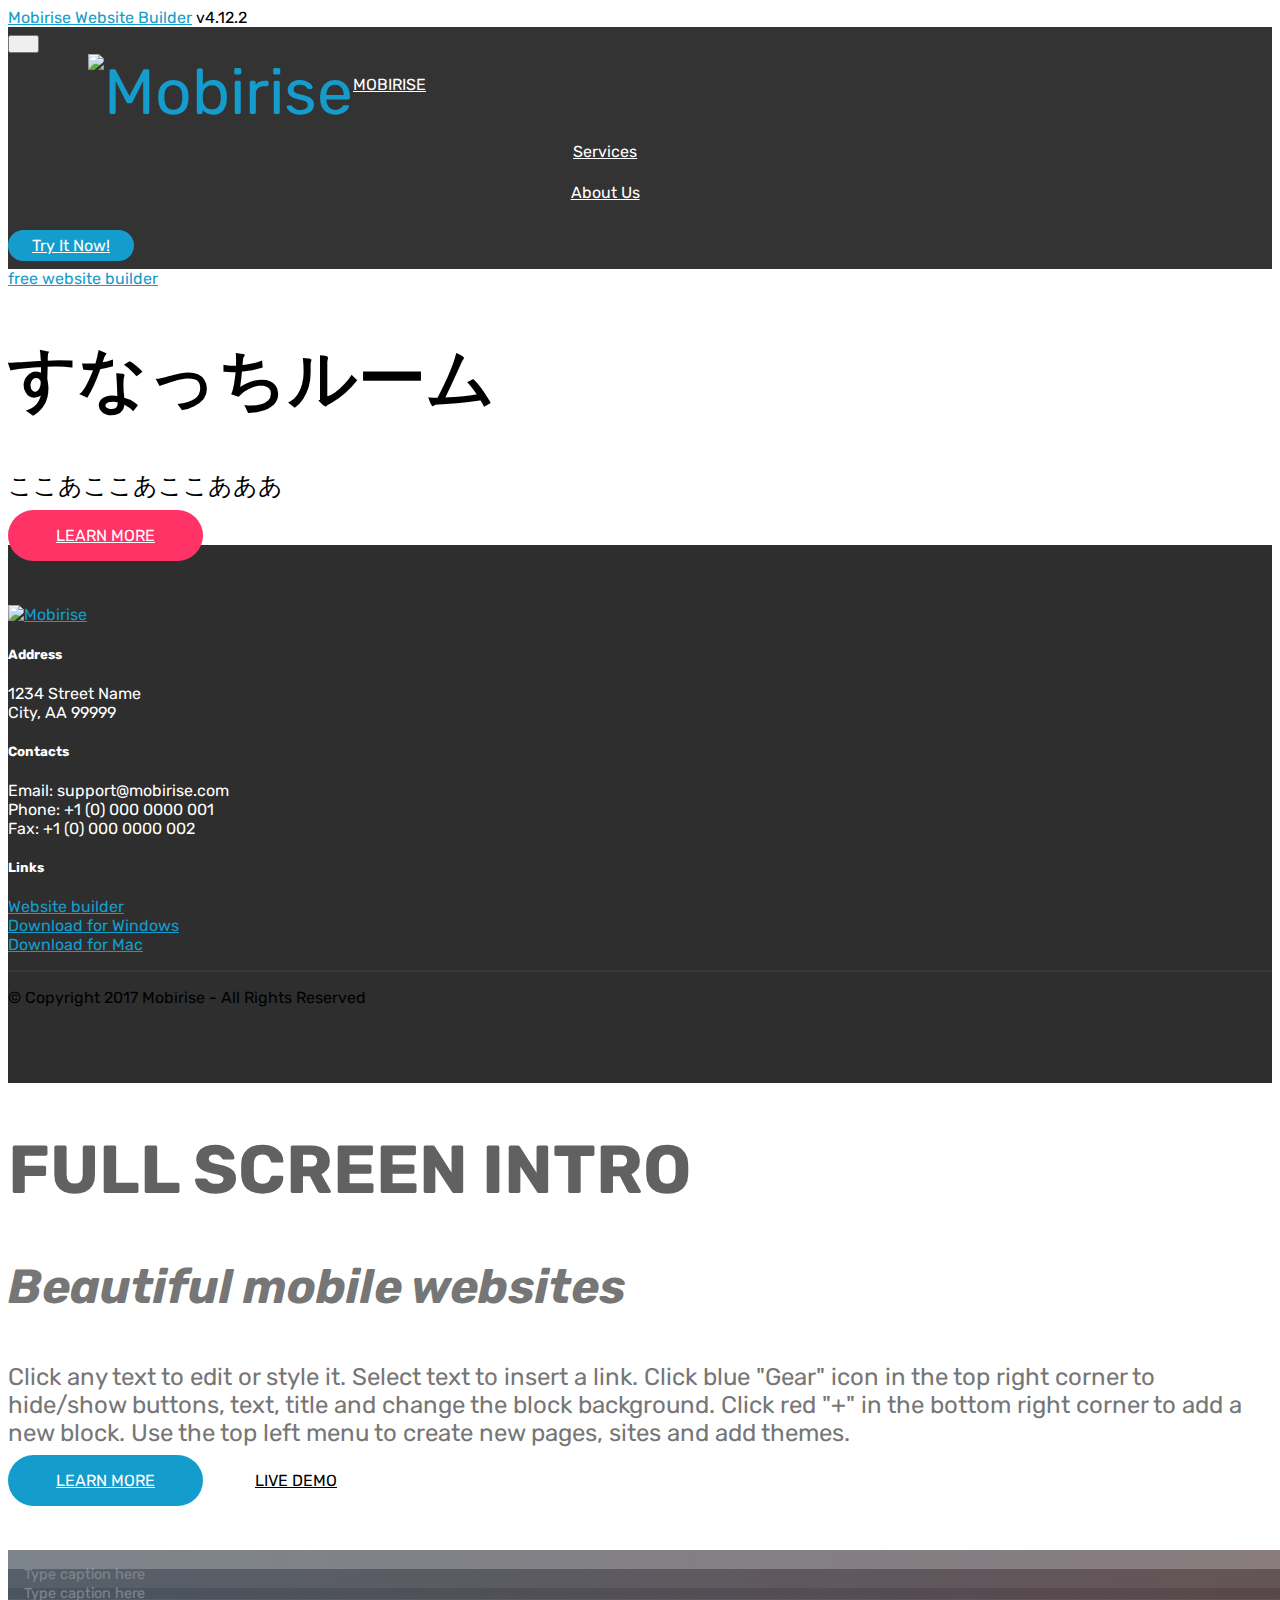
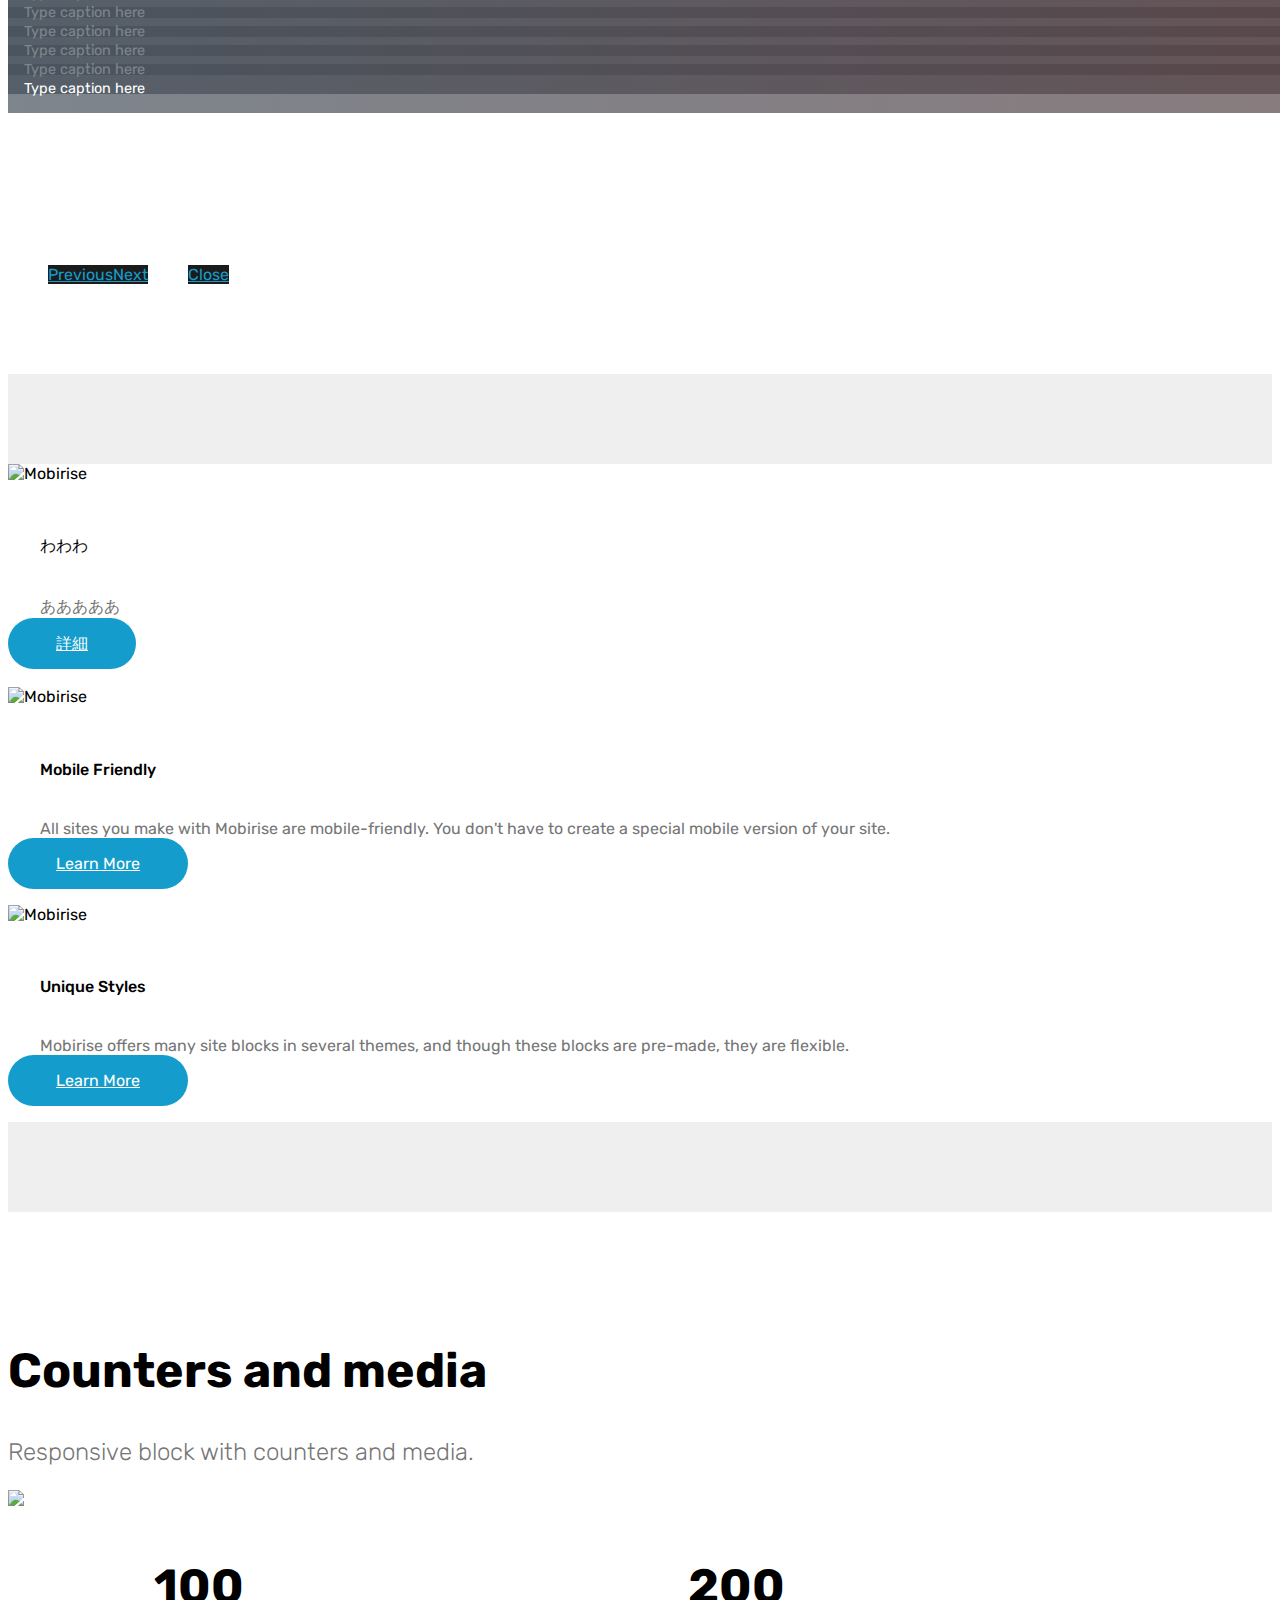
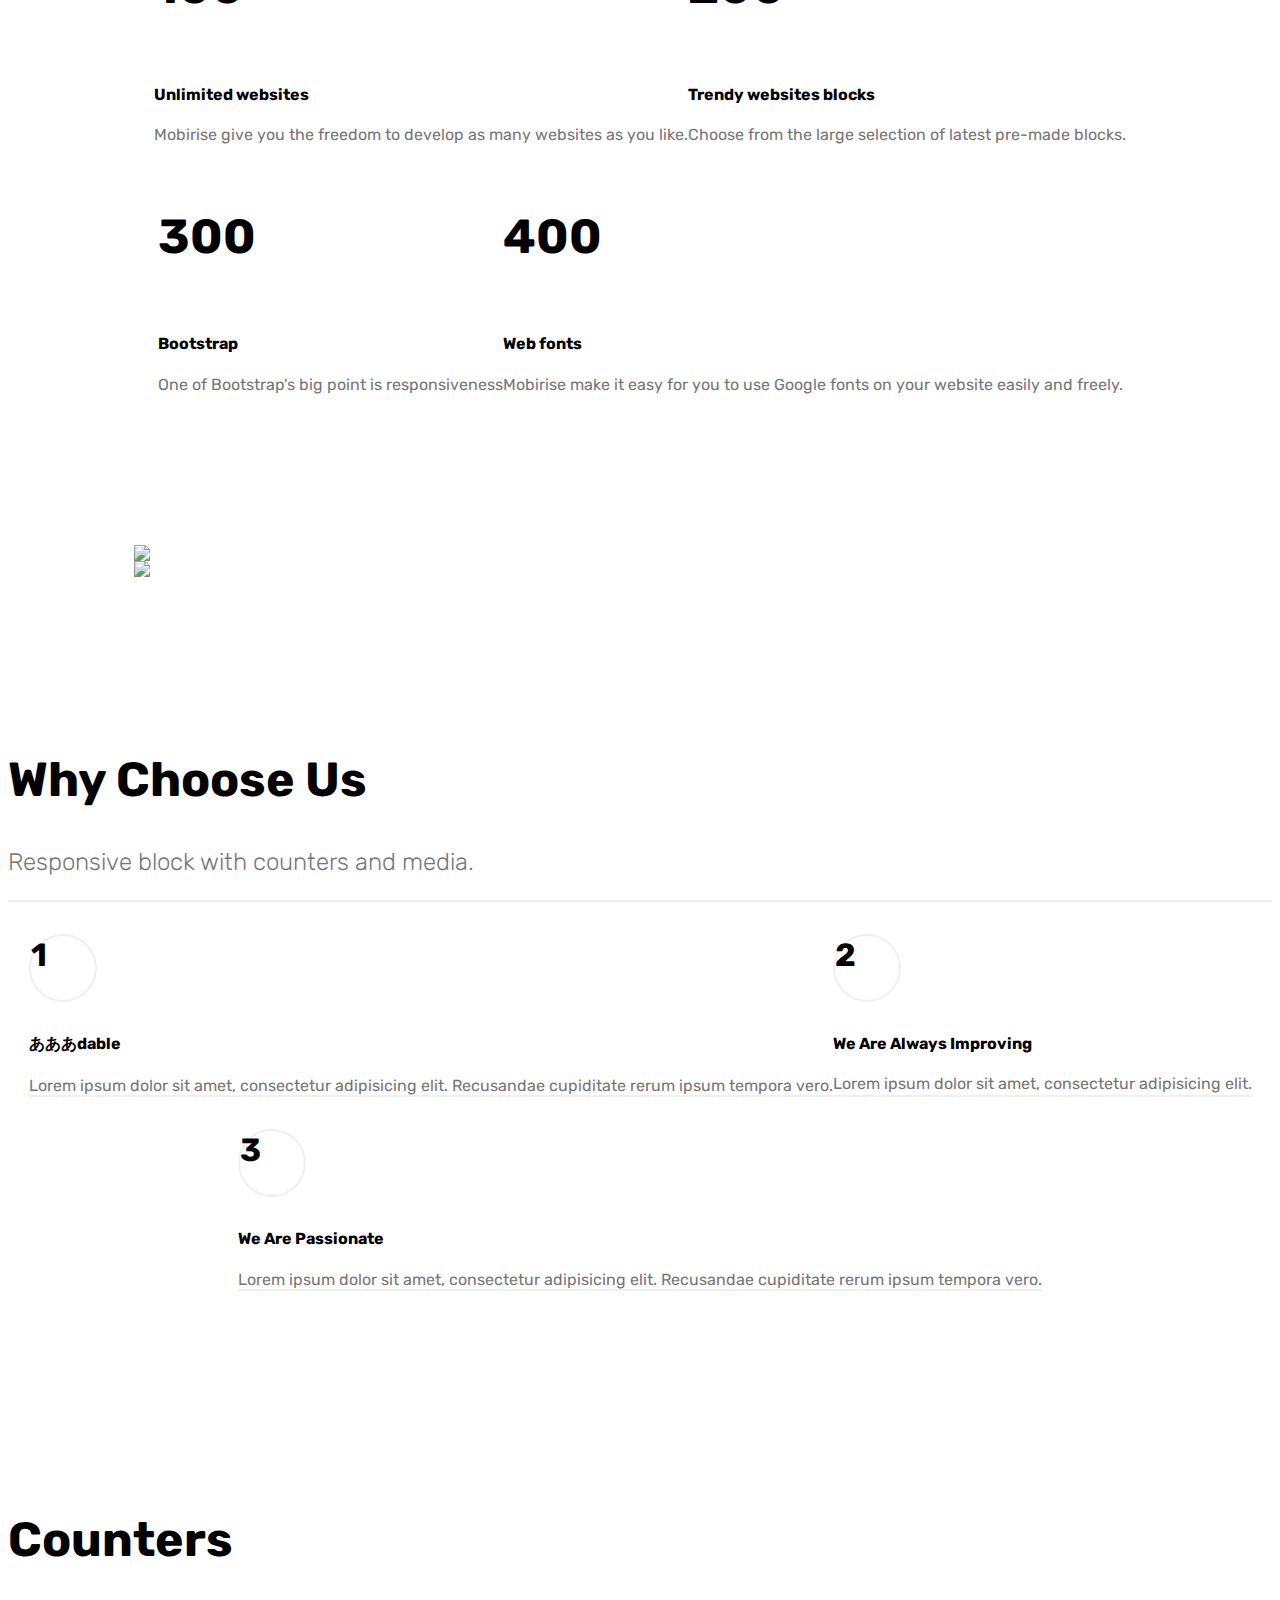
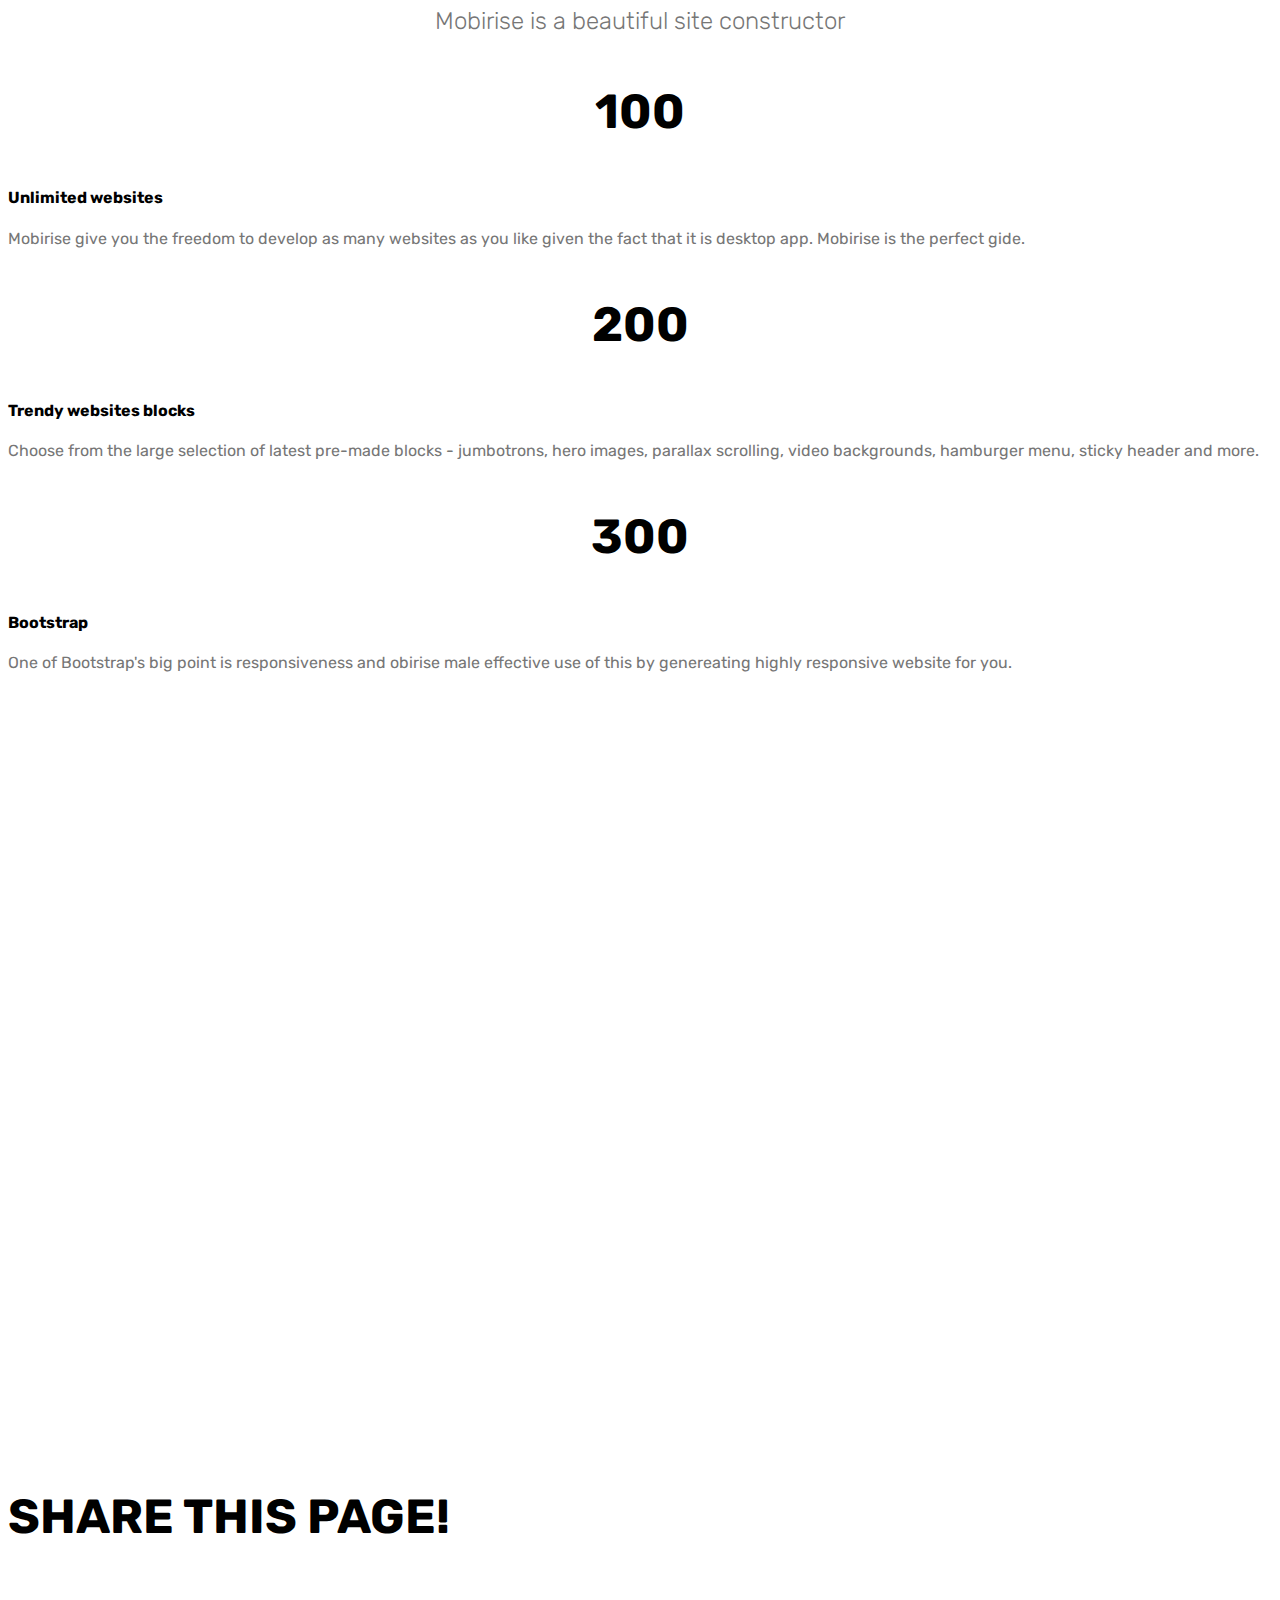
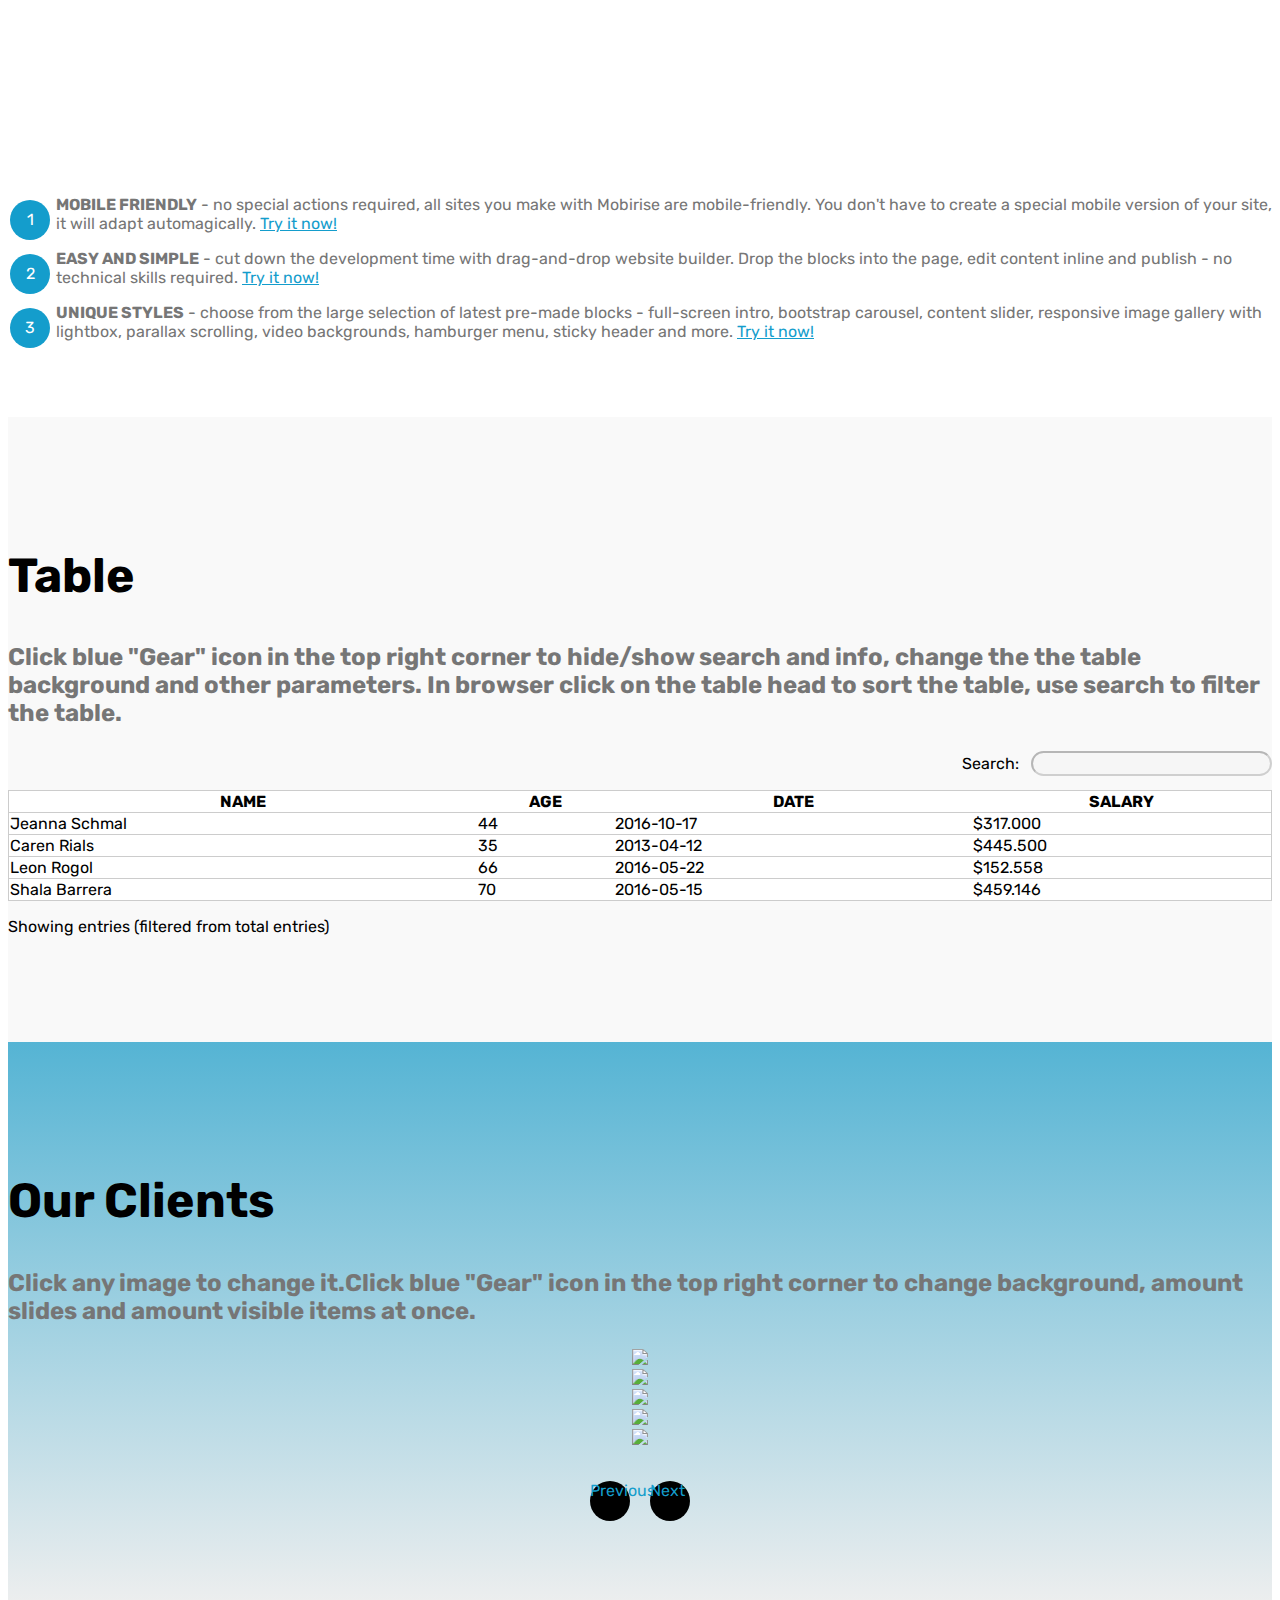
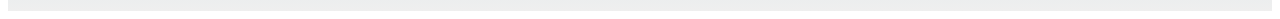
==== index.html @ a2c1108a "create github pages" ====
<!DOCTYPE html>
<html  >
<head>
  <!-- Site made with Mobirise Website Builder v4.12.2, https://mobirise.com -->
  <meta charset="UTF-8">
  <meta http-equiv="X-UA-Compatible" content="IE=edge">
  <meta name="generator" content="Mobirise v4.12.2, mobirise.com">
  <meta name="viewport" content="width=device-width, initial-scale=1, minimum-scale=1">
  <link rel="shortcut icon" href="assets/images/logo2.png" type="image/x-icon">
  <meta name="description" content="">
  
  <title>Home</title>
  <link rel="stylesheet" href="assets/web/assets/mobirise-icons/mobirise-icons.css">
  <link rel="stylesheet" href="assets/bootstrap/css/bootstrap.min.css">
  <link rel="stylesheet" href="assets/bootstrap/css/bootstrap-grid.min.css">
  <link rel="stylesheet" href="assets/bootstrap/css/bootstrap-reboot.min.css">
  <link rel="stylesheet" href="assets/tether/tether.min.css">
  <link rel="stylesheet" href="assets/dropdown/css/style.css">
  <link rel="stylesheet" href="assets/datatables/data-tables.bootstrap4.min.css">
  <link rel="stylesheet" href="assets/socicon/css/styles.css">
  <link rel="stylesheet" href="assets/theme/css/style.css">
  <link rel="stylesheet" href="assets/gallery/style.css">
  <link rel="preload" as="style" href="assets/mobirise/css/mbr-additional.css"><link rel="stylesheet" href="assets/mobirise/css/mbr-additional.css" type="text/css">
  
  
  
</head>
<body>
  <section class="menu cid-qTkzRZLJNu" once="menu" id="menu1-0">

    

    <nav class="navbar navbar-expand beta-menu navbar-dropdown align-items-center navbar-fixed-top navbar-toggleable-sm">
        <button class="navbar-toggler navbar-toggler-right" type="button" data-toggle="collapse" data-target="#navbarSupportedContent" aria-controls="navbarSupportedContent" aria-expanded="false" aria-label="Toggle navigation">
            <div class="hamburger">
                <span></span>
                <span></span>
                <span></span>
                <span></span>
            </div>
        </button>
        <div class="menu-logo">
            <div class="navbar-brand">
                <span class="navbar-logo">
                    <a href="https://mobirise.com">
                         <img src="assets/images/logo2.png" alt="Mobirise" style="height: 3.8rem;">
                    </a>
                </span>
                <span class="navbar-caption-wrap">
                    <a class="navbar-caption text-white display-4" href="https://mobirise.com">
                        MOBIRISE
                    </a>
                </span>
            </div>
        </div>
        <div class="collapse navbar-collapse" id="navbarSupportedContent">
            <ul class="navbar-nav nav-dropdown" data-app-modern-menu="true"><li class="nav-item">
                    <a class="nav-link link text-white display-4" href="https://mobirise.com">
                        <span class="mbri-home mbr-iconfont mbr-iconfont-btn"></span>
                        Services
                    </a>
                </li>
                <li class="nav-item">
                    <a class="nav-link link text-white display-4" href="https://mobirise.com">
                        <span class="mbri-search mbr-iconfont mbr-iconfont-btn"></span>
                        About Us
                    </a>
                </li></ul>
            <div class="navbar-buttons mbr-section-btn"><a class="btn btn-sm btn-primary display-4" href="https://mobirise.com">
                    <span class="mbri-save mbr-iconfont mbr-iconfont-btn "></span>
                    Try It Now!
                </a></div>
        </div>
    </nav>
</section>

<section class="engine"><a href="https://mobirise.info/c">free website builder</a></section><section class="cid-qTkA127IK8 mbr-fullscreen mbr-parallax-background" id="header2-1">

    

    

    <div class="container align-center">
        <div class="row justify-content-md-center">
            <div class="mbr-white col-md-10">
                <h1 class="mbr-section-title mbr-bold pb-3 mbr-fonts-style display-1">
                    すなっちルーム</h1>
                
                <p class="mbr-text pb-3 mbr-fonts-style display-5">ここあここあここあああ</p>
                <div class="mbr-section-btn"><a class="btn btn-md btn-secondary display-4" href="https://mobirise.com">LEARN MORE</a>
                    <a class="btn btn-md btn-white-outline display-4" href="https://mobirise.com">LIVE DEMO</a></div>
            </div>
        </div>
    </div>
    <div class="mbr-arrow hidden-sm-down" aria-hidden="true">
        <a href="#next">
            <i class="mbri-down mbr-iconfont"></i>
        </a>
    </div>
</section>

<section class="cid-qTkAaeaxX5" id="footer1-2">

    

    

    <div class="container">
        <div class="media-container-row content text-white">
            <div class="col-12 col-md-3">
                <div class="media-wrap">
                    <a href="https://mobirise.com/">
                        <img src="assets/images/logo2.png" alt="Mobirise">
                    </a>
                </div>
            </div>
            <div class="col-12 col-md-3 mbr-fonts-style display-7">
                <h5 class="pb-3">
                    Address
                </h5>
                <p class="mbr-text">
                    1234 Street Name
                    <br>City, AA 99999
                </p>
            </div>
            <div class="col-12 col-md-3 mbr-fonts-style display-7">
                <h5 class="pb-3">
                    Contacts
                </h5>
                <p class="mbr-text">
                    Email: support@mobirise.com
                    <br>Phone: +1 (0) 000 0000 001
                    <br>Fax: +1 (0) 000 0000 002
                </p>
            </div>
            <div class="col-12 col-md-3 mbr-fonts-style display-7">
                <h5 class="pb-3">
                    Links
                </h5>
                <p class="mbr-text">
                    <a class="text-primary" href="https://mobirise.com/">Website builder</a>
                    <br><a class="text-primary" href="https://mobirise.com/mobirise-free-win.zip">Download for Windows</a>
                    <br><a class="text-primary" href="https://mobirise.com/mobirise-free-mac.zip">Download for Mac</a>
                </p>
            </div>
        </div>
        <div class="footer-lower">
            <div class="media-container-row">
                <div class="col-sm-12">
                    <hr>
                </div>
            </div>
            <div class="media-container-row mbr-white">
                <div class="col-sm-6 copyright">
                    <p class="mbr-text mbr-fonts-style display-7">
                        © Copyright 2017 Mobirise - All Rights Reserved
                    </p>
                </div>
                <div class="col-md-6">
                    <div class="social-list align-right">
                        <div class="soc-item">
                            <a href="https://twitter.com/mobirise" target="_blank">
                                <span class="socicon-twitter socicon mbr-iconfont mbr-iconfont-social"></span>
                            </a>
                        </div>
                        <div class="soc-item">
                            <a href="https://www.facebook.com/pages/Mobirise/1616226671953247" target="_blank">
                                <span class="socicon-facebook socicon mbr-iconfont mbr-iconfont-social"></span>
                            </a>
                        </div>
                        <div class="soc-item">
                            <a href="https://www.youtube.com/c/mobirise" target="_blank">
                                <span class="socicon-youtube socicon mbr-iconfont mbr-iconfont-social"></span>
                            </a>
                        </div>
                        <div class="soc-item">
                            <a href="https://instagram.com/mobirise" target="_blank">
                                <span class="socicon-instagram socicon mbr-iconfont mbr-iconfont-social"></span>
                            </a>
                        </div>
                        <div class="soc-item">
                            <a href="https://plus.google.com/u/0/+Mobirise" target="_blank">
                                <span class="socicon-googleplus socicon mbr-iconfont mbr-iconfont-social"></span>
                            </a>
                        </div>
                        <div class="soc-item">
                            <a href="https://www.behance.net/Mobirise" target="_blank">
                                <span class="socicon-behance socicon mbr-iconfont mbr-iconfont-social"></span>
                            </a>
                        </div>
                    </div>
                </div>
            </div>
        </div>
    </div>
</section>

<section class="header9 cid-rSU6DEPLOV mbr-fullscreen mbr-parallax-background" id="header9-3">

    

    <div class="mbr-overlay" style="opacity: 0.8; background-color: rgb(255, 255, 255);">
    </div>

    <div class="container">
        <div class="media-container-column mbr-white col-lg-8 col-md-10">
            <h1 class="mbr-section-title align-left mbr-bold pb-3 mbr-fonts-style display-1">
                FULL SCREEN INTRO
            </h1>
            <h3 class="mbr-section-subtitle align-left mbr-light pb-3 mbr-fonts-style display-2">
                Beautiful mobile websites
            </h3>
            <p class="mbr-text align-left pb-3 mbr-fonts-style display-5">
                Click any text to edit or style it. Select text to insert a link. Click blue "Gear" icon in the top right corner to hide/show buttons, text, title and change the block background. Click red "+" in the bottom right corner to add a new block. Use the top left menu to create new pages, sites and add themes.
            </p>
            <div class="mbr-section-btn align-left">
                <a class="btn btn-md btn-primary display-4" href="https://mobirise.co">LEARN MORE</a>
                <a class="btn btn-md btn-black-outline display-4" href="https://mobirise.co">LIVE DEMO</a>
            </div>
        </div>
    </div>

    <div class="mbr-arrow hidden-sm-down" aria-hidden="true">
        <a href="#next">
            <i class="mbri-down mbr-iconfont"></i>
        </a>
    </div>
</section>

<section class="mbr-gallery mbr-slider-carousel cid-rSU6KevPzF" id="gallery4-4">

    

    <div class="container">
        <div><!-- Gallery --><div class="gallery-row"><div class="mbr-gallery-layout-default"><div><div class="row-first row justify-content-center m-0"><div class="mbr-gallery-item col-lg-4 col-md-4 col-sm-12 p-2" data-video-url="false"><div href="#lb-gallery4-4" data-slide-to="0" data-toggle="modal"><img src="assets/images/mbr-1920x1279-800x533.jpg" alt="" title=""><span class="icon-focus"></span><span class="mbr-gallery-title mbr-fonts-style display-7">Type caption here</span></div></div><div class="mbr-gallery-item col-lg-4 col-md-4 col-sm-12 p-2" data-video-url="false"><div href="#lb-gallery4-4" data-slide-to="1" data-toggle="modal"><img src="assets/images/img-20180503-175103-823x617-800x600.jpg" alt="" title=""><span class="icon-focus"></span><span class="mbr-gallery-title mbr-fonts-style display-7">Type caption here</span></div></div><div class="mbr-gallery-item col-lg-4 col-md-4 col-sm-12 p-2" data-video-url="false"><div href="#lb-gallery4-4" data-slide-to="2" data-toggle="modal"><img src="assets/images/background3.jpg" alt="" title=""><span class="icon-focus"></span><span class="mbr-gallery-title mbr-fonts-style display-7">Type caption here</span></div></div></div><div class="row-second row justify-content-center m-0"><div class="mbr-gallery-item col-lg-3 col-md-6 col-sm-12 p-2" data-video-url="false"><div href="#lb-gallery4-4" data-slide-to="3" data-toggle="modal"><img src="assets/images/background4.jpg" alt="" title=""><span class="icon-focus"></span><span class="mbr-gallery-title mbr-fonts-style display-7">Type caption here</span></div></div><div class="mbr-gallery-item col-lg-3 col-md-6 col-sm-12 p-2" data-video-url="false"><div href="#lb-gallery4-4" data-slide-to="4" data-toggle="modal"><img src="assets/images/background5.jpg" alt="" title=""><span class="icon-focus"></span><span class="mbr-gallery-title mbr-fonts-style display-7">Type caption here</span></div></div><div class="mbr-gallery-item col-lg-3 col-md-6 col-sm-12 p-2" data-video-url="false"><div href="#lb-gallery4-4" data-slide-to="5" data-toggle="modal"><img src="assets/images/background6.jpg" alt="" title=""><span class="icon-focus"></span><span class="mbr-gallery-title mbr-fonts-style display-7">Type caption here</span></div></div><div class="mbr-gallery-item col-lg-3 col-md-6 col-sm-12 p-2" data-video-url="false"><div href="#lb-gallery4-4" data-slide-to="6" data-toggle="modal"><img src="assets/images/background7.jpg" alt="" title=""><span class="icon-focus"></span><span class="mbr-gallery-title mbr-fonts-style display-7">Type caption here</span></div></div></div></div><div class="clearfix"></div></div></div><!-- Lightbox --><div data-app-prevent-settings="" class="mbr-slider modal fade carousel slide" tabindex="-1" data-keyboard="true" data-interval="false" id="lb-gallery4-4"><div class="modal-dialog"><div class="modal-content"><div class="modal-body"><div class="carousel-inner"><div class="carousel-item active"><img src="assets/images/mbr-1920x1279.jpg" alt="" title=""></div><div class="carousel-item"><img src="assets/images/img-20180503-175103-823x617.jpg" alt="" title=""></div><div class="carousel-item"><img src="assets/images/background3.jpg" alt="" title=""></div><div class="carousel-item"><img src="assets/images/background4.jpg" alt="" title=""></div><div class="carousel-item"><img src="assets/images/background5.jpg" alt="" title=""></div><div class="carousel-item"><img src="assets/images/background6.jpg" alt="" title=""></div><div class="carousel-item"><img src="assets/images/background7.jpg" alt="" title=""></div><div class="carousel-item"><img src="assets/images/background8.jpg" alt="" title=""></div></div><a class="carousel-control carousel-control-prev" role="button" data-slide="prev" href="#lb-gallery4-4"><span class="mbri-left mbr-iconfont" aria-hidden="true"></span><span class="sr-only">Previous</span></a><a class="carousel-control carousel-control-next" role="button" data-slide="next" href="#lb-gallery4-4"><span class="mbri-right mbr-iconfont" aria-hidden="true"></span><span class="sr-only">Next</span></a><a class="close" href="#" role="button" data-dismiss="modal"><span class="sr-only">Close</span></a></div></div></div></div></div>
    </div>

</section>

<section class="features3 cid-rSU6NXtxGS" id="features3-6">

    

    
    <div class="container">
        <div class="media-container-row">
            <div class="card p-3 col-12 col-md-6 col-lg-4">
                <div class="card-wrapper">
                    <div class="card-img">
                        <img src="assets/images/background1.jpg" alt="Mobirise">
                    </div>
                    <div class="card-box">
                        <h4 class="card-title mbr-fonts-style display-7">
                            わわわ</h4>
                        <p class="mbr-text mbr-fonts-style display-7">あああああ</p>
                    </div>
                    <div class="mbr-section-btn text-center"><a href="https://mobirise.co" class="btn btn-primary display-4">
                            詳細</a></div>
                </div>
            </div>

            <div class="card p-3 col-12 col-md-6 col-lg-4">
                <div class="card-wrapper">
                    <div class="card-img">
                        <img src="assets/images/background2.jpg" alt="Mobirise">
                    </div>
                    <div class="card-box">
                        <h4 class="card-title mbr-fonts-style display-7">
                            Mobile Friendly
                        </h4>
                        <p class="mbr-text mbr-fonts-style display-7">
                            All sites you make with Mobirise are mobile-friendly. You don't have to create a special mobile version of your site.
                        </p>
                    </div>
                    <div class="mbr-section-btn text-center">
                        <a href="https://mobirise.co" class="btn btn-primary display-4">
                            Learn More
                        </a>
                    </div>
                </div>
            </div>

            <div class="card p-3 col-12 col-md-6 col-lg-4">
                <div class="card-wrapper">
                    <div class="card-img">
                        <img src="assets/images/background3.jpg" alt="Mobirise">
                    </div>
                    <div class="card-box">
                        <h4 class="card-title mbr-fonts-style display-7">
                            Unique Styles
                        </h4>
                        <p class="mbr-text mbr-fonts-style display-7">
                            Mobirise offers many site blocks in several themes, and though these blocks are pre-made, they are flexible.
                        </p>
                    </div>
                    <div class="mbr-section-btn text-center">
                        <a href="https://mobirise.co" class="btn btn-primary display-4">
                            Learn More
                        </a>
                    </div>
                </div>
            </div>

            
        </div>
    </div>
</section>

<section class="counters2 counters cid-rU9lmUH07O" id="counters2-e">

    

    

    <div class="container pt-4 mt-2">
        <div class="media-container-row">
            <div class="media-block" style="width: 49%;">
                <h2 class="mbr-section-title pb-3 align-left mbr-fonts-style display-2">
                    Counters and media
                </h2>
                <h3 class="mbr-section-subtitle pb-5 align-left mbr-fonts-style display-5">
                    Responsive block with counters and media. 
                </h3>
                <div class="mbr-figure">
                    <img src="assets/images/background6.jpg">
                </div>
            </div>
            <div class="cards-block">
                <div class="cards-container">
                    <div class="card px-3 align-left col-12 col-md-6">
                        <div class="panel-item p-3">
                            <div class="card-img pb-3">
                                <span class="mbri-mobirise mbr-iconfont pr-2"></span>
                                <h3 class="count py-3 mbr-fonts-style display-2">
                                    100
                                </h3>
                            </div>
                            <div class="card-text">
                                <h4 class="mbr-content-title mbr-bold mbr-fonts-style display-7">
                                    Unlimited websites
                                </h4>
                                <p class="mbr-content-text mbr-fonts-style display-7">
                                    Mobirise give you the freedom to develop as many websites as you like.
                                </p>
                            </div>
                        </div>
                    </div>
                    <div class="card px-3 align-left col-12 col-md-6">
                        <div class="panel-item p-3">
                            <div class="card-img pb-3">
                                <span class="mbri-extension mbr-iconfont pr-2"></span>
                                <h3 class="count py-3 mbr-fonts-style display-2">
                                    200
                                </h3>
                            </div>
                            <div class="card-text">
                                <h4 class="mbr-content-title mbr-bold mbr-fonts-style display-7">
                                    Trendy websites blocks
                                </h4>
                                <p class="mbr-content-text mbr-fonts-style display-7">
                                    Choose from the large selection of latest pre-made blocks.
                                </p>
                            </div>
                        </div>
                    </div>
                    <div class="card px-3 align-left col-12 col-md-6">
                        <div class="panel-item p-3">
                            <div class="card-img pb-3">
                                <span class="mbri-responsive mbr-iconfont pr-2"></span>
                                <h3 class="count py-3 mbr-fonts-style display-2">
                                    300
                                </h3>
                            </div>
                            <div class="card-text">
                                <h4 class="mbr-content-title mbr-bold mbr-fonts-style display-7">
                                    Bootstrap
                                </h4>
                                <p class="mbr-content-text mbr-fonts-style display-7">
                                        One of Bootstrap's big point is responsiveness 
                                </p>
                            </div>
                        </div>
                    </div>
                    <div class="card px-3 align-left col-12 col-md-6">
                        <div class="panel-item p-3">
                            <div class="card-img pb-3">
                                <span class="mbri-globe-2 mbr-iconfont pr-2"></span>
                                <h3 class="count py-3 mbr-fonts-style display-2">
                                    400
                                </h3>
                            </div>
                            <div class="card-texts">
                                <h4 class="mbr-content-title mbr-bold mbr-fonts-style display-7">
                                    Web fonts
                                </h4>
                                <p class="mbr-content-text mbr-fonts-style display-7">
                                        Mobirise make it easy for you to use Google fonts on your website easily and freely.
                                </p>
                            </div>
                        </div>
                    </div>
                </div>
            </div>
        </div>
    </div>
</section>

<section class="cid-rU9ltC7IRd" id="image4-f">
    <!-- Block parameters controls (Blue "Gear" panel) -->
    
    <!-- End block parameters -->
    <div class="container images-container">
            <div class="media-container-row" style="width: 80%;">
                <div class="img-item item1" style="width: 177%;">
                    <img src="assets/images/background2.jpg">
                    
                </div>
                <div class="img-item">
                    <img src="assets/images/background9.jpg">
                    
                </div>
            </div>
    </div>
</section>

<section class="counters5 counters cid-rU9l5QGODP" id="counters5-c">

    

    

    <div class="container pt-4 mt-2">
        <h2 class="mbr-section-title pb-3 align-center mbr-fonts-style display-2">Why Choose Us</h2>
        <h3 class="mbr-section-subtitle pb-5 align-center mbr-fonts-style display-5">
            Responsive block with counters and media. 
        </h3>
        <div class="row justify-content-center">
            <div class="cards-block">
                <div class="cards-container">
                    <div class="card px-3 align-left col-12">
                        <div class="panel-item p-4 d-flex">
                            <div class="card-img pr-3">
                                <h3 class="img-text d-flex align-items-center justify-content-center">
                                    1
                                </h3>
                            </div>
                            <div class="card-text">
                                <h4 class="mbr-content-title mbr-bold mbr-fonts-style display-7">あああdable</h4>
                                <p class="mbr-content-text mbr-fonts-style display-7">
                                    Lorem ipsum dolor sit amet, consectetur adipisicing elit. Recusandae cupiditate rerum ipsum tempora vero.</p>
                            </div>
                        </div>
                    </div>
                    <div class="card px-3 align-left col-12">
                        <div class="panel-item p-4 d-flex">
                            <div class="card-img pr-3">
                                <h3 class="img-text d-flex align-items-center justify-content-center">
                                    2
                                </h3>
                            </div>
                            <div class="card-text">
                                <h4 class="mbr-content-title mbr-bold mbr-fonts-style display-7">We Are Always Improving</h4>
                                <p class="mbr-content-text mbr-fonts-style display-7">
                                    Lorem ipsum dolor sit amet, consectetur adipisicing elit.
                                </p>
                            </div>
                        </div>
                    </div>
                    <div class="card px-3 align-left col-12">
                        <div class="panel-item p-4 d-flex">
                            <div class="card-img pr-3">
                                <h3 class="img-text d-flex align-items-center justify-content-center">
                                    3
                                </h3>
                            </div>
                            <div class="card-text">
                                <h4 class="mbr-content-title mbr-bold mbr-fonts-style display-7">We Are Passionate</h4>
                                <p class="mbr-content-text mbr-fonts-style display-7">
                                    Lorem ipsum dolor sit amet, consectetur adipisicing elit. Recusandae cupiditate rerum ipsum tempora vero.</p>
                            </div>
                        </div>
                    </div>
                    
                </div>
            </div>
        </div>
    </div>
</section>

<section class="counters1 counters cid-rU9l8k0Q00" id="counters1-d">

    

    

    <div class="container">
        <h2 class="mbr-section-title pb-3 align-center mbr-fonts-style display-2">
            Counters
        </h2>
        <h3 class="mbr-section-subtitle mbr-fonts-style display-5">
            Mobirise is a beautiful site constructor
        </h3>

        <div class="container pt-4 mt-2">
            <div class="media-container-row">
                <div class="card p-3 align-center col-12 col-md-6 col-lg-4">
                    <div class="panel-item p-3">
                        <div class="card-img pb-3">
                            <span class="mbri-mobirise mbr-iconfont"></span>
                        </div>

                        <div class="card-text">
                            <h3 class="count pt-3 pb-3 mbr-fonts-style display-2">
                                  100
                            </h3>
                            <h4 class="mbr-content-title mbr-bold mbr-fonts-style display-7">
                                Unlimited websites
                            </h4>
                            <p class="mbr-content-text mbr-fonts-style display-7">
                                Mobirise give you the freedom to develop as many websites as you like given the fact that it is desktop app. Mobirise is the perfect gide.
                            </p>
                        </div>
                    </div>
                </div>


                <div class="card p-3 align-center col-12 col-md-6 col-lg-4">
                    <div class="panel-item p-3">
                        <div class="card-img pb-3">
                            <span class="mbri-touch-swipe mbr-iconfont"></span>
                        </div>
                        <div class="card-text">
                            <h3 class="count pt-3 pb-3 mbr-fonts-style display-2">
                                  200
                            </h3>
                            <h4 class="mbr-content-title mbr-bold mbr-fonts-style display-7">
                                Trendy websites blocks
                            </h4>
                            <p class="mbr-content-text mbr-fonts-style display-7">
                                    Choose from the large selection of latest pre-made blocks - jumbotrons, hero images, parallax scrolling, video backgrounds, hamburger menu, sticky header and more.
                            </p>
                        </div>
                    </div>
                </div>

                <div class="card p-3 align-center col-12 col-md-6 col-lg-4">
                    <div class="panel-item p-3">
                        <div class="card-img pb-3">
                            <span class="mbri-responsive mbr-iconfont"></span>
                        </div>
                        <div class="card-text">
                            <h3 class="count pt-3 pb-3 mbr-fonts-style display-2">
                                  300
                            </h3>
                            <h4 class="mbr-content-title mbr-bold mbr-fonts-style display-7">
                                Bootstrap
                            </h4>
                            <p class="mbr-content-text mbr-fonts-style display-7">
                                    One of Bootstrap's big point is responsiveness and obirise male effective use of this by genereating highly responsive website for you.
                            </p>
                        </div>
                    </div>
                </div>


                
            </div>
        </div>
   </div>
</section>

<section class="map2 cid-rSU6ZMhXBP" id="map2-7">

    

    <div class="container">
        <div class="media-container-row">
            <div class="col-md-8">
                <div class="google-map"><iframe frameborder="0" style="border:0" src="https://www.google.com/maps/embed/v1/place?key=AIzaSyCx3d07zxHPLvkFBLlAR3Ng8a9wsAsGoJ8&amp;q=place_id:ChIJn6wOs6lZwokRLKy1iqRcoKw" allowfullscreen=""></iframe></div>
        </div>
    </div>
</div></section>

<section class="cid-rSU72CnstV" id="social-buttons3-8">
    
    

    

    <div class="container">
        <div class="media-container-row">
            <div class="col-md-8 align-center">
                <h2 class="pb-3 mbr-section-title mbr-fonts-style display-2">
                    SHARE THIS PAGE!
                </h2>
                <div>
                    <div class="mbr-social-likes">
                        <span class="btn btn-social socicon-bg-facebook facebook mx-2" title="Share link on Facebook">
                            <i class="socicon socicon-facebook"></i>
                        </span>
                        <span class="btn btn-social twitter socicon-bg-twitter mx-2" title="Share link on Twitter">
                            <i class="socicon socicon-twitter"></i>
                        </span>
                        <span class="btn btn-social vkontakte socicon-bg-vkontakte mx-2" title="Share link on VKontakte">
                            <i class="socicon socicon-vkontakte"></i>
                        </span>
                        <span class="btn btn-social odnoklassniki socicon-bg-odnoklassniki mx-2" title="Share link on Odnoklassniki">
                            <i class="socicon socicon-odnoklassniki"></i>
                        </span>
                        <span class="btn btn-social pinterest socicon-bg-pinterest mx-2" title="Share link on Pinterest">
                            <i class="socicon socicon-pinterest"></i>
                        </span>
                        <span class="btn btn-social mailru socicon-bg-mail mx-2" title="Share link on Mailru">
                            <i class="socicon socicon-mail"></i>
                        </span>
                    </div>
                </div>
            </div>
        </div>
    </div>
</section>

<section class="mbr-section article content11 cid-rSU6MrxRQt" id="content11-5">
     

    <div class="container">
        <div class="media-container-row">
            <div class="mbr-text counter-container col-12 col-md-8 mbr-fonts-style display-7">
                <ol>
                    <li><strong>MOBILE FRIENDLY</strong> - no special actions required, all sites you make with Mobirise are mobile-friendly. You don't have to create a special mobile version of your site, it will adapt automagically. <a href="https://mobirise.co/">Try it now!</a></li>
                    <li><strong>EASY AND SIMPLE</strong> - cut down the development time with drag-and-drop website builder. Drop the blocks into the page, edit content inline and publish - no technical skills required. <a href="https://mobirise.co/">Try it now!</a></li>
                    <li><strong>UNIQUE STYLES</strong> - choose from the large selection of latest pre-made blocks - full-screen intro, bootstrap carousel, content slider, responsive image gallery with lightbox, parallax scrolling, video backgrounds, hamburger menu, sticky header and more. <a href="https://mobirise.co/">Try it now!</a></li>
                </ol>
            </div>
        </div>
    </div>
</section>

<section class="section-table cid-rSU77NOo5E" id="table1-a">

  
  
  <div class="container container-table">
      <h2 class="mbr-section-title mbr-fonts-style align-center pb-3 display-2">
          Table
      </h2>
      <h3 class="mbr-section-subtitle mbr-fonts-style align-center pb-5 mbr-light display-5">
            Click blue "Gear" icon in the top right corner to hide/show search and info, change the the table background and other parameters.  In browser click on the table head to sort the table, use search to filter the table.     
      </h3>
      <div class="table-wrapper">
        <div class="container">
          <div class="row search">
            <div class="col-md-6"></div>
            <div class="col-md-6">
                <div class="dataTables_filter">
                  <label class="searchInfo mbr-fonts-style display-7">Search:</label>
                  <input class="form-control input-sm" disabled="">
                </div>
            </div>
          </div>
        </div>

        <div class="container scroll">
          <table class="table isSearch" cellspacing="0">
            <thead>
              <tr class="table-heads ">
                  
                  
                  
                  
              <th class="head-item mbr-fonts-style display-7">
                      NAME</th><th class="head-item mbr-fonts-style display-7">
                      AGE</th><th class="head-item mbr-fonts-style display-7">
                      DATE</th><th class="head-item mbr-fonts-style display-7">
                      SALARY</th></tr>
            </thead>

            <tbody>
              
              
              
              
            <tr> 
                
                
                
                
              <td class="body-item mbr-fonts-style display-7">Jeanna Schmal</td><td class="body-item mbr-fonts-style display-7">44</td><td class="body-item mbr-fonts-style display-7">2016-10-17</td><td class="body-item mbr-fonts-style display-7">$317.000</td></tr><tr>
                
                
                
                
              <td class="body-item mbr-fonts-style display-7">Caren Rials</td><td class="body-item mbr-fonts-style display-7">35</td><td class="body-item mbr-fonts-style display-7">2013-04-12</td><td class="body-item mbr-fonts-style display-7">$445.500</td></tr><tr>
                
                
                
                
              <td class="body-item mbr-fonts-style display-7">Leon Rogol</td><td class="body-item mbr-fonts-style display-7">66</td><td class="body-item mbr-fonts-style display-7">2016-05-22</td><td class="body-item mbr-fonts-style display-7">$152.558</td></tr><tr>
                
                
                
                
              <td class="body-item mbr-fonts-style display-7">Shala Barrera</td><td class="body-item mbr-fonts-style display-7">70</td><td class="body-item mbr-fonts-style display-7">2016-05-15</td><td class="body-item mbr-fonts-style display-7">$459.146</td></tr></tbody>
          </table>
        </div>
        <div class="container table-info-container">
          <div class="row info">
            <div class="col-md-6">
              <div class="dataTables_info mbr-fonts-style display-7">
                <span class="infoBefore">Showing</span>
                <span class="inactive infoRows"></span>
                <span class="infoAfter">entries</span>
                <span class="infoFilteredBefore">(filtered from</span>
                <span class="inactive infoRows"></span>
                <span class="infoFilteredAfter"> total entries)</span>
              </div>
            </div>
            <div class="col-md-6"></div>
          </div>
        </div>
      </div>
    </div>
</section>

<section class="clients cid-rSU74O9jH4" data-interval="false" id="clients-9">
      

    
        <div class="container mb-5">
            <div class="media-container-row">
                <div class="col-12 align-center">
                    <h2 class="mbr-section-title pb-3 mbr-fonts-style display-2">
                        Our Clients
                    </h2>
                    <h3 class="mbr-section-subtitle mbr-light mbr-fonts-style display-5">
                        Click any image to change it.Click blue "Gear" icon in the top right corner to change background, amount slides and amount visible items at once.
                    </h3>
                </div>
            </div>
        </div>

    <div class="container">
        <div class="carousel slide" role="listbox" data-pause="true" data-keyboard="false" data-ride="carousel" data-interval="5000">
            <div class="carousel-inner" data-visible="5">
                
                
                
                
                
            <div class="carousel-item ">
                    <div class="media-container-row">
                        <div class="col-md-12">
                            <div class="wrap-img ">
                                <img src="assets/images/1.png" class="img-responsive clients-img">
                            </div>
                        </div>
                    </div>
                </div><div class="carousel-item ">
                    <div class="media-container-row">
                        <div class="col-md-12">
                            <div class="wrap-img ">
                                <img src="assets/images/2.png" class="img-responsive clients-img">
                            </div>
                        </div>
                    </div>
                </div><div class="carousel-item ">
                    <div class="media-container-row">
                        <div class="col-md-12">
                            <div class="wrap-img ">
                                <img src="assets/images/3.png" class="img-responsive clients-img">
                            </div>
                        </div>
                    </div>
                </div><div class="carousel-item ">
                    <div class="media-container-row">
                        <div class="col-md-12">
                            <div class="wrap-img ">
                                <img src="assets/images/4.png" class="img-responsive clients-img">
                            </div>
                        </div>
                    </div>
                </div><div class="carousel-item ">
                    <div class="media-container-row">
                        <div class="col-md-12">
                            <div class="wrap-img ">
                                <img src="assets/images/5.png" class="img-responsive clients-img">
                            </div>
                        </div>
                    </div>
                </div></div>
            <div class="carousel-controls">
                <a data-app-prevent-settings="" class="carousel-control carousel-control-prev" role="button" data-slide="prev">
                    <span aria-hidden="true" class="mbri-left mbr-iconfont"></span>
                    <span class="sr-only">Previous</span>
                </a>
                <a data-app-prevent-settings="" class="carousel-control carousel-control-next" role="button" data-slide="next">
                    <span aria-hidden="true" class="mbri-right mbr-iconfont"></span>
                    <span class="sr-only">Next</span>
                </a>
            </div>
        </div>
    </div>
</section>


  <script src="assets/web/assets/jquery/jquery.min.js"></script>
  <script src="assets/popper/popper.min.js"></script>
  <script src="assets/bootstrap/js/bootstrap.min.js"></script>
  <script src="assets/tether/tether.min.js"></script>
  <script src="assets/smoothscroll/smooth-scroll.js"></script>
  <script src="assets/dropdown/js/nav-dropdown.js"></script>
  <script src="assets/dropdown/js/navbar-dropdown.js"></script>
  <script src="assets/touchswipe/jquery.touch-swipe.min.js"></script>
  <script src="assets/parallax/jarallax.min.js"></script>
  <script src="assets/masonry/masonry.pkgd.min.js"></script>
  <script src="assets/imagesloaded/imagesloaded.pkgd.min.js"></script>
  <script src="assets/bootstrapcarouselswipe/bootstrap-carousel-swipe.js"></script>
  <script src="assets/mbr-clients-slider/mbr-clients-slider.js"></script>
  <script src="assets/vimeoplayer/jquery.mb.vimeo_player.js"></script>
  <script src="assets/datatables/jquery.data-tables.min.js"></script>
  <script src="assets/datatables/data-tables.bootstrap4.min.js"></script>
  <script src="assets/viewportchecker/jquery.viewportchecker.js"></script>
  <script src="assets/sociallikes/social-likes.js"></script>
  <script src="assets/theme/js/script.js"></script>
  <script src="assets/slidervideo/script.js"></script>
  <script src="assets/gallery/player.min.js"></script>
  <script src="assets/gallery/script.js"></script>
  
  
</body>
</html>
---- assets/mobirise/css/mbr-additional.css ----
@import url(https://fonts.googleapis.com/css?family=Rubik:300,300i,400,400i,500,500i,700,700i,900,900i&display=swap);





body {
  font-family: Rubik;
}
.display-1 {
  font-family: 'Rubik', sans-serif;
  font-size: 4.25rem;
  font-display: swap;
}
.display-1 > .mbr-iconfont {
  font-size: 6.8rem;
}
.display-2 {
  font-family: 'Rubik', sans-serif;
  font-size: 3rem;
  font-display: swap;
}
.display-2 > .mbr-iconfont {
  font-size: 4.8rem;
}
.display-4 {
  font-family: 'Rubik', sans-serif;
  font-size: 1rem;
  font-display: swap;
}
.display-4 > .mbr-iconfont {
  font-size: 1.6rem;
}
.display-5 {
  font-family: 'Rubik', sans-serif;
  font-size: 1.5rem;
  font-display: swap;
}
.display-5 > .mbr-iconfont {
  font-size: 2.4rem;
}
.display-7 {
  font-family: 'Rubik', sans-serif;
  font-size: 1rem;
  font-display: swap;
}
.display-7 > .mbr-iconfont {
  font-size: 1.6rem;
}
/* ---- Fluid typography for mobile devices ---- */
/* 1.4 - font scale ratio ( bootstrap == 1.42857 ) */
/* 100vw - current viewport width */
/* (48 - 20)  48 == 48rem == 768px, 20 == 20rem == 320px(minimal supported viewport) */
/* 0.65 - min scale variable, may vary */
@media (max-width: 768px) {
  .display-1 {
    font-size: 3.4rem;
    font-size: calc( 2.1374999999999997rem + (4.25 - 2.1374999999999997) * ((100vw - 20rem) / (48 - 20)));
    line-height: calc( 1.4 * (2.1374999999999997rem + (4.25 - 2.1374999999999997) * ((100vw - 20rem) / (48 - 20))));
  }
  .display-2 {
    font-size: 2.4rem;
    font-size: calc( 1.7rem + (3 - 1.7) * ((100vw - 20rem) / (48 - 20)));
    line-height: calc( 1.4 * (1.7rem + (3 - 1.7) * ((100vw - 20rem) / (48 - 20))));
  }
  .display-4 {
    font-size: 0.8rem;
    font-size: calc( 1rem + (1 - 1) * ((100vw - 20rem) / (48 - 20)));
    line-height: calc( 1.4 * (1rem + (1 - 1) * ((100vw - 20rem) / (48 - 20))));
  }
  .display-5 {
    font-size: 1.2rem;
    font-size: calc( 1.175rem + (1.5 - 1.175) * ((100vw - 20rem) / (48 - 20)));
    line-height: calc( 1.4 * (1.175rem + (1.5 - 1.175) * ((100vw - 20rem) / (48 - 20))));
  }
}
/* Buttons */
.btn {
  padding: 1rem 3rem;
  border-radius: 3px;
}
.btn-sm {
  padding: 0.6rem 1.5rem;
  border-radius: 3px;
}
.btn-md {
  padding: 1rem 3rem;
  border-radius: 3px;
}
.btn-lg {
  padding: 1.2rem 3.2rem;
  border-radius: 3px;
}
.bg-primary {
  background-color: #149dcc !important;
}
.bg-success {
  background-color: #f7ed4a !important;
}
.bg-info {
  background-color: #82786e !important;
}
.bg-warning {
  background-color: #879a9f !important;
}
.bg-danger {
  background-color: #b1a374 !important;
}
.btn-primary,
.btn-primary:active {
  background-color: #149dcc !important;
  border-color: #149dcc !important;
  color: #ffffff !important;
}
.btn-primary:hover,
.btn-primary:focus,
.btn-primary.focus,
.btn-primary.active {
  color: #ffffff !important;
  background-color: #0d6786 !important;
  border-color: #0d6786 !important;
}
.btn-primary.disabled,
.btn-primary:disabled {
  color: #ffffff !important;
  background-color: #0d6786 !important;
  border-color: #0d6786 !important;
}
.btn-secondary,
.btn-secondary:active {
  background-color: #ff3366 !important;
  border-color: #ff3366 !important;
  color: #ffffff !important;
}
.btn-secondary:hover,
.btn-secondary:focus,
.btn-secondary.focus,
.btn-secondary.active {
  color: #ffffff !important;
  background-color: #e50039 !important;
  border-color: #e50039 !important;
}
.btn-secondary.disabled,
.btn-secondary:disabled {
  color: #ffffff !important;
  background-color: #e50039 !important;
  border-color: #e50039 !important;
}
.btn-info,
.btn-info:active {
  background-color: #82786e !important;
  border-color: #82786e !important;
  color: #ffffff !important;
}
.btn-info:hover,
.btn-info:focus,
.btn-info.focus,
.btn-info.active {
  color: #ffffff !important;
  background-color: #59524b !important;
  border-color: #59524b !important;
}
.btn-info.disabled,
.btn-info:disabled {
  color: #ffffff !important;
  background-color: #59524b !important;
  border-color: #59524b !important;
}
.btn-success,
.btn-success:active {
  background-color: #f7ed4a !important;
  border-color: #f7ed4a !important;
  color: #3f3c03 !important;
}
.btn-success:hover,
.btn-success:focus,
.btn-success.focus,
.btn-success.active {
  color: #3f3c03 !important;
  background-color: #eadd0a !important;
  border-color: #eadd0a !important;
}
.btn-success.disabled,
.btn-success:disabled {
  color: #3f3c03 !important;
  background-color: #eadd0a !important;
  border-color: #eadd0a !important;
}
.btn-warning,
.btn-warning:active {
  background-color: #879a9f !important;
  border-color: #879a9f !important;
  color: #ffffff !important;
}
.btn-warning:hover,
.btn-warning:focus,
.btn-warning.focus,
.btn-warning.active {
  color: #ffffff !important;
  background-color: #617479 !important;
  border-color: #617479 !important;
}
.btn-warning.disabled,
.btn-warning:disabled {
  color: #ffffff !important;
  background-color: #617479 !important;
  border-color: #617479 !important;
}
.btn-danger,
.btn-danger:active {
  background-color: #b1a374 !important;
  border-color: #b1a374 !important;
  color: #ffffff !important;
}
.btn-danger:hover,
.btn-danger:focus,
.btn-danger.focus,
.btn-danger.active {
  color: #ffffff !important;
  background-color: #8b7d4e !important;
  border-color: #8b7d4e !important;
}
.btn-danger.disabled,
.btn-danger:disabled {
  color: #ffffff !important;
  background-color: #8b7d4e !important;
  border-color: #8b7d4e !important;
}
.btn-white {
  color: #333333 !important;
}
.btn-white,
.btn-white:active {
  background-color: #ffffff !important;
  border-color: #ffffff !important;
  color: #808080 !important;
}
.btn-white:hover,
.btn-white:focus,
.btn-white.focus,
.btn-white.active {
  color: #808080 !important;
  background-color: #d9d9d9 !important;
  border-color: #d9d9d9 !important;
}
.btn-white.disabled,
.btn-white:disabled {
  color: #808080 !important;
  background-color: #d9d9d9 !important;
  border-color: #d9d9d9 !important;
}
.btn-black,
.btn-black:active {
  background-color: #333333 !important;
  border-color: #333333 !important;
  color: #ffffff !important;
}
.btn-black:hover,
.btn-black:focus,
.btn-black.focus,
.btn-black.active {
  color: #ffffff !important;
  background-color: #0d0d0d !important;
  border-color: #0d0d0d !important;
}
.btn-black.disabled,
.btn-black:disabled {
  color: #ffffff !important;
  background-color: #0d0d0d !important;
  border-color: #0d0d0d !important;
}
.btn-primary-outline,
.btn-primary-outline:active {
  background: none;
  border-color: #0b566f;
  color: #0b566f;
}
.btn-primary-outline:hover,
.btn-primary-outline:focus,
.btn-primary-outline.focus,
.btn-primary-outline.active {
  color: #ffffff;
  background-color: #149dcc;
  border-color: #149dcc;
}
.btn-primary-outline.disabled,
.btn-primary-outline:disabled {
  color: #ffffff !important;
  background-color: #149dcc !important;
  border-color: #149dcc !important;
}
.btn-secondary-outline,
.btn-secondary-outline:active {
  background: none;
  border-color: #cc0033;
  color: #cc0033;
}
.btn-secondary-outline:hover,
.btn-secondary-outline:focus,
.btn-secondary-outline.focus,
.btn-secondary-outline.active {
  color: #ffffff;
  background-color: #ff3366;
  border-color: #ff3366;
}
.btn-secondary-outline.disabled,
.btn-secondary-outline:disabled {
  color: #ffffff !important;
  background-color: #ff3366 !important;
  border-color: #ff3366 !important;
}
.btn-info-outline,
.btn-info-outline:active {
  background: none;
  border-color: #4b453f;
  color: #4b453f;
}
.btn-info-outline:hover,
.btn-info-outline:focus,
.btn-info-outline.focus,
.btn-info-outline.active {
  color: #ffffff;
  background-color: #82786e;
  border-color: #82786e;
}
.btn-info-outline.disabled,
.btn-info-outline:disabled {
  color: #ffffff !important;
  background-color: #82786e !important;
  border-color: #82786e !important;
}
.btn-success-outline,
.btn-success-outline:active {
  background: none;
  border-color: #d2c609;
  color: #d2c609;
}
.btn-success-outline:hover,
.btn-success-outline:focus,
.btn-success-outline.focus,
.btn-success-outline.active {
  color: #3f3c03;
  background-color: #f7ed4a;
  border-color: #f7ed4a;
}
.btn-success-outline.disabled,
.btn-success-outline:disabled {
  color: #3f3c03 !important;
  background-color: #f7ed4a !important;
  border-color: #f7ed4a !important;
}
.btn-warning-outline,
.btn-warning-outline:active {
  background: none;
  border-color: #55666b;
  color: #55666b;
}
.btn-warning-outline:hover,
.btn-warning-outline:focus,
.btn-warning-outline.focus,
.btn-warning-outline.active {
  color: #ffffff;
  background-color: #879a9f;
  border-color: #879a9f;
}
.btn-warning-outline.disabled,
.btn-warning-outline:disabled {
  color: #ffffff !important;
  background-color: #879a9f !important;
  border-color: #879a9f !important;
}
.btn-danger-outline,
.btn-danger-outline:active {
  background: none;
  border-color: #7a6e45;
  color: #7a6e45;
}
.btn-danger-outline:hover,
.btn-danger-outline:focus,
.btn-danger-outline.focus,
.btn-danger-outline.active {
  color: #ffffff;
  background-color: #b1a374;
  border-color: #b1a374;
}
.btn-danger-outline.disabled,
.btn-danger-outline:disabled {
  color: #ffffff !important;
  background-color: #b1a374 !important;
  border-color: #b1a374 !important;
}
.btn-black-outline,
.btn-black-outline:active {
  background: none;
  border-color: #000000;
  color: #000000;
}
.btn-black-outline:hover,
.btn-black-outline:focus,
.btn-black-outline.focus,
.btn-black-outline.active {
  color: #ffffff;
  background-color: #333333;
  border-color: #333333;
}
.btn-black-outline.disabled,
.btn-black-outline:disabled {
  color: #ffffff !important;
  background-color: #333333 !important;
  border-color: #333333 !important;
}
.btn-white-outline,
.btn-white-outline:active,
.btn-white-outline.active {
  background: none;
  border-color: #ffffff;
  color: #ffffff;
}
.btn-white-outline:hover,
.btn-white-outline:focus,
.btn-white-outline.focus {
  color: #333333;
  background-color: #ffffff;
  border-color: #ffffff;
}
.text-primary {
  color: #149dcc !important;
}
.text-secondary {
  color: #ff3366 !important;
}
.text-success {
  color: #f7ed4a !important;
}
.text-info {
  color: #82786e !important;
}
.text-warning {
  color: #879a9f !important;
}
.text-danger {
  color: #b1a374 !important;
}
.text-white {
  color: #ffffff !important;
}
.text-black {
  color: #000000 !important;
}
a.text-primary:hover,
a.text-primary:focus {
  color: #0b566f !important;
}
a.text-secondary:hover,
a.text-secondary:focus {
  color: #cc0033 !important;
}
a.text-success:hover,
a.text-success:focus {
  color: #d2c609 !important;
}
a.text-info:hover,
a.text-info:focus {
  color: #4b453f !important;
}
a.text-warning:hover,
a.text-warning:focus {
  color: #55666b !important;
}
a.text-danger:hover,
a.text-danger:focus {
  color: #7a6e45 !important;
}
a.text-white:hover,
a.text-white:focus {
  color: #b3b3b3 !important;
}
a.text-black:hover,
a.text-black:focus {
  color: #4d4d4d !important;
}
.alert-success {
  background-color: #70c770;
}
.alert-info {
  background-color: #82786e;
}
.alert-warning {
  background-color: #879a9f;
}
.alert-danger {
  background-color: #b1a374;
}
.mbr-section-btn a.btn:not(.btn-form) {
  border-radius: 100px;
}
.mbr-section-btn a.btn:not(.btn-form):hover,
.mbr-section-btn a.btn:not(.btn-form):focus {
  box-shadow: none !important;
}
.mbr-section-btn a.btn:not(.btn-form):hover,
.mbr-section-btn a.btn:not(.btn-form):focus {
  box-shadow: 0 10px 40px 0 rgba(0, 0, 0, 0.2) !important;
  -webkit-box-shadow: 0 10px 40px 0 rgba(0, 0, 0, 0.2) !important;
}
.mbr-gallery-filter li a {
  border-radius: 100px !important;
}
.mbr-gallery-filter li.active .btn {
  background-color: #149dcc;
  border-color: #149dcc;
  color: #ffffff;
}
.mbr-gallery-filter li.active .btn:focus {
  box-shadow: none;
}
.nav-tabs .nav-link {
  border-radius: 100px !important;
}
a,
a:hover {
  color: #149dcc;
}
.mbr-plan-header.bg-primary .mbr-plan-subtitle,
.mbr-plan-header.bg-primary .mbr-plan-price-desc {
  color: #b4e6f8;
}
.mbr-plan-header.bg-success .mbr-plan-subtitle,
.mbr-plan-header.bg-success .mbr-plan-price-desc {
  color: #ffffff;
}
.mbr-plan-header.bg-info .mbr-plan-subtitle,
.mbr-plan-header.bg-info .mbr-plan-price-desc {
  color: #beb8b2;
}
.mbr-plan-header.bg-warning .mbr-plan-subtitle,
.mbr-plan-header.bg-warning .mbr-plan-price-desc {
  color: #ced6d8;
}
.mbr-plan-header.bg-danger .mbr-plan-subtitle,
.mbr-plan-header.bg-danger .mbr-plan-price-desc {
  color: #dfd9c6;
}
/* Scroll to top button*/
.scrollToTop_wraper {
  display: none;
}
.form-control {
  font-family: 'Rubik', sans-serif;
  font-size: 1rem;
  font-display: swap;
}
.form-control > .mbr-iconfont {
  font-size: 1.6rem;
}
blockquote {
  border-color: #149dcc;
}
/* Forms */
.mbr-form .btn {
  margin: .4rem 0;
}
.mbr-form .input-group-btn a.btn {
  border-radius: 100px !important;
}
.mbr-form .input-group-btn a.btn:hover {
  box-shadow: 0 10px 40px 0 rgba(0, 0, 0, 0.2);
}
.mbr-form .input-group-btn button[type="submit"] {
  border-radius: 100px !important;
  padding: 1rem 3rem;
}
.mbr-form .input-group-btn button[type="submit"]:hover {
  box-shadow: 0 10px 40px 0 rgba(0, 0, 0, 0.2);
}
.form2 .form-control {
  border-top-left-radius: 100px;
  border-bottom-left-radius: 100px;
}
.form2 .input-group-btn a.btn {
  border-top-left-radius: 0 !important;
  border-bottom-left-radius: 0 !important;
}
.form2 .input-group-btn button[type="submit"] {
  border-top-left-radius: 0 !important;
  border-bottom-left-radius: 0 !important;
}
.form3 input[type="email"] {
  border-radius: 100px !important;
}
@media (max-width: 349px) {
  .form2 input[type="email"] {
    border-radius: 100px !important;
  }
  .form2 .input-group-btn a.btn {
    border-radius: 100px !important;
  }
  .form2 .input-group-btn button[type="submit"] {
    border-radius: 100px !important;
  }
}
@media (max-width: 767px) {
  .btn {
    font-size: .75rem !important;
  }
  .btn .mbr-iconfont {
    font-size: 1rem !important;
  }
}
/* Footer */
.mbr-footer-content li::before,
.mbr-footer .mbr-contacts li::before {
  background: #149dcc;
}
.mbr-footer-content li a:hover,
.mbr-footer .mbr-contacts li a:hover {
  color: #149dcc;
}
.footer3 input[type="email"],
.footer4 input[type="email"] {
  border-radius: 100px !important;
}
.footer3 .input-group-btn a.btn,
.footer4 .input-group-btn a.btn {
  border-radius: 100px !important;
}
.footer3 .input-group-btn button[type="submit"],
.footer4 .input-group-btn button[type="submit"] {
  border-radius: 100px !important;
}
/* Headers*/
.header13 .form-inline input[type="email"],
.header14 .form-inline input[type="email"] {
  border-radius: 100px;
}
.header13 .form-inline input[type="text"],
.header14 .form-inline input[type="text"] {
  border-radius: 100px;
}
.header13 .form-inline input[type="tel"],
.header14 .form-inline input[type="tel"] {
  border-radius: 100px;
}
.header13 .form-inline a.btn,
.header14 .form-inline a.btn {
  border-radius: 100px;
}
.header13 .form-inline button,
.header14 .form-inline button {
  border-radius: 100px !important;
}
@media screen and (-ms-high-contrast: active), (-ms-high-contrast: none) {
  .card-wrapper {
    flex: auto !important;
  }
}
.jq-selectbox li:hover,
.jq-selectbox li.selected {
  background-color: #149dcc;
  color: #ffffff;
}
.jq-selectbox .jq-selectbox__trigger-arrow,
.jq-number__spin.minus:after,
.jq-number__spin.plus:after {
  transition: 0.4s;
  border-top-color: currentColor;
  border-bottom-color: currentColor;
}
.jq-selectbox:hover .jq-selectbox__trigger-arrow,
.jq-number__spin.minus:hover:after,
.jq-number__spin.plus:hover:after {
  border-top-color: #149dcc;
  border-bottom-color: #149dcc;
}
.xdsoft_datetimepicker .xdsoft_calendar td.xdsoft_default,
.xdsoft_datetimepicker .xdsoft_calendar td.xdsoft_current,
.xdsoft_datetimepicker .xdsoft_timepicker .xdsoft_time_box > div > div.xdsoft_current {
  color: #ffffff !important;
  background-color: #149dcc !important;
  box-shadow: none !important;
}
.xdsoft_datetimepicker .xdsoft_calendar td:hover,
.xdsoft_datetimepicker .xdsoft_timepicker .xdsoft_time_box > div > div:hover {
  color: #ffffff !important;
  background: #ff3366 !important;
  box-shadow: none !important;
}
.lazy-bg {
  background-image: none !important;
}
.lazy-placeholder:not(section),
.lazy-none {
  display: block;
  position: relative;
  padding-bottom: 56.25%;
}
iframe.lazy-placeholder,
.lazy-placeholder:after {
  content: '';
  position: absolute;
  width: 100px;
  height: 100px;
  background: transparent no-repeat center;
  background-size: contain;
  top: 50%;
  left: 50%;
  transform: translateX(-50%) translateY(-50%);
  background-image: url("data:image/svg+xml;charset=UTF-8,%3csvg width='32' height='32' viewBox='0 0 64 64' xmlns='http://www.w3.org/2000/svg' stroke='%23149dcc' %3e%3cg fill='none' fill-rule='evenodd'%3e%3cg transform='translate(16 16)' stroke-width='2'%3e%3ccircle stroke-opacity='.5' cx='16' cy='16' r='16'/%3e%3cpath d='M32 16c0-9.94-8.06-16-16-16'%3e%3canimateTransform attributeName='transform' type='rotate' from='0 16 16' to='360 16 16' dur='1s' repeatCount='indefinite'/%3e%3c/path%3e%3c/g%3e%3c/g%3e%3c/svg%3e");
}
section.lazy-placeholder:after {
  opacity: 0.3;
}
.cid-qTkzRZLJNu .navbar {
  padding: .5rem 0;
  background: #333333;
  transition: none;
  min-height: 77px;
}
.cid-qTkzRZLJNu .navbar-dropdown.bg-color.transparent.opened {
  background: #333333;
}
.cid-qTkzRZLJNu a {
  font-style: normal;
}
.cid-qTkzRZLJNu .nav-item span {
  padding-right: 0.4em;
  line-height: 0.5em;
  vertical-align: text-bottom;
  position: relative;
  text-decoration: none;
}
.cid-qTkzRZLJNu .nav-item a {
  display: flex;
  align-items: center;
  justify-content: center;
  padding: 0.7rem 0 !important;
  margin: 0rem .65rem !important;
}
.cid-qTkzRZLJNu .nav-item:focus,
.cid-qTkzRZLJNu .nav-link:focus {
  outline: none;
}
.cid-qTkzRZLJNu .btn {
  padding: 0.4rem 1.5rem;
  display: inline-flex;
  align-items: center;
}
.cid-qTkzRZLJNu .btn .mbr-iconfont {
  font-size: 1.6rem;
}
.cid-qTkzRZLJNu .menu-logo {
  margin-right: auto;
}
.cid-qTkzRZLJNu .menu-logo .navbar-brand {
  display: flex;
  margin-left: 5rem;
  padding: 0;
  transition: padding .2s;
  min-height: 3.8rem;
  align-items: center;
}
.cid-qTkzRZLJNu .menu-logo .navbar-brand .navbar-caption-wrap {
  display: -webkit-flex;
  -webkit-align-items: center;
  align-items: center;
  word-break: break-word;
  min-width: 7rem;
  margin: .3rem 0;
}
.cid-qTkzRZLJNu .menu-logo .navbar-brand .navbar-caption-wrap .navbar-caption {
  line-height: 1.2rem !important;
  padding-right: 2rem;
}
.cid-qTkzRZLJNu .menu-logo .navbar-brand .navbar-logo {
  font-size: 4rem;
  transition: font-size 0.25s;
}
.cid-qTkzRZLJNu .menu-logo .navbar-brand .navbar-logo img {
  display: flex;
}
.cid-qTkzRZLJNu .menu-logo .navbar-brand .navbar-logo .mbr-iconfont {
  transition: font-size 0.25s;
}
.cid-qTkzRZLJNu .navbar-toggleable-sm .navbar-collapse {
  justify-content: flex-end;
  -webkit-justify-content: flex-end;
  padding-right: 5rem;
  width: auto;
}
.cid-qTkzRZLJNu .navbar-toggleable-sm .navbar-collapse .navbar-nav {
  flex-wrap: wrap;
  -webkit-flex-wrap: wrap;
  padding-left: 0;
}
.cid-qTkzRZLJNu .navbar-toggleable-sm .navbar-collapse .navbar-nav .nav-item {
  -webkit-align-self: center;
  align-self: center;
}
.cid-qTkzRZLJNu .navbar-toggleable-sm .navbar-collapse .navbar-buttons {
  padding-left: 0;
  padding-bottom: 0;
}
.cid-qTkzRZLJNu .dropdown .dropdown-menu {
  background: #333333;
  display: none;
  position: absolute;
  min-width: 5rem;
  padding-top: 1.4rem;
  padding-bottom: 1.4rem;
  text-align: left;
}
.cid-qTkzRZLJNu .dropdown .dropdown-menu .dropdown-item {
  width: auto;
  padding: 0.235em 1.5385em 0.235em 1.5385em !important;
}
.cid-qTkzRZLJNu .dropdown .dropdown-menu .dropdown-item::after {
  right: 0.5rem;
}
.cid-qTkzRZLJNu .dropdown .dropdown-menu .dropdown-submenu {
  margin: 0;
}
.cid-qTkzRZLJNu .dropdown.open > .dropdown-menu {
  display: block;
}
.cid-qTkzRZLJNu .navbar-toggleable-sm.opened:after {
  position: absolute;
  width: 100vw;
  height: 100vh;
  content: '';
  background-color: rgba(0, 0, 0, 0.1);
  left: 0;
  bottom: 0;
  transform: translateY(100%);
  -webkit-transform: translateY(100%);
  z-index: 1000;
}
.cid-qTkzRZLJNu .navbar.navbar-short {
  min-height: 60px;
  transition: all .2s;
}
.cid-qTkzRZLJNu .navbar.navbar-short .navbar-toggler-right {
  top: 20px;
}
.cid-qTkzRZLJNu .navbar.navbar-short .navbar-logo a {
  font-size: 2.5rem !important;
  line-height: 2.5rem;
  transition: font-size 0.25s;
}
.cid-qTkzRZLJNu .navbar.navbar-short .navbar-logo a .mbr-iconfont {
  font-size: 2.5rem !important;
}
.cid-qTkzRZLJNu .navbar.navbar-short .navbar-logo a img {
  height: 3rem !important;
}
.cid-qTkzRZLJNu .navbar.navbar-short .navbar-brand {
  min-height: 3rem;
}
.cid-qTkzRZLJNu button.navbar-toggler {
  width: 31px;
  height: 18px;
  cursor: pointer;
  transition: all .2s;
  top: 1.5rem;
  right: 1rem;
}
.cid-qTkzRZLJNu button.navbar-toggler:focus {
  outline: none;
}
.cid-qTkzRZLJNu button.navbar-toggler .hamburger span {
  position: absolute;
  right: 0;
  width: 30px;
  height: 2px;
  border-right: 5px;
  background-color: #ffffff;
}
.cid-qTkzRZLJNu button.navbar-toggler .hamburger span:nth-child(1) {
  top: 0;
  transition: all .2s;
}
.cid-qTkzRZLJNu button.navbar-toggler .hamburger span:nth-child(2) {
  top: 8px;
  transition: all .15s;
}
.cid-qTkzRZLJNu button.navbar-toggler .hamburger span:nth-child(3) {
  top: 8px;
  transition: all .15s;
}
.cid-qTkzRZLJNu button.navbar-toggler .hamburger span:nth-child(4) {
  top: 16px;
  transition: all .2s;
}
.cid-qTkzRZLJNu nav.opened .hamburger span:nth-child(1) {
  top: 8px;
  width: 0;
  opacity: 0;
  right: 50%;
  transition: all .2s;
}
.cid-qTkzRZLJNu nav.opened .hamburger span:nth-child(2) {
  -webkit-transform: rotate(45deg);
  transform: rotate(45deg);
  transition: all .25s;
}
.cid-qTkzRZLJNu nav.opened .hamburger span:nth-child(3) {
  -webkit-transform: rotate(-45deg);
  transform: rotate(-45deg);
  transition: all .25s;
}
.cid-qTkzRZLJNu nav.opened .hamburger span:nth-child(4) {
  top: 8px;
  width: 0;
  opacity: 0;
  right: 50%;
  transition: all .2s;
}
.cid-qTkzRZLJNu .collapsed.navbar-expand {
  flex-direction: column;
}
.cid-qTkzRZLJNu .collapsed .btn {
  display: flex;
}
.cid-qTkzRZLJNu .collapsed .navbar-collapse {
  display: none !important;
  padding-right: 0 !important;
}
.cid-qTkzRZLJNu .collapsed .navbar-collapse.collapsing,
.cid-qTkzRZLJNu .collapsed .navbar-collapse.show {
  display: block !important;
}
.cid-qTkzRZLJNu .collapsed .navbar-collapse.collapsing .navbar-nav,
.cid-qTkzRZLJNu .collapsed .navbar-collapse.show .navbar-nav {
  display: block;
  text-align: center;
}
.cid-qTkzRZLJNu .collapsed .navbar-collapse.collapsing .navbar-nav .nav-item,
.cid-qTkzRZLJNu .collapsed .navbar-collapse.show .navbar-nav .nav-item {
  clear: both;
}
.cid-qTkzRZLJNu .collapsed .navbar-collapse.collapsing .navbar-buttons,
.cid-qTkzRZLJNu .collapsed .navbar-collapse.show .navbar-buttons {
  text-align: center;
}
.cid-qTkzRZLJNu .collapsed .navbar-collapse.collapsing .navbar-buttons:last-child,
.cid-qTkzRZLJNu .collapsed .navbar-collapse.show .navbar-buttons:last-child {
  margin-bottom: 1rem;
}
.cid-qTkzRZLJNu .collapsed button.navbar-toggler {
  display: block;
}
.cid-qTkzRZLJNu .collapsed .navbar-brand {
  margin-left: 1rem !important;
}
.cid-qTkzRZLJNu .collapsed .navbar-toggleable-sm {
  flex-direction: column;
  -webkit-flex-direction: column;
}
.cid-qTkzRZLJNu .collapsed .dropdown .dropdown-menu {
  width: 100%;
  text-align: center;
  position: relative;
  opacity: 0;
  display: block;
  height: 0;
  visibility: hidden;
  padding: 0;
  transition-duration: .5s;
  transition-property: opacity,padding,height;
}
.cid-qTkzRZLJNu .collapsed .dropdown.open > .dropdown-menu {
  position: relative;
  opacity: 1;
  height: auto;
  padding: 1.4rem 0;
  visibility: visible;
}
.cid-qTkzRZLJNu .collapsed .dropdown .dropdown-submenu {
  left: 0;
  text-align: center;
  width: 100%;
}
.cid-qTkzRZLJNu .collapsed .dropdown .dropdown-toggle[data-toggle="dropdown-submenu"]::after {
  margin-top: 0;
  position: inherit;
  right: 0;
  top: 50%;
  display: inline-block;
  width: 0;
  height: 0;
  margin-left: .3em;
  vertical-align: middle;
  content: "";
  border-top: .30em solid;
  border-right: .30em solid transparent;
  border-left: .30em solid transparent;
}
@media (max-width: 991px) {
  .cid-qTkzRZLJNu .navbar-expand {
    flex-direction: column;
  }
  .cid-qTkzRZLJNu img {
    height: 3.8rem !important;
  }
  .cid-qTkzRZLJNu .btn {
    display: flex;
  }
  .cid-qTkzRZLJNu button.navbar-toggler {
    display: block;
  }
  .cid-qTkzRZLJNu .navbar-brand {
    margin-left: 1rem !important;
  }
  .cid-qTkzRZLJNu .navbar-toggleable-sm {
    flex-direction: column;
    -webkit-flex-direction: column;
  }
  .cid-qTkzRZLJNu .navbar-collapse {
    display: none !important;
    padding-right: 0 !important;
  }
  .cid-qTkzRZLJNu .navbar-collapse.collapsing,
  .cid-qTkzRZLJNu .navbar-collapse.show {
    display: block !important;
  }
  .cid-qTkzRZLJNu .navbar-collapse.collapsing .navbar-nav,
  .cid-qTkzRZLJNu .navbar-collapse.show .navbar-nav {
    display: block;
    text-align: center;
  }
  .cid-qTkzRZLJNu .navbar-collapse.collapsing .navbar-nav .nav-item,
  .cid-qTkzRZLJNu .navbar-collapse.show .navbar-nav .nav-item {
    clear: both;
  }
  .cid-qTkzRZLJNu .navbar-collapse.collapsing .navbar-buttons,
  .cid-qTkzRZLJNu .navbar-collapse.show .navbar-buttons {
    text-align: center;
  }
  .cid-qTkzRZLJNu .navbar-collapse.collapsing .navbar-buttons:last-child,
  .cid-qTkzRZLJNu .navbar-collapse.show .navbar-buttons:last-child {
    margin-bottom: 1rem;
  }
  .cid-qTkzRZLJNu .dropdown .dropdown-menu {
    width: 100%;
    text-align: center;
    position: relative;
    opacity: 0;
    display: block;
    height: 0;
    visibility: hidden;
    padding: 0;
    transition-duration: .5s;
    transition-property: opacity,padding,height;
  }
  .cid-qTkzRZLJNu .dropdown.open > .dropdown-menu {
    position: relative;
    opacity: 1;
    height: auto;
    padding: 1.4rem 0;
    visibility: visible;
  }
  .cid-qTkzRZLJNu .dropdown .dropdown-submenu {
    left: 0;
    text-align: center;
    width: 100%;
  }
  .cid-qTkzRZLJNu .dropdown .dropdown-toggle[data-toggle="dropdown-submenu"]::after {
    margin-top: 0;
    position: inherit;
    right: 0;
    top: 50%;
    display: inline-block;
    width: 0;
    height: 0;
    margin-left: .3em;
    vertical-align: middle;
    content: "";
    border-top: .30em solid;
    border-right: .30em solid transparent;
    border-left: .30em solid transparent;
  }
}
@media (min-width: 767px) {
  .cid-qTkzRZLJNu .menu-logo {
    flex-shrink: 0;
  }
}
.cid-qTkzRZLJNu .navbar-collapse {
  flex-basis: auto;
}
.cid-qTkzRZLJNu .nav-link:hover,
.cid-qTkzRZLJNu .dropdown-item:hover {
  color: #c1c1c1 !important;
}
.cid-qTkA127IK8 {
  background-image: url("../../../assets/images/mbr-1920x1371.jpg");
}
.cid-qTkAaeaxX5 {
  padding-top: 60px;
  padding-bottom: 60px;
  background-color: #2e2e2e;
}
@media (max-width: 767px) {
  .cid-qTkAaeaxX5 .content {
    text-align: center;
  }
  .cid-qTkAaeaxX5 .content > div:not(:last-child) {
    margin-bottom: 2rem;
  }
}
@media (max-width: 767px) {
  .cid-qTkAaeaxX5 .media-wrap {
    margin-bottom: 1rem;
  }
}
.cid-qTkAaeaxX5 .media-wrap .mbr-iconfont-logo {
  font-size: 7.5rem;
  color: #f36;
}
.cid-qTkAaeaxX5 .media-wrap img {
  height: 6rem;
}
@media (max-width: 767px) {
  .cid-qTkAaeaxX5 .footer-lower .copyright {
    margin-bottom: 1rem;
    text-align: center;
  }
}
.cid-qTkAaeaxX5 .footer-lower hr {
  margin: 1rem 0;
  border-color: #fff;
  opacity: .05;
}
.cid-qTkAaeaxX5 .footer-lower .social-list {
  padding-left: 0;
  margin-bottom: 0;
  list-style: none;
  display: flex;
  flex-wrap: wrap;
  justify-content: flex-end;
  -webkit-justify-content: flex-end;
}
.cid-qTkAaeaxX5 .footer-lower .social-list .mbr-iconfont-social {
  font-size: 1.3rem;
  color: #fff;
}
.cid-qTkAaeaxX5 .footer-lower .social-list .soc-item {
  margin: 0 .5rem;
}
.cid-qTkAaeaxX5 .footer-lower .social-list a {
  margin: 0;
  opacity: .5;
  -webkit-transition: .2s linear;
  transition: .2s linear;
}
.cid-qTkAaeaxX5 .footer-lower .social-list a:hover {
  opacity: 1;
}
@media (max-width: 767px) {
  .cid-qTkAaeaxX5 .footer-lower .social-list {
    justify-content: center;
    -webkit-justify-content: center;
  }
}
.cid-rSU6DEPLOV {
  background-image: url("../../../assets/images/mbr-1920x1261.jpg");
}
.cid-rSU6DEPLOV h1 {
  color: #616161;
}
.cid-rSU6DEPLOV h2,
.cid-rSU6DEPLOV h3,
.cid-rSU6DEPLOV p {
  color: #767676;
}
.cid-rSU6DEPLOV .mbr-section-subtitle {
  font-style: italic;
}
.cid-rSU6KevPzF {
  padding-top: 90px;
  padding-bottom: 90px;
  background-color: #ffffff;
}
.cid-rSU6KevPzF .mbr-slider .carousel-control {
  background: #1b1b1b;
}
.cid-rSU6KevPzF .mbr-slider .carousel-control-prev {
  left: 0;
  margin-left: 2.5rem;
}
.cid-rSU6KevPzF .mbr-slider .carousel-control-next {
  right: 0;
  margin-right: 2.5rem;
}
.cid-rSU6KevPzF .mbr-slider .modal-body .close {
  background: #1b1b1b;
}
.cid-rSU6KevPzF .row > .row {
  display: block;
}
.cid-rSU6KevPzF .mbr-gallery-item {
  width: 100%;
}
.cid-rSU6KevPzF .mbr-gallery-item > div::before {
  content: '';
  position: absolute;
  left: 0;
  top: 0;
  width: 100%;
  height: 100%;
  background: #554346;
  opacity: 0;
  -webkit-transition: 0.2s opacity ease-in-out;
  transition: 0.2s opacity ease-in-out;
  background: linear-gradient(to left, #554346, #45505b) !important;
}
.cid-rSU6KevPzF .mbr-gallery-item > div {
  position: relative;
}
.cid-rSU6KevPzF .mbr-gallery-item > div:hover .mbr-gallery-title::before {
  background: transparent !important;
}
.cid-rSU6KevPzF .mbr-gallery-item > div:hover:before {
  opacity: 0.7 !important;
}
.cid-rSU6KevPzF .mbr-gallery-title {
  font-size: .9em;
  position: absolute;
  display: block;
  width: 100%;
  bottom: 0;
  padding: 1rem;
  color: #fff;
  z-index: 2;
}
.cid-rSU6KevPzF .mbr-gallery-title:before {
  content: " ";
  width: 100%;
  height: 100%;
  top: 0;
  left: 0;
  z-index: -1;
  position: absolute;
  background: #554346 !important;
  opacity: 0.7;
  -webkit-transition: 0.2s background ease-in-out;
  transition: 0.2s background ease-in-out;
  background: linear-gradient(to left, #554346, #45505b) !important;
}
.cid-rSU6NXtxGS {
  padding-top: 90px;
  padding-bottom: 90px;
  background-color: #efefef;
}
.cid-rSU6NXtxGS .card-box {
  padding: 0 2rem;
}
.cid-rSU6NXtxGS .mbr-section-btn {
  padding-top: 1rem;
}
.cid-rSU6NXtxGS .mbr-section-btn a {
  margin-top: 1rem;
  margin-bottom: 0;
}
.cid-rSU6NXtxGS h4 {
  font-weight: 500;
  margin-bottom: 0;
  text-align: left;
  padding-top: 2rem;
}
.cid-rSU6NXtxGS p {
  margin-bottom: 0;
  text-align: left;
  padding-top: 1.5rem;
}
.cid-rSU6NXtxGS .mbr-text {
  color: #767676;
}
.cid-rSU6NXtxGS .card-wrapper {
  height: 100%;
  padding-bottom: 2rem;
  background: #ffffff;
  box-shadow: 0px 0px 0px 0px rgba(0, 0, 0, 0);
  transition: box-shadow 0.3s;
}
.cid-rSU6NXtxGS .card-wrapper:hover {
  box-shadow: 0px 0px 30px 0px rgba(0, 0, 0, 0.05);
  transition: box-shadow 0.3s;
}
.cid-rU9lmUH07O {
  padding-top: 90px;
  padding-bottom: 90px;
  background-color: #ffffff;
}
.cid-rU9lmUH07O .mbr-section-subtitle {
  color: #767676;
  font-weight: 300;
}
.cid-rU9lmUH07O .mbr-content-text {
  color: #767676;
}
.cid-rU9lmUH07O .card {
  word-wrap: break-word;
  flex-shrink: 0;
  -webkit-flex-shrink: 0;
}
.cid-rU9lmUH07O .mbr-iconfont {
  font-size: 80px;
  color: #149dcc;
}
.cid-rU9lmUH07O .cards-container {
  display: flex;
  -webkit-flex-direction: row;
  flex-direction: row;
  -webkit-flex-wrap: wrap;
  flex-wrap: wrap;
  -webkit-justify-content: center;
  justify-content: center;
  word-break: break-word;
}
.cid-rU9lmUH07O .media-block {
  flex-shrink: 0;
  -webkit-flex-shrink: 0;
}
@media (min-width: 992px) {
  .cid-rU9lmUH07O .media-block {
    padding-right: 2rem;
  }
}
.cid-rU9lmUH07O .cards-block {
  flex-basis: 100%;
  -webkit-flex-basis: 100%;
}
.cid-rU9lmUH07O .card-img {
  display: flex;
  -webkit-align-items: center;
  align-items: center;
  -webkit-flex-wrap: wrap;
  flex-wrap: wrap;
}
@media (max-width: 991px) {
  .cid-rU9lmUH07O .media-block {
    flex-basis: 100%;
    -webkit-flex-basis: 100%;
    padding-left: 0;
    padding-bottom: 2rem;
  }
}
.cid-rU9ltC7IRd {
  padding-top: 45px;
  padding-bottom: 45px;
  background: #ffffff;
}
.cid-rU9ltC7IRd .images-container.container-fluid {
  padding: 0;
}
.cid-rU9ltC7IRd .media-container-row {
  margin: 0 auto;
  align-items: stretch;
  -webkit-align-items: stretch;
}
.cid-rU9ltC7IRd .media-container-row .img-item {
  display: -webkit-flex;
  flex-direction: column;
  justify-content: center;
  position: relative;
  width: 100%;
  z-index: 1;
  -webkit-flex-direction: column;
  -webkit-justify-content: center;
}
.cid-rU9ltC7IRd .media-container-row .img-item img {
  width: 100%;
  min-height: 1px;
}
.cid-rU9ltC7IRd .media-container-row .img-item .img-caption {
  background: #ffffff;
  z-index: 2;
  padding: 1rem 1rem;
  word-break: break-word;
}
.cid-rU9ltC7IRd .media-container-row .img-item .img-caption p {
  margin-bottom: 0;
}
.cid-rU9ltC7IRd .media-container-row .img-item.item1 {
  padding: 0 2rem 0 0;
}
@media (max-width: 992px) {
  .cid-rU9ltC7IRd .img-item {
    width: 100% !important;
  }
  .cid-rU9ltC7IRd .img-item.item1 {
    width: 100%;
    flex-basis: initial !important;
    padding: 0 0 2rem 0 !important;
    -webkit-flex-basis: initial !important;
  }
}
.cid-rU9l5QGODP {
  padding-top: 90px;
  padding-bottom: 90px;
  background-color: #ffffff;
}
.cid-rU9l5QGODP .mbr-section-subtitle {
  color: #767676;
  font-weight: 300;
}
.cid-rU9l5QGODP .mbr-content-text {
  color: #767676;
  margin-bottom: 0;
}
.cid-rU9l5QGODP .card {
  word-wrap: break-word;
  flex-shrink: 0;
  -webkit-flex-shrink: 0;
}
.cid-rU9l5QGODP .img-text {
  width: 64px;
  height: 64px;
  font-size: 32px;
  border: 2px solid #efefef;
  border-radius: 50%;
}
@media (max-width: 991px) {
  .cid-rU9l5QGODP .img-text {
    width: 48px;
    height: 48px;
    font-size: 24px;
  }
}
@media (min-width: 992px) {
  .cid-rU9l5QGODP .cards-block {
    border-top: 2px solid #efefef;
  }
}
.cid-rU9l5QGODP .cards-block .card {
  border-bottom: 2px solid #efefef;
  border-radius: 0;
}
.cid-rU9l5QGODP .cards-container {
  display: flex;
  -webkit-flex-direction: row;
  flex-direction: row;
  -webkit-flex-wrap: wrap;
  flex-wrap: wrap;
  -webkit-justify-content: center;
  justify-content: center;
  word-break: break-word;
}
@media (max-width: 767px) {
  .cid-rU9l5QGODP .panel-item {
    flex-direction: column;
    align-items: center;
  }
  .cid-rU9l5QGODP .panel-item .card-img {
    padding: 0;
    padding-bottom: 1rem;
  }
}
.cid-rU9l8k0Q00 {
  padding-top: 90px;
  padding-bottom: 90px;
  background-color: #ffffff;
}
.cid-rU9l8k0Q00 h3 {
  text-align: center;
}
.cid-rU9l8k0Q00 .mbr-section-subtitle {
  color: #767676;
  font-weight: 300;
}
.cid-rU9l8k0Q00 .mbr-content-text {
  color: #767676;
}
.cid-rU9l8k0Q00 .panel-item {
  background: #ffffff;
}
.cid-rU9l8k0Q00 .card {
  word-wrap: break-word;
}
.cid-rU9l8k0Q00 .mbr-iconfont {
  font-size: 80px;
  color: #149dcc;
}
.cid-rSU6ZMhXBP {
  padding-top: 90px;
  padding-bottom: 90px;
  background-color: #ffffff;
}
.cid-rSU6ZMhXBP .google-map {
  height: 25rem;
  position: relative;
}
.cid-rSU6ZMhXBP .google-map iframe {
  height: 100%;
  width: 100%;
}
.cid-rSU6ZMhXBP .google-map [data-state-details] {
  color: #6b6763;
  font-family: Montserrat;
  height: 1.5em;
  margin-top: -0.75em;
  padding-left: 1.25rem;
  padding-right: 1.25rem;
  position: absolute;
  text-align: center;
  top: 50%;
  width: 100%;
}
.cid-rSU6ZMhXBP .google-map[data-state] {
  background: #e9e5dc;
}
.cid-rSU6ZMhXBP .google-map[data-state="loading"] [data-state-details] {
  display: none;
}
.cid-rSU72CnstV {
  padding-top: 90px;
  padding-bottom: 90px;
  background-color: #ffffff;
}
.cid-rSU72CnstV .socicon-bg-facebook {
  background: #3e5b98;
  color: #ffffff;
}
.cid-rSU72CnstV .socicon-bg-twitter {
  background: #4da7de;
  color: #ffffff;
}
.cid-rSU72CnstV .socicon-bg-googleplus {
  background: #dd4b39;
  color: #ffffff;
}
.cid-rSU72CnstV .socicon-bg-vkontakte {
  background: #5a7fa6;
  color: #ffffff;
}
.cid-rSU72CnstV .socicon-bg-odnoklassniki {
  background: #f48420;
  color: #ffffff;
}
.cid-rSU72CnstV .socicon-bg-pinterest {
  background: #c92619;
  color: #ffffff;
}
.cid-rSU72CnstV .socicon-bg-mail {
  background: #134785;
  color: #ffffff;
}
.cid-rSU72CnstV .btn-social {
  font-size: 20px;
  border-radius: 50%;
  padding: 0;
  width: 44px;
  height: 44px;
  line-height: 44px;
  text-align: center;
  position: relative;
  cursor: pointer;
  border: none !important;
}
.cid-rSU72CnstV .btn-social i {
  top: 0;
  line-height: 44px;
  width: 44px;
}
.cid-rSU72CnstV .btn-social + .btn {
  margin-left: .1rem;
}
.cid-rSU72CnstV [class^="socicon-"]:before,
.cid-rSU72CnstV [class*=" socicon-"]:before {
  line-height: 44px;
}
@media (max-width: 767px) {
  .cid-rSU72CnstV .btn {
    font-size: 20px !important;
  }
}
.cid-rSU6MrxRQt {
  padding-top: 60px;
  padding-bottom: 60px;
  background-color: #ffffff;
}
.cid-rSU6MrxRQt .counter-container {
  color: #767676;
}
.cid-rSU6MrxRQt .counter-container ol {
  margin-bottom: 0;
  counter-reset: myCounter;
}
.cid-rSU6MrxRQt .counter-container ol li {
  margin-bottom: 1rem;
}
.cid-rSU6MrxRQt .counter-container ol li {
  list-style: none;
  padding-left: .5rem;
}
.cid-rSU6MrxRQt .counter-container ol li:before {
  position: absolute;
  left: 0px;
  margin-top: -10px;
  counter-increment: myCounter;
  content: counter(myCounter);
  display: inline-block;
  text-align: center;
  margin: 5px 10px;
  line-height: 40px;
  transition: all .2s;
  color: #ffffff;
  background: #149dcc;
  width: 40px;
  height: 40px;
  border-radius: 50%;
}
.cid-rSU77NOo5E {
  padding-top: 90px;
  padding-bottom: 90px;
  background-color: #f9f9f9;
}
.cid-rSU77NOo5E .mbr-section-subtitle {
  color: #767676;
}
.cid-rSU77NOo5E .container-table {
  margin: 0 auto;
}
.cid-rSU77NOo5E .scroll {
  overflow-x: auto;
  padding: 0;
}
.cid-rSU77NOo5E .dataTables_wrapper {
  display: block;
}
.cid-rSU77NOo5E .dataTables_wrapper .search {
  margin-bottom: .5rem;
}
.cid-rSU77NOo5E .dataTables_wrapper .table {
  overflow-x: auto;
}
.cid-rSU77NOo5E table {
  width: 100% !important;
  margin-top: 6px;
  border: 1px solid #cccccc;
  margin-bottom: 0;
}
.cid-rSU77NOo5E table th {
  border-top: none;
  transition: all .2s;
  border-bottom: none;
}
.cid-rSU77NOo5E table th:hover {
  background: #cccccc;
  color: #000000;
}
.cid-rSU77NOo5E table td {
  border-top: 1px solid #cccccc;
}
.cid-rSU77NOo5E table.table {
  background: #ffffff;
}
.cid-rSU77NOo5E .dataTables_filter {
  text-align: right;
  margin-bottom: .5rem;
}
.cid-rSU77NOo5E .dataTables_filter label {
  display: inline;
  white-space: normal !important;
}
.cid-rSU77NOo5E .dataTables_filter input {
  display: inline;
  width: auto;
  margin-left: .5rem;
  border-radius: 100px;
  padding-left: 1rem;
}
.cid-rSU77NOo5E .dataTables_info {
  padding-bottom: 1rem;
  padding-top: 1rem;
  white-space: normal !important;
}
@media (max-width: 992px) {
  .cid-rSU77NOo5E .dataTables_filter {
    text-align: center;
  }
}
@media (max-width: 350px) {
  .cid-rSU77NOo5E .dataTables_filter {
    text-align: center;
  }
  .cid-rSU77NOo5E .dataTables_filter input {
    width: 100% !important;
    margin-left: 0 !important;
  }
}
.cid-rSU74O9jH4 {
  padding-top: 90px;
  padding-bottom: 90px;
  background-color: #55b4d4;
  background: linear-gradient(#55b4d4, #efefef);
}
.cid-rSU74O9jH4 .carousel-control {
  background: #000;
}
.cid-rSU74O9jH4 .mbr-section-subtitle {
  color: #767676;
}
.cid-rSU74O9jH4 .carousel-item {
  -webkit-justify-content: center;
  justify-content: center;
}
.cid-rSU74O9jH4 .carousel-item .media-container-row {
  -webkit-flex-grow: 1;
  flex-grow: 1;
}
.cid-rSU74O9jH4 .carousel-item .wrap-img {
  text-align: center;
}
.cid-rSU74O9jH4 .carousel-item .wrap-img img {
  max-height: 150px;
  width: auto;
  max-width: 100%;
}
.cid-rSU74O9jH4 .carousel-controls {
  display: flex;
  -webkit-justify-content: center;
  justify-content: center;
}
.cid-rSU74O9jH4 .carousel-controls .carousel-control {
  background: #000;
  border-radius: 50%;
  position: static;
  width: 40px;
  height: 40px;
  margin-top: 2rem;
  border-width: 1px;
}
.cid-rSU74O9jH4 .carousel-controls .carousel-control.carousel-control-prev {
  left: auto;
  margin-right: 20px;
  margin-left: 0;
}
.cid-rSU74O9jH4 .carousel-controls .carousel-control.carousel-control-next {
  right: auto;
  margin-right: 0;
}
.cid-rSU74O9jH4 .carousel-controls .carousel-control .mbr-iconfont {
  font-size: 1rem;
}
.cid-rSU74O9jH4 .cloneditem-1,
.cid-rSU74O9jH4 .cloneditem-2,
.cid-rSU74O9jH4 .cloneditem-3,
.cid-rSU74O9jH4 .cloneditem-4,
.cid-rSU74O9jH4 .cloneditem-5 {
  display: none;
}
.cid-rSU74O9jH4 .col-lg-15 {
  -webkit-box-flex: 0;
  -ms-flex: 0 0 100%;
  -webkit-flex: 0 0 100%;
  flex: 0 0 100%;
  max-width: 100%;
  position: relative;
  min-height: 1px;
  padding-right: 10px;
  padding-left: 10px;
  width: 100%;
}
@media (min-width: 992px) {
  .cid-rSU74O9jH4 .col-lg-15 {
    -ms-flex: 0 0 20%;
    -webkit-flex: 0 0 20%;
    flex: 0 0 20%;
    max-width: 20%;
    width: 20%;
  }
  .cid-rSU74O9jH4 .carousel-inner.slides2 > .carousel-item.active.carousel-item-right,
  .cid-rSU74O9jH4 .carousel-inner.slides2 > .carousel-item.carousel-item-next {
    left: 0;
    -webkit-transform: translate3d(50%, 0, 0);
    transform: translate3d(50%, 0, 0);
  }
  .cid-rSU74O9jH4 .carousel-inner.slides2 > .carousel-item.active.carousel-item-left,
  .cid-rSU74O9jH4 .carousel-inner.slides2 > .carousel-item.carousel-item-prev {
    left: 0;
    -webkit-transform: translate3d(-50%, 0, 0);
    transform: translate3d(-50%, 0, 0);
  }
  .cid-rSU74O9jH4 .carousel-inner.slides2 > .carousel-item.carousel-item-left,
  .cid-rSU74O9jH4 .carousel-inner.slides2 > .carousel-item.carousel-item-prev.carousel-item-right,
  .cid-rSU74O9jH4 .carousel-inner.slides2 > .carousel-item.active {
    left: 0;
    -webkit-transform: translate3d(0, 0, 0);
    transform: translate3d(0, 0, 0);
  }
  .cid-rSU74O9jH4 .carousel-inner.slides2 .cloneditem-1,
  .cid-rSU74O9jH4 .carousel-inner.slides2 .cloneditem-2,
  .cid-rSU74O9jH4 .carousel-inner.slides2 .cloneditem-3 {
    display: block;
  }
  .cid-rSU74O9jH4 .carousel-inner.slides3 > .carousel-item.active.carousel-item-right,
  .cid-rSU74O9jH4 .carousel-inner.slides3 > .carousel-item.carousel-item-next {
    left: 0;
    -webkit-transform: translate3d(33.333333%, 0, 0);
    transform: translate3d(33.333333%, 0, 0);
  }
  .cid-rSU74O9jH4 .carousel-inner.slides3 > .carousel-item.active.carousel-item-left,
  .cid-rSU74O9jH4 .carousel-inner.slides3 > .carousel-item.carousel-item-prev {
    left: 0;
    -webkit-transform: translate3d(-33.333333%, 0, 0);
    transform: translate3d(-33.333333%, 0, 0);
  }
  .cid-rSU74O9jH4 .carousel-inner.slides3 > .carousel-item.carousel-item-left,
  .cid-rSU74O9jH4 .carousel-inner.slides3 > .carousel-item.carousel-item-prev.carousel-item-right,
  .cid-rSU74O9jH4 .carousel-inner.slides3 > .carousel-item.active {
    left: 0;
    -webkit-transform: translate3d(0, 0, 0);
    transform: translate3d(0, 0, 0);
  }
  .cid-rSU74O9jH4 .carousel-inner.slides3 .cloneditem-1,
  .cid-rSU74O9jH4 .carousel-inner.slides3 .cloneditem-2,
  .cid-rSU74O9jH4 .carousel-inner.slides3 .cloneditem-3 {
    display: block;
  }
  .cid-rSU74O9jH4 .carousel-inner.slides4 > .carousel-item.active.carousel-item-right,
  .cid-rSU74O9jH4 .carousel-inner.slides4 > .carousel-item.carousel-item-next {
    left: 0;
    -webkit-transform: translate3d(25%, 0, 0);
    transform: translate3d(25%, 0, 0);
  }
  .cid-rSU74O9jH4 .carousel-inner.slides4 > .carousel-item.active.carousel-item-left,
  .cid-rSU74O9jH4 .carousel-inner.slides4 > .carousel-item.carousel-item-prev {
    left: 0;
    -webkit-transform: translate3d(-25%, 0, 0);
    transform: translate3d(-25%, 0, 0);
  }
  .cid-rSU74O9jH4 .carousel-inner.slides4 > .carousel-item.carousel-item-left,
  .cid-rSU74O9jH4 .carousel-inner.slides4 > .carousel-item.carousel-item-prev.carousel-item-right,
  .cid-rSU74O9jH4 .carousel-inner.slides4 > .carousel-item.active {
    left: 0;
    -webkit-transform: translate3d(0, 0, 0);
    transform: translate3d(0, 0, 0);
  }
  .cid-rSU74O9jH4 .carousel-inner.slides4 .cloneditem-1,
  .cid-rSU74O9jH4 .carousel-inner.slides4 .cloneditem-2,
  .cid-rSU74O9jH4 .carousel-inner.slides4 .cloneditem-3 {
    display: block;
  }
  .cid-rSU74O9jH4 .carousel-inner.slides5 > .carousel-item.active.carousel-item-right,
  .cid-rSU74O9jH4 .carousel-inner.slides5 > .carousel-item.carousel-item-next {
    left: 0;
    -webkit-transform: translate3d(20%, 0, 0);
    transform: translate3d(20%, 0, 0);
  }
  .cid-rSU74O9jH4 .carousel-inner.slides5 > .carousel-item.active.carousel-item-left,
  .cid-rSU74O9jH4 .carousel-inner.slides5 > .carousel-item.carousel-item-prev {
    left: 0;
    -webkit-transform: translate3d(-20%, 0, 0);
    transform: translate3d(-20%, 0, 0);
  }
  .cid-rSU74O9jH4 .carousel-inner.slides5 > .carousel-item.carousel-item-left,
  .cid-rSU74O9jH4 .carousel-inner.slides5 > .carousel-item.carousel-item-prev.carousel-item-right,
  .cid-rSU74O9jH4 .carousel-inner.slides5 > .carousel-item.active {
    left: 0;
    -webkit-transform: translate3d(0, 0, 0);
    transform: translate3d(0, 0, 0);
  }
  .cid-rSU74O9jH4 .carousel-inner.slides5 .cloneditem-1,
  .cid-rSU74O9jH4 .carousel-inner.slides5 .cloneditem-2,
  .cid-rSU74O9jH4 .carousel-inner.slides5 .cloneditem-3,
  .cid-rSU74O9jH4 .carousel-inner.slides5 .cloneditem-4 {
    display: block;
  }
  .cid-rSU74O9jH4 .carousel-inner.slides6 > .carousel-item.active.carousel-item-right,
  .cid-rSU74O9jH4 .carousel-inner.slides6 > .carousel-item.carousel-item-next {
    left: 0;
    -webkit-transform: translate3d(16.666667%, 0, 0);
    transform: translate3d(16.666667%, 0, 0);
  }
  .cid-rSU74O9jH4 .carousel-inner.slides6 > .carousel-item.active.carousel-item-left,
  .cid-rSU74O9jH4 .carousel-inner.slides6 > .carousel-item.carousel-item-prev {
    left: 0;
    -webkit-transform: translate3d(-16.666667%, 0, 0);
    transform: translate3d(-16.666667%, 0, 0);
  }
  .cid-rSU74O9jH4 .carousel-inner.slides6 > .carousel-item.carousel-item-left,
  .cid-rSU74O9jH4 .carousel-inner.slides6 > .carousel-item.carousel-item-prev.carousel-item-right,
  .cid-rSU74O9jH4 .carousel-inner.slides6 > .carousel-item.active {
    left: 0;
    -webkit-transform: translate3d(0, 0, 0);
    transform: translate3d(0, 0, 0);
  }
  .cid-rSU74O9jH4 .carousel-inner.slides6 .cloneditem-1,
  .cid-rSU74O9jH4 .carousel-inner.slides6 .cloneditem-2,
  .cid-rSU74O9jH4 .carousel-inner.slides6 .cloneditem-3,
  .cid-rSU74O9jH4 .carousel-inner.slides6 .cloneditem-4,
  .cid-rSU74O9jH4 .carousel-inner.slides6 .cloneditem-5 {
    display: block;
  }
}
---- assets/mobirise/css/mbr-additional.css ----
@import url(https://fonts.googleapis.com/css?family=Rubik:300,300i,400,400i,500,500i,700,700i,900,900i&display=swap);





body {
  font-family: Rubik;
}
.display-1 {
  font-family: 'Rubik', sans-serif;
  font-size: 4.25rem;
  font-display: swap;
}
.display-1 > .mbr-iconfont {
  font-size: 6.8rem;
}
.display-2 {
  font-family: 'Rubik', sans-serif;
  font-size: 3rem;
  font-display: swap;
}
.display-2 > .mbr-iconfont {
  font-size: 4.8rem;
}
.display-4 {
  font-family: 'Rubik', sans-serif;
  font-size: 1rem;
  font-display: swap;
}
.display-4 > .mbr-iconfont {
  font-size: 1.6rem;
}
.display-5 {
  font-family: 'Rubik', sans-serif;
  font-size: 1.5rem;
  font-display: swap;
}
.display-5 > .mbr-iconfont {
  font-size: 2.4rem;
}
.display-7 {
  font-family: 'Rubik', sans-serif;
  font-size: 1rem;
  font-display: swap;
}
.display-7 > .mbr-iconfont {
  font-size: 1.6rem;
}
/* ---- Fluid typography for mobile devices ---- */
/* 1.4 - font scale ratio ( bootstrap == 1.42857 ) */
/* 100vw - current viewport width */
/* (48 - 20)  48 == 48rem == 768px, 20 == 20rem == 320px(minimal supported viewport) */
/* 0.65 - min scale variable, may vary */
@media (max-width: 768px) {
  .display-1 {
    font-size: 3.4rem;
    font-size: calc( 2.1374999999999997rem + (4.25 - 2.1374999999999997) * ((100vw - 20rem) / (48 - 20)));
    line-height: calc( 1.4 * (2.1374999999999997rem + (4.25 - 2.1374999999999997) * ((100vw - 20rem) / (48 - 20))));
  }
  .display-2 {
    font-size: 2.4rem;
    font-size: calc( 1.7rem + (3 - 1.7) * ((100vw - 20rem) / (48 - 20)));
    line-height: calc( 1.4 * (1.7rem + (3 - 1.7) * ((100vw - 20rem) / (48 - 20))));
  }
  .display-4 {
    font-size: 0.8rem;
    font-size: calc( 1rem + (1 - 1) * ((100vw - 20rem) / (48 - 20)));
    line-height: calc( 1.4 * (1rem + (1 - 1) * ((100vw - 20rem) / (48 - 20))));
  }
  .display-5 {
    font-size: 1.2rem;
    font-size: calc( 1.175rem + (1.5 - 1.175) * ((100vw - 20rem) / (48 - 20)));
    line-height: calc( 1.4 * (1.175rem + (1.5 - 1.175) * ((100vw - 20rem) / (48 - 20))));
  }
}
/* Buttons */
.btn {
  padding: 1rem 3rem;
  border-radius: 3px;
}
.btn-sm {
  padding: 0.6rem 1.5rem;
  border-radius: 3px;
}
.btn-md {
  padding: 1rem 3rem;
  border-radius: 3px;
}
.btn-lg {
  padding: 1.2rem 3.2rem;
  border-radius: 3px;
}
.bg-primary {
  background-color: #149dcc !important;
}
.bg-success {
  background-color: #f7ed4a !important;
}
.bg-info {
  background-color: #82786e !important;
}
.bg-warning {
  background-color: #879a9f !important;
}
.bg-danger {
  background-color: #b1a374 !important;
}
.btn-primary,
.btn-primary:active {
  background-color: #149dcc !important;
  border-color: #149dcc !important;
  color: #ffffff !important;
}
.btn-primary:hover,
.btn-primary:focus,
.btn-primary.focus,
.btn-primary.active {
  color: #ffffff !important;
  background-color: #0d6786 !important;
  border-color: #0d6786 !important;
}
.btn-primary.disabled,
.btn-primary:disabled {
  color: #ffffff !important;
  background-color: #0d6786 !important;
  border-color: #0d6786 !important;
}
.btn-secondary,
.btn-secondary:active {
  background-color: #ff3366 !important;
  border-color: #ff3366 !important;
  color: #ffffff !important;
}
.btn-secondary:hover,
.btn-secondary:focus,
.btn-secondary.focus,
.btn-secondary.active {
  color: #ffffff !important;
  background-color: #e50039 !important;
  border-color: #e50039 !important;
}
.btn-secondary.disabled,
.btn-secondary:disabled {
  color: #ffffff !important;
  background-color: #e50039 !important;
  border-color: #e50039 !important;
}
.btn-info,
.btn-info:active {
  background-color: #82786e !important;
  border-color: #82786e !important;
  color: #ffffff !important;
}
.btn-info:hover,
.btn-info:focus,
.btn-info.focus,
.btn-info.active {
  color: #ffffff !important;
  background-color: #59524b !important;
  border-color: #59524b !important;
}
.btn-info.disabled,
.btn-info:disabled {
  color: #ffffff !important;
  background-color: #59524b !important;
  border-color: #59524b !important;
}
.btn-success,
.btn-success:active {
  background-color: #f7ed4a !important;
  border-color: #f7ed4a !important;
  color: #3f3c03 !important;
}
.btn-success:hover,
.btn-success:focus,
.btn-success.focus,
.btn-success.active {
  color: #3f3c03 !important;
  background-color: #eadd0a !important;
  border-color: #eadd0a !important;
}
.btn-success.disabled,
.btn-success:disabled {
  color: #3f3c03 !important;
  background-color: #eadd0a !important;
  border-color: #eadd0a !important;
}
.btn-warning,
.btn-warning:active {
  background-color: #879a9f !important;
  border-color: #879a9f !important;
  color: #ffffff !important;
}
.btn-warning:hover,
.btn-warning:focus,
.btn-warning.focus,
.btn-warning.active {
  color: #ffffff !important;
  background-color: #617479 !important;
  border-color: #617479 !important;
}
.btn-warning.disabled,
.btn-warning:disabled {
  color: #ffffff !important;
  background-color: #617479 !important;
  border-color: #617479 !important;
}
.btn-danger,
.btn-danger:active {
  background-color: #b1a374 !important;
  border-color: #b1a374 !important;
  color: #ffffff !important;
}
.btn-danger:hover,
.btn-danger:focus,
.btn-danger.focus,
.btn-danger.active {
  color: #ffffff !important;
  background-color: #8b7d4e !important;
  border-color: #8b7d4e !important;
}
.btn-danger.disabled,
.btn-danger:disabled {
  color: #ffffff !important;
  background-color: #8b7d4e !important;
  border-color: #8b7d4e !important;
}
.btn-white {
  color: #333333 !important;
}
.btn-white,
.btn-white:active {
  background-color: #ffffff !important;
  border-color: #ffffff !important;
  color: #808080 !important;
}
.btn-white:hover,
.btn-white:focus,
.btn-white.focus,
.btn-white.active {
  color: #808080 !important;
  background-color: #d9d9d9 !important;
  border-color: #d9d9d9 !important;
}
.btn-white.disabled,
.btn-white:disabled {
  color: #808080 !important;
  background-color: #d9d9d9 !important;
  border-color: #d9d9d9 !important;
}
.btn-black,
.btn-black:active {
  background-color: #333333 !important;
  border-color: #333333 !important;
  color: #ffffff !important;
}
.btn-black:hover,
.btn-black:focus,
.btn-black.focus,
.btn-black.active {
  color: #ffffff !important;
  background-color: #0d0d0d !important;
  border-color: #0d0d0d !important;
}
.btn-black.disabled,
.btn-black:disabled {
  color: #ffffff !important;
  background-color: #0d0d0d !important;
  border-color: #0d0d0d !important;
}
.btn-primary-outline,
.btn-primary-outline:active {
  background: none;
  border-color: #0b566f;
  color: #0b566f;
}
.btn-primary-outline:hover,
.btn-primary-outline:focus,
.btn-primary-outline.focus,
.btn-primary-outline.active {
  color: #ffffff;
  background-color: #149dcc;
  border-color: #149dcc;
}
.btn-primary-outline.disabled,
.btn-primary-outline:disabled {
  color: #ffffff !important;
  background-color: #149dcc !important;
  border-color: #149dcc !important;
}
.btn-secondary-outline,
.btn-secondary-outline:active {
  background: none;
  border-color: #cc0033;
  color: #cc0033;
}
.btn-secondary-outline:hover,
.btn-secondary-outline:focus,
.btn-secondary-outline.focus,
.btn-secondary-outline.active {
  color: #ffffff;
  background-color: #ff3366;
  border-color: #ff3366;
}
.btn-secondary-outline.disabled,
.btn-secondary-outline:disabled {
  color: #ffffff !important;
  background-color: #ff3366 !important;
  border-color: #ff3366 !important;
}
.btn-info-outline,
.btn-info-outline:active {
  background: none;
  border-color: #4b453f;
  color: #4b453f;
}
.btn-info-outline:hover,
.btn-info-outline:focus,
.btn-info-outline.focus,
.btn-info-outline.active {
  color: #ffffff;
  background-color: #82786e;
  border-color: #82786e;
}
.btn-info-outline.disabled,
.btn-info-outline:disabled {
  color: #ffffff !important;
  background-color: #82786e !important;
  border-color: #82786e !important;
}
.btn-success-outline,
.btn-success-outline:active {
  background: none;
  border-color: #d2c609;
  color: #d2c609;
}
.btn-success-outline:hover,
.btn-success-outline:focus,
.btn-success-outline.focus,
.btn-success-outline.active {
  color: #3f3c03;
  background-color: #f7ed4a;
  border-color: #f7ed4a;
}
.btn-success-outline.disabled,
.btn-success-outline:disabled {
  color: #3f3c03 !important;
  background-color: #f7ed4a !important;
  border-color: #f7ed4a !important;
}
.btn-warning-outline,
.btn-warning-outline:active {
  background: none;
  border-color: #55666b;
  color: #55666b;
}
.btn-warning-outline:hover,
.btn-warning-outline:focus,
.btn-warning-outline.focus,
.btn-warning-outline.active {
  color: #ffffff;
  background-color: #879a9f;
  border-color: #879a9f;
}
.btn-warning-outline.disabled,
.btn-warning-outline:disabled {
  color: #ffffff !important;
  background-color: #879a9f !important;
  border-color: #879a9f !important;
}
.btn-danger-outline,
.btn-danger-outline:active {
  background: none;
  border-color: #7a6e45;
  color: #7a6e45;
}
.btn-danger-outline:hover,
.btn-danger-outline:focus,
.btn-danger-outline.focus,
.btn-danger-outline.active {
  color: #ffffff;
  background-color: #b1a374;
  border-color: #b1a374;
}
.btn-danger-outline.disabled,
.btn-danger-outline:disabled {
  color: #ffffff !important;
  background-color: #b1a374 !important;
  border-color: #b1a374 !important;
}
.btn-black-outline,
.btn-black-outline:active {
  background: none;
  border-color: #000000;
  color: #000000;
}
.btn-black-outline:hover,
.btn-black-outline:focus,
.btn-black-outline.focus,
.btn-black-outline.active {
  color: #ffffff;
  background-color: #333333;
  border-color: #333333;
}
.btn-black-outline.disabled,
.btn-black-outline:disabled {
  color: #ffffff !important;
  background-color: #333333 !important;
  border-color: #333333 !important;
}
.btn-white-outline,
.btn-white-outline:active,
.btn-white-outline.active {
  background: none;
  border-color: #ffffff;
  color: #ffffff;
}
.btn-white-outline:hover,
.btn-white-outline:focus,
.btn-white-outline.focus {
  color: #333333;
  background-color: #ffffff;
  border-color: #ffffff;
}
.text-primary {
  color: #149dcc !important;
}
.text-secondary {
  color: #ff3366 !important;
}
.text-success {
  color: #f7ed4a !important;
}
.text-info {
  color: #82786e !important;
}
.text-warning {
  color: #879a9f !important;
}
.text-danger {
  color: #b1a374 !important;
}
.text-white {
  color: #ffffff !important;
}
.text-black {
  color: #000000 !important;
}
a.text-primary:hover,
a.text-primary:focus {
  color: #0b566f !important;
}
a.text-secondary:hover,
a.text-secondary:focus {
  color: #cc0033 !important;
}
a.text-success:hover,
a.text-success:focus {
  color: #d2c609 !important;
}
a.text-info:hover,
a.text-info:focus {
  color: #4b453f !important;
}
a.text-warning:hover,
a.text-warning:focus {
  color: #55666b !important;
}
a.text-danger:hover,
a.text-danger:focus {
  color: #7a6e45 !important;
}
a.text-white:hover,
a.text-white:focus {
  color: #b3b3b3 !important;
}
a.text-black:hover,
a.text-black:focus {
  color: #4d4d4d !important;
}
.alert-success {
  background-color: #70c770;
}
.alert-info {
  background-color: #82786e;
}
.alert-warning {
  background-color: #879a9f;
}
.alert-danger {
  background-color: #b1a374;
}
.mbr-section-btn a.btn:not(.btn-form) {
  border-radius: 100px;
}
.mbr-section-btn a.btn:not(.btn-form):hover,
.mbr-section-btn a.btn:not(.btn-form):focus {
  box-shadow: none !important;
}
.mbr-section-btn a.btn:not(.btn-form):hover,
.mbr-section-btn a.btn:not(.btn-form):focus {
  box-shadow: 0 10px 40px 0 rgba(0, 0, 0, 0.2) !important;
  -webkit-box-shadow: 0 10px 40px 0 rgba(0, 0, 0, 0.2) !important;
}
.mbr-gallery-filter li a {
  border-radius: 100px !important;
}
.mbr-gallery-filter li.active .btn {
  background-color: #149dcc;
  border-color: #149dcc;
  color: #ffffff;
}
.mbr-gallery-filter li.active .btn:focus {
  box-shadow: none;
}
.nav-tabs .nav-link {
  border-radius: 100px !important;
}
a,
a:hover {
  color: #149dcc;
}
.mbr-plan-header.bg-primary .mbr-plan-subtitle,
.mbr-plan-header.bg-primary .mbr-plan-price-desc {
  color: #b4e6f8;
}
.mbr-plan-header.bg-success .mbr-plan-subtitle,
.mbr-plan-header.bg-success .mbr-plan-price-desc {
  color: #ffffff;
}
.mbr-plan-header.bg-info .mbr-plan-subtitle,
.mbr-plan-header.bg-info .mbr-plan-price-desc {
  color: #beb8b2;
}
.mbr-plan-header.bg-warning .mbr-plan-subtitle,
.mbr-plan-header.bg-warning .mbr-plan-price-desc {
  color: #ced6d8;
}
.mbr-plan-header.bg-danger .mbr-plan-subtitle,
.mbr-plan-header.bg-danger .mbr-plan-price-desc {
  color: #dfd9c6;
}
/* Scroll to top button*/
.scrollToTop_wraper {
  display: none;
}
.form-control {
  font-family: 'Rubik', sans-serif;
  font-size: 1rem;
  font-display: swap;
}
.form-control > .mbr-iconfont {
  font-size: 1.6rem;
}
blockquote {
  border-color: #149dcc;
}
/* Forms */
.mbr-form .btn {
  margin: .4rem 0;
}
.mbr-form .input-group-btn a.btn {
  border-radius: 100px !important;
}
.mbr-form .input-group-btn a.btn:hover {
  box-shadow: 0 10px 40px 0 rgba(0, 0, 0, 0.2);
}
.mbr-form .input-group-btn button[type="submit"] {
  border-radius: 100px !important;
  padding: 1rem 3rem;
}
.mbr-form .input-group-btn button[type="submit"]:hover {
  box-shadow: 0 10px 40px 0 rgba(0, 0, 0, 0.2);
}
.form2 .form-control {
  border-top-left-radius: 100px;
  border-bottom-left-radius: 100px;
}
.form2 .input-group-btn a.btn {
  border-top-left-radius: 0 !important;
  border-bottom-left-radius: 0 !important;
}
.form2 .input-group-btn button[type="submit"] {
  border-top-left-radius: 0 !important;
  border-bottom-left-radius: 0 !important;
}
.form3 input[type="email"] {
  border-radius: 100px !important;
}
@media (max-width: 349px) {
  .form2 input[type="email"] {
    border-radius: 100px !important;
  }
  .form2 .input-group-btn a.btn {
    border-radius: 100px !important;
  }
  .form2 .input-group-btn button[type="submit"] {
    border-radius: 100px !important;
  }
}
@media (max-width: 767px) {
  .btn {
    font-size: .75rem !important;
  }
  .btn .mbr-iconfont {
    font-size: 1rem !important;
  }
}
/* Footer */
.mbr-footer-content li::before,
.mbr-footer .mbr-contacts li::before {
  background: #149dcc;
}
.mbr-footer-content li a:hover,
.mbr-footer .mbr-contacts li a:hover {
  color: #149dcc;
}
.footer3 input[type="email"],
.footer4 input[type="email"] {
  border-radius: 100px !important;
}
.footer3 .input-group-btn a.btn,
.footer4 .input-group-btn a.btn {
  border-radius: 100px !important;
}
.footer3 .input-group-btn button[type="submit"],
.footer4 .input-group-btn button[type="submit"] {
  border-radius: 100px !important;
}
/* Headers*/
.header13 .form-inline input[type="email"],
.header14 .form-inline input[type="email"] {
  border-radius: 100px;
}
.header13 .form-inline input[type="text"],
.header14 .form-inline input[type="text"] {
  border-radius: 100px;
}
.header13 .form-inline input[type="tel"],
.header14 .form-inline input[type="tel"] {
  border-radius: 100px;
}
.header13 .form-inline a.btn,
.header14 .form-inline a.btn {
  border-radius: 100px;
}
.header13 .form-inline button,
.header14 .form-inline button {
  border-radius: 100px !important;
}
@media screen and (-ms-high-contrast: active), (-ms-high-contrast: none) {
  .card-wrapper {
    flex: auto !important;
  }
}
.jq-selectbox li:hover,
.jq-selectbox li.selected {
  background-color: #149dcc;
  color: #ffffff;
}
.jq-selectbox .jq-selectbox__trigger-arrow,
.jq-number__spin.minus:after,
.jq-number__spin.plus:after {
  transition: 0.4s;
  border-top-color: currentColor;
  border-bottom-color: currentColor;
}
.jq-selectbox:hover .jq-selectbox__trigger-arrow,
.jq-number__spin.minus:hover:after,
.jq-number__spin.plus:hover:after {
  border-top-color: #149dcc;
  border-bottom-color: #149dcc;
}
.xdsoft_datetimepicker .xdsoft_calendar td.xdsoft_default,
.xdsoft_datetimepicker .xdsoft_calendar td.xdsoft_current,
.xdsoft_datetimepicker .xdsoft_timepicker .xdsoft_time_box > div > div.xdsoft_current {
  color: #ffffff !important;
  background-color: #149dcc !important;
  box-shadow: none !important;
}
.xdsoft_datetimepicker .xdsoft_calendar td:hover,
.xdsoft_datetimepicker .xdsoft_timepicker .xdsoft_time_box > div > div:hover {
  color: #ffffff !important;
  background: #ff3366 !important;
  box-shadow: none !important;
}
.lazy-bg {
  background-image: none !important;
}
.lazy-placeholder:not(section),
.lazy-none {
  display: block;
  position: relative;
  padding-bottom: 56.25%;
}
iframe.lazy-placeholder,
.lazy-placeholder:after {
  content: '';
  position: absolute;
  width: 100px;
  height: 100px;
  background: transparent no-repeat center;
  background-size: contain;
  top: 50%;
  left: 50%;
  transform: translateX(-50%) translateY(-50%);
  background-image: url("data:image/svg+xml;charset=UTF-8,%3csvg width='32' height='32' viewBox='0 0 64 64' xmlns='http://www.w3.org/2000/svg' stroke='%23149dcc' %3e%3cg fill='none' fill-rule='evenodd'%3e%3cg transform='translate(16 16)' stroke-width='2'%3e%3ccircle stroke-opacity='.5' cx='16' cy='16' r='16'/%3e%3cpath d='M32 16c0-9.94-8.06-16-16-16'%3e%3canimateTransform attributeName='transform' type='rotate' from='0 16 16' to='360 16 16' dur='1s' repeatCount='indefinite'/%3e%3c/path%3e%3c/g%3e%3c/g%3e%3c/svg%3e");
}
section.lazy-placeholder:after {
  opacity: 0.3;
}
.cid-qTkzRZLJNu .navbar {
  padding: .5rem 0;
  background: #333333;
  transition: none;
  min-height: 77px;
}
.cid-qTkzRZLJNu .navbar-dropdown.bg-color.transparent.opened {
  background: #333333;
}
.cid-qTkzRZLJNu a {
  font-style: normal;
}
.cid-qTkzRZLJNu .nav-item span {
  padding-right: 0.4em;
  line-height: 0.5em;
  vertical-align: text-bottom;
  position: relative;
  text-decoration: none;
}
.cid-qTkzRZLJNu .nav-item a {
  display: flex;
  align-items: center;
  justify-content: center;
  padding: 0.7rem 0 !important;
  margin: 0rem .65rem !important;
}
.cid-qTkzRZLJNu .nav-item:focus,
.cid-qTkzRZLJNu .nav-link:focus {
  outline: none;
}
.cid-qTkzRZLJNu .btn {
  padding: 0.4rem 1.5rem;
  display: inline-flex;
  align-items: center;
}
.cid-qTkzRZLJNu .btn .mbr-iconfont {
  font-size: 1.6rem;
}
.cid-qTkzRZLJNu .menu-logo {
  margin-right: auto;
}
.cid-qTkzRZLJNu .menu-logo .navbar-brand {
  display: flex;
  margin-left: 5rem;
  padding: 0;
  transition: padding .2s;
  min-height: 3.8rem;
  align-items: center;
}
.cid-qTkzRZLJNu .menu-logo .navbar-brand .navbar-caption-wrap {
  display: -webkit-flex;
  -webkit-align-items: center;
  align-items: center;
  word-break: break-word;
  min-width: 7rem;
  margin: .3rem 0;
}
.cid-qTkzRZLJNu .menu-logo .navbar-brand .navbar-caption-wrap .navbar-caption {
  line-height: 1.2rem !important;
  padding-right: 2rem;
}
.cid-qTkzRZLJNu .menu-logo .navbar-brand .navbar-logo {
  font-size: 4rem;
  transition: font-size 0.25s;
}
.cid-qTkzRZLJNu .menu-logo .navbar-brand .navbar-logo img {
  display: flex;
}
.cid-qTkzRZLJNu .menu-logo .navbar-brand .navbar-logo .mbr-iconfont {
  transition: font-size 0.25s;
}
.cid-qTkzRZLJNu .navbar-toggleable-sm .navbar-collapse {
  justify-content: flex-end;
  -webkit-justify-content: flex-end;
  padding-right: 5rem;
  width: auto;
}
.cid-qTkzRZLJNu .navbar-toggleable-sm .navbar-collapse .navbar-nav {
  flex-wrap: wrap;
  -webkit-flex-wrap: wrap;
  padding-left: 0;
}
.cid-qTkzRZLJNu .navbar-toggleable-sm .navbar-collapse .navbar-nav .nav-item {
  -webkit-align-self: center;
  align-self: center;
}
.cid-qTkzRZLJNu .navbar-toggleable-sm .navbar-collapse .navbar-buttons {
  padding-left: 0;
  padding-bottom: 0;
}
.cid-qTkzRZLJNu .dropdown .dropdown-menu {
  background: #333333;
  display: none;
  position: absolute;
  min-width: 5rem;
  padding-top: 1.4rem;
  padding-bottom: 1.4rem;
  text-align: left;
}
.cid-qTkzRZLJNu .dropdown .dropdown-menu .dropdown-item {
  width: auto;
  padding: 0.235em 1.5385em 0.235em 1.5385em !important;
}
.cid-qTkzRZLJNu .dropdown .dropdown-menu .dropdown-item::after {
  right: 0.5rem;
}
.cid-qTkzRZLJNu .dropdown .dropdown-menu .dropdown-submenu {
  margin: 0;
}
.cid-qTkzRZLJNu .dropdown.open > .dropdown-menu {
  display: block;
}
.cid-qTkzRZLJNu .navbar-toggleable-sm.opened:after {
  position: absolute;
  width: 100vw;
  height: 100vh;
  content: '';
  background-color: rgba(0, 0, 0, 0.1);
  left: 0;
  bottom: 0;
  transform: translateY(100%);
  -webkit-transform: translateY(100%);
  z-index: 1000;
}
.cid-qTkzRZLJNu .navbar.navbar-short {
  min-height: 60px;
  transition: all .2s;
}
.cid-qTkzRZLJNu .navbar.navbar-short .navbar-toggler-right {
  top: 20px;
}
.cid-qTkzRZLJNu .navbar.navbar-short .navbar-logo a {
  font-size: 2.5rem !important;
  line-height: 2.5rem;
  transition: font-size 0.25s;
}
.cid-qTkzRZLJNu .navbar.navbar-short .navbar-logo a .mbr-iconfont {
  font-size: 2.5rem !important;
}
.cid-qTkzRZLJNu .navbar.navbar-short .navbar-logo a img {
  height: 3rem !important;
}
.cid-qTkzRZLJNu .navbar.navbar-short .navbar-brand {
  min-height: 3rem;
}
.cid-qTkzRZLJNu button.navbar-toggler {
  width: 31px;
  height: 18px;
  cursor: pointer;
  transition: all .2s;
  top: 1.5rem;
  right: 1rem;
}
.cid-qTkzRZLJNu button.navbar-toggler:focus {
  outline: none;
}
.cid-qTkzRZLJNu button.navbar-toggler .hamburger span {
  position: absolute;
  right: 0;
  width: 30px;
  height: 2px;
  border-right: 5px;
  background-color: #ffffff;
}
.cid-qTkzRZLJNu button.navbar-toggler .hamburger span:nth-child(1) {
  top: 0;
  transition: all .2s;
}
.cid-qTkzRZLJNu button.navbar-toggler .hamburger span:nth-child(2) {
  top: 8px;
  transition: all .15s;
}
.cid-qTkzRZLJNu button.navbar-toggler .hamburger span:nth-child(3) {
  top: 8px;
  transition: all .15s;
}
.cid-qTkzRZLJNu button.navbar-toggler .hamburger span:nth-child(4) {
  top: 16px;
  transition: all .2s;
}
.cid-qTkzRZLJNu nav.opened .hamburger span:nth-child(1) {
  top: 8px;
  width: 0;
  opacity: 0;
  right: 50%;
  transition: all .2s;
}
.cid-qTkzRZLJNu nav.opened .hamburger span:nth-child(2) {
  -webkit-transform: rotate(45deg);
  transform: rotate(45deg);
  transition: all .25s;
}
.cid-qTkzRZLJNu nav.opened .hamburger span:nth-child(3) {
  -webkit-transform: rotate(-45deg);
  transform: rotate(-45deg);
  transition: all .25s;
}
.cid-qTkzRZLJNu nav.opened .hamburger span:nth-child(4) {
  top: 8px;
  width: 0;
  opacity: 0;
  right: 50%;
  transition: all .2s;
}
.cid-qTkzRZLJNu .collapsed.navbar-expand {
  flex-direction: column;
}
.cid-qTkzRZLJNu .collapsed .btn {
  display: flex;
}
.cid-qTkzRZLJNu .collapsed .navbar-collapse {
  display: none !important;
  padding-right: 0 !important;
}
.cid-qTkzRZLJNu .collapsed .navbar-collapse.collapsing,
.cid-qTkzRZLJNu .collapsed .navbar-collapse.show {
  display: block !important;
}
.cid-qTkzRZLJNu .collapsed .navbar-collapse.collapsing .navbar-nav,
.cid-qTkzRZLJNu .collapsed .navbar-collapse.show .navbar-nav {
  display: block;
  text-align: center;
}
.cid-qTkzRZLJNu .collapsed .navbar-collapse.collapsing .navbar-nav .nav-item,
.cid-qTkzRZLJNu .collapsed .navbar-collapse.show .navbar-nav .nav-item {
  clear: both;
}
.cid-qTkzRZLJNu .collapsed .navbar-collapse.collapsing .navbar-buttons,
.cid-qTkzRZLJNu .collapsed .navbar-collapse.show .navbar-buttons {
  text-align: center;
}
.cid-qTkzRZLJNu .collapsed .navbar-collapse.collapsing .navbar-buttons:last-child,
.cid-qTkzRZLJNu .collapsed .navbar-collapse.show .navbar-buttons:last-child {
  margin-bottom: 1rem;
}
.cid-qTkzRZLJNu .collapsed button.navbar-toggler {
  display: block;
}
.cid-qTkzRZLJNu .collapsed .navbar-brand {
  margin-left: 1rem !important;
}
.cid-qTkzRZLJNu .collapsed .navbar-toggleable-sm {
  flex-direction: column;
  -webkit-flex-direction: column;
}
.cid-qTkzRZLJNu .collapsed .dropdown .dropdown-menu {
  width: 100%;
  text-align: center;
  position: relative;
  opacity: 0;
  display: block;
  height: 0;
  visibility: hidden;
  padding: 0;
  transition-duration: .5s;
  transition-property: opacity,padding,height;
}
.cid-qTkzRZLJNu .collapsed .dropdown.open > .dropdown-menu {
  position: relative;
  opacity: 1;
  height: auto;
  padding: 1.4rem 0;
  visibility: visible;
}
.cid-qTkzRZLJNu .collapsed .dropdown .dropdown-submenu {
  left: 0;
  text-align: center;
  width: 100%;
}
.cid-qTkzRZLJNu .collapsed .dropdown .dropdown-toggle[data-toggle="dropdown-submenu"]::after {
  margin-top: 0;
  position: inherit;
  right: 0;
  top: 50%;
  display: inline-block;
  width: 0;
  height: 0;
  margin-left: .3em;
  vertical-align: middle;
  content: "";
  border-top: .30em solid;
  border-right: .30em solid transparent;
  border-left: .30em solid transparent;
}
@media (max-width: 991px) {
  .cid-qTkzRZLJNu .navbar-expand {
    flex-direction: column;
  }
  .cid-qTkzRZLJNu img {
    height: 3.8rem !important;
  }
  .cid-qTkzRZLJNu .btn {
    display: flex;
  }
  .cid-qTkzRZLJNu button.navbar-toggler {
    display: block;
  }
  .cid-qTkzRZLJNu .navbar-brand {
    margin-left: 1rem !important;
  }
  .cid-qTkzRZLJNu .navbar-toggleable-sm {
    flex-direction: column;
    -webkit-flex-direction: column;
  }
  .cid-qTkzRZLJNu .navbar-collapse {
    display: none !important;
    padding-right: 0 !important;
  }
  .cid-qTkzRZLJNu .navbar-collapse.collapsing,
  .cid-qTkzRZLJNu .navbar-collapse.show {
    display: block !important;
  }
  .cid-qTkzRZLJNu .navbar-collapse.collapsing .navbar-nav,
  .cid-qTkzRZLJNu .navbar-collapse.show .navbar-nav {
    display: block;
    text-align: center;
  }
  .cid-qTkzRZLJNu .navbar-collapse.collapsing .navbar-nav .nav-item,
  .cid-qTkzRZLJNu .navbar-collapse.show .navbar-nav .nav-item {
    clear: both;
  }
  .cid-qTkzRZLJNu .navbar-collapse.collapsing .navbar-buttons,
  .cid-qTkzRZLJNu .navbar-collapse.show .navbar-buttons {
    text-align: center;
  }
  .cid-qTkzRZLJNu .navbar-collapse.collapsing .navbar-buttons:last-child,
  .cid-qTkzRZLJNu .navbar-collapse.show .navbar-buttons:last-child {
    margin-bottom: 1rem;
  }
  .cid-qTkzRZLJNu .dropdown .dropdown-menu {
    width: 100%;
    text-align: center;
    position: relative;
    opacity: 0;
    display: block;
    height: 0;
    visibility: hidden;
    padding: 0;
    transition-duration: .5s;
    transition-property: opacity,padding,height;
  }
  .cid-qTkzRZLJNu .dropdown.open > .dropdown-menu {
    position: relative;
    opacity: 1;
    height: auto;
    padding: 1.4rem 0;
    visibility: visible;
  }
  .cid-qTkzRZLJNu .dropdown .dropdown-submenu {
    left: 0;
    text-align: center;
    width: 100%;
  }
  .cid-qTkzRZLJNu .dropdown .dropdown-toggle[data-toggle="dropdown-submenu"]::after {
    margin-top: 0;
    position: inherit;
    right: 0;
    top: 50%;
    display: inline-block;
    width: 0;
    height: 0;
    margin-left: .3em;
    vertical-align: middle;
    content: "";
    border-top: .30em solid;
    border-right: .30em solid transparent;
    border-left: .30em solid transparent;
  }
}
@media (min-width: 767px) {
  .cid-qTkzRZLJNu .menu-logo {
    flex-shrink: 0;
  }
}
.cid-qTkzRZLJNu .navbar-collapse {
  flex-basis: auto;
}
.cid-qTkzRZLJNu .nav-link:hover,
.cid-qTkzRZLJNu .dropdown-item:hover {
  color: #c1c1c1 !important;
}
.cid-qTkA127IK8 {
  background-image: url("../../../assets/images/mbr-1920x1371.jpg");
}
.cid-qTkAaeaxX5 {
  padding-top: 60px;
  padding-bottom: 60px;
  background-color: #2e2e2e;
}
@media (max-width: 767px) {
  .cid-qTkAaeaxX5 .content {
    text-align: center;
  }
  .cid-qTkAaeaxX5 .content > div:not(:last-child) {
    margin-bottom: 2rem;
  }
}
@media (max-width: 767px) {
  .cid-qTkAaeaxX5 .media-wrap {
    margin-bottom: 1rem;
  }
}
.cid-qTkAaeaxX5 .media-wrap .mbr-iconfont-logo {
  font-size: 7.5rem;
  color: #f36;
}
.cid-qTkAaeaxX5 .media-wrap img {
  height: 6rem;
}
@media (max-width: 767px) {
  .cid-qTkAaeaxX5 .footer-lower .copyright {
    margin-bottom: 1rem;
    text-align: center;
  }
}
.cid-qTkAaeaxX5 .footer-lower hr {
  margin: 1rem 0;
  border-color: #fff;
  opacity: .05;
}
.cid-qTkAaeaxX5 .footer-lower .social-list {
  padding-left: 0;
  margin-bottom: 0;
  list-style: none;
  display: flex;
  flex-wrap: wrap;
  justify-content: flex-end;
  -webkit-justify-content: flex-end;
}
.cid-qTkAaeaxX5 .footer-lower .social-list .mbr-iconfont-social {
  font-size: 1.3rem;
  color: #fff;
}
.cid-qTkAaeaxX5 .footer-lower .social-list .soc-item {
  margin: 0 .5rem;
}
.cid-qTkAaeaxX5 .footer-lower .social-list a {
  margin: 0;
  opacity: .5;
  -webkit-transition: .2s linear;
  transition: .2s linear;
}
.cid-qTkAaeaxX5 .footer-lower .social-list a:hover {
  opacity: 1;
}
@media (max-width: 767px) {
  .cid-qTkAaeaxX5 .footer-lower .social-list {
    justify-content: center;
    -webkit-justify-content: center;
  }
}
.cid-rSU6DEPLOV {
  background-image: url("../../../assets/images/mbr-1920x1261.jpg");
}
.cid-rSU6DEPLOV h1 {
  color: #616161;
}
.cid-rSU6DEPLOV h2,
.cid-rSU6DEPLOV h3,
.cid-rSU6DEPLOV p {
  color: #767676;
}
.cid-rSU6DEPLOV .mbr-section-subtitle {
  font-style: italic;
}
.cid-rSU6KevPzF {
  padding-top: 90px;
  padding-bottom: 90px;
  background-color: #ffffff;
}
.cid-rSU6KevPzF .mbr-slider .carousel-control {
  background: #1b1b1b;
}
.cid-rSU6KevPzF .mbr-slider .carousel-control-prev {
  left: 0;
  margin-left: 2.5rem;
}
.cid-rSU6KevPzF .mbr-slider .carousel-control-next {
  right: 0;
  margin-right: 2.5rem;
}
.cid-rSU6KevPzF .mbr-slider .modal-body .close {
  background: #1b1b1b;
}
.cid-rSU6KevPzF .row > .row {
  display: block;
}
.cid-rSU6KevPzF .mbr-gallery-item {
  width: 100%;
}
.cid-rSU6KevPzF .mbr-gallery-item > div::before {
  content: '';
  position: absolute;
  left: 0;
  top: 0;
  width: 100%;
  height: 100%;
  background: #554346;
  opacity: 0;
  -webkit-transition: 0.2s opacity ease-in-out;
  transition: 0.2s opacity ease-in-out;
  background: linear-gradient(to left, #554346, #45505b) !important;
}
.cid-rSU6KevPzF .mbr-gallery-item > div {
  position: relative;
}
.cid-rSU6KevPzF .mbr-gallery-item > div:hover .mbr-gallery-title::before {
  background: transparent !important;
}
.cid-rSU6KevPzF .mbr-gallery-item > div:hover:before {
  opacity: 0.7 !important;
}
.cid-rSU6KevPzF .mbr-gallery-title {
  font-size: .9em;
  position: absolute;
  display: block;
  width: 100%;
  bottom: 0;
  padding: 1rem;
  color: #fff;
  z-index: 2;
}
.cid-rSU6KevPzF .mbr-gallery-title:before {
  content: " ";
  width: 100%;
  height: 100%;
  top: 0;
  left: 0;
  z-index: -1;
  position: absolute;
  background: #554346 !important;
  opacity: 0.7;
  -webkit-transition: 0.2s background ease-in-out;
  transition: 0.2s background ease-in-out;
  background: linear-gradient(to left, #554346, #45505b) !important;
}
.cid-rSU6NXtxGS {
  padding-top: 90px;
  padding-bottom: 90px;
  background-color: #efefef;
}
.cid-rSU6NXtxGS .card-box {
  padding: 0 2rem;
}
.cid-rSU6NXtxGS .mbr-section-btn {
  padding-top: 1rem;
}
.cid-rSU6NXtxGS .mbr-section-btn a {
  margin-top: 1rem;
  margin-bottom: 0;
}
.cid-rSU6NXtxGS h4 {
  font-weight: 500;
  margin-bottom: 0;
  text-align: left;
  padding-top: 2rem;
}
.cid-rSU6NXtxGS p {
  margin-bottom: 0;
  text-align: left;
  padding-top: 1.5rem;
}
.cid-rSU6NXtxGS .mbr-text {
  color: #767676;
}
.cid-rSU6NXtxGS .card-wrapper {
  height: 100%;
  padding-bottom: 2rem;
  background: #ffffff;
  box-shadow: 0px 0px 0px 0px rgba(0, 0, 0, 0);
  transition: box-shadow 0.3s;
}
.cid-rSU6NXtxGS .card-wrapper:hover {
  box-shadow: 0px 0px 30px 0px rgba(0, 0, 0, 0.05);
  transition: box-shadow 0.3s;
}
.cid-rU9lmUH07O {
  padding-top: 90px;
  padding-bottom: 90px;
  background-color: #ffffff;
}
.cid-rU9lmUH07O .mbr-section-subtitle {
  color: #767676;
  font-weight: 300;
}
.cid-rU9lmUH07O .mbr-content-text {
  color: #767676;
}
.cid-rU9lmUH07O .card {
  word-wrap: break-word;
  flex-shrink: 0;
  -webkit-flex-shrink: 0;
}
.cid-rU9lmUH07O .mbr-iconfont {
  font-size: 80px;
  color: #149dcc;
}
.cid-rU9lmUH07O .cards-container {
  display: flex;
  -webkit-flex-direction: row;
  flex-direction: row;
  -webkit-flex-wrap: wrap;
  flex-wrap: wrap;
  -webkit-justify-content: center;
  justify-content: center;
  word-break: break-word;
}
.cid-rU9lmUH07O .media-block {
  flex-shrink: 0;
  -webkit-flex-shrink: 0;
}
@media (min-width: 992px) {
  .cid-rU9lmUH07O .media-block {
    padding-right: 2rem;
  }
}
.cid-rU9lmUH07O .cards-block {
  flex-basis: 100%;
  -webkit-flex-basis: 100%;
}
.cid-rU9lmUH07O .card-img {
  display: flex;
  -webkit-align-items: center;
  align-items: center;
  -webkit-flex-wrap: wrap;
  flex-wrap: wrap;
}
@media (max-width: 991px) {
  .cid-rU9lmUH07O .media-block {
    flex-basis: 100%;
    -webkit-flex-basis: 100%;
    padding-left: 0;
    padding-bottom: 2rem;
  }
}
.cid-rU9ltC7IRd {
  padding-top: 45px;
  padding-bottom: 45px;
  background: #ffffff;
}
.cid-rU9ltC7IRd .images-container.container-fluid {
  padding: 0;
}
.cid-rU9ltC7IRd .media-container-row {
  margin: 0 auto;
  align-items: stretch;
  -webkit-align-items: stretch;
}
.cid-rU9ltC7IRd .media-container-row .img-item {
  display: -webkit-flex;
  flex-direction: column;
  justify-content: center;
  position: relative;
  width: 100%;
  z-index: 1;
  -webkit-flex-direction: column;
  -webkit-justify-content: center;
}
.cid-rU9ltC7IRd .media-container-row .img-item img {
  width: 100%;
  min-height: 1px;
}
.cid-rU9ltC7IRd .media-container-row .img-item .img-caption {
  background: #ffffff;
  z-index: 2;
  padding: 1rem 1rem;
  word-break: break-word;
}
.cid-rU9ltC7IRd .media-container-row .img-item .img-caption p {
  margin-bottom: 0;
}
.cid-rU9ltC7IRd .media-container-row .img-item.item1 {
  padding: 0 2rem 0 0;
}
@media (max-width: 992px) {
  .cid-rU9ltC7IRd .img-item {
    width: 100% !important;
  }
  .cid-rU9ltC7IRd .img-item.item1 {
    width: 100%;
    flex-basis: initial !important;
    padding: 0 0 2rem 0 !important;
    -webkit-flex-basis: initial !important;
  }
}
.cid-rU9l5QGODP {
  padding-top: 90px;
  padding-bottom: 90px;
  background-color: #ffffff;
}
.cid-rU9l5QGODP .mbr-section-subtitle {
  color: #767676;
  font-weight: 300;
}
.cid-rU9l5QGODP .mbr-content-text {
  color: #767676;
  margin-bottom: 0;
}
.cid-rU9l5QGODP .card {
  word-wrap: break-word;
  flex-shrink: 0;
  -webkit-flex-shrink: 0;
}
.cid-rU9l5QGODP .img-text {
  width: 64px;
  height: 64px;
  font-size: 32px;
  border: 2px solid #efefef;
  border-radius: 50%;
}
@media (max-width: 991px) {
  .cid-rU9l5QGODP .img-text {
    width: 48px;
    height: 48px;
    font-size: 24px;
  }
}
@media (min-width: 992px) {
  .cid-rU9l5QGODP .cards-block {
    border-top: 2px solid #efefef;
  }
}
.cid-rU9l5QGODP .cards-block .card {
  border-bottom: 2px solid #efefef;
  border-radius: 0;
}
.cid-rU9l5QGODP .cards-container {
  display: flex;
  -webkit-flex-direction: row;
  flex-direction: row;
  -webkit-flex-wrap: wrap;
  flex-wrap: wrap;
  -webkit-justify-content: center;
  justify-content: center;
  word-break: break-word;
}
@media (max-width: 767px) {
  .cid-rU9l5QGODP .panel-item {
    flex-direction: column;
    align-items: center;
  }
  .cid-rU9l5QGODP .panel-item .card-img {
    padding: 0;
    padding-bottom: 1rem;
  }
}
.cid-rU9l8k0Q00 {
  padding-top: 90px;
  padding-bottom: 90px;
  background-color: #ffffff;
}
.cid-rU9l8k0Q00 h3 {
  text-align: center;
}
.cid-rU9l8k0Q00 .mbr-section-subtitle {
  color: #767676;
  font-weight: 300;
}
.cid-rU9l8k0Q00 .mbr-content-text {
  color: #767676;
}
.cid-rU9l8k0Q00 .panel-item {
  background: #ffffff;
}
.cid-rU9l8k0Q00 .card {
  word-wrap: break-word;
}
.cid-rU9l8k0Q00 .mbr-iconfont {
  font-size: 80px;
  color: #149dcc;
}
.cid-rSU6ZMhXBP {
  padding-top: 90px;
  padding-bottom: 90px;
  background-color: #ffffff;
}
.cid-rSU6ZMhXBP .google-map {
  height: 25rem;
  position: relative;
}
.cid-rSU6ZMhXBP .google-map iframe {
  height: 100%;
  width: 100%;
}
.cid-rSU6ZMhXBP .google-map [data-state-details] {
  color: #6b6763;
  font-family: Montserrat;
  height: 1.5em;
  margin-top: -0.75em;
  padding-left: 1.25rem;
  padding-right: 1.25rem;
  position: absolute;
  text-align: center;
  top: 50%;
  width: 100%;
}
.cid-rSU6ZMhXBP .google-map[data-state] {
  background: #e9e5dc;
}
.cid-rSU6ZMhXBP .google-map[data-state="loading"] [data-state-details] {
  display: none;
}
.cid-rSU72CnstV {
  padding-top: 90px;
  padding-bottom: 90px;
  background-color: #ffffff;
}
.cid-rSU72CnstV .socicon-bg-facebook {
  background: #3e5b98;
  color: #ffffff;
}
.cid-rSU72CnstV .socicon-bg-twitter {
  background: #4da7de;
  color: #ffffff;
}
.cid-rSU72CnstV .socicon-bg-googleplus {
  background: #dd4b39;
  color: #ffffff;
}
.cid-rSU72CnstV .socicon-bg-vkontakte {
  background: #5a7fa6;
  color: #ffffff;
}
.cid-rSU72CnstV .socicon-bg-odnoklassniki {
  background: #f48420;
  color: #ffffff;
}
.cid-rSU72CnstV .socicon-bg-pinterest {
  background: #c92619;
  color: #ffffff;
}
.cid-rSU72CnstV .socicon-bg-mail {
  background: #134785;
  color: #ffffff;
}
.cid-rSU72CnstV .btn-social {
  font-size: 20px;
  border-radius: 50%;
  padding: 0;
  width: 44px;
  height: 44px;
  line-height: 44px;
  text-align: center;
  position: relative;
  cursor: pointer;
  border: none !important;
}
.cid-rSU72CnstV .btn-social i {
  top: 0;
  line-height: 44px;
  width: 44px;
}
.cid-rSU72CnstV .btn-social + .btn {
  margin-left: .1rem;
}
.cid-rSU72CnstV [class^="socicon-"]:before,
.cid-rSU72CnstV [class*=" socicon-"]:before {
  line-height: 44px;
}
@media (max-width: 767px) {
  .cid-rSU72CnstV .btn {
    font-size: 20px !important;
  }
}
.cid-rSU6MrxRQt {
  padding-top: 60px;
  padding-bottom: 60px;
  background-color: #ffffff;
}
.cid-rSU6MrxRQt .counter-container {
  color: #767676;
}
.cid-rSU6MrxRQt .counter-container ol {
  margin-bottom: 0;
  counter-reset: myCounter;
}
.cid-rSU6MrxRQt .counter-container ol li {
  margin-bottom: 1rem;
}
.cid-rSU6MrxRQt .counter-container ol li {
  list-style: none;
  padding-left: .5rem;
}
.cid-rSU6MrxRQt .counter-container ol li:before {
  position: absolute;
  left: 0px;
  margin-top: -10px;
  counter-increment: myCounter;
  content: counter(myCounter);
  display: inline-block;
  text-align: center;
  margin: 5px 10px;
  line-height: 40px;
  transition: all .2s;
  color: #ffffff;
  background: #149dcc;
  width: 40px;
  height: 40px;
  border-radius: 50%;
}
.cid-rSU77NOo5E {
  padding-top: 90px;
  padding-bottom: 90px;
  background-color: #f9f9f9;
}
.cid-rSU77NOo5E .mbr-section-subtitle {
  color: #767676;
}
.cid-rSU77NOo5E .container-table {
  margin: 0 auto;
}
.cid-rSU77NOo5E .scroll {
  overflow-x: auto;
  padding: 0;
}
.cid-rSU77NOo5E .dataTables_wrapper {
  display: block;
}
.cid-rSU77NOo5E .dataTables_wrapper .search {
  margin-bottom: .5rem;
}
.cid-rSU77NOo5E .dataTables_wrapper .table {
  overflow-x: auto;
}
.cid-rSU77NOo5E table {
  width: 100% !important;
  margin-top: 6px;
  border: 1px solid #cccccc;
  margin-bottom: 0;
}
.cid-rSU77NOo5E table th {
  border-top: none;
  transition: all .2s;
  border-bottom: none;
}
.cid-rSU77NOo5E table th:hover {
  background: #cccccc;
  color: #000000;
}
.cid-rSU77NOo5E table td {
  border-top: 1px solid #cccccc;
}
.cid-rSU77NOo5E table.table {
  background: #ffffff;
}
.cid-rSU77NOo5E .dataTables_filter {
  text-align: right;
  margin-bottom: .5rem;
}
.cid-rSU77NOo5E .dataTables_filter label {
  display: inline;
  white-space: normal !important;
}
.cid-rSU77NOo5E .dataTables_filter input {
  display: inline;
  width: auto;
  margin-left: .5rem;
  border-radius: 100px;
  padding-left: 1rem;
}
.cid-rSU77NOo5E .dataTables_info {
  padding-bottom: 1rem;
  padding-top: 1rem;
  white-space: normal !important;
}
@media (max-width: 992px) {
  .cid-rSU77NOo5E .dataTables_filter {
    text-align: center;
  }
}
@media (max-width: 350px) {
  .cid-rSU77NOo5E .dataTables_filter {
    text-align: center;
  }
  .cid-rSU77NOo5E .dataTables_filter input {
    width: 100% !important;
    margin-left: 0 !important;
  }
}
.cid-rSU74O9jH4 {
  padding-top: 90px;
  padding-bottom: 90px;
  background-color: #55b4d4;
  background: linear-gradient(#55b4d4, #efefef);
}
.cid-rSU74O9jH4 .carousel-control {
  background: #000;
}
.cid-rSU74O9jH4 .mbr-section-subtitle {
  color: #767676;
}
.cid-rSU74O9jH4 .carousel-item {
  -webkit-justify-content: center;
  justify-content: center;
}
.cid-rSU74O9jH4 .carousel-item .media-container-row {
  -webkit-flex-grow: 1;
  flex-grow: 1;
}
.cid-rSU74O9jH4 .carousel-item .wrap-img {
  text-align: center;
}
.cid-rSU74O9jH4 .carousel-item .wrap-img img {
  max-height: 150px;
  width: auto;
  max-width: 100%;
}
.cid-rSU74O9jH4 .carousel-controls {
  display: flex;
  -webkit-justify-content: center;
  justify-content: center;
}
.cid-rSU74O9jH4 .carousel-controls .carousel-control {
  background: #000;
  border-radius: 50%;
  position: static;
  width: 40px;
  height: 40px;
  margin-top: 2rem;
  border-width: 1px;
}
.cid-rSU74O9jH4 .carousel-controls .carousel-control.carousel-control-prev {
  left: auto;
  margin-right: 20px;
  margin-left: 0;
}
.cid-rSU74O9jH4 .carousel-controls .carousel-control.carousel-control-next {
  right: auto;
  margin-right: 0;
}
.cid-rSU74O9jH4 .carousel-controls .carousel-control .mbr-iconfont {
  font-size: 1rem;
}
.cid-rSU74O9jH4 .cloneditem-1,
.cid-rSU74O9jH4 .cloneditem-2,
.cid-rSU74O9jH4 .cloneditem-3,
.cid-rSU74O9jH4 .cloneditem-4,
.cid-rSU74O9jH4 .cloneditem-5 {
  display: none;
}
.cid-rSU74O9jH4 .col-lg-15 {
  -webkit-box-flex: 0;
  -ms-flex: 0 0 100%;
  -webkit-flex: 0 0 100%;
  flex: 0 0 100%;
  max-width: 100%;
  position: relative;
  min-height: 1px;
  padding-right: 10px;
  padding-left: 10px;
  width: 100%;
}
@media (min-width: 992px) {
  .cid-rSU74O9jH4 .col-lg-15 {
    -ms-flex: 0 0 20%;
    -webkit-flex: 0 0 20%;
    flex: 0 0 20%;
    max-width: 20%;
    width: 20%;
  }
  .cid-rSU74O9jH4 .carousel-inner.slides2 > .carousel-item.active.carousel-item-right,
  .cid-rSU74O9jH4 .carousel-inner.slides2 > .carousel-item.carousel-item-next {
    left: 0;
    -webkit-transform: translate3d(50%, 0, 0);
    transform: translate3d(50%, 0, 0);
  }
  .cid-rSU74O9jH4 .carousel-inner.slides2 > .carousel-item.active.carousel-item-left,
  .cid-rSU74O9jH4 .carousel-inner.slides2 > .carousel-item.carousel-item-prev {
    left: 0;
    -webkit-transform: translate3d(-50%, 0, 0);
    transform: translate3d(-50%, 0, 0);
  }
  .cid-rSU74O9jH4 .carousel-inner.slides2 > .carousel-item.carousel-item-left,
  .cid-rSU74O9jH4 .carousel-inner.slides2 > .carousel-item.carousel-item-prev.carousel-item-right,
  .cid-rSU74O9jH4 .carousel-inner.slides2 > .carousel-item.active {
    left: 0;
    -webkit-transform: translate3d(0, 0, 0);
    transform: translate3d(0, 0, 0);
  }
  .cid-rSU74O9jH4 .carousel-inner.slides2 .cloneditem-1,
  .cid-rSU74O9jH4 .carousel-inner.slides2 .cloneditem-2,
  .cid-rSU74O9jH4 .carousel-inner.slides2 .cloneditem-3 {
    display: block;
  }
  .cid-rSU74O9jH4 .carousel-inner.slides3 > .carousel-item.active.carousel-item-right,
  .cid-rSU74O9jH4 .carousel-inner.slides3 > .carousel-item.carousel-item-next {
    left: 0;
    -webkit-transform: translate3d(33.333333%, 0, 0);
    transform: translate3d(33.333333%, 0, 0);
  }
  .cid-rSU74O9jH4 .carousel-inner.slides3 > .carousel-item.active.carousel-item-left,
  .cid-rSU74O9jH4 .carousel-inner.slides3 > .carousel-item.carousel-item-prev {
    left: 0;
    -webkit-transform: translate3d(-33.333333%, 0, 0);
    transform: translate3d(-33.333333%, 0, 0);
  }
  .cid-rSU74O9jH4 .carousel-inner.slides3 > .carousel-item.carousel-item-left,
  .cid-rSU74O9jH4 .carousel-inner.slides3 > .carousel-item.carousel-item-prev.carousel-item-right,
  .cid-rSU74O9jH4 .carousel-inner.slides3 > .carousel-item.active {
    left: 0;
    -webkit-transform: translate3d(0, 0, 0);
    transform: translate3d(0, 0, 0);
  }
  .cid-rSU74O9jH4 .carousel-inner.slides3 .cloneditem-1,
  .cid-rSU74O9jH4 .carousel-inner.slides3 .cloneditem-2,
  .cid-rSU74O9jH4 .carousel-inner.slides3 .cloneditem-3 {
    display: block;
  }
  .cid-rSU74O9jH4 .carousel-inner.slides4 > .carousel-item.active.carousel-item-right,
  .cid-rSU74O9jH4 .carousel-inner.slides4 > .carousel-item.carousel-item-next {
    left: 0;
    -webkit-transform: translate3d(25%, 0, 0);
    transform: translate3d(25%, 0, 0);
  }
  .cid-rSU74O9jH4 .carousel-inner.slides4 > .carousel-item.active.carousel-item-left,
  .cid-rSU74O9jH4 .carousel-inner.slides4 > .carousel-item.carousel-item-prev {
    left: 0;
    -webkit-transform: translate3d(-25%, 0, 0);
    transform: translate3d(-25%, 0, 0);
  }
  .cid-rSU74O9jH4 .carousel-inner.slides4 > .carousel-item.carousel-item-left,
  .cid-rSU74O9jH4 .carousel-inner.slides4 > .carousel-item.carousel-item-prev.carousel-item-right,
  .cid-rSU74O9jH4 .carousel-inner.slides4 > .carousel-item.active {
    left: 0;
    -webkit-transform: translate3d(0, 0, 0);
    transform: translate3d(0, 0, 0);
  }
  .cid-rSU74O9jH4 .carousel-inner.slides4 .cloneditem-1,
  .cid-rSU74O9jH4 .carousel-inner.slides4 .cloneditem-2,
  .cid-rSU74O9jH4 .carousel-inner.slides4 .cloneditem-3 {
    display: block;
  }
  .cid-rSU74O9jH4 .carousel-inner.slides5 > .carousel-item.active.carousel-item-right,
  .cid-rSU74O9jH4 .carousel-inner.slides5 > .carousel-item.carousel-item-next {
    left: 0;
    -webkit-transform: translate3d(20%, 0, 0);
    transform: translate3d(20%, 0, 0);
  }
  .cid-rSU74O9jH4 .carousel-inner.slides5 > .carousel-item.active.carousel-item-left,
  .cid-rSU74O9jH4 .carousel-inner.slides5 > .carousel-item.carousel-item-prev {
    left: 0;
    -webkit-transform: translate3d(-20%, 0, 0);
    transform: translate3d(-20%, 0, 0);
  }
  .cid-rSU74O9jH4 .carousel-inner.slides5 > .carousel-item.carousel-item-left,
  .cid-rSU74O9jH4 .carousel-inner.slides5 > .carousel-item.carousel-item-prev.carousel-item-right,
  .cid-rSU74O9jH4 .carousel-inner.slides5 > .carousel-item.active {
    left: 0;
    -webkit-transform: translate3d(0, 0, 0);
    transform: translate3d(0, 0, 0);
  }
  .cid-rSU74O9jH4 .carousel-inner.slides5 .cloneditem-1,
  .cid-rSU74O9jH4 .carousel-inner.slides5 .cloneditem-2,
  .cid-rSU74O9jH4 .carousel-inner.slides5 .cloneditem-3,
  .cid-rSU74O9jH4 .carousel-inner.slides5 .cloneditem-4 {
    display: block;
  }
  .cid-rSU74O9jH4 .carousel-inner.slides6 > .carousel-item.active.carousel-item-right,
  .cid-rSU74O9jH4 .carousel-inner.slides6 > .carousel-item.carousel-item-next {
    left: 0;
    -webkit-transform: translate3d(16.666667%, 0, 0);
    transform: translate3d(16.666667%, 0, 0);
  }
  .cid-rSU74O9jH4 .carousel-inner.slides6 > .carousel-item.active.carousel-item-left,
  .cid-rSU74O9jH4 .carousel-inner.slides6 > .carousel-item.carousel-item-prev {
    left: 0;
    -webkit-transform: translate3d(-16.666667%, 0, 0);
    transform: translate3d(-16.666667%, 0, 0);
  }
  .cid-rSU74O9jH4 .carousel-inner.slides6 > .carousel-item.carousel-item-left,
  .cid-rSU74O9jH4 .carousel-inner.slides6 > .carousel-item.carousel-item-prev.carousel-item-right,
  .cid-rSU74O9jH4 .carousel-inner.slides6 > .carousel-item.active {
    left: 0;
    -webkit-transform: translate3d(0, 0, 0);
    transform: translate3d(0, 0, 0);
  }
  .cid-rSU74O9jH4 .carousel-inner.slides6 .cloneditem-1,
  .cid-rSU74O9jH4 .carousel-inner.slides6 .cloneditem-2,
  .cid-rSU74O9jH4 .carousel-inner.slides6 .cloneditem-3,
  .cid-rSU74O9jH4 .carousel-inner.slides6 .cloneditem-4,
  .cid-rSU74O9jH4 .carousel-inner.slides6 .cloneditem-5 {
    display: block;
  }
}
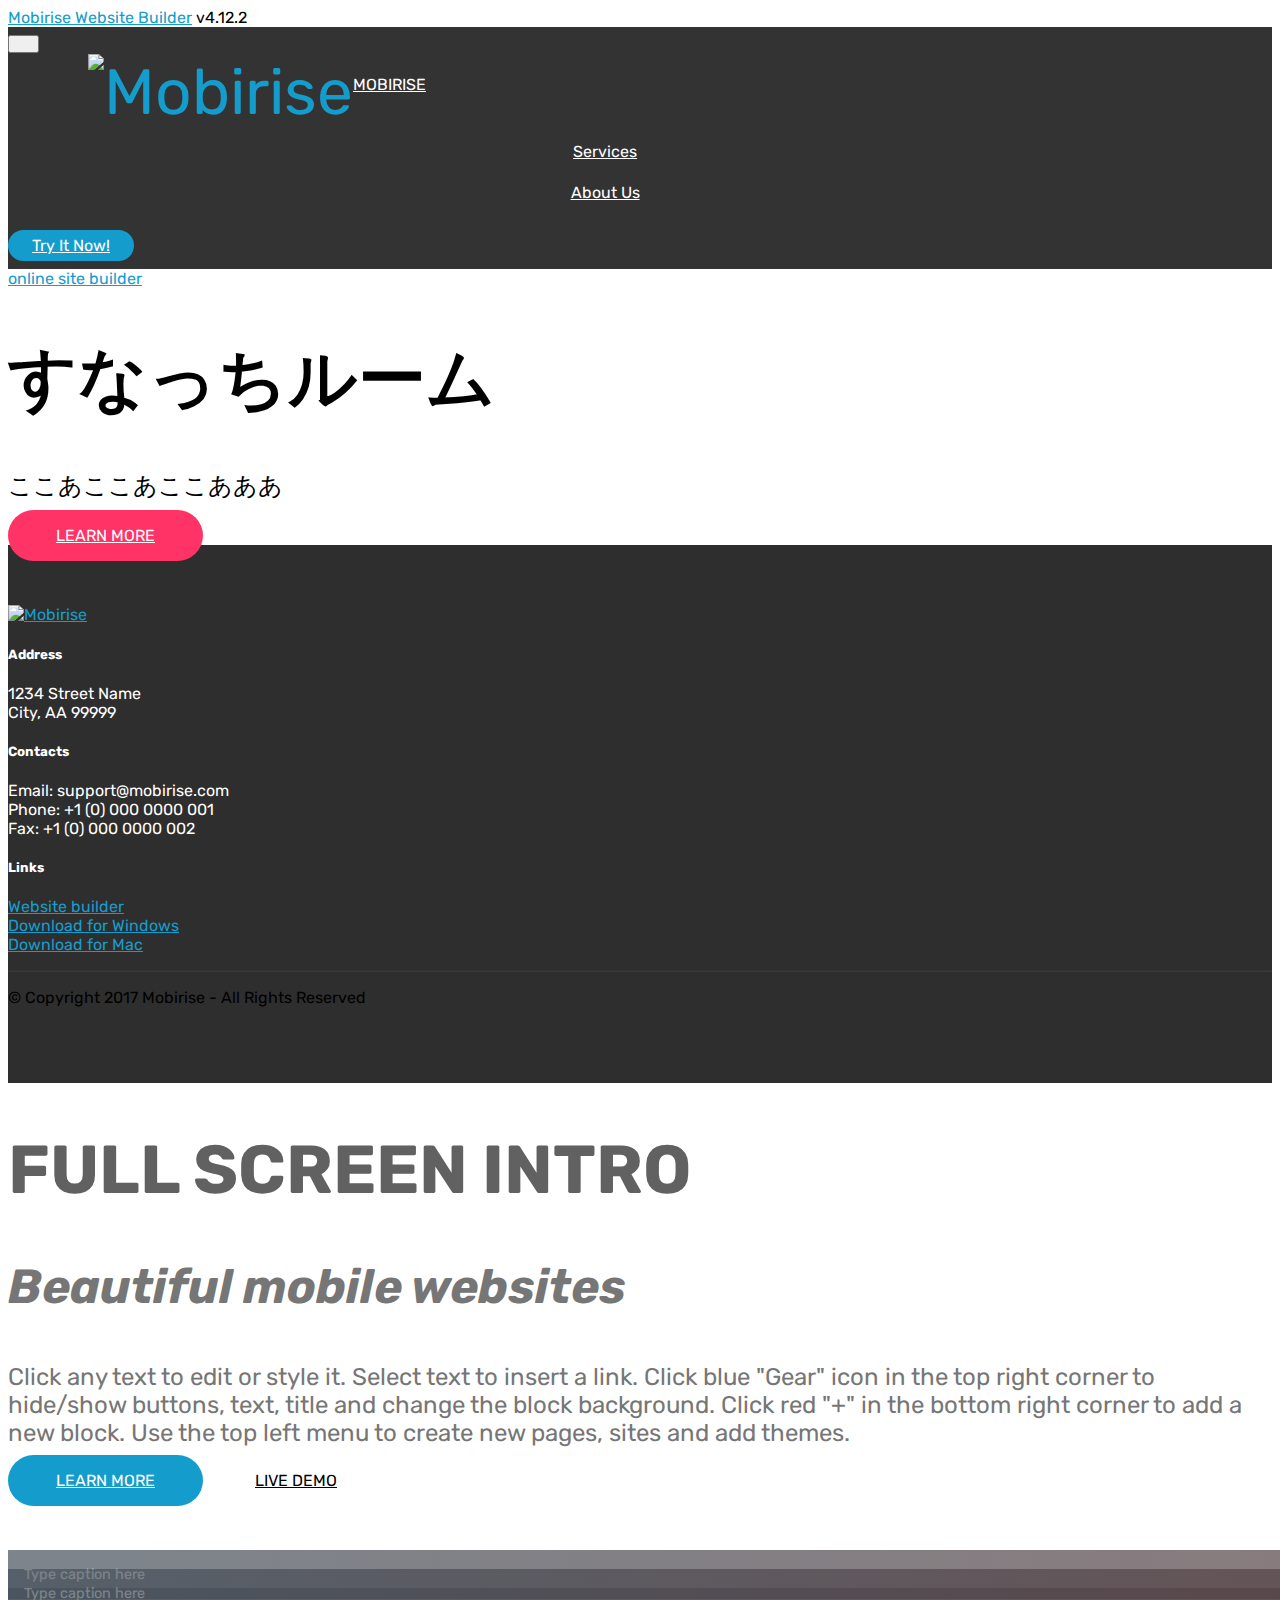
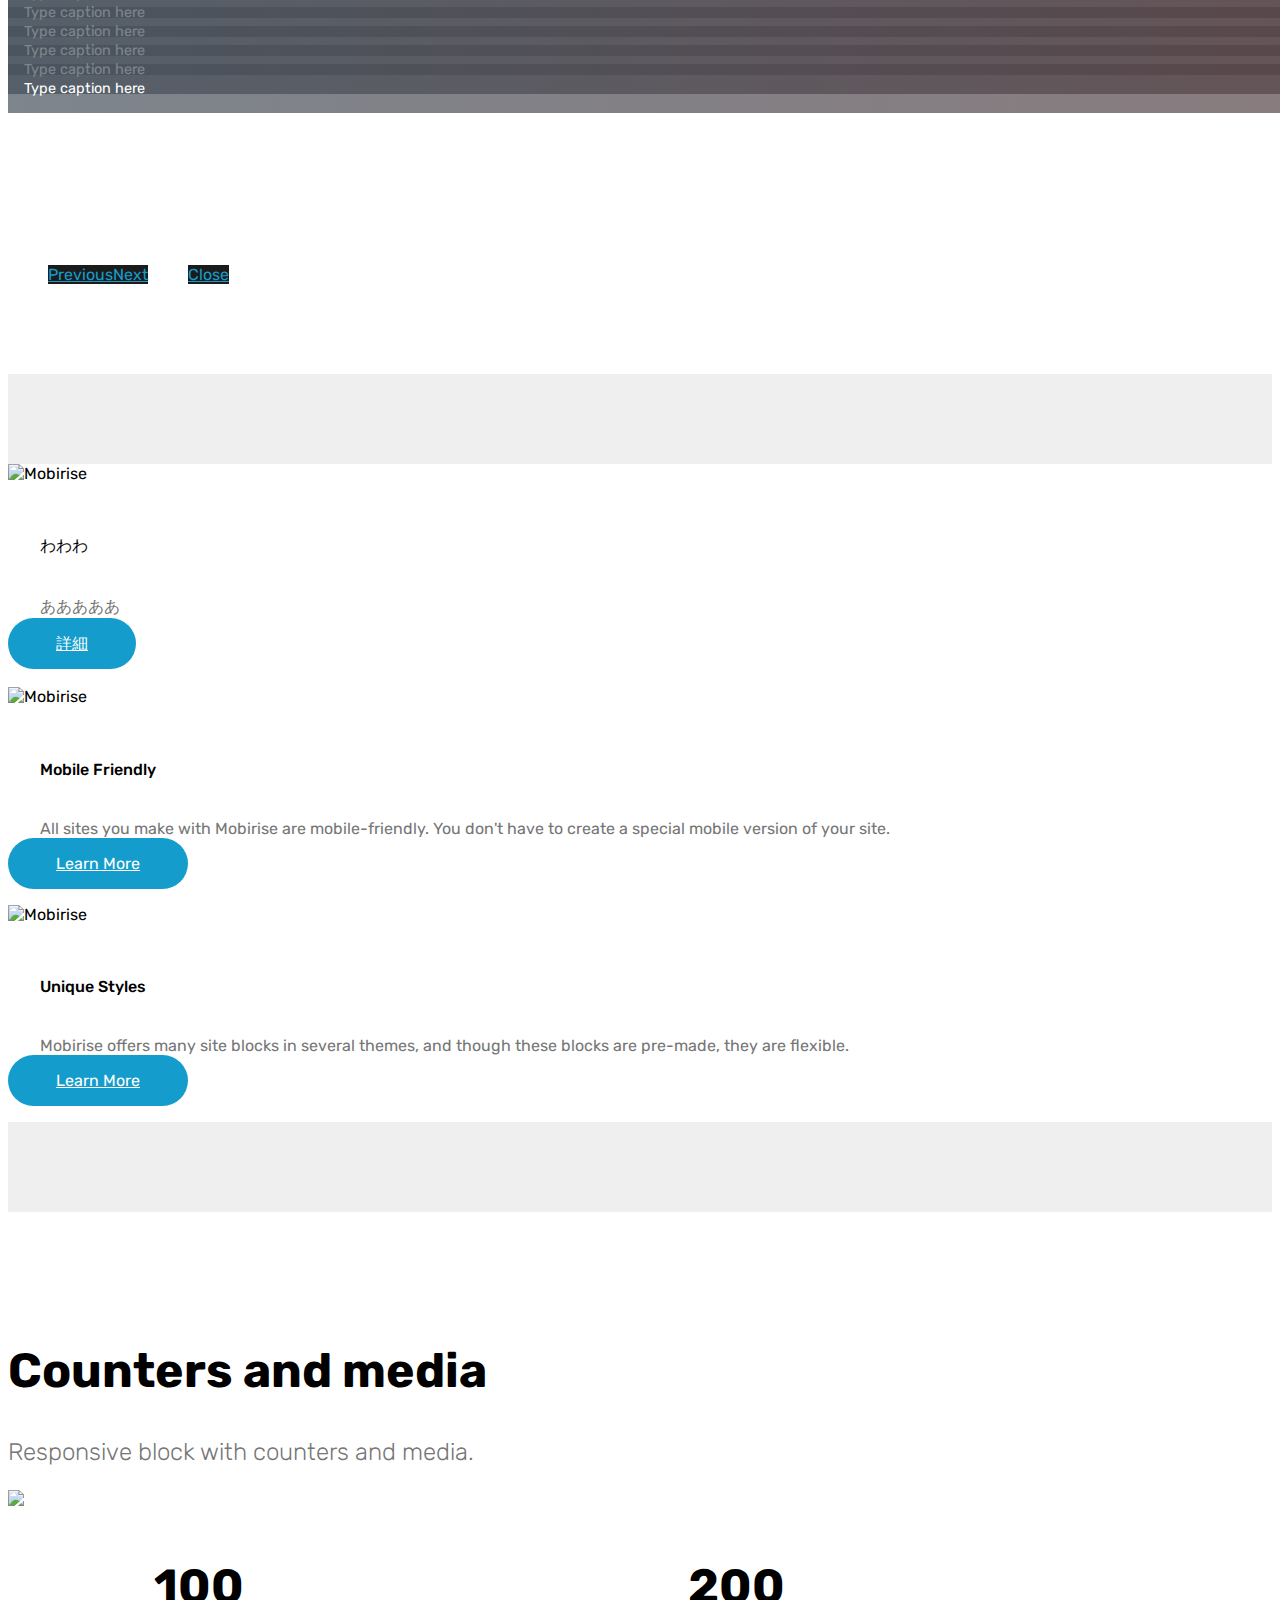
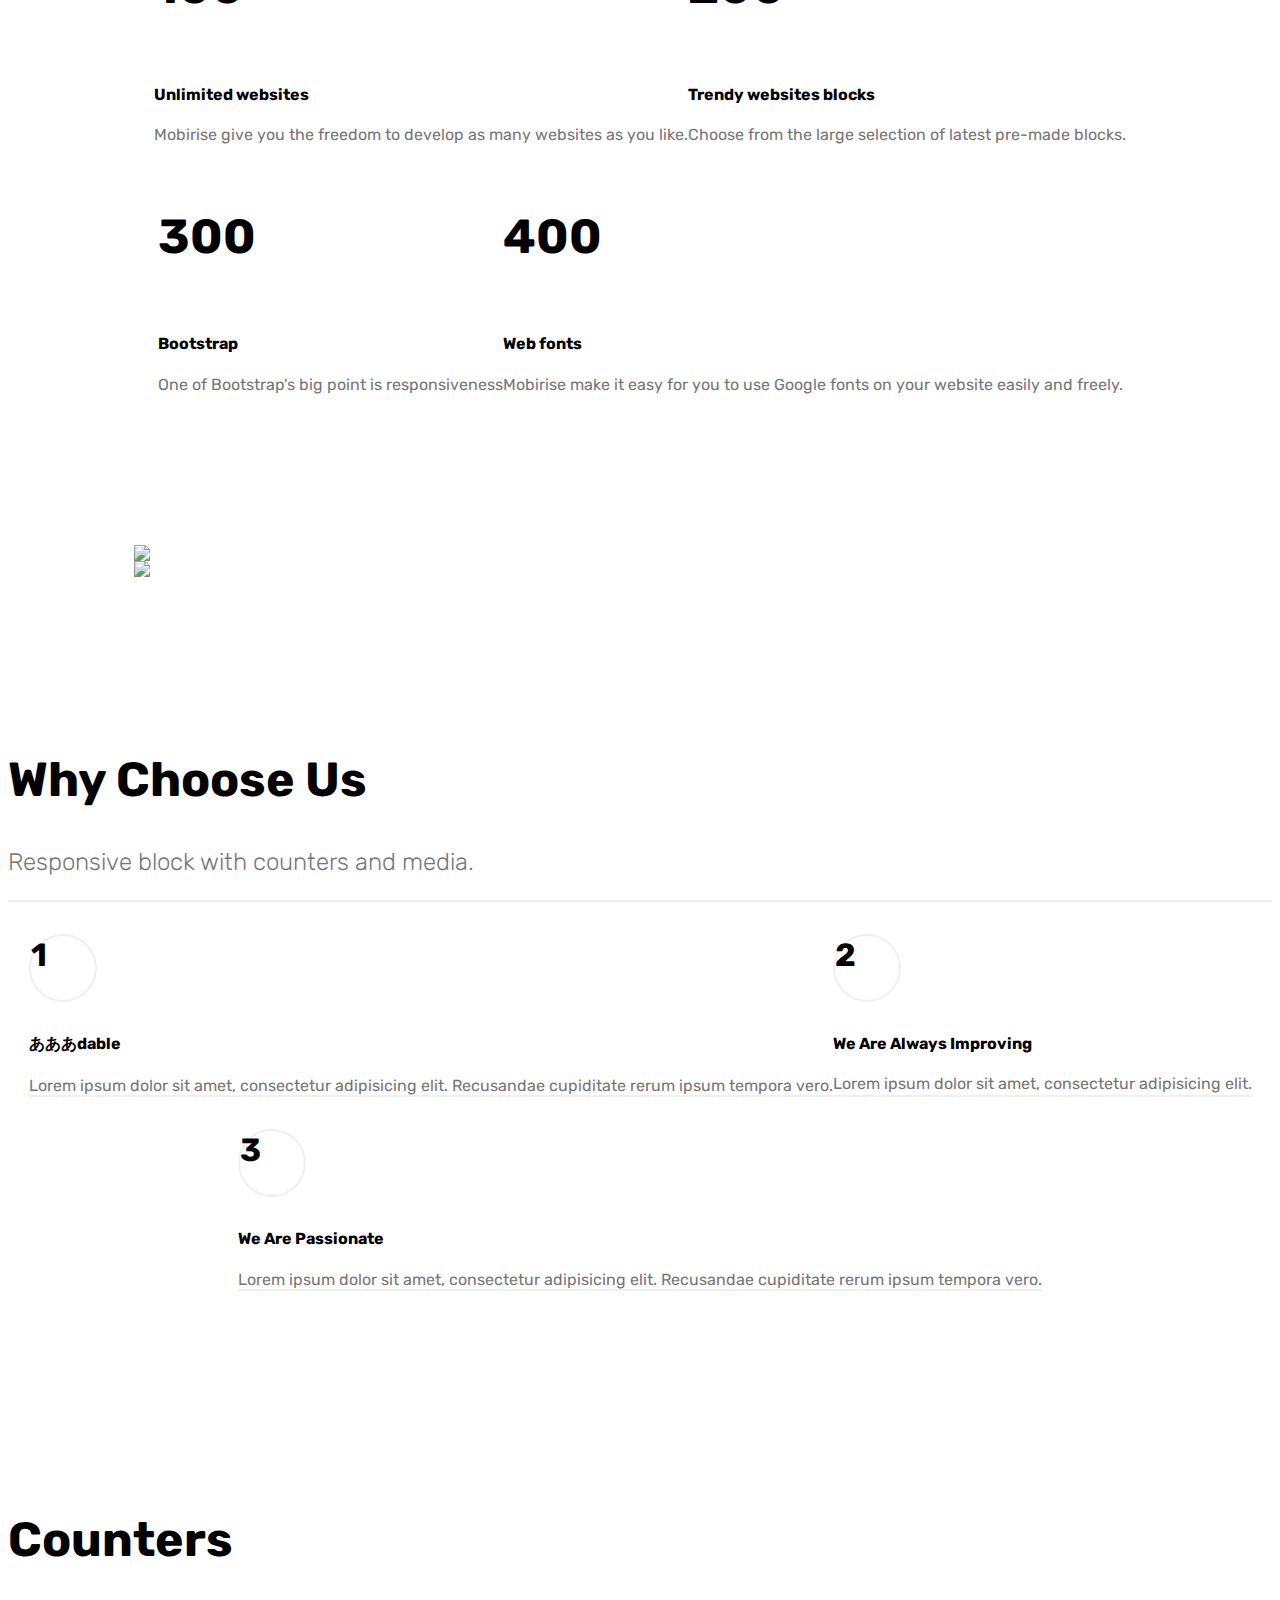
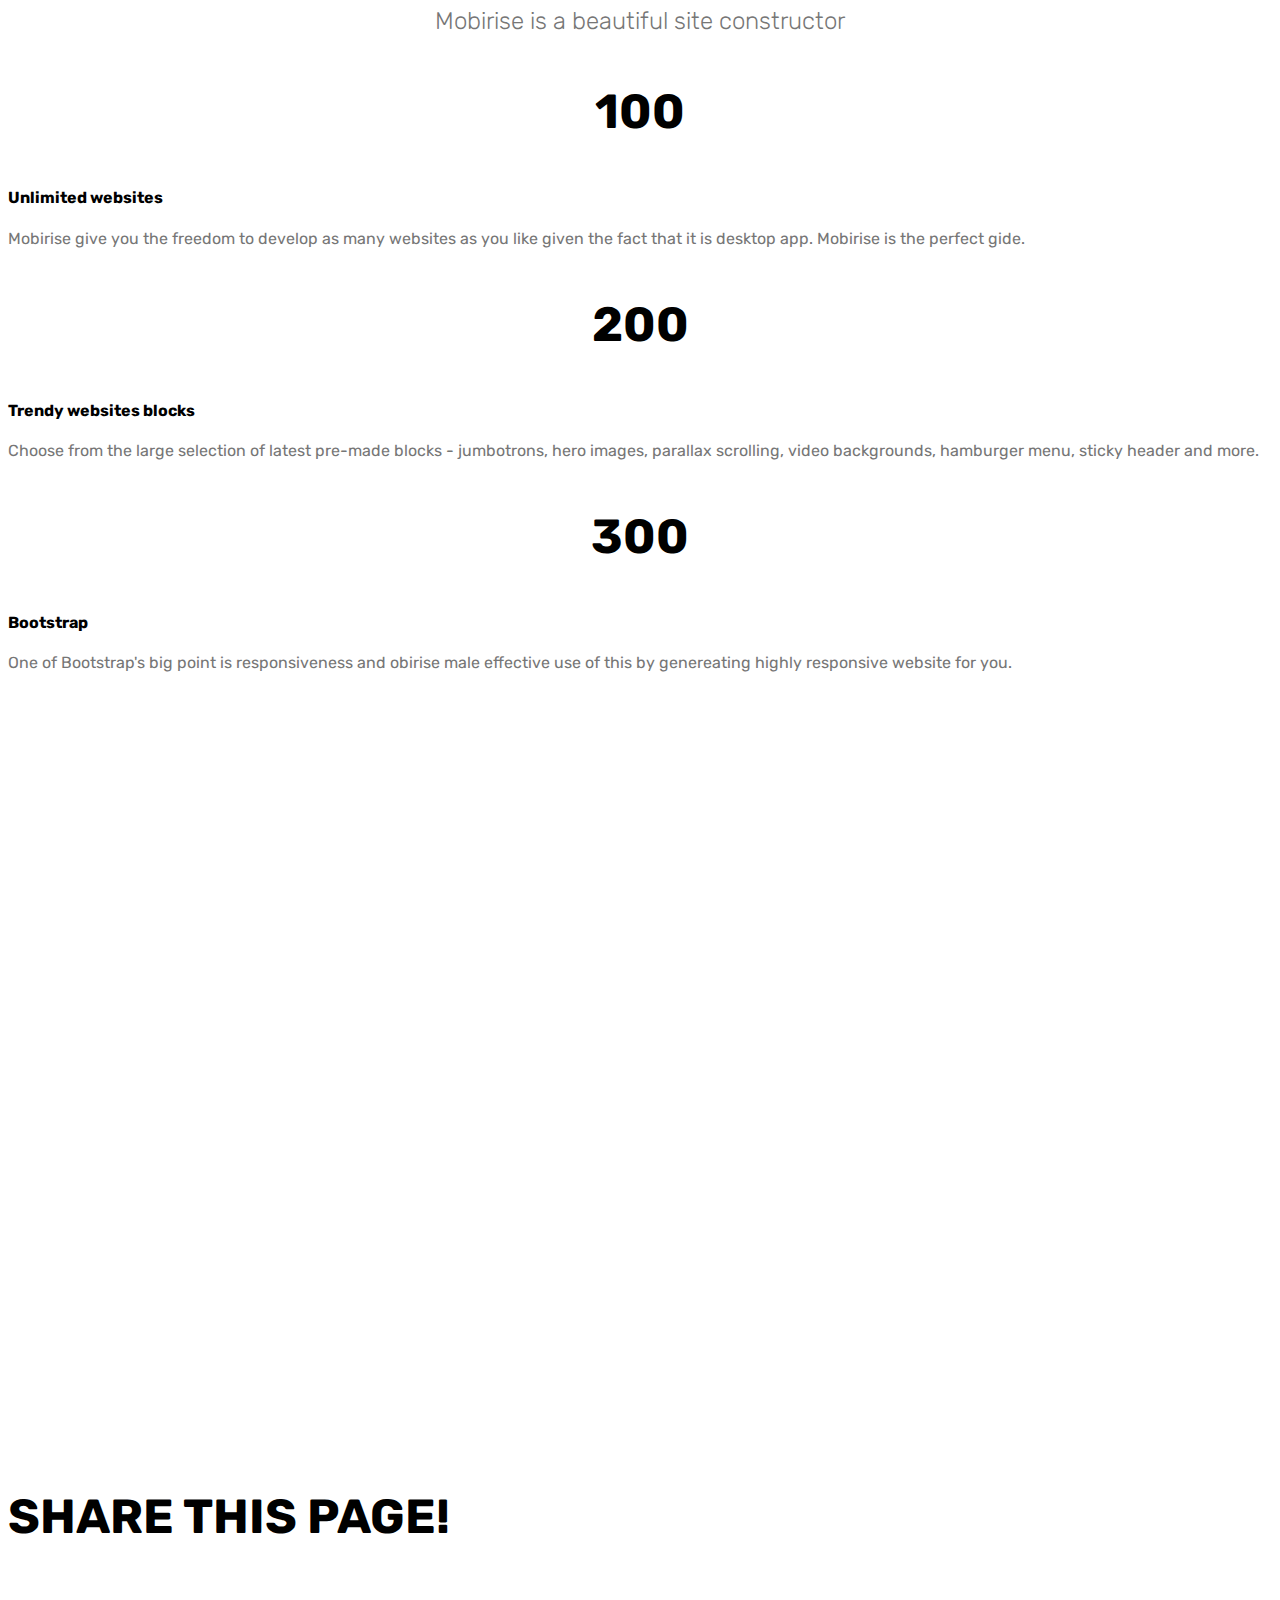
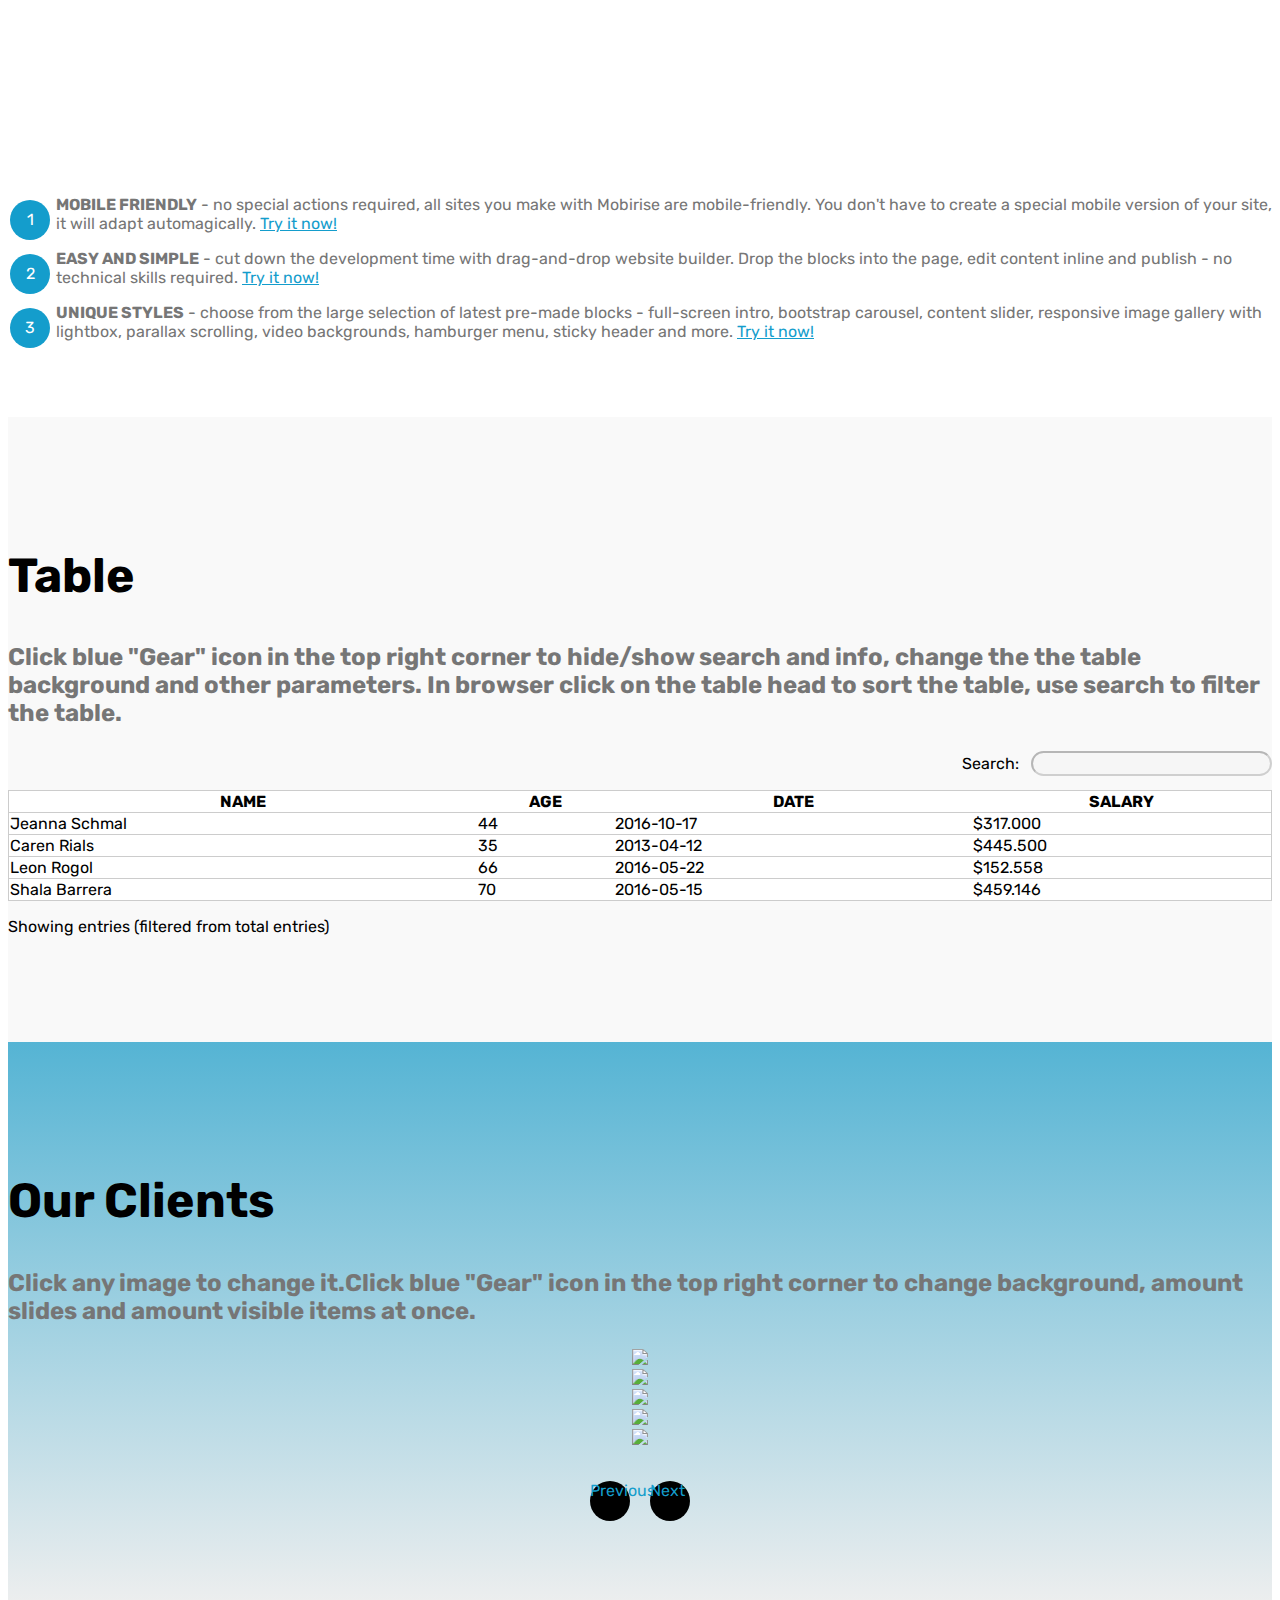
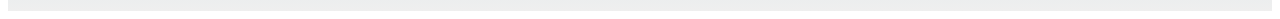
==== commit 461def4e: "create github pages" ====
--- a/index.html
+++ b/index.html
@@ -74,7 +74,7 @@
     </nav>
 </section>
 
-<section class="engine"><a href="https://mobirise.info/c">free website builder</a></section><section class="cid-qTkA127IK8 mbr-fullscreen mbr-parallax-background" id="header2-1">
+<section class="engine"><a href="https://mobirise.info/a">online site builder</a></section><section class="cid-qTkA127IK8 mbr-fullscreen mbr-parallax-background" id="header2-1">
 
     
 
@@ -576,7 +576,7 @@
     <div class="container">
         <div class="media-container-row">
             <div class="col-md-8">
-                <div class="google-map"><iframe frameborder="0" style="border:0" src="https://www.google.com/maps/embed/v1/place?key=AIzaSyCx3d07zxHPLvkFBLlAR3Ng8a9wsAsGoJ8&amp;q=place_id:ChIJn6wOs6lZwokRLKy1iqRcoKw" allowfullscreen=""></iframe></div>
+                <div class="google-map"><iframe frameborder="0" style="border:0" src="https://www.google.com/maps/embed/v1/place?key=AIzaSyCy9r70T3NYf3PhvVflTo0_zdif2_IoIYs&amp;q=place_id:ChIJn6wOs6lZwokRLKy1iqRcoKw" allowfullscreen=""></iframe></div>
         </div>
     </div>
 </div></section>
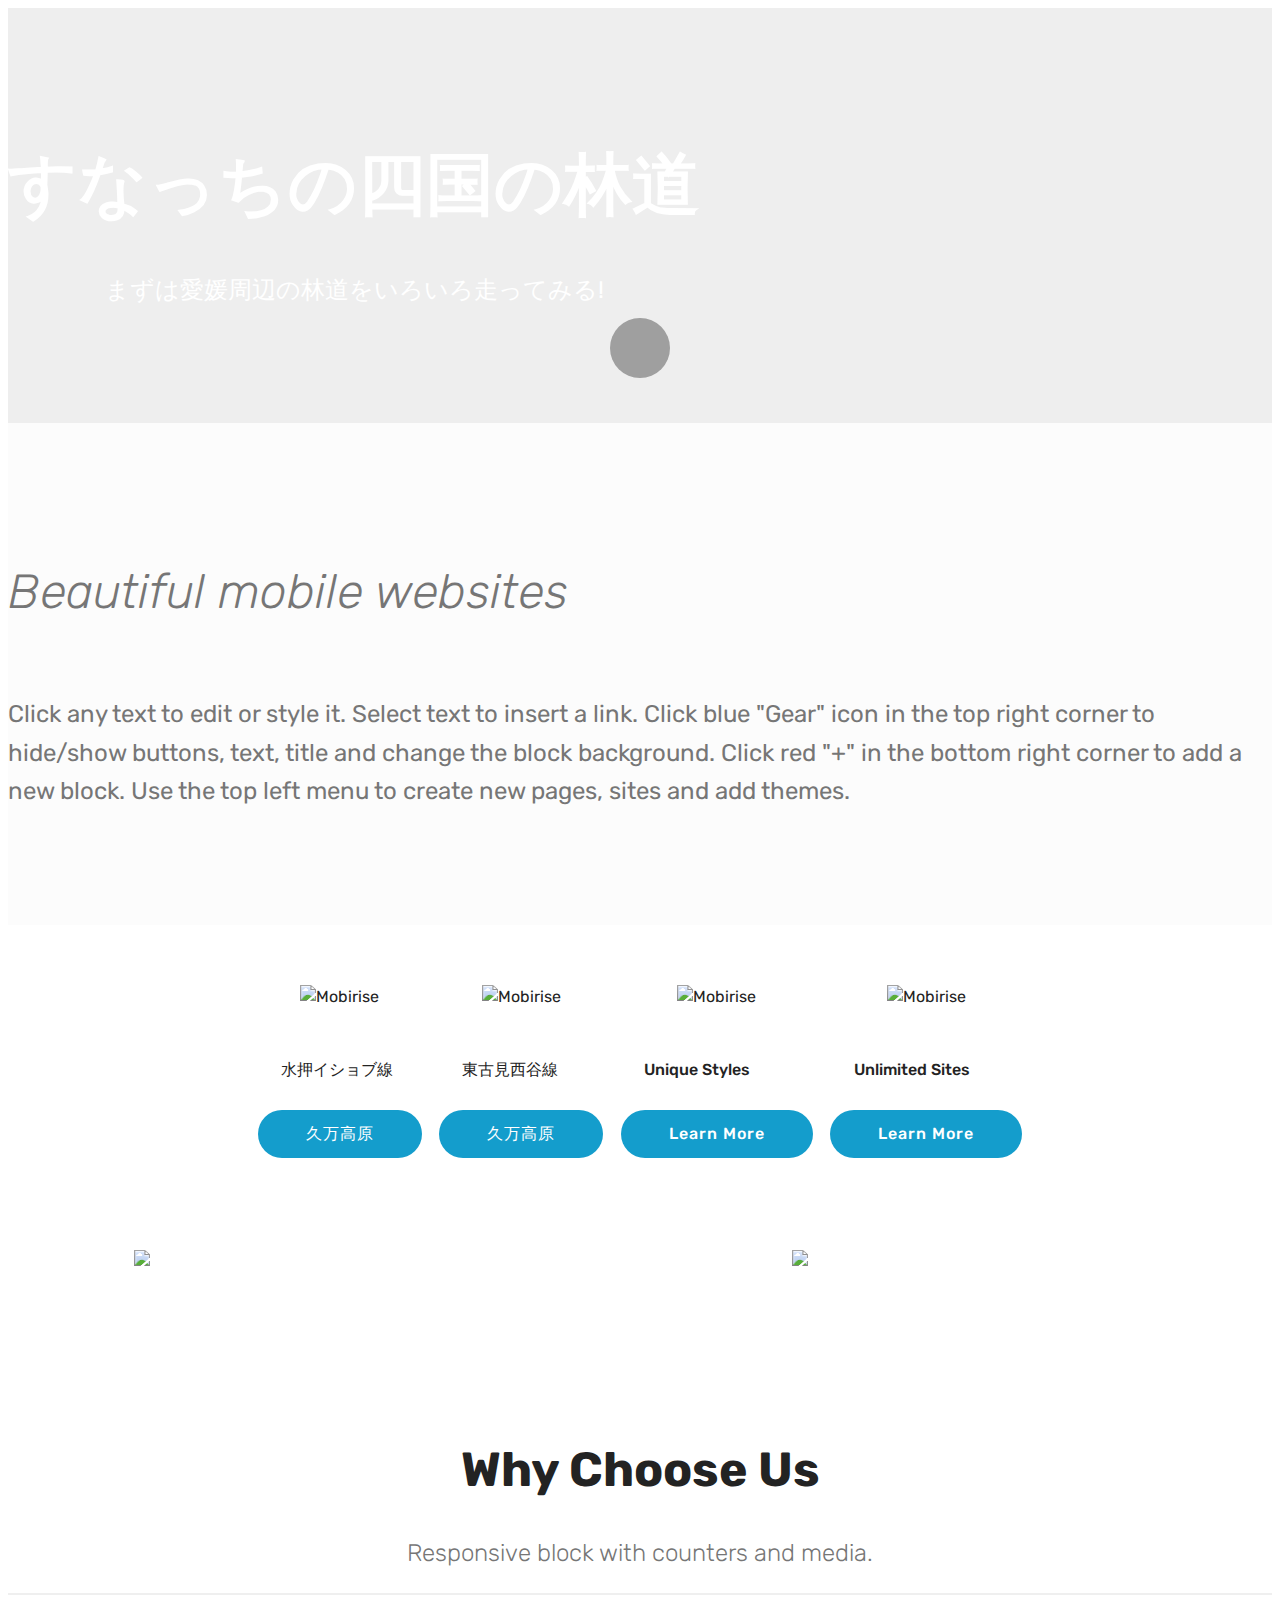
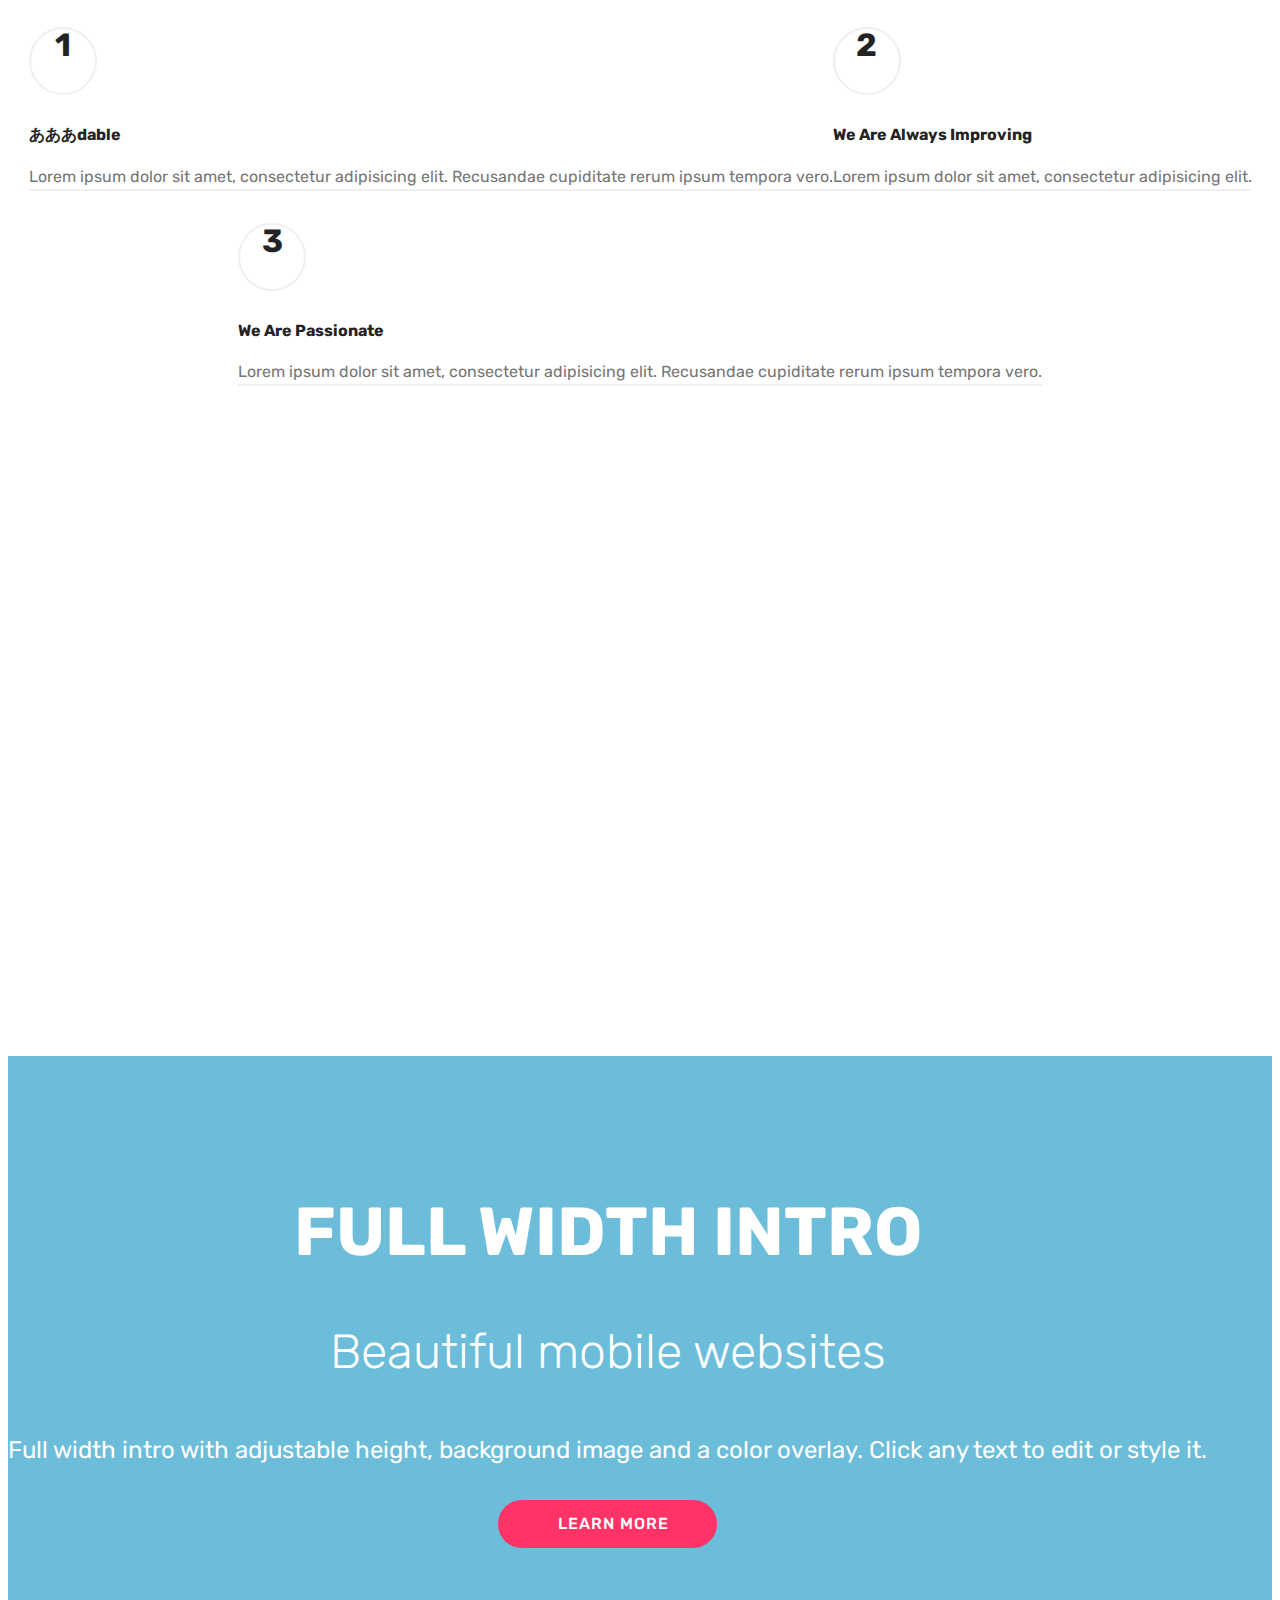
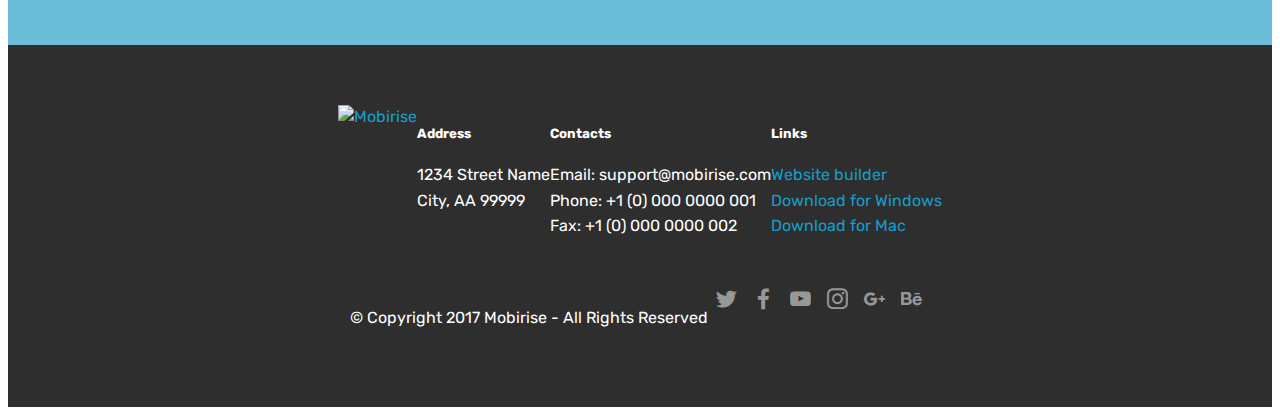
==== commit bc7bc689: "create github pages" ====
--- a/index.html
+++ b/index.html
@@ -1,13 +1,14 @@
 <!DOCTYPE html>
 <html  >
 <head>
-  <!-- Site made with Mobirise Website Builder v4.12.2, https://mobirise.com -->
+  <!-- Site made with Mobirise Website Builder v4.12.3, https://mobirise.com -->
   <meta charset="UTF-8">
   <meta http-equiv="X-UA-Compatible" content="IE=edge">
-  <meta name="generator" content="Mobirise v4.12.2, mobirise.com">
+  <meta name="generator" content="Mobirise v4.12.3, mobirise.com">
   <meta name="viewport" content="width=device-width, initial-scale=1, minimum-scale=1">
-  <link rel="shortcut icon" href="assets/images/logo2.png" type="image/x-icon">
+  <link rel="shortcut icon" href="assets/images/logo4.png" type="image/x-icon">
   <meta name="description" content="">
+  
   
   <title>Home</title>
   <link rel="stylesheet" href="assets/web/assets/mobirise-icons/mobirise-icons.css">
@@ -15,66 +16,15 @@
   <link rel="stylesheet" href="assets/bootstrap/css/bootstrap-grid.min.css">
   <link rel="stylesheet" href="assets/bootstrap/css/bootstrap-reboot.min.css">
   <link rel="stylesheet" href="assets/tether/tether.min.css">
-  <link rel="stylesheet" href="assets/dropdown/css/style.css">
-  <link rel="stylesheet" href="assets/datatables/data-tables.bootstrap4.min.css">
   <link rel="stylesheet" href="assets/socicon/css/styles.css">
   <link rel="stylesheet" href="assets/theme/css/style.css">
-  <link rel="stylesheet" href="assets/gallery/style.css">
   <link rel="preload" as="style" href="assets/mobirise/css/mbr-additional.css"><link rel="stylesheet" href="assets/mobirise/css/mbr-additional.css" type="text/css">
   
   
   
 </head>
 <body>
-  <section class="menu cid-qTkzRZLJNu" once="menu" id="menu1-0">
-
-    
-
-    <nav class="navbar navbar-expand beta-menu navbar-dropdown align-items-center navbar-fixed-top navbar-toggleable-sm">
-        <button class="navbar-toggler navbar-toggler-right" type="button" data-toggle="collapse" data-target="#navbarSupportedContent" aria-controls="navbarSupportedContent" aria-expanded="false" aria-label="Toggle navigation">
-            <div class="hamburger">
-                <span></span>
-                <span></span>
-                <span></span>
-                <span></span>
-            </div>
-        </button>
-        <div class="menu-logo">
-            <div class="navbar-brand">
-                <span class="navbar-logo">
-                    <a href="https://mobirise.com">
-                         <img src="assets/images/logo2.png" alt="Mobirise" style="height: 3.8rem;">
-                    </a>
-                </span>
-                <span class="navbar-caption-wrap">
-                    <a class="navbar-caption text-white display-4" href="https://mobirise.com">
-                        MOBIRISE
-                    </a>
-                </span>
-            </div>
-        </div>
-        <div class="collapse navbar-collapse" id="navbarSupportedContent">
-            <ul class="navbar-nav nav-dropdown" data-app-modern-menu="true"><li class="nav-item">
-                    <a class="nav-link link text-white display-4" href="https://mobirise.com">
-                        <span class="mbri-home mbr-iconfont mbr-iconfont-btn"></span>
-                        Services
-                    </a>
-                </li>
-                <li class="nav-item">
-                    <a class="nav-link link text-white display-4" href="https://mobirise.com">
-                        <span class="mbri-search mbr-iconfont mbr-iconfont-btn"></span>
-                        About Us
-                    </a>
-                </li></ul>
-            <div class="navbar-buttons mbr-section-btn"><a class="btn btn-sm btn-primary display-4" href="https://mobirise.com">
-                    <span class="mbri-save mbr-iconfont mbr-iconfont-btn "></span>
-                    Try It Now!
-                </a></div>
-        </div>
-    </nav>
-</section>
-
-<section class="engine"><a href="https://mobirise.info/a">online site builder</a></section><section class="cid-qTkA127IK8 mbr-fullscreen mbr-parallax-background" id="header2-1">
+  <section class="cid-qTkA127IK8 mbr-parallax-background" id="header2-1">
 
     
 
@@ -83,12 +33,10 @@
     <div class="container align-center">
         <div class="row justify-content-md-center">
             <div class="mbr-white col-md-10">
-                <h1 class="mbr-section-title mbr-bold pb-3 mbr-fonts-style display-1">
-                    すなっちルーム</h1>
+                <h1 class="mbr-section-title mbr-bold pb-3 mbr-fonts-style display-1">すなっちの四国の林道</h1>
                 
-                <p class="mbr-text pb-3 mbr-fonts-style display-5">ここあここあここあああ</p>
-                <div class="mbr-section-btn"><a class="btn btn-md btn-secondary display-4" href="https://mobirise.com">LEARN MORE</a>
-                    <a class="btn btn-md btn-white-outline display-4" href="https://mobirise.com">LIVE DEMO</a></div>
+                <p class="mbr-text pb-3 mbr-fonts-style display-5">まずは愛媛周辺の林道をいろいろ走ってみる!</p>
+                
             </div>
         </div>
     </div>
@@ -99,103 +47,7 @@
     </div>
 </section>
 
-<section class="cid-qTkAaeaxX5" id="footer1-2">
-
-    
-
-    
-
-    <div class="container">
-        <div class="media-container-row content text-white">
-            <div class="col-12 col-md-3">
-                <div class="media-wrap">
-                    <a href="https://mobirise.com/">
-                        <img src="assets/images/logo2.png" alt="Mobirise">
-                    </a>
-                </div>
-            </div>
-            <div class="col-12 col-md-3 mbr-fonts-style display-7">
-                <h5 class="pb-3">
-                    Address
-                </h5>
-                <p class="mbr-text">
-                    1234 Street Name
-                    <br>City, AA 99999
-                </p>
-            </div>
-            <div class="col-12 col-md-3 mbr-fonts-style display-7">
-                <h5 class="pb-3">
-                    Contacts
-                </h5>
-                <p class="mbr-text">
-                    Email: support@mobirise.com
-                    <br>Phone: +1 (0) 000 0000 001
-                    <br>Fax: +1 (0) 000 0000 002
-                </p>
-            </div>
-            <div class="col-12 col-md-3 mbr-fonts-style display-7">
-                <h5 class="pb-3">
-                    Links
-                </h5>
-                <p class="mbr-text">
-                    <a class="text-primary" href="https://mobirise.com/">Website builder</a>
-                    <br><a class="text-primary" href="https://mobirise.com/mobirise-free-win.zip">Download for Windows</a>
-                    <br><a class="text-primary" href="https://mobirise.com/mobirise-free-mac.zip">Download for Mac</a>
-                </p>
-            </div>
-        </div>
-        <div class="footer-lower">
-            <div class="media-container-row">
-                <div class="col-sm-12">
-                    <hr>
-                </div>
-            </div>
-            <div class="media-container-row mbr-white">
-                <div class="col-sm-6 copyright">
-                    <p class="mbr-text mbr-fonts-style display-7">
-                        © Copyright 2017 Mobirise - All Rights Reserved
-                    </p>
-                </div>
-                <div class="col-md-6">
-                    <div class="social-list align-right">
-                        <div class="soc-item">
-                            <a href="https://twitter.com/mobirise" target="_blank">
-                                <span class="socicon-twitter socicon mbr-iconfont mbr-iconfont-social"></span>
-                            </a>
-                        </div>
-                        <div class="soc-item">
-                            <a href="https://www.facebook.com/pages/Mobirise/1616226671953247" target="_blank">
-                                <span class="socicon-facebook socicon mbr-iconfont mbr-iconfont-social"></span>
-                            </a>
-                        </div>
-                        <div class="soc-item">
-                            <a href="https://www.youtube.com/c/mobirise" target="_blank">
-                                <span class="socicon-youtube socicon mbr-iconfont mbr-iconfont-social"></span>
-                            </a>
-                        </div>
-                        <div class="soc-item">
-                            <a href="https://instagram.com/mobirise" target="_blank">
-                                <span class="socicon-instagram socicon mbr-iconfont mbr-iconfont-social"></span>
-                            </a>
-                        </div>
-                        <div class="soc-item">
-                            <a href="https://plus.google.com/u/0/+Mobirise" target="_blank">
-                                <span class="socicon-googleplus socicon mbr-iconfont mbr-iconfont-social"></span>
-                            </a>
-                        </div>
-                        <div class="soc-item">
-                            <a href="https://www.behance.net/Mobirise" target="_blank">
-                                <span class="socicon-behance socicon mbr-iconfont mbr-iconfont-social"></span>
-                            </a>
-                        </div>
-                    </div>
-                </div>
-            </div>
-        </div>
-    </div>
-</section>
-
-<section class="header9 cid-rSU6DEPLOV mbr-fullscreen mbr-parallax-background" id="header9-3">
+<section class="engine"><a href="https://mobirise.info/h">how to create a web page for free</a></section><section class="header9 cid-rSU6DEPLOV mbr-parallax-background" id="header9-3">
 
     
 
@@ -203,38 +55,19 @@
     </div>
 
     <div class="container">
-        <div class="media-container-column mbr-white col-lg-8 col-md-10">
-            <h1 class="mbr-section-title align-left mbr-bold pb-3 mbr-fonts-style display-1">
-                FULL SCREEN INTRO
-            </h1>
+        <div class="media-container-column mbr-white">
+            
             <h3 class="mbr-section-subtitle align-left mbr-light pb-3 mbr-fonts-style display-2">
                 Beautiful mobile websites
             </h3>
             <p class="mbr-text align-left pb-3 mbr-fonts-style display-5">
                 Click any text to edit or style it. Select text to insert a link. Click blue "Gear" icon in the top right corner to hide/show buttons, text, title and change the block background. Click red "+" in the bottom right corner to add a new block. Use the top left menu to create new pages, sites and add themes.
             </p>
-            <div class="mbr-section-btn align-left">
-                <a class="btn btn-md btn-primary display-4" href="https://mobirise.co">LEARN MORE</a>
-                <a class="btn btn-md btn-black-outline display-4" href="https://mobirise.co">LIVE DEMO</a>
-            </div>
-        </div>
-    </div>
-
-    <div class="mbr-arrow hidden-sm-down" aria-hidden="true">
-        <a href="#next">
-            <i class="mbri-down mbr-iconfont"></i>
-        </a>
-    </div>
-</section>
-
-<section class="mbr-gallery mbr-slider-carousel cid-rSU6KevPzF" id="gallery4-4">
-
-    
-
-    <div class="container">
-        <div><!-- Gallery --><div class="gallery-row"><div class="mbr-gallery-layout-default"><div><div class="row-first row justify-content-center m-0"><div class="mbr-gallery-item col-lg-4 col-md-4 col-sm-12 p-2" data-video-url="false"><div href="#lb-gallery4-4" data-slide-to="0" data-toggle="modal"><img src="assets/images/mbr-1920x1279-800x533.jpg" alt="" title=""><span class="icon-focus"></span><span class="mbr-gallery-title mbr-fonts-style display-7">Type caption here</span></div></div><div class="mbr-gallery-item col-lg-4 col-md-4 col-sm-12 p-2" data-video-url="false"><div href="#lb-gallery4-4" data-slide-to="1" data-toggle="modal"><img src="assets/images/img-20180503-175103-823x617-800x600.jpg" alt="" title=""><span class="icon-focus"></span><span class="mbr-gallery-title mbr-fonts-style display-7">Type caption here</span></div></div><div class="mbr-gallery-item col-lg-4 col-md-4 col-sm-12 p-2" data-video-url="false"><div href="#lb-gallery4-4" data-slide-to="2" data-toggle="modal"><img src="assets/images/background3.jpg" alt="" title=""><span class="icon-focus"></span><span class="mbr-gallery-title mbr-fonts-style display-7">Type caption here</span></div></div></div><div class="row-second row justify-content-center m-0"><div class="mbr-gallery-item col-lg-3 col-md-6 col-sm-12 p-2" data-video-url="false"><div href="#lb-gallery4-4" data-slide-to="3" data-toggle="modal"><img src="assets/images/background4.jpg" alt="" title=""><span class="icon-focus"></span><span class="mbr-gallery-title mbr-fonts-style display-7">Type caption here</span></div></div><div class="mbr-gallery-item col-lg-3 col-md-6 col-sm-12 p-2" data-video-url="false"><div href="#lb-gallery4-4" data-slide-to="4" data-toggle="modal"><img src="assets/images/background5.jpg" alt="" title=""><span class="icon-focus"></span><span class="mbr-gallery-title mbr-fonts-style display-7">Type caption here</span></div></div><div class="mbr-gallery-item col-lg-3 col-md-6 col-sm-12 p-2" data-video-url="false"><div href="#lb-gallery4-4" data-slide-to="5" data-toggle="modal"><img src="assets/images/background6.jpg" alt="" title=""><span class="icon-focus"></span><span class="mbr-gallery-title mbr-fonts-style display-7">Type caption here</span></div></div><div class="mbr-gallery-item col-lg-3 col-md-6 col-sm-12 p-2" data-video-url="false"><div href="#lb-gallery4-4" data-slide-to="6" data-toggle="modal"><img src="assets/images/background7.jpg" alt="" title=""><span class="icon-focus"></span><span class="mbr-gallery-title mbr-fonts-style display-7">Type caption here</span></div></div></div></div><div class="clearfix"></div></div></div><!-- Lightbox --><div data-app-prevent-settings="" class="mbr-slider modal fade carousel slide" tabindex="-1" data-keyboard="true" data-interval="false" id="lb-gallery4-4"><div class="modal-dialog"><div class="modal-content"><div class="modal-body"><div class="carousel-inner"><div class="carousel-item active"><img src="assets/images/mbr-1920x1279.jpg" alt="" title=""></div><div class="carousel-item"><img src="assets/images/img-20180503-175103-823x617.jpg" alt="" title=""></div><div class="carousel-item"><img src="assets/images/background3.jpg" alt="" title=""></div><div class="carousel-item"><img src="assets/images/background4.jpg" alt="" title=""></div><div class="carousel-item"><img src="assets/images/background5.jpg" alt="" title=""></div><div class="carousel-item"><img src="assets/images/background6.jpg" alt="" title=""></div><div class="carousel-item"><img src="assets/images/background7.jpg" alt="" title=""></div><div class="carousel-item"><img src="assets/images/background8.jpg" alt="" title=""></div></div><a class="carousel-control carousel-control-prev" role="button" data-slide="prev" href="#lb-gallery4-4"><span class="mbri-left mbr-iconfont" aria-hidden="true"></span><span class="sr-only">Previous</span></a><a class="carousel-control carousel-control-next" role="button" data-slide="next" href="#lb-gallery4-4"><span class="mbri-right mbr-iconfont" aria-hidden="true"></span><span class="sr-only">Next</span></a><a class="close" href="#" role="button" data-dismiss="modal"><span class="sr-only">Close</span></a></div></div></div></div></div>
-    </div>
-
+            
+        </div>
+    </div>
+
+    
 </section>
 
 <section class="features3 cid-rSU6NXtxGS" id="features3-6">
@@ -244,33 +77,45 @@
     
     <div class="container">
         <div class="media-container-row">
-            <div class="card p-3 col-12 col-md-6 col-lg-4">
+            <div class="card p-3 col-12 col-md-6 col-lg-3">
                 <div class="card-wrapper">
                     <div class="card-img">
-                        <img src="assets/images/background1.jpg" alt="Mobirise">
+                        <img src="assets/images/background1.jpg" alt="Mobirise" title="">
                     </div>
                     <div class="card-box">
                         <h4 class="card-title mbr-fonts-style display-7">
-                            わわわ</h4>
-                        <p class="mbr-text mbr-fonts-style display-7">あああああ</p>
-                    </div>
-                    <div class="mbr-section-btn text-center"><a href="https://mobirise.co" class="btn btn-primary display-4">
-                            詳細</a></div>
-                </div>
-            </div>
-
-            <div class="card p-3 col-12 col-md-6 col-lg-4">
+                            水押イショブ線</h4>
+                        
+                    </div>
+                    <div class="mbr-section-btn text-center"><a href="https://mobirise.co" class="btn btn-primary display-4">久万高原</a></div>
+                </div>
+            </div>
+
+            <div class="card p-3 col-12 col-md-6 col-lg-3">
                 <div class="card-wrapper">
                     <div class="card-img">
                         <img src="assets/images/background2.jpg" alt="Mobirise">
                     </div>
                     <div class="card-box">
                         <h4 class="card-title mbr-fonts-style display-7">
-                            Mobile Friendly
+                            東古見西谷線</h4>
+                        
+                    </div>
+                    <div class="mbr-section-btn text-center"><a href="https://mobirise.co" class="btn btn-primary display-4">
+                            久万高原</a></div>
+                </div>
+            </div>
+
+            <div class="card p-3 col-12 col-md-6 col-lg-3">
+                <div class="card-wrapper">
+                    <div class="card-img">
+                        <img src="assets/images/background3.jpg" alt="Mobirise">
+                    </div>
+                    <div class="card-box">
+                        <h4 class="card-title mbr-fonts-style display-7">
+                            Unique Styles
                         </h4>
-                        <p class="mbr-text mbr-fonts-style display-7">
-                            All sites you make with Mobirise are mobile-friendly. You don't have to create a special mobile version of your site.
-                        </p>
+                        
                     </div>
                     <div class="mbr-section-btn text-center">
                         <a href="https://mobirise.co" class="btn btn-primary display-4">
@@ -280,124 +125,21 @@
                 </div>
             </div>
 
-            <div class="card p-3 col-12 col-md-6 col-lg-4">
+            <div class="card p-3 col-12 col-md-6 col-lg-3">
                 <div class="card-wrapper">
                     <div class="card-img">
-                        <img src="assets/images/background3.jpg" alt="Mobirise">
+                        <img src="assets/images/background4.jpg" alt="Mobirise">
                     </div>
                     <div class="card-box">
                         <h4 class="card-title mbr-fonts-style display-7">
-                            Unique Styles
+                            Unlimited Sites
                         </h4>
-                        <p class="mbr-text mbr-fonts-style display-7">
-                            Mobirise offers many site blocks in several themes, and though these blocks are pre-made, they are flexible.
-                        </p>
+                        
                     </div>
                     <div class="mbr-section-btn text-center">
                         <a href="https://mobirise.co" class="btn btn-primary display-4">
                             Learn More
                         </a>
-                    </div>
-                </div>
-            </div>
-
-            
-        </div>
-    </div>
-</section>
-
-<section class="counters2 counters cid-rU9lmUH07O" id="counters2-e">
-
-    
-
-    
-
-    <div class="container pt-4 mt-2">
-        <div class="media-container-row">
-            <div class="media-block" style="width: 49%;">
-                <h2 class="mbr-section-title pb-3 align-left mbr-fonts-style display-2">
-                    Counters and media
-                </h2>
-                <h3 class="mbr-section-subtitle pb-5 align-left mbr-fonts-style display-5">
-                    Responsive block with counters and media. 
-                </h3>
-                <div class="mbr-figure">
-                    <img src="assets/images/background6.jpg">
-                </div>
-            </div>
-            <div class="cards-block">
-                <div class="cards-container">
-                    <div class="card px-3 align-left col-12 col-md-6">
-                        <div class="panel-item p-3">
-                            <div class="card-img pb-3">
-                                <span class="mbri-mobirise mbr-iconfont pr-2"></span>
-                                <h3 class="count py-3 mbr-fonts-style display-2">
-                                    100
-                                </h3>
-                            </div>
-                            <div class="card-text">
-                                <h4 class="mbr-content-title mbr-bold mbr-fonts-style display-7">
-                                    Unlimited websites
-                                </h4>
-                                <p class="mbr-content-text mbr-fonts-style display-7">
-                                    Mobirise give you the freedom to develop as many websites as you like.
-                                </p>
-                            </div>
-                        </div>
-                    </div>
-                    <div class="card px-3 align-left col-12 col-md-6">
-                        <div class="panel-item p-3">
-                            <div class="card-img pb-3">
-                                <span class="mbri-extension mbr-iconfont pr-2"></span>
-                                <h3 class="count py-3 mbr-fonts-style display-2">
-                                    200
-                                </h3>
-                            </div>
-                            <div class="card-text">
-                                <h4 class="mbr-content-title mbr-bold mbr-fonts-style display-7">
-                                    Trendy websites blocks
-                                </h4>
-                                <p class="mbr-content-text mbr-fonts-style display-7">
-                                    Choose from the large selection of latest pre-made blocks.
-                                </p>
-                            </div>
-                        </div>
-                    </div>
-                    <div class="card px-3 align-left col-12 col-md-6">
-                        <div class="panel-item p-3">
-                            <div class="card-img pb-3">
-                                <span class="mbri-responsive mbr-iconfont pr-2"></span>
-                                <h3 class="count py-3 mbr-fonts-style display-2">
-                                    300
-                                </h3>
-                            </div>
-                            <div class="card-text">
-                                <h4 class="mbr-content-title mbr-bold mbr-fonts-style display-7">
-                                    Bootstrap
-                                </h4>
-                                <p class="mbr-content-text mbr-fonts-style display-7">
-                                        One of Bootstrap's big point is responsiveness 
-                                </p>
-                            </div>
-                        </div>
-                    </div>
-                    <div class="card px-3 align-left col-12 col-md-6">
-                        <div class="panel-item p-3">
-                            <div class="card-img pb-3">
-                                <span class="mbri-globe-2 mbr-iconfont pr-2"></span>
-                                <h3 class="count py-3 mbr-fonts-style display-2">
-                                    400
-                                </h3>
-                            </div>
-                            <div class="card-texts">
-                                <h4 class="mbr-content-title mbr-bold mbr-fonts-style display-7">
-                                    Web fonts
-                                </h4>
-                                <p class="mbr-content-text mbr-fonts-style display-7">
-                                        Mobirise make it easy for you to use Google fonts on your website easily and freely.
-                                </p>
-                            </div>
-                        </div>
                     </div>
                 </div>
             </div>
@@ -487,88 +229,6 @@
     </div>
 </section>
 
-<section class="counters1 counters cid-rU9l8k0Q00" id="counters1-d">
-
-    
-
-    
-
-    <div class="container">
-        <h2 class="mbr-section-title pb-3 align-center mbr-fonts-style display-2">
-            Counters
-        </h2>
-        <h3 class="mbr-section-subtitle mbr-fonts-style display-5">
-            Mobirise is a beautiful site constructor
-        </h3>
-
-        <div class="container pt-4 mt-2">
-            <div class="media-container-row">
-                <div class="card p-3 align-center col-12 col-md-6 col-lg-4">
-                    <div class="panel-item p-3">
-                        <div class="card-img pb-3">
-                            <span class="mbri-mobirise mbr-iconfont"></span>
-                        </div>
-
-                        <div class="card-text">
-                            <h3 class="count pt-3 pb-3 mbr-fonts-style display-2">
-                                  100
-                            </h3>
-                            <h4 class="mbr-content-title mbr-bold mbr-fonts-style display-7">
-                                Unlimited websites
-                            </h4>
-                            <p class="mbr-content-text mbr-fonts-style display-7">
-                                Mobirise give you the freedom to develop as many websites as you like given the fact that it is desktop app. Mobirise is the perfect gide.
-                            </p>
-                        </div>
-                    </div>
-                </div>
-
-
-                <div class="card p-3 align-center col-12 col-md-6 col-lg-4">
-                    <div class="panel-item p-3">
-                        <div class="card-img pb-3">
-                            <span class="mbri-touch-swipe mbr-iconfont"></span>
-                        </div>
-                        <div class="card-text">
-                            <h3 class="count pt-3 pb-3 mbr-fonts-style display-2">
-                                  200
-                            </h3>
-                            <h4 class="mbr-content-title mbr-bold mbr-fonts-style display-7">
-                                Trendy websites blocks
-                            </h4>
-                            <p class="mbr-content-text mbr-fonts-style display-7">
-                                    Choose from the large selection of latest pre-made blocks - jumbotrons, hero images, parallax scrolling, video backgrounds, hamburger menu, sticky header and more.
-                            </p>
-                        </div>
-                    </div>
-                </div>
-
-                <div class="card p-3 align-center col-12 col-md-6 col-lg-4">
-                    <div class="panel-item p-3">
-                        <div class="card-img pb-3">
-                            <span class="mbri-responsive mbr-iconfont"></span>
-                        </div>
-                        <div class="card-text">
-                            <h3 class="count pt-3 pb-3 mbr-fonts-style display-2">
-                                  300
-                            </h3>
-                            <h4 class="mbr-content-title mbr-bold mbr-fonts-style display-7">
-                                Bootstrap
-                            </h4>
-                            <p class="mbr-content-text mbr-fonts-style display-7">
-                                    One of Bootstrap's big point is responsiveness and obirise male effective use of this by genereating highly responsive website for you.
-                            </p>
-                        </div>
-                    </div>
-                </div>
-
-
-                
-            </div>
-        </div>
-   </div>
-</section>
-
 <section class="map2 cid-rSU6ZMhXBP" id="map2-7">
 
     
@@ -576,227 +236,129 @@
     <div class="container">
         <div class="media-container-row">
             <div class="col-md-8">
-                <div class="google-map"><iframe frameborder="0" style="border:0" src="https://www.google.com/maps/embed/v1/place?key=AIzaSyCy9r70T3NYf3PhvVflTo0_zdif2_IoIYs&amp;q=place_id:ChIJn6wOs6lZwokRLKy1iqRcoKw" allowfullscreen=""></iframe></div>
+                <div class="google-map"><iframe frameborder="0" style="border:0" src="https://www.google.com/maps/embed/v1/place?key=AIzaSyAEIpgj38KyLFELm2bK9Y7krBkz1K-cMq8&amp;q=place_id:ChIJn6wOs6lZwokRLKy1iqRcoKw" allowfullscreen=""></iframe></div>
         </div>
     </div>
 </div></section>
 
-<section class="cid-rSU72CnstV" id="social-buttons3-8">
-    
-    
-
-    
-
-    <div class="container">
-        <div class="media-container-row">
-            <div class="col-md-8 align-center">
-                <h2 class="pb-3 mbr-section-title mbr-fonts-style display-2">
-                    SHARE THIS PAGE!
-                </h2>
-                <div>
-                    <div class="mbr-social-likes">
-                        <span class="btn btn-social socicon-bg-facebook facebook mx-2" title="Share link on Facebook">
-                            <i class="socicon socicon-facebook"></i>
-                        </span>
-                        <span class="btn btn-social twitter socicon-bg-twitter mx-2" title="Share link on Twitter">
-                            <i class="socicon socicon-twitter"></i>
-                        </span>
-                        <span class="btn btn-social vkontakte socicon-bg-vkontakte mx-2" title="Share link on VKontakte">
-                            <i class="socicon socicon-vkontakte"></i>
-                        </span>
-                        <span class="btn btn-social odnoklassniki socicon-bg-odnoklassniki mx-2" title="Share link on Odnoklassniki">
-                            <i class="socicon socicon-odnoklassniki"></i>
-                        </span>
-                        <span class="btn btn-social pinterest socicon-bg-pinterest mx-2" title="Share link on Pinterest">
-                            <i class="socicon socicon-pinterest"></i>
-                        </span>
-                        <span class="btn btn-social mailru socicon-bg-mail mx-2" title="Share link on Mailru">
-                            <i class="socicon socicon-mail"></i>
-                        </span>
-                    </div>
-                </div>
-            </div>
-        </div>
-    </div>
-</section>
-
-<section class="mbr-section article content11 cid-rSU6MrxRQt" id="content11-5">
-     
-
-    <div class="container">
-        <div class="media-container-row">
-            <div class="mbr-text counter-container col-12 col-md-8 mbr-fonts-style display-7">
-                <ol>
-                    <li><strong>MOBILE FRIENDLY</strong> - no special actions required, all sites you make with Mobirise are mobile-friendly. You don't have to create a special mobile version of your site, it will adapt automagically. <a href="https://mobirise.co/">Try it now!</a></li>
-                    <li><strong>EASY AND SIMPLE</strong> - cut down the development time with drag-and-drop website builder. Drop the blocks into the page, edit content inline and publish - no technical skills required. <a href="https://mobirise.co/">Try it now!</a></li>
-                    <li><strong>UNIQUE STYLES</strong> - choose from the large selection of latest pre-made blocks - full-screen intro, bootstrap carousel, content slider, responsive image gallery with lightbox, parallax scrolling, video backgrounds, hamburger menu, sticky header and more. <a href="https://mobirise.co/">Try it now!</a></li>
-                </ol>
-            </div>
-        </div>
-    </div>
-</section>
-
-<section class="section-table cid-rSU77NOo5E" id="table1-a">
-
-  
-  
-  <div class="container container-table">
-      <h2 class="mbr-section-title mbr-fonts-style align-center pb-3 display-2">
-          Table
-      </h2>
-      <h3 class="mbr-section-subtitle mbr-fonts-style align-center pb-5 mbr-light display-5">
-            Click blue "Gear" icon in the top right corner to hide/show search and info, change the the table background and other parameters.  In browser click on the table head to sort the table, use search to filter the table.     
-      </h3>
-      <div class="table-wrapper">
-        <div class="container">
-          <div class="row search">
-            <div class="col-md-6"></div>
-            <div class="col-md-6">
-                <div class="dataTables_filter">
-                  <label class="searchInfo mbr-fonts-style display-7">Search:</label>
-                  <input class="form-control input-sm" disabled="">
-                </div>
-            </div>
-          </div>
-        </div>
-
-        <div class="container scroll">
-          <table class="table isSearch" cellspacing="0">
-            <thead>
-              <tr class="table-heads ">
-                  
-                  
-                  
-                  
-              <th class="head-item mbr-fonts-style display-7">
-                      NAME</th><th class="head-item mbr-fonts-style display-7">
-                      AGE</th><th class="head-item mbr-fonts-style display-7">
-                      DATE</th><th class="head-item mbr-fonts-style display-7">
-                      SALARY</th></tr>
-            </thead>
-
-            <tbody>
-              
-              
-              
-              
-            <tr> 
-                
-                
-                
-                
-              <td class="body-item mbr-fonts-style display-7">Jeanna Schmal</td><td class="body-item mbr-fonts-style display-7">44</td><td class="body-item mbr-fonts-style display-7">2016-10-17</td><td class="body-item mbr-fonts-style display-7">$317.000</td></tr><tr>
-                
-                
-                
-                
-              <td class="body-item mbr-fonts-style display-7">Caren Rials</td><td class="body-item mbr-fonts-style display-7">35</td><td class="body-item mbr-fonts-style display-7">2013-04-12</td><td class="body-item mbr-fonts-style display-7">$445.500</td></tr><tr>
-                
-                
-                
-                
-              <td class="body-item mbr-fonts-style display-7">Leon Rogol</td><td class="body-item mbr-fonts-style display-7">66</td><td class="body-item mbr-fonts-style display-7">2016-05-22</td><td class="body-item mbr-fonts-style display-7">$152.558</td></tr><tr>
-                
-                
-                
-                
-              <td class="body-item mbr-fonts-style display-7">Shala Barrera</td><td class="body-item mbr-fonts-style display-7">70</td><td class="body-item mbr-fonts-style display-7">2016-05-15</td><td class="body-item mbr-fonts-style display-7">$459.146</td></tr></tbody>
-          </table>
-        </div>
-        <div class="container table-info-container">
-          <div class="row info">
-            <div class="col-md-6">
-              <div class="dataTables_info mbr-fonts-style display-7">
-                <span class="infoBefore">Showing</span>
-                <span class="inactive infoRows"></span>
-                <span class="infoAfter">entries</span>
-                <span class="infoFilteredBefore">(filtered from</span>
-                <span class="inactive infoRows"></span>
-                <span class="infoFilteredAfter"> total entries)</span>
-              </div>
-            </div>
-            <div class="col-md-6"></div>
-          </div>
-        </div>
-      </div>
-    </div>
-</section>
-
-<section class="clients cid-rSU74O9jH4" data-interval="false" id="clients-9">
-      
-
-    
-        <div class="container mb-5">
+<section class="header1 cid-rUuywdZzLp mbr-parallax-background" id="header1-i">
+
+    
+
+    <div class="mbr-overlay" style="opacity: 0.6; background-color: rgb(20, 157, 204);">
+    </div>
+
+    <div class="container">
+        <div class="row justify-content-md-center">
+            <div class="mbr-white col-md-10">
+                <h1 class="mbr-section-title align-center mbr-bold pb-3 mbr-fonts-style display-1">
+                    FULL WIDTH INTRO
+                </h1>
+                <h3 class="mbr-section-subtitle align-center mbr-light pb-3 mbr-fonts-style display-2">
+                    Beautiful mobile websites
+                </h3>
+                <p class="mbr-text align-center pb-3 mbr-fonts-style display-5">
+                    Full width intro with adjustable height, background image and a color overlay. Click any text to edit or style it.
+                </p>
+                <div class="mbr-section-btn align-center"><a class="btn btn-md btn-secondary display-4" href="https://mobirise.co">
+                        <span class="mbr-iconfont mbri-file"></span>LEARN MORE</a></div>
+            </div>
+        </div>
+    </div>
+
+</section>
+
+<section class="cid-qTkAaeaxX5" id="footer1-2">
+
+    
+
+    
+
+    <div class="container">
+        <div class="media-container-row content text-white">
+            <div class="col-12 col-md-3">
+                <div class="media-wrap">
+                    <a href="https://mobirise.com/">
+                        <img src="assets/images/logo2.png" alt="Mobirise">
+                    </a>
+                </div>
+            </div>
+            <div class="col-12 col-md-3 mbr-fonts-style display-7">
+                <h5 class="pb-3">
+                    Address
+                </h5>
+                <p class="mbr-text">
+                    1234 Street Name
+                    <br>City, AA 99999
+                </p>
+            </div>
+            <div class="col-12 col-md-3 mbr-fonts-style display-7">
+                <h5 class="pb-3">
+                    Contacts
+                </h5>
+                <p class="mbr-text">
+                    Email: support@mobirise.com
+                    <br>Phone: +1 (0) 000 0000 001
+                    <br>Fax: +1 (0) 000 0000 002
+                </p>
+            </div>
+            <div class="col-12 col-md-3 mbr-fonts-style display-7">
+                <h5 class="pb-3">
+                    Links
+                </h5>
+                <p class="mbr-text">
+                    <a class="text-primary" href="https://mobirise.com/">Website builder</a>
+                    <br><a class="text-primary" href="https://mobirise.com/mobirise-free-win.zip">Download for Windows</a>
+                    <br><a class="text-primary" href="https://mobirise.com/mobirise-free-mac.zip">Download for Mac</a>
+                </p>
+            </div>
+        </div>
+        <div class="footer-lower">
             <div class="media-container-row">
-                <div class="col-12 align-center">
-                    <h2 class="mbr-section-title pb-3 mbr-fonts-style display-2">
-                        Our Clients
-                    </h2>
-                    <h3 class="mbr-section-subtitle mbr-light mbr-fonts-style display-5">
-                        Click any image to change it.Click blue "Gear" icon in the top right corner to change background, amount slides and amount visible items at once.
-                    </h3>
-                </div>
-            </div>
-        </div>
-
-    <div class="container">
-        <div class="carousel slide" role="listbox" data-pause="true" data-keyboard="false" data-ride="carousel" data-interval="5000">
-            <div class="carousel-inner" data-visible="5">
-                
-                
-                
-                
-                
-            <div class="carousel-item ">
-                    <div class="media-container-row">
-                        <div class="col-md-12">
-                            <div class="wrap-img ">
-                                <img src="assets/images/1.png" class="img-responsive clients-img">
-                            </div>
-                        </div>
-                    </div>
-                </div><div class="carousel-item ">
-                    <div class="media-container-row">
-                        <div class="col-md-12">
-                            <div class="wrap-img ">
-                                <img src="assets/images/2.png" class="img-responsive clients-img">
-                            </div>
-                        </div>
-                    </div>
-                </div><div class="carousel-item ">
-                    <div class="media-container-row">
-                        <div class="col-md-12">
-                            <div class="wrap-img ">
-                                <img src="assets/images/3.png" class="img-responsive clients-img">
-                            </div>
-                        </div>
-                    </div>
-                </div><div class="carousel-item ">
-                    <div class="media-container-row">
-                        <div class="col-md-12">
-                            <div class="wrap-img ">
-                                <img src="assets/images/4.png" class="img-responsive clients-img">
-                            </div>
-                        </div>
-                    </div>
-                </div><div class="carousel-item ">
-                    <div class="media-container-row">
-                        <div class="col-md-12">
-                            <div class="wrap-img ">
-                                <img src="assets/images/5.png" class="img-responsive clients-img">
-                            </div>
-                        </div>
-                    </div>
-                </div></div>
-            <div class="carousel-controls">
-                <a data-app-prevent-settings="" class="carousel-control carousel-control-prev" role="button" data-slide="prev">
-                    <span aria-hidden="true" class="mbri-left mbr-iconfont"></span>
-                    <span class="sr-only">Previous</span>
-                </a>
-                <a data-app-prevent-settings="" class="carousel-control carousel-control-next" role="button" data-slide="next">
-                    <span aria-hidden="true" class="mbri-right mbr-iconfont"></span>
-                    <span class="sr-only">Next</span>
-                </a>
+                <div class="col-sm-12">
+                    <hr>
+                </div>
+            </div>
+            <div class="media-container-row mbr-white">
+                <div class="col-sm-6 copyright">
+                    <p class="mbr-text mbr-fonts-style display-7">
+                        © Copyright 2017 Mobirise - All Rights Reserved
+                    </p>
+                </div>
+                <div class="col-md-6">
+                    <div class="social-list align-right">
+                        <div class="soc-item">
+                            <a href="https://twitter.com/mobirise" target="_blank">
+                                <span class="socicon-twitter socicon mbr-iconfont mbr-iconfont-social"></span>
+                            </a>
+                        </div>
+                        <div class="soc-item">
+                            <a href="https://www.facebook.com/pages/Mobirise/1616226671953247" target="_blank">
+                                <span class="socicon-facebook socicon mbr-iconfont mbr-iconfont-social"></span>
+                            </a>
+                        </div>
+                        <div class="soc-item">
+                            <a href="https://www.youtube.com/c/mobirise" target="_blank">
+                                <span class="socicon-youtube socicon mbr-iconfont mbr-iconfont-social"></span>
+                            </a>
+                        </div>
+                        <div class="soc-item">
+                            <a href="https://instagram.com/mobirise" target="_blank">
+                                <span class="socicon-instagram socicon mbr-iconfont mbr-iconfont-social"></span>
+                            </a>
+                        </div>
+                        <div class="soc-item">
+                            <a href="https://plus.google.com/u/0/+Mobirise" target="_blank">
+                                <span class="socicon-googleplus socicon mbr-iconfont mbr-iconfont-social"></span>
+                            </a>
+                        </div>
+                        <div class="soc-item">
+                            <a href="https://www.behance.net/Mobirise" target="_blank">
+                                <span class="socicon-behance socicon mbr-iconfont mbr-iconfont-social"></span>
+                            </a>
+                        </div>
+                    </div>
+                </div>
             </div>
         </div>
     </div>
@@ -808,23 +370,9 @@
   <script src="assets/bootstrap/js/bootstrap.min.js"></script>
   <script src="assets/tether/tether.min.js"></script>
   <script src="assets/smoothscroll/smooth-scroll.js"></script>
-  <script src="assets/dropdown/js/nav-dropdown.js"></script>
-  <script src="assets/dropdown/js/navbar-dropdown.js"></script>
-  <script src="assets/touchswipe/jquery.touch-swipe.min.js"></script>
   <script src="assets/parallax/jarallax.min.js"></script>
-  <script src="assets/masonry/masonry.pkgd.min.js"></script>
-  <script src="assets/imagesloaded/imagesloaded.pkgd.min.js"></script>
-  <script src="assets/bootstrapcarouselswipe/bootstrap-carousel-swipe.js"></script>
-  <script src="assets/mbr-clients-slider/mbr-clients-slider.js"></script>
-  <script src="assets/vimeoplayer/jquery.mb.vimeo_player.js"></script>
-  <script src="assets/datatables/jquery.data-tables.min.js"></script>
-  <script src="assets/datatables/data-tables.bootstrap4.min.js"></script>
   <script src="assets/viewportchecker/jquery.viewportchecker.js"></script>
-  <script src="assets/sociallikes/social-likes.js"></script>
   <script src="assets/theme/js/script.js"></script>
-  <script src="assets/slidervideo/script.js"></script>
-  <script src="assets/gallery/player.min.js"></script>
-  <script src="assets/gallery/script.js"></script>
   
   
 </body>
--- a/assets/socicon/css/styles.css
+++ b/assets/socicon/css/styles.css
@@ -0,0 +1,933 @@
+@charset "UTF-8";
+
+@font-face {
+  font-family: 'Socicon';
+  src:  url('../fonts/socicon.eot');
+  src:  url('../fonts/socicon.eot?#iefix') format('embedded-opentype'),
+    url('../fonts/socicon.woff2') format('woff2'),
+    url('../fonts/socicon.ttf') format('truetype'),
+    url('../fonts/socicon.woff') format('woff'),
+    url('../fonts/socicon.svg#socicon') format('svg');
+  font-weight: normal;
+  font-style: normal;
+}
+
+[data-icon]:before {
+  font-family: "socicon" !important;
+  content: attr(data-icon);
+  font-style: normal !important;
+  font-weight: normal !important;
+  font-variant: normal !important;
+  text-transform: none !important;
+  speak: none;
+  line-height: 1;
+  -webkit-font-smoothing: antialiased;
+  -moz-osx-font-smoothing: grayscale;
+}
+
+[class^="socicon-"], [class*=" socicon-"] {
+  /* use !important to prevent issues with browser extensions that change fonts */
+  font-family: 'Socicon' !important;
+  speak: none;
+  font-style: normal;
+  font-weight: normal;
+  font-variant: normal;
+  text-transform: none;
+  line-height: 1;
+
+  /* Better Font Rendering =========== */
+  -webkit-font-smoothing: antialiased;
+  -moz-osx-font-smoothing: grayscale;
+}
+
+.socicon-eitaa:before {
+  content: "\e97c";
+}
+.socicon-soroush:before {
+  content: "\e97d";
+}
+.socicon-bale:before {
+  content: "\e97e";
+}
+.socicon-zazzle:before {
+  content: "\e97b";
+}
+.socicon-society6:before {
+  content: "\e97a";
+}
+.socicon-redbubble:before {
+  content: "\e979";
+}
+.socicon-avvo:before {
+  content: "\e978";
+}
+.socicon-stitcher:before {
+  content: "\e977";
+}
+.socicon-googlehangouts:before {
+  content: "\e974";
+}
+.socicon-dlive:before {
+  content: "\e975";
+}
+.socicon-vsco:before {
+  content: "\e976";
+}
+.socicon-flipboard:before {
+  content: "\e973";
+}
+.socicon-ubuntu:before {
+  content: "\e958";
+}
+.socicon-artstation:before {
+  content: "\e959";
+}
+.socicon-invision:before {
+  content: "\e95a";
+}
+.socicon-torial:before {
+  content: "\e95b";
+}
+.socicon-collectorz:before {
+  content: "\e95c";
+}
+.socicon-seenthis:before {
+  content: "\e95d";
+}
+.socicon-googleplaymusic:before {
+  content: "\e95e";
+}
+.socicon-debian:before {
+  content: "\e95f";
+}
+.socicon-filmfreeway:before {
+  content: "\e960";
+}
+.socicon-gnome:before {
+  content: "\e961";
+}
+.socicon-itchio:before {
+  content: "\e962";
+}
+.socicon-jamendo:before {
+  content: "\e963";
+}
+.socicon-mix:before {
+  content: "\e964";
+}
+.socicon-sharepoint:before {
+  content: "\e965";
+}
+.socicon-tinder:before {
+  content: "\e966";
+}
+.socicon-windguru:before {
+  content: "\e967";
+}
+.socicon-cdbaby:before {
+  content: "\e968";
+}
+.socicon-elementaryos:before {
+  content: "\e969";
+}
+.socicon-stage32:before {
+  content: "\e96a";
+}
+.socicon-tiktok:before {
+  content: "\e96b";
+}
+.socicon-gitter:before {
+  content: "\e96c";
+}
+.socicon-letterboxd:before {
+  content: "\e96d";
+}
+.socicon-threema:before {
+  content: "\e96e";
+}
+.socicon-splice:before {
+  content: "\e96f";
+}
+.socicon-metapop:before {
+  content: "\e970";
+}
+.socicon-naver:before {
+  content: "\e971";
+}
+.socicon-remote:before {
+  content: "\e972";
+}
+.socicon-internet:before {
+  content: "\e957";
+}
+.socicon-moddb:before {
+  content: "\e94b";
+}
+.socicon-indiedb:before {
+  content: "\e94c";
+}
+.socicon-traxsource:before {
+  content: "\e94d";
+}
+.socicon-gamefor:before {
+  content: "\e94e";
+}
+.socicon-pixiv:before {
+  content: "\e94f";
+}
+.socicon-myanimelist:before {
+  content: "\e950";
+}
+.socicon-blackberry:before {
+  content: "\e951";
+}
+.socicon-wickr:before {
+  content: "\e952";
+}
+.socicon-spip:before {
+  content: "\e953";
+}
+.socicon-napster:before {
+  content: "\e954";
+}
+.socicon-beatport:before {
+  content: "\e955";
+}
+.socicon-hackerone:before {
+  content: "\e956";
+}
+.socicon-hackernews:before {
+  content: "\e946";
+}
+.socicon-smashwords:before {
+  content: "\e947";
+}
+.socicon-kobo:before {
+  content: "\e948";
+}
+.socicon-bookbub:before {
+  content: "\e949";
+}
+.socicon-mailru:before {
+  content: "\e94a";
+}
+.socicon-gitlab:before {
+  content: "\e945";
+}
+.socicon-instructables:before {
+  content: "\e944";
+}
+.socicon-portfolio:before {
+  content: "\e943";
+}
+.socicon-codered:before {
+  content: "\e940";
+}
+.socicon-origin:before {
+  content: "\e941";
+}
+.socicon-nextdoor:before {
+  content: "\e942";
+}
+.socicon-udemy:before {
+  content: "\e93f";
+}
+.socicon-livemaster:before {
+  content: "\e93e";
+}
+.socicon-crunchbase:before {
+  content: "\e93b";
+}
+.socicon-homefy:before {
+  content: "\e93c";
+}
+.socicon-calendly:before {
+  content: "\e93d";
+}
+.socicon-realtor:before {
+  content: "\e90f";
+}
+.socicon-tidal:before {
+  content: "\e910";
+}
+.socicon-qobuz:before {
+  content: "\e911";
+}
+.socicon-natgeo:before {
+  content: "\e912";
+}
+.socicon-mastodon:before {
+  content: "\e913";
+}
+.socicon-unsplash:before {
+  content: "\e914";
+}
+.socicon-homeadvisor:before {
+  content: "\e915";
+}
+.socicon-angieslist:before {
+  content: "\e916";
+}
+.socicon-codepen:before {
+  content: "\e917";
+}
+.socicon-slack:before {
+  content: "\e918";
+}
+.socicon-openaigym:before {
+  content: "\e919";
+}
+.socicon-logmein:before {
+  content: "\e91a";
+}
+.socicon-fiverr:before {
+  content: "\e91b";
+}
+.socicon-gotomeeting:before {
+  content: "\e91c";
+}
+.socicon-aliexpress:before {
+  content: "\e91d";
+}
+.socicon-guru:before {
+  content: "\e91e";
+}
+.socicon-appstore:before {
+  content: "\e91f";
+}
+.socicon-homes:before {
+  content: "\e920";
+}
+.socicon-zoom:before {
+  content: "\e921";
+}
+.socicon-alibaba:before {
+  content: "\e922";
+}
+.socicon-craigslist:before {
+  content: "\e923";
+}
+.socicon-wix:before {
+  content: "\e924";
+}
+.socicon-redfin:before {
+  content: "\e925";
+}
+.socicon-googlecalendar:before {
+  content: "\e926";
+}
+.socicon-shopify:before {
+  content: "\e927";
+}
+.socicon-freelancer:before {
+  content: "\e928";
+}
+.socicon-seedrs:before {
+  content: "\e929";
+}
+.socicon-bing:before {
+  content: "\e92a";
+}
+.socicon-doodle:before {
+  content: "\e92b";
+}
+.socicon-bonanza:before {
+  content: "\e92c";
+}
+.socicon-squarespace:before {
+  content: "\e92d";
+}
+.socicon-toptal:before {
+  content: "\e92e";
+}
+.socicon-gust:before {
+  content: "\e92f";
+}
+.socicon-ask:before {
+  content: "\e930";
+}
+.socicon-trulia:before {
+  content: "\e931";
+}
+.socicon-loomly:before {
+  content: "\e932";
+}
+.socicon-ghost:before {
+  content: "\e933";
+}
+.socicon-upwork:before {
+  content: "\e934";
+}
+.socicon-fundable:before {
+  content: "\e935";
+}
+.socicon-booking:before {
+  content: "\e936";
+}
+.socicon-googlemaps:before {
+  content: "\e937";
+}
+.socicon-zillow:before {
+  content: "\e938";
+}
+.socicon-niconico:before {
+  content: "\e939";
+}
+.socicon-toneden:before {
+  content: "\e93a";
+}
+.socicon-augment:before {
+  content: "\e908";
+}
+.socicon-bitbucket:before {
+  content: "\e909";
+}
+.socicon-fyuse:before {
+  content: "\e90a";
+}
+.socicon-yt-gaming:before {
+  content: "\e90b";
+}
+.socicon-sketchfab:before {
+  content: "\e90c";
+}
+.socicon-mobcrush:before {
+  content: "\e90d";
+}
+.socicon-microsoft:before {
+  content: "\e90e";
+}
+.socicon-pandora:before {
+  content: "\e907";
+}
+.socicon-messenger:before {
+  content: "\e906";
+}
+.socicon-gamewisp:before {
+  content: "\e905";
+}
+.socicon-bloglovin:before {
+  content: "\e904";
+}
+.socicon-tunein:before {
+  content: "\e903";
+}
+.socicon-gamejolt:before {
+  content: "\e901";
+}
+.socicon-trello:before {
+  content: "\e902";
+}
+.socicon-spreadshirt:before {
+  content: "\e900";
+}
+.socicon-500px:before {
+  content: "\e000";
+}
+.socicon-8tracks:before {
+  content: "\e001";
+}
+.socicon-airbnb:before {
+  content: "\e002";
+}
+.socicon-alliance:before {
+  content: "\e003";
+}
+.socicon-amazon:before {
+  content: "\e004";
+}
+.socicon-amplement:before {
+  content: "\e005";
+}
+.socicon-android:before {
+  content: "\e006";
+}
+.socicon-angellist:before {
+  content: "\e007";
+}
+.socicon-apple:before {
+  content: "\e008";
+}
+.socicon-appnet:before {
+  content: "\e009";
+}
+.socicon-baidu:before {
+  content: "\e00a";
+}
+.socicon-bandcamp:before {
+  content: "\e00b";
+}
+.socicon-battlenet:before {
+  content: "\e00c";
+}
+.socicon-mixer:before {
+  content: "\e00d";
+}
+.socicon-bebee:before {
+  content: "\e00e";
+}
+.socicon-bebo:before {
+  content: "\e00f";
+}
+.socicon-behance:before {
+  content: "\e010";
+}
+.socicon-blizzard:before {
+  content: "\e011";
+}
+.socicon-blogger:before {
+  content: "\e012";
+}
+.socicon-buffer:before {
+  content: "\e013";
+}
+.socicon-chrome:before {
+  content: "\e014";
+}
+.socicon-coderwall:before {
+  content: "\e015";
+}
+.socicon-curse:before {
+  content: "\e016";
+}
+.socicon-dailymotion:before {
+  content: "\e017";
+}
+.socicon-deezer:before {
+  content: "\e018";
+}
+.socicon-delicious:before {
+  content: "\e019";
+}
+.socicon-deviantart:before {
+  content: "\e01a";
+}
+.socicon-diablo:before {
+  content: "\e01b";
+}
+.socicon-digg:before {
+  content: "\e01c";
+}
+.socicon-discord:before {
+  content: "\e01d";
+}
+.socicon-disqus:before {
+  content: "\e01e";
+}
+.socicon-douban:before {
+  content: "\e01f";
+}
+.socicon-draugiem:before {
+  content: "\e020";
+}
+.socicon-dribbble:before {
+  content: "\e021";
+}
+.socicon-drupal:before {
+  content: "\e022";
+}
+.socicon-ebay:before {
+  content: "\e023";
+}
+.socicon-ello:before {
+  content: "\e024";
+}
+.socicon-endomodo:before {
+  content: "\e025";
+}
+.socicon-envato:before {
+  content: "\e026";
+}
+.socicon-etsy:before {
+  content: "\e027";
+}
+.socicon-facebook:before {
+  content: "\e028";
+}
+.socicon-feedburner:before {
+  content: "\e029";
+}
+.socicon-filmweb:before {
+  content: "\e02a";
+}
+.socicon-firefox:before {
+  content: "\e02b";
+}
+.socicon-flattr:before {
+  content: "\e02c";
+}
+.socicon-flickr:before {
+  content: "\e02d";
+}
+.socicon-formulr:before {
+  content: "\e02e";
+}
+.socicon-forrst:before {
+  content: "\e02f";
+}
+.socicon-foursquare:before {
+  content: "\e030";
+}
+.socicon-friendfeed:before {
+  content: "\e031";
+}
+.socicon-github:before {
+  content: "\e032";
+}
+.socicon-goodreads:before {
+  content: "\e033";
+}
+.socicon-google:before {
+  content: "\e034";
+}
+.socicon-googlescholar:before {
+  content: "\e035";
+}
+.socicon-googlegroups:before {
+  content: "\e036";
+}
+.socicon-googlephotos:before {
+  content: "\e037";
+}
+.socicon-googleplus:before {
+  content: "\e038";
+}
+.socicon-grooveshark:before {
+  content: "\e039";
+}
+.socicon-hackerrank:before {
+  content: "\e03a";
+}
+.socicon-hearthstone:before {
+  content: "\e03b";
+}
+.socicon-hellocoton:before {
+  content: "\e03c";
+}
+.socicon-heroes:before {
+  content: "\e03d";
+}
+.socicon-smashcast:before {
+  content: "\e03e";
+}
+.socicon-horde:before {
+  content: "\e03f";
+}
+.socicon-houzz:before {
+  content: "\e040";
+}
+.socicon-icq:before {
+  content: "\e041";
+}
+.socicon-identica:before {
+  content: "\e042";
+}
+.socicon-imdb:before {
+  content: "\e043";
+}
+.socicon-instagram:before {
+  content: "\e044";
+}
+.socicon-issuu:before {
+  content: "\e045";
+}
+.socicon-istock:before {
+  content: "\e046";
+}
+.socicon-itunes:before {
+  content: "\e047";
+}
+.socicon-keybase:before {
+  content: "\e048";
+}
+.socicon-lanyrd:before {
+  content: "\e049";
+}
+.socicon-lastfm:before {
+  content: "\e04a";
+}
+.socicon-line:before {
+  content: "\e04b";
+}
+.socicon-linkedin:before {
+  content: "\e04c";
+}
+.socicon-livejournal:before {
+  content: "\e04d";
+}
+.socicon-lyft:before {
+  content: "\e04e";
+}
+.socicon-macos:before {
+  content: "\e04f";
+}
+.socicon-mail:before {
+  content: "\e050";
+}
+.socicon-medium:before {
+  content: "\e051";
+}
+.socicon-meetup:before {
+  content: "\e052";
+}
+.socicon-mixcloud:before {
+  content: "\e053";
+}
+.socicon-modelmayhem:before {
+  content: "\e054";
+}
+.socicon-mumble:before {
+  content: "\e055";
+}
+.socicon-myspace:before {
+  content: "\e056";
+}
+.socicon-newsvine:before {
+  content: "\e057";
+}
+.socicon-nintendo:before {
+  content: "\e058";
+}
+.socicon-npm:before {
+  content: "\e059";
+}
+.socicon-odnoklassniki:before {
+  content: "\e05a";
+}
+.socicon-openid:before {
+  content: "\e05b";
+}
+.socicon-opera:before {
+  content: "\e05c";
+}
+.socicon-outlook:before {
+  content: "\e05d";
+}
+.socicon-overwatch:before {
+  content: "\e05e";
+}
+.socicon-patreon:before {
+  content: "\e05f";
+}
+.socicon-paypal:before {
+  content: "\e060";
+}
+.socicon-periscope:before {
+  content: "\e061";
+}
+.socicon-persona:before {
+  content: "\e062";
+}
+.socicon-pinterest:before {
+  content: "\e063";
+}
+.socicon-play:before {
+  content: "\e064";
+}
+.socicon-player:before {
+  content: "\e065";
+}
+.socicon-playstation:before {
+  content: "\e066";
+}
+.socicon-pocket:before {
+  content: "\e067";
+}
+.socicon-qq:before {
+  content: "\e068";
+}
+.socicon-quora:before {
+  content: "\e069";
+}
+.socicon-raidcall:before {
+  content: "\e06a";
+}
+.socicon-ravelry:before {
+  content: "\e06b";
+}
+.socicon-reddit:before {
+  content: "\e06c";
+}
+.socicon-renren:before {
+  content: "\e06d";
+}
+.socicon-researchgate:before {
+  content: "\e06e";
+}
+.socicon-residentadvisor:before {
+  content: "\e06f";
+}
+.socicon-reverbnation:before {
+  content: "\e070";
+}
+.socicon-rss:before {
+  content: "\e071";
+}
+.socicon-sharethis:before {
+  content: "\e072";
+}
+.socicon-skype:before {
+  content: "\e073";
+}
+.socicon-slideshare:before {
+  content: "\e074";
+}
+.socicon-smugmug:before {
+  content: "\e075";
+}
+.socicon-snapchat:before {
+  content: "\e076";
+}
+.socicon-songkick:before {
+  content: "\e077";
+}
+.socicon-soundcloud:before {
+  content: "\e078";
+}
+.socicon-spotify:before {
+  content: "\e079";
+}
+.socicon-stackexchange:before {
+  content: "\e07a";
+}
+.socicon-stackoverflow:before {
+  content: "\e07b";
+}
+.socicon-starcraft:before {
+  content: "\e07c";
+}
+.socicon-stayfriends:before {
+  content: "\e07d";
+}
+.socicon-steam:before {
+  content: "\e07e";
+}
+.socicon-storehouse:before {
+  content: "\e07f";
+}
+.socicon-strava:before {
+  content: "\e080";
+}
+.socicon-streamjar:before {
+  content: "\e081";
+}
+.socicon-stumbleupon:before {
+  content: "\e082";
+}
+.socicon-swarm:before {
+  content: "\e083";
+}
+.socicon-teamspeak:before {
+  content: "\e084";
+}
+.socicon-teamviewer:before {
+  content: "\e085";
+}
+.socicon-technorati:before {
+  content: "\e086";
+}
+.socicon-telegram:before {
+  content: "\e087";
+}
+.socicon-tripadvisor:before {
+  content: "\e088";
+}
+.socicon-tripit:before {
+  content: "\e089";
+}
+.socicon-triplej:before {
+  content: "\e08a";
+}
+.socicon-tumblr:before {
+  content: "\e08b";
+}
+.socicon-twitch:before {
+  content: "\e08c";
+}
+.socicon-twitter:before {
+  content: "\e08d";
+}
+.socicon-uber:before {
+  content: "\e08e";
+}
+.socicon-ventrilo:before {
+  content: "\e08f";
+}
+.socicon-viadeo:before {
+  content: "\e090";
+}
+.socicon-viber:before {
+  content: "\e091";
+}
+.socicon-viewbug:before {
+  content: "\e092";
+}
+.socicon-vimeo:before {
+  content: "\e093";
+}
+.socicon-vine:before {
+  content: "\e094";
+}
+.socicon-vkontakte:before {
+  content: "\e095";
+}
+.socicon-warcraft:before {
+  content: "\e096";
+}
+.socicon-wechat:before {
+  content: "\e097";
+}
+.socicon-weibo:before {
+  content: "\e098";
+}
+.socicon-whatsapp:before {
+  content: "\e099";
+}
+.socicon-wikipedia:before {
+  content: "\e09a";
+}
+.socicon-windows:before {
+  content: "\e09b";
+}
+.socicon-wordpress:before {
+  content: "\e09c";
+}
+.socicon-wykop:before {
+  content: "\e09d";
+}
+.socicon-xbox:before {
+  content: "\e09e";
+}
+.socicon-xing:before {
+  content: "\e09f";
+}
+.socicon-yahoo:before {
+  content: "\e0a0";
+}
+.socicon-yammer:before {
+  content: "\e0a1";
+}
+.socicon-yandex:before {
+  content: "\e0a2";
+}
+.socicon-yelp:before {
+  content: "\e0a3";
+}
+.socicon-younow:before {
+  content: "\e0a4";
+}
+.socicon-youtube:before {
+  content: "\e0a5";
+}
+.socicon-zapier:before {
+  content: "\e0a6";
+}
+.socicon-zerply:before {
+  content: "\e0a7";
+}
+.socicon-zomato:before {
+  content: "\e0a8";
+}
+.socicon-zynga:before {
+  content: "\e0a9";
+}
--- a/assets/theme/css/style.css
+++ b/assets/theme/css/style.css
@@ -0,0 +1,1285 @@
+@charset "UTF-8";
+/*!
+ * Mobirise v4 theme (https://mobirise.com/)
+ * Copyright 2017 Mobirise
+ */
+section {
+  background-color: #eeeeee;
+}
+
+body {
+  font-style: normal;
+  line-height: 1.5;
+}
+
+section,
+.container,
+.container-fluid {
+  position: relative;
+  word-wrap: break-word;
+}
+
+a.mbr-iconfont:hover {
+  text-decoration: none;
+}
+
+.article .lead p,
+.article .lead ul,
+.article .lead ol,
+.article .lead pre,
+.article .lead blockquote {
+  margin-bottom: 0;
+}
+
+ul,
+ol,
+pre,
+blockquote {
+  margin-bottom: 2.3125rem;
+}
+
+pre {
+  background: #f4f4f4;
+  padding: 10px 24px;
+  white-space: pre-wrap;
+}
+
+.inactive {
+  -webkit-user-select: none;
+  -moz-user-select: none;
+  -ms-user-select: none;
+  user-select: none;
+  pointer-events: none;
+  -webkit-user-drag: none;
+  user-drag: none;
+}
+
+.mbr-section__comments .row {
+  justify-content: center;
+  -webkit-justify-content: center;
+}
+
+a {
+  font-style: normal;
+  font-weight: 400;
+  cursor: pointer;
+}
+a, a:hover {
+  text-decoration: none;
+}
+
+figure {
+  margin-bottom: 0;
+}
+
+body {
+  color: #232323;
+}
+
+h1,
+h2,
+h3,
+h4,
+h5,
+h6,
+.h1,
+.h2,
+.h3,
+.h4,
+.h5,
+.h6,
+.display-1,
+.display-2,
+.display-3,
+.display-4 {
+  line-height: 1;
+  word-break: break-word;
+  word-wrap: break-word;
+}
+
+.mbr-section-title {
+  font-style: normal;
+  line-height: 1.2;
+}
+
+.mbr-section-subtitle {
+  line-height: 1.3;
+}
+
+.mbr-text {
+  font-style: normal;
+  line-height: 1.6;
+}
+
+b,
+strong {
+  font-weight: bold;
+}
+
+blockquote {
+  padding: 10px 0 10px 20px;
+  position: relative;
+  border-left: 2px solid;
+  border-color: #ff3366;
+}
+
+input:-webkit-autofill, input:-webkit-autofill:hover, input:-webkit-autofill:focus, input:-webkit-autofill:active {
+  transition-delay: 9999s;
+  transition-property: background-color, color;
+}
+
+textarea[type=hidden] {
+  display: none;
+}
+
+body {
+  position: relative;
+}
+
+section {
+  background-position: 50% 50%;
+  background-repeat: no-repeat;
+  background-size: cover;
+}
+section .mbr-background-video,
+section .mbr-background-video-preview {
+  position: absolute;
+  bottom: 0;
+  left: 0;
+  right: 0;
+  top: 0;
+}
+
+.hidden {
+  visibility: hidden;
+}
+
+.mbr-z-index20 {
+  z-index: 20;
+}
+
+/*! Base colors */
+.mbr-white {
+  color: #ffffff;
+}
+
+.mbr-black {
+  color: #000000;
+}
+
+.mbr-bg-white {
+  background-color: #ffffff;
+}
+
+.mbr-bg-black {
+  background-color: #000000;
+}
+
+/*! Text-aligns */
+.align-left {
+  text-align: left;
+}
+
+.align-center {
+  text-align: center;
+}
+
+.align-right {
+  text-align: right;
+}
+
+@media (max-width: 767px) {
+  .align-left,
+.align-center,
+.align-right,
+.mbr-section-btn,
+.mbr-section-title {
+    text-align: center;
+  }
+}
+/*! Font-weight  */
+.mbr-light {
+  font-weight: 300;
+}
+
+.mbr-regular {
+  font-weight: 400;
+}
+
+.mbr-semibold {
+  font-weight: 500;
+}
+
+.mbr-bold {
+  font-weight: 700;
+}
+
+/*! Media  */
+.media-size-item {
+  -webkit-flex: 1 1 auto;
+  -moz-flex: 1 1 auto;
+  -ms-flex: 1 1 auto;
+  -o-flex: 1 1 auto;
+  flex: 1 1 auto;
+}
+
+.media-content {
+  -webkit-flex-basis: 100%;
+  flex-basis: 100%;
+}
+
+.media-container-row {
+  display: -ms-flexbox;
+  display: -webkit-flex;
+  display: flex;
+  -webkit-flex-direction: row;
+  -ms-flex-direction: row;
+  flex-direction: row;
+  -webkit-flex-wrap: wrap;
+  -ms-flex-wrap: wrap;
+  flex-wrap: wrap;
+  -webkit-justify-content: center;
+  -ms-flex-pack: center;
+  justify-content: center;
+  -webkit-align-content: center;
+  -ms-flex-line-pack: center;
+  align-content: center;
+  -webkit-align-items: start;
+  -ms-flex-align: start;
+  align-items: start;
+}
+.media-container-row .media-size-item {
+  width: 400px;
+}
+
+.media-container-column {
+  display: -ms-flexbox;
+  display: -webkit-flex;
+  display: flex;
+  -webkit-flex-direction: column;
+  -ms-flex-direction: column;
+  flex-direction: column;
+  -webkit-flex-wrap: wrap;
+  -ms-flex-wrap: wrap;
+  flex-wrap: wrap;
+  -webkit-justify-content: center;
+  -ms-flex-pack: center;
+  justify-content: center;
+  -webkit-align-content: center;
+  -ms-flex-line-pack: center;
+  align-content: center;
+  -webkit-align-items: stretch;
+  -ms-flex-align: stretch;
+  align-items: stretch;
+}
+.media-container-column > * {
+  width: 100%;
+}
+
+@media (min-width: 992px) {
+  .media-container-row {
+    -webkit-flex-wrap: nowrap;
+    -ms-flex-wrap: nowrap;
+    flex-wrap: nowrap;
+  }
+}
+figure {
+  overflow: hidden;
+}
+
+figure[mbr-media-size] {
+  transition: width 0.1s;
+}
+
+.mbr-figure img,
+.mbr-figure iframe {
+  display: block;
+  width: 100%;
+}
+
+.card {
+  background-color: transparent;
+  border: none;
+}
+
+.card-box {
+  width: 100%;
+}
+
+.card-img {
+  text-align: center;
+  flex-shrink: 0;
+  -webkit-flex-shrink: 0;
+}
+
+.media {
+  max-width: 100%;
+  margin: 0 auto;
+}
+
+.mbr-figure {
+  -ms-flex-item-align: center;
+  -ms-grid-row-align: center;
+  -webkit-align-self: center;
+  align-self: center;
+}
+
+.media-container > div {
+  max-width: 100%;
+}
+
+.mbr-figure img,
+.card-img img {
+  width: 100%;
+}
+
+@media (max-width: 991px) {
+  .media-size-item {
+    width: auto !important;
+  }
+
+  .media {
+    width: auto;
+  }
+
+  .mbr-figure {
+    width: 100% !important;
+  }
+}
+/*! Buttons */
+.btn {
+  font-weight: 500;
+  border-width: 2px;
+  font-style: normal;
+  letter-spacing: 1px;
+  margin: 0.4rem 0.8rem;
+  white-space: normal;
+  -webkit-transition: all 0.3s ease-in-out;
+  -moz-transition: all 0.3s ease-in-out;
+  transition: all 0.3s ease-in-out;
+  display: inline-flex;
+  align-items: center;
+  justify-content: center;
+  word-break: break-word;
+  -webkit-align-items: center;
+  -webkit-justify-content: center;
+  display: -webkit-inline-flex;
+}
+
+.btn-sm {
+  font-weight: 500;
+  letter-spacing: 1px;
+  -webkit-transition: all 0.3s ease-in-out;
+  -moz-transition: all 0.3s ease-in-out;
+  transition: all 0.3s ease-in-out;
+}
+
+.btn-md {
+  font-weight: 500;
+  letter-spacing: 1px;
+  margin: 0.4rem 0.8rem !important;
+  -webkit-transition: all 0.3s ease-in-out;
+  -moz-transition: all 0.3s ease-in-out;
+  transition: all 0.3s ease-in-out;
+}
+
+.btn-lg {
+  font-weight: 500;
+  letter-spacing: 1px;
+  margin: 0.4rem 0.8rem !important;
+  -webkit-transition: all 0.3s ease-in-out;
+  -moz-transition: all 0.3s ease-in-out;
+  transition: all 0.3s ease-in-out;
+}
+
+.mbr-section-btn {
+  margin-left: -0.25rem;
+  margin-right: -0.25rem;
+  font-size: 0;
+}
+
+nav .mbr-section-btn {
+  margin-left: 0rem;
+  margin-right: 0rem;
+}
+
+.btn-form {
+  border-radius: 0;
+}
+.btn-form:hover {
+  cursor: pointer;
+}
+
+/*! Btn icon margin */
+.btn .mbr-iconfont,
+.btn.btn-sm .mbr-iconfont {
+  cursor: pointer;
+  margin-right: 0.5rem;
+}
+
+.btn.btn-md .mbr-iconfont,
+.btn.btn-md .mbr-iconfont {
+  margin-right: 0.8rem;
+}
+
+.mbr-regular {
+  font-weight: 400;
+}
+
+.mbr-semibold {
+  font-weight: 500;
+}
+
+.mbr-bold {
+  font-weight: 700;
+}
+
+[type=submit] {
+  -webkit-appearance: none;
+}
+
+/*! Full-screen */
+.mbr-fullscreen .mbr-overlay {
+  min-height: 100vh;
+}
+
+.mbr-fullscreen {
+  display: flex;
+  display: -webkit-flex;
+  display: -moz-flex;
+  display: -ms-flex;
+  display: -o-flex;
+  align-items: center;
+  -webkit-align-items: center;
+  min-height: 100vh;
+  padding-top: 3rem;
+  padding-bottom: 3rem;
+}
+
+/*! Map */
+.map {
+  height: 25rem;
+  position: relative;
+}
+.map iframe {
+  width: 100%;
+  height: 100%;
+}
+
+.mbr-overlay {
+  background-color: #000;
+  bottom: 0;
+  left: 0;
+  opacity: 0.5;
+  position: absolute;
+  right: 0;
+  top: 0;
+  z-index: 0;
+  pointer-events: none;
+}
+
+/* Form */
+blockquote {
+  font-style: italic;
+  padding: 10px 0 10px 20px;
+  font-size: 1.09rem;
+  position: relative;
+  border-width: 3px;
+}
+
+.form-control {
+  background-color: #f5f5f5;
+  box-shadow: none;
+  color: #565656;
+  line-height: 1.43;
+  min-height: 3.5em;
+  padding: 1.07em 0.5em;
+}
+.form-control, .form-control:focus {
+  border: 1px solid #e8e8e8;
+}
+.form-active .form-control:invalid {
+  border-color: red;
+}
+
+.form-control-label {
+  position: relative;
+  cursor: pointer;
+  margin-bottom: 0.357em;
+  padding: 0;
+}
+
+.alert {
+  color: #ffffff;
+  border-radius: 0;
+  border: 0;
+  font-size: 0.875rem;
+  line-height: 1.5;
+  margin-bottom: 1.875rem;
+  padding: 1.25rem;
+  position: relative;
+}
+.alert.alert-form::after {
+  background-color: inherit;
+  bottom: -7px;
+  content: "";
+  display: block;
+  height: 14px;
+  left: 50%;
+  margin-left: -7px;
+  position: absolute;
+  transform: rotate(45deg);
+  width: 14px;
+  -webkit-transform: rotate(45deg);
+}
+
+.form-asterisk {
+  font-family: initial;
+  position: absolute;
+  top: -2px;
+  font-weight: normal;
+}
+
+/*! Scroll to top arrow */
+#scrollToTop a i:before {
+  content: "";
+  position: absolute;
+  height: 40%;
+  top: 25%;
+  background: #fff;
+  width: 2px;
+  left: calc(50% - 1px);
+}
+#scrollToTop a i:after {
+  content: "";
+  position: absolute;
+  display: block;
+  border-top: 2px solid #fff;
+  border-right: 2px solid #fff;
+  width: 40%;
+  height: 40%;
+  left: 30%;
+  bottom: 30%;
+  transform: rotate(135deg);
+  -webkit-transform: rotate(135deg);
+}
+
+.mbr-arrow-up {
+  bottom: 25px;
+  right: 90px;
+  position: fixed;
+  text-align: right;
+  z-index: 5000;
+  color: #ffffff;
+  font-size: 32px;
+  transform: rotate(180deg);
+  -webkit-transform: rotate(180deg);
+}
+
+.mbr-arrow-up a {
+  background: rgba(0, 0, 0, 0.2);
+  border-radius: 3px;
+  color: #fff;
+  display: inline-block;
+  height: 60px;
+  width: 60px;
+  outline-style: none !important;
+  position: relative;
+  text-decoration: none;
+  transition: all 0.3s ease-in-out;
+  cursor: pointer;
+  text-align: center;
+}
+.mbr-arrow-up a:hover {
+  background-color: rgba(0, 0, 0, 0.4);
+}
+.mbr-arrow-up a i {
+  line-height: 60px;
+}
+
+.mbr-arrow-up-icon {
+  display: block;
+  color: #fff;
+}
+
+.mbr-arrow-up-icon::before {
+  content: "›";
+  display: inline-block;
+  font-family: serif;
+  font-size: 32px;
+  line-height: 1;
+  font-style: normal;
+  position: relative;
+  top: 6px;
+  left: -4px;
+  -webkit-transform: rotate(-90deg);
+  transform: rotate(-90deg);
+}
+
+/*! Arrow Down */
+.mbr-arrow {
+  position: absolute;
+  bottom: 45px;
+  left: 50%;
+  width: 60px;
+  height: 60px;
+  cursor: pointer;
+  background-color: rgba(80, 80, 80, 0.5);
+  border-radius: 50%;
+  -webkit-transform: translateX(-50%);
+  transform: translateX(-50%);
+}
+.mbr-arrow > a {
+  display: inline-block;
+  text-decoration: none;
+  outline-style: none;
+  -webkit-animation: arrowdown 1.7s ease-in-out infinite;
+  animation: arrowdown 1.7s ease-in-out infinite;
+}
+.mbr-arrow > a > i {
+  position: absolute;
+  top: -2px;
+  left: 15px;
+  font-size: 2rem;
+}
+
+@keyframes arrowdown {
+  0% {
+    transform: translateY(0px);
+    -webkit-transform: translateY(0px);
+  }
+  50% {
+    transform: translateY(-5px);
+    -webkit-transform: translateY(-5px);
+  }
+  100% {
+    transform: translateY(0px);
+    -webkit-transform: translateY(0px);
+  }
+}
+@-webkit-keyframes arrowdown {
+  0% {
+    transform: translateY(0px);
+    -webkit-transform: translateY(0px);
+  }
+  50% {
+    transform: translateY(-5px);
+    -webkit-transform: translateY(-5px);
+  }
+  100% {
+    transform: translateY(0px);
+    -webkit-transform: translateY(0px);
+  }
+}
+@media (max-width: 500px) {
+  .mbr-arrow-up {
+    left: 50%;
+    right: auto;
+    transform: translateX(-50%) rotate(180deg);
+    -webkit-transform: translateX(-50%) rotate(180deg);
+  }
+}
+/*Gradients animation*/
+@keyframes gradient-animation {
+  from {
+    background-position: 0% 100%;
+    animation-timing-function: ease-in-out;
+  }
+  to {
+    background-position: 100% 0%;
+    animation-timing-function: ease-in-out;
+  }
+}
+@-webkit-keyframes gradient-animation {
+  from {
+    background-position: 0% 100%;
+    animation-timing-function: ease-in-out;
+  }
+  to {
+    background-position: 100% 0%;
+    animation-timing-function: ease-in-out;
+  }
+}
+.bg-gradient {
+  background-size: 200% 200%;
+  animation: gradient-animation 5s infinite alternate;
+  -webkit-animation: gradient-animation 5s infinite alternate;
+}
+
+.menu .navbar-brand {
+  display: -webkit-flex;
+}
+.menu .navbar-brand span {
+  display: flex;
+  display: -webkit-flex;
+}
+.menu .navbar-brand .navbar-caption-wrap {
+  display: -webkit-flex;
+}
+.menu .navbar-brand .navbar-logo img {
+  display: -webkit-flex;
+}
+@media (min-width: 768px) and (max-width: 1023px) {
+  .menu .navbar-toggleable-sm .navbar-nav {
+    display: -webkit-box;
+    display: -webkit-flex;
+    display: -ms-flexbox;
+  }
+}
+@media (max-width: 1023px) {
+  .menu .navbar-collapse {
+    max-height: 93.5vh;
+  }
+  .menu .navbar-collapse.show {
+    overflow: auto;
+  }
+}
+@media (min-width: 1024px) {
+  .menu .navbar-nav.nav-dropdown {
+    display: -webkit-flex;
+  }
+  .menu .navbar-toggleable-sm .navbar-collapse {
+    display: -webkit-flex !important;
+  }
+  .menu .collapsed .navbar-collapse {
+    max-height: 93.5vh;
+  }
+  .menu .collapsed .navbar-collapse.show {
+    overflow: auto;
+  }
+}
+@media (max-width: 767px) {
+  .menu .navbar-collapse {
+    max-height: 80vh;
+  }
+}
+
+/* Others*/
+.note-check a[data-value=Rubik] {
+  font-style: normal;
+}
+
+.mbr-arrow a {
+  color: #ffffff;
+}
+
+@media (max-width: 767px) {
+  .mbr-arrow {
+    display: none;
+  }
+}
+.navbar {
+  display: -webkit-flex;
+  -webkit-flex-wrap: wrap;
+  -webkit-align-items: center;
+  -webkit-justify-content: space-between;
+}
+
+.navbar-collapse {
+  -webkit-flex-basis: 100%;
+  -webkit-flex-grow: 1;
+  -webkit-align-items: center;
+}
+
+.nav-dropdown .link {
+  padding: 0.667em 1.667em !important;
+  margin: 0 !important;
+}
+
+.nav {
+  display: -webkit-flex;
+  -webkit-flex-wrap: wrap;
+}
+
+.row {
+  display: -webkit-flex;
+  -webkit-flex-wrap: wrap;
+}
+
+.justify-content-center {
+  -webkit-justify-content: center;
+}
+
+.form-inline {
+  display: -webkit-flex;
+  -webkit-flex-flow: row wrap;
+  -webkit-align-items: center;
+}
+
+.card-wrapper {
+  -webkit-flex: 1;
+}
+
+.carousel-control {
+  z-index: 10;
+  display: -webkit-flex;
+  -webkit-align-items: center;
+  -webkit-justify-content: center;
+}
+
+.carousel-controls {
+  display: -webkit-flex;
+}
+
+.media {
+  display: -webkit-flex;
+}
+
+.form-group:focus {
+  outline: none;
+}
+
+.jq-selectbox__select {
+  padding: 1.07em 0.5em;
+  position: absolute;
+  top: 0;
+  left: 0;
+  width: 100%;
+}
+
+.jq-selectbox__dropdown {
+  position: absolute;
+  top: 100%;
+  left: 0 !important;
+  width: 100% !important;
+}
+
+.jq-selectbox__trigger-arrow {
+  transform: translateY(-50%);
+}
+
+.jq-selectbox li {
+  padding: 1.07em 0.5em;
+}
+
+input[type=range] {
+  padding-left: 0 !important;
+  padding-right: 0 !important;
+}
+
+.modal-dialog,
+.modal-content {
+  height: 100%;
+}
+
+.modal-dialog .carousel-inner {
+  height: calc(100vh - 1.75rem);
+}
+@media (max-width: 575px) {
+  .modal-dialog .carousel-inner {
+    height: calc(100vh - 1rem);
+  }
+}
+
+.carousel-item {
+  text-align: center;
+}
+
+.carousel-item img {
+  margin: auto;
+}
+
+.navbar-toggler {
+  -webkit-align-self: flex-start;
+  -ms-flex-item-align: start;
+  align-self: flex-start;
+  padding: 0.25rem 0.75rem;
+  font-size: 1.25rem;
+  line-height: 1;
+  background: transparent;
+  border: 1px solid transparent;
+  -webkit-border-radius: 0.25rem;
+  border-radius: 0.25rem;
+}
+
+.navbar-toggler:focus,
+.navbar-toggler:hover {
+  text-decoration: none;
+}
+
+.navbar-toggler-icon {
+  display: inline-block;
+  width: 1.5em;
+  height: 1.5em;
+  vertical-align: middle;
+  content: "";
+  background: no-repeat center center;
+  -webkit-background-size: 100% 100%;
+  -o-background-size: 100% 100%;
+  background-size: 100% 100%;
+}
+
+.navbar-toggler-left {
+  position: absolute;
+  left: 1rem;
+}
+
+.navbar-toggler-right {
+  position: absolute;
+  right: 1rem;
+}
+
+@media (max-width: 575px) {
+  .navbar-toggleable .navbar-nav .dropdown-menu {
+    position: static;
+    float: none;
+  }
+
+  .navbar-toggleable > .container {
+    padding-right: 0;
+    padding-left: 0;
+  }
+}
+@media (min-width: 576px) {
+  .navbar-toggleable {
+    -webkit-box-orient: horizontal;
+    -webkit-box-direction: normal;
+    -webkit-flex-direction: row;
+    -ms-flex-direction: row;
+    flex-direction: row;
+    -webkit-flex-wrap: nowrap;
+    -ms-flex-wrap: nowrap;
+    flex-wrap: nowrap;
+    -webkit-box-align: center;
+    -webkit-align-items: center;
+    -ms-flex-align: center;
+    align-items: center;
+  }
+
+  .navbar-toggleable .navbar-nav {
+    -webkit-box-orient: horizontal;
+    -webkit-box-direction: normal;
+    -webkit-flex-direction: row;
+    -ms-flex-direction: row;
+    flex-direction: row;
+  }
+
+  .navbar-toggleable .navbar-nav .nav-link {
+    padding-right: 0.5rem;
+    padding-left: 0.5rem;
+  }
+
+  .navbar-toggleable > .container {
+    display: -webkit-box;
+    display: -webkit-flex;
+    display: -ms-flexbox;
+    display: flex;
+    -webkit-flex-wrap: nowrap;
+    -ms-flex-wrap: nowrap;
+    flex-wrap: nowrap;
+    -webkit-box-align: center;
+    -webkit-align-items: center;
+    -ms-flex-align: center;
+    align-items: center;
+  }
+
+  .navbar-toggleable .navbar-collapse {
+    display: -webkit-box !important;
+    display: -webkit-flex !important;
+    display: -ms-flexbox !important;
+    display: flex !important;
+    width: 100%;
+  }
+
+  .navbar-toggleable .navbar-toggler {
+    display: none;
+  }
+}
+@media (max-width: 767px) {
+  .navbar-toggleable-sm .navbar-nav .dropdown-menu {
+    position: static;
+    float: none;
+  }
+
+  .navbar-toggleable-sm > .container {
+    padding-right: 0;
+    padding-left: 0;
+  }
+}
+@media (min-width: 768px) {
+  .navbar-toggleable-sm {
+    -webkit-box-orient: horizontal;
+    -webkit-box-direction: normal;
+    -webkit-flex-direction: row;
+    -ms-flex-direction: row;
+    flex-direction: row;
+    -webkit-flex-wrap: nowrap;
+    -ms-flex-wrap: nowrap;
+    flex-wrap: nowrap;
+    -webkit-box-align: center;
+    -webkit-align-items: center;
+    -ms-flex-align: center;
+    align-items: center;
+  }
+
+  .navbar-toggleable-sm .navbar-nav {
+    -webkit-box-orient: horizontal;
+    -webkit-box-direction: normal;
+    -webkit-flex-direction: row;
+    -ms-flex-direction: row;
+    flex-direction: row;
+  }
+
+  .navbar-toggleable-sm .navbar-nav .nav-link {
+    padding-right: 0.5rem;
+    padding-left: 0.5rem;
+  }
+
+  .navbar-toggleable-sm > .container {
+    display: -webkit-box;
+    display: -webkit-flex;
+    display: -ms-flexbox;
+    display: flex;
+    -webkit-flex-wrap: nowrap;
+    -ms-flex-wrap: nowrap;
+    flex-wrap: nowrap;
+    -webkit-box-align: center;
+    -webkit-align-items: center;
+    -ms-flex-align: center;
+    align-items: center;
+  }
+
+  .navbar-toggleable-sm .navbar-collapse {
+    display: none;
+    width: 100%;
+  }
+
+  .navbar-toggleable-sm .navbar-toggler {
+    display: none;
+  }
+}
+@media (max-width: 1023px) {
+  .navbar-toggleable-md .navbar-nav .dropdown-menu {
+    position: static;
+    float: none;
+  }
+
+  .navbar-toggleable-md > .container {
+    padding-right: 0;
+    padding-left: 0;
+  }
+}
+@media (min-width: 1024px) {
+  .navbar-toggleable-md {
+    -webkit-box-orient: horizontal;
+    -webkit-box-direction: normal;
+    -webkit-flex-direction: row;
+    -ms-flex-direction: row;
+    flex-direction: row;
+    -webkit-flex-wrap: nowrap;
+    -ms-flex-wrap: nowrap;
+    flex-wrap: nowrap;
+    -webkit-box-align: center;
+    -webkit-align-items: center;
+    -ms-flex-align: center;
+    align-items: center;
+  }
+
+  .navbar-toggleable-md .navbar-nav {
+    -webkit-box-orient: horizontal;
+    -webkit-box-direction: normal;
+    -webkit-flex-direction: row;
+    -ms-flex-direction: row;
+    flex-direction: row;
+  }
+
+  .navbar-toggleable-md .navbar-nav .nav-link {
+    padding-right: 0.5rem;
+    padding-left: 0.5rem;
+  }
+
+  .navbar-toggleable-md > .container {
+    display: -webkit-box;
+    display: -webkit-flex;
+    display: -ms-flexbox;
+    display: flex;
+    -webkit-flex-wrap: nowrap;
+    -ms-flex-wrap: nowrap;
+    flex-wrap: nowrap;
+    -webkit-box-align: center;
+    -webkit-align-items: center;
+    -ms-flex-align: center;
+    align-items: center;
+  }
+
+  .navbar-toggleable-md .navbar-collapse {
+    display: -webkit-box !important;
+    display: -webkit-flex !important;
+    display: -ms-flexbox !important;
+    display: flex !important;
+    width: 100%;
+  }
+
+  .navbar-toggleable-md .navbar-toggler {
+    display: none;
+  }
+}
+@media (max-width: 1199px) {
+  .navbar-toggleable-lg .navbar-nav .dropdown-menu {
+    position: static;
+    float: none;
+  }
+
+  .navbar-toggleable-lg > .container {
+    padding-right: 0;
+    padding-left: 0;
+  }
+}
+@media (min-width: 1200px) {
+  .navbar-toggleable-lg {
+    -webkit-box-orient: horizontal;
+    -webkit-box-direction: normal;
+    -webkit-flex-direction: row;
+    -ms-flex-direction: row;
+    flex-direction: row;
+    -webkit-flex-wrap: nowrap;
+    -ms-flex-wrap: nowrap;
+    flex-wrap: nowrap;
+    -webkit-box-align: center;
+    -webkit-align-items: center;
+    -ms-flex-align: center;
+    align-items: center;
+  }
+
+  .navbar-toggleable-lg .navbar-nav {
+    -webkit-box-orient: horizontal;
+    -webkit-box-direction: normal;
+    -webkit-flex-direction: row;
+    -ms-flex-direction: row;
+    flex-direction: row;
+  }
+
+  .navbar-toggleable-lg .navbar-nav .nav-link {
+    padding-right: 0.5rem;
+    padding-left: 0.5rem;
+  }
+
+  .navbar-toggleable-lg > .container {
+    display: -webkit-box;
+    display: -webkit-flex;
+    display: -ms-flexbox;
+    display: flex;
+    -webkit-flex-wrap: nowrap;
+    -ms-flex-wrap: nowrap;
+    flex-wrap: nowrap;
+    -webkit-box-align: center;
+    -webkit-align-items: center;
+    -ms-flex-align: center;
+    align-items: center;
+  }
+
+  .navbar-toggleable-lg .navbar-collapse {
+    display: -webkit-box !important;
+    display: -webkit-flex !important;
+    display: -ms-flexbox !important;
+    display: flex !important;
+    width: 100%;
+  }
+
+  .navbar-toggleable-lg .navbar-toggler {
+    display: none;
+  }
+}
+.navbar-toggleable-xl {
+  -webkit-box-orient: horizontal;
+  -webkit-box-direction: normal;
+  -webkit-flex-direction: row;
+  -ms-flex-direction: row;
+  flex-direction: row;
+  -webkit-flex-wrap: nowrap;
+  -ms-flex-wrap: nowrap;
+  flex-wrap: nowrap;
+  -webkit-box-align: center;
+  -webkit-align-items: center;
+  -ms-flex-align: center;
+  align-items: center;
+}
+
+.navbar-toggleable-xl .navbar-nav .dropdown-menu {
+  position: static;
+  float: none;
+}
+
+.navbar-toggleable-xl > .container {
+  padding-right: 0;
+  padding-left: 0;
+}
+
+.navbar-toggleable-xl .navbar-nav {
+  -webkit-box-orient: horizontal;
+  -webkit-box-direction: normal;
+  -webkit-flex-direction: row;
+  -ms-flex-direction: row;
+  flex-direction: row;
+}
+
+.navbar-toggleable-xl .navbar-nav .nav-link {
+  padding-right: 0.5rem;
+  padding-left: 0.5rem;
+}
+
+.navbar-toggleable-xl > .container {
+  display: -webkit-box;
+  display: -webkit-flex;
+  display: -ms-flexbox;
+  display: flex;
+  -webkit-flex-wrap: nowrap;
+  -ms-flex-wrap: nowrap;
+  flex-wrap: nowrap;
+  -webkit-box-align: center;
+  -webkit-align-items: center;
+  -ms-flex-align: center;
+  align-items: center;
+}
+
+.navbar-toggleable-xl .navbar-collapse {
+  display: -webkit-box !important;
+  display: -webkit-flex !important;
+  display: -ms-flexbox !important;
+  display: flex !important;
+  width: 100%;
+}
+
+.navbar-toggleable-xl .navbar-toggler {
+  display: none;
+}
+
+.card-img {
+  width: auto;
+}
+
+.menu .navbar.collapsed:not(.beta-menu) {
+  flex-direction: column;
+  -webkit-flex-direction: column;
+}
+
+.carousel-item.active,
+.carousel-item-next,
+.carousel-item-prev {
+  display: -webkit-box;
+  display: -webkit-flex;
+  display: -ms-flexbox;
+  display: flex;
+}
+
+.note-air-layout .dropup .dropdown-menu,
+.note-air-layout .navbar-fixed-bottom .dropdown .dropdown-menu {
+  bottom: initial !important;
+}
+
+html,
+body {
+  height: auto;
+  min-height: 100vh;
+}
+
+.dropup .dropdown-toggle::after {
+  display: none;
+}.engine {
+	position: absolute;
+	text-indent: -2400px;
+	text-align: center;
+	padding: 0;
+	top: 0;
+	left: -2400px;
+}--- a/assets/mobirise/css/mbr-additional.css
+++ b/assets/mobirise/css/mbr-additional.css
@@ -710,458 +710,14 @@
 section.lazy-placeholder:after {
   opacity: 0.3;
 }
-.cid-qTkzRZLJNu .navbar {
-  padding: .5rem 0;
-  background: #333333;
-  transition: none;
-  min-height: 77px;
-}
-.cid-qTkzRZLJNu .navbar-dropdown.bg-color.transparent.opened {
-  background: #333333;
-}
-.cid-qTkzRZLJNu a {
-  font-style: normal;
-}
-.cid-qTkzRZLJNu .nav-item span {
-  padding-right: 0.4em;
-  line-height: 0.5em;
-  vertical-align: text-bottom;
-  position: relative;
-  text-decoration: none;
-}
-.cid-qTkzRZLJNu .nav-item a {
-  display: flex;
-  align-items: center;
-  justify-content: center;
-  padding: 0.7rem 0 !important;
-  margin: 0rem .65rem !important;
-}
-.cid-qTkzRZLJNu .nav-item:focus,
-.cid-qTkzRZLJNu .nav-link:focus {
-  outline: none;
-}
-.cid-qTkzRZLJNu .btn {
-  padding: 0.4rem 1.5rem;
-  display: inline-flex;
-  align-items: center;
-}
-.cid-qTkzRZLJNu .btn .mbr-iconfont {
-  font-size: 1.6rem;
-}
-.cid-qTkzRZLJNu .menu-logo {
-  margin-right: auto;
-}
-.cid-qTkzRZLJNu .menu-logo .navbar-brand {
-  display: flex;
-  margin-left: 5rem;
-  padding: 0;
-  transition: padding .2s;
-  min-height: 3.8rem;
-  align-items: center;
-}
-.cid-qTkzRZLJNu .menu-logo .navbar-brand .navbar-caption-wrap {
-  display: -webkit-flex;
-  -webkit-align-items: center;
-  align-items: center;
-  word-break: break-word;
-  min-width: 7rem;
-  margin: .3rem 0;
-}
-.cid-qTkzRZLJNu .menu-logo .navbar-brand .navbar-caption-wrap .navbar-caption {
-  line-height: 1.2rem !important;
-  padding-right: 2rem;
-}
-.cid-qTkzRZLJNu .menu-logo .navbar-brand .navbar-logo {
-  font-size: 4rem;
-  transition: font-size 0.25s;
-}
-.cid-qTkzRZLJNu .menu-logo .navbar-brand .navbar-logo img {
-  display: flex;
-}
-.cid-qTkzRZLJNu .menu-logo .navbar-brand .navbar-logo .mbr-iconfont {
-  transition: font-size 0.25s;
-}
-.cid-qTkzRZLJNu .navbar-toggleable-sm .navbar-collapse {
-  justify-content: flex-end;
-  -webkit-justify-content: flex-end;
-  padding-right: 5rem;
-  width: auto;
-}
-.cid-qTkzRZLJNu .navbar-toggleable-sm .navbar-collapse .navbar-nav {
-  flex-wrap: wrap;
-  -webkit-flex-wrap: wrap;
-  padding-left: 0;
-}
-.cid-qTkzRZLJNu .navbar-toggleable-sm .navbar-collapse .navbar-nav .nav-item {
-  -webkit-align-self: center;
-  align-self: center;
-}
-.cid-qTkzRZLJNu .navbar-toggleable-sm .navbar-collapse .navbar-buttons {
-  padding-left: 0;
-  padding-bottom: 0;
-}
-.cid-qTkzRZLJNu .dropdown .dropdown-menu {
-  background: #333333;
-  display: none;
-  position: absolute;
-  min-width: 5rem;
-  padding-top: 1.4rem;
-  padding-bottom: 1.4rem;
-  text-align: left;
-}
-.cid-qTkzRZLJNu .dropdown .dropdown-menu .dropdown-item {
-  width: auto;
-  padding: 0.235em 1.5385em 0.235em 1.5385em !important;
-}
-.cid-qTkzRZLJNu .dropdown .dropdown-menu .dropdown-item::after {
-  right: 0.5rem;
-}
-.cid-qTkzRZLJNu .dropdown .dropdown-menu .dropdown-submenu {
-  margin: 0;
-}
-.cid-qTkzRZLJNu .dropdown.open > .dropdown-menu {
-  display: block;
-}
-.cid-qTkzRZLJNu .navbar-toggleable-sm.opened:after {
-  position: absolute;
-  width: 100vw;
-  height: 100vh;
-  content: '';
-  background-color: rgba(0, 0, 0, 0.1);
-  left: 0;
-  bottom: 0;
-  transform: translateY(100%);
-  -webkit-transform: translateY(100%);
-  z-index: 1000;
-}
-.cid-qTkzRZLJNu .navbar.navbar-short {
-  min-height: 60px;
-  transition: all .2s;
-}
-.cid-qTkzRZLJNu .navbar.navbar-short .navbar-toggler-right {
-  top: 20px;
-}
-.cid-qTkzRZLJNu .navbar.navbar-short .navbar-logo a {
-  font-size: 2.5rem !important;
-  line-height: 2.5rem;
-  transition: font-size 0.25s;
-}
-.cid-qTkzRZLJNu .navbar.navbar-short .navbar-logo a .mbr-iconfont {
-  font-size: 2.5rem !important;
-}
-.cid-qTkzRZLJNu .navbar.navbar-short .navbar-logo a img {
-  height: 3rem !important;
-}
-.cid-qTkzRZLJNu .navbar.navbar-short .navbar-brand {
-  min-height: 3rem;
-}
-.cid-qTkzRZLJNu button.navbar-toggler {
-  width: 31px;
-  height: 18px;
-  cursor: pointer;
-  transition: all .2s;
-  top: 1.5rem;
-  right: 1rem;
-}
-.cid-qTkzRZLJNu button.navbar-toggler:focus {
-  outline: none;
-}
-.cid-qTkzRZLJNu button.navbar-toggler .hamburger span {
-  position: absolute;
-  right: 0;
-  width: 30px;
-  height: 2px;
-  border-right: 5px;
-  background-color: #ffffff;
-}
-.cid-qTkzRZLJNu button.navbar-toggler .hamburger span:nth-child(1) {
-  top: 0;
-  transition: all .2s;
-}
-.cid-qTkzRZLJNu button.navbar-toggler .hamburger span:nth-child(2) {
-  top: 8px;
-  transition: all .15s;
-}
-.cid-qTkzRZLJNu button.navbar-toggler .hamburger span:nth-child(3) {
-  top: 8px;
-  transition: all .15s;
-}
-.cid-qTkzRZLJNu button.navbar-toggler .hamburger span:nth-child(4) {
-  top: 16px;
-  transition: all .2s;
-}
-.cid-qTkzRZLJNu nav.opened .hamburger span:nth-child(1) {
-  top: 8px;
-  width: 0;
-  opacity: 0;
-  right: 50%;
-  transition: all .2s;
-}
-.cid-qTkzRZLJNu nav.opened .hamburger span:nth-child(2) {
-  -webkit-transform: rotate(45deg);
-  transform: rotate(45deg);
-  transition: all .25s;
-}
-.cid-qTkzRZLJNu nav.opened .hamburger span:nth-child(3) {
-  -webkit-transform: rotate(-45deg);
-  transform: rotate(-45deg);
-  transition: all .25s;
-}
-.cid-qTkzRZLJNu nav.opened .hamburger span:nth-child(4) {
-  top: 8px;
-  width: 0;
-  opacity: 0;
-  right: 50%;
-  transition: all .2s;
-}
-.cid-qTkzRZLJNu .collapsed.navbar-expand {
-  flex-direction: column;
-}
-.cid-qTkzRZLJNu .collapsed .btn {
-  display: flex;
-}
-.cid-qTkzRZLJNu .collapsed .navbar-collapse {
-  display: none !important;
-  padding-right: 0 !important;
-}
-.cid-qTkzRZLJNu .collapsed .navbar-collapse.collapsing,
-.cid-qTkzRZLJNu .collapsed .navbar-collapse.show {
-  display: block !important;
-}
-.cid-qTkzRZLJNu .collapsed .navbar-collapse.collapsing .navbar-nav,
-.cid-qTkzRZLJNu .collapsed .navbar-collapse.show .navbar-nav {
-  display: block;
-  text-align: center;
-}
-.cid-qTkzRZLJNu .collapsed .navbar-collapse.collapsing .navbar-nav .nav-item,
-.cid-qTkzRZLJNu .collapsed .navbar-collapse.show .navbar-nav .nav-item {
-  clear: both;
-}
-.cid-qTkzRZLJNu .collapsed .navbar-collapse.collapsing .navbar-buttons,
-.cid-qTkzRZLJNu .collapsed .navbar-collapse.show .navbar-buttons {
-  text-align: center;
-}
-.cid-qTkzRZLJNu .collapsed .navbar-collapse.collapsing .navbar-buttons:last-child,
-.cid-qTkzRZLJNu .collapsed .navbar-collapse.show .navbar-buttons:last-child {
-  margin-bottom: 1rem;
-}
-.cid-qTkzRZLJNu .collapsed button.navbar-toggler {
-  display: block;
-}
-.cid-qTkzRZLJNu .collapsed .navbar-brand {
-  margin-left: 1rem !important;
-}
-.cid-qTkzRZLJNu .collapsed .navbar-toggleable-sm {
-  flex-direction: column;
-  -webkit-flex-direction: column;
-}
-.cid-qTkzRZLJNu .collapsed .dropdown .dropdown-menu {
-  width: 100%;
-  text-align: center;
-  position: relative;
-  opacity: 0;
-  display: block;
-  height: 0;
-  visibility: hidden;
-  padding: 0;
-  transition-duration: .5s;
-  transition-property: opacity,padding,height;
-}
-.cid-qTkzRZLJNu .collapsed .dropdown.open > .dropdown-menu {
-  position: relative;
-  opacity: 1;
-  height: auto;
-  padding: 1.4rem 0;
-  visibility: visible;
-}
-.cid-qTkzRZLJNu .collapsed .dropdown .dropdown-submenu {
-  left: 0;
-  text-align: center;
-  width: 100%;
-}
-.cid-qTkzRZLJNu .collapsed .dropdown .dropdown-toggle[data-toggle="dropdown-submenu"]::after {
-  margin-top: 0;
-  position: inherit;
-  right: 0;
-  top: 50%;
-  display: inline-block;
-  width: 0;
-  height: 0;
-  margin-left: .3em;
-  vertical-align: middle;
-  content: "";
-  border-top: .30em solid;
-  border-right: .30em solid transparent;
-  border-left: .30em solid transparent;
-}
-@media (max-width: 991px) {
-  .cid-qTkzRZLJNu .navbar-expand {
-    flex-direction: column;
-  }
-  .cid-qTkzRZLJNu img {
-    height: 3.8rem !important;
-  }
-  .cid-qTkzRZLJNu .btn {
-    display: flex;
-  }
-  .cid-qTkzRZLJNu button.navbar-toggler {
-    display: block;
-  }
-  .cid-qTkzRZLJNu .navbar-brand {
-    margin-left: 1rem !important;
-  }
-  .cid-qTkzRZLJNu .navbar-toggleable-sm {
-    flex-direction: column;
-    -webkit-flex-direction: column;
-  }
-  .cid-qTkzRZLJNu .navbar-collapse {
-    display: none !important;
-    padding-right: 0 !important;
-  }
-  .cid-qTkzRZLJNu .navbar-collapse.collapsing,
-  .cid-qTkzRZLJNu .navbar-collapse.show {
-    display: block !important;
-  }
-  .cid-qTkzRZLJNu .navbar-collapse.collapsing .navbar-nav,
-  .cid-qTkzRZLJNu .navbar-collapse.show .navbar-nav {
-    display: block;
-    text-align: center;
-  }
-  .cid-qTkzRZLJNu .navbar-collapse.collapsing .navbar-nav .nav-item,
-  .cid-qTkzRZLJNu .navbar-collapse.show .navbar-nav .nav-item {
-    clear: both;
-  }
-  .cid-qTkzRZLJNu .navbar-collapse.collapsing .navbar-buttons,
-  .cid-qTkzRZLJNu .navbar-collapse.show .navbar-buttons {
-    text-align: center;
-  }
-  .cid-qTkzRZLJNu .navbar-collapse.collapsing .navbar-buttons:last-child,
-  .cid-qTkzRZLJNu .navbar-collapse.show .navbar-buttons:last-child {
-    margin-bottom: 1rem;
-  }
-  .cid-qTkzRZLJNu .dropdown .dropdown-menu {
-    width: 100%;
-    text-align: center;
-    position: relative;
-    opacity: 0;
-    display: block;
-    height: 0;
-    visibility: hidden;
-    padding: 0;
-    transition-duration: .5s;
-    transition-property: opacity,padding,height;
-  }
-  .cid-qTkzRZLJNu .dropdown.open > .dropdown-menu {
-    position: relative;
-    opacity: 1;
-    height: auto;
-    padding: 1.4rem 0;
-    visibility: visible;
-  }
-  .cid-qTkzRZLJNu .dropdown .dropdown-submenu {
-    left: 0;
-    text-align: center;
-    width: 100%;
-  }
-  .cid-qTkzRZLJNu .dropdown .dropdown-toggle[data-toggle="dropdown-submenu"]::after {
-    margin-top: 0;
-    position: inherit;
-    right: 0;
-    top: 50%;
-    display: inline-block;
-    width: 0;
-    height: 0;
-    margin-left: .3em;
-    vertical-align: middle;
-    content: "";
-    border-top: .30em solid;
-    border-right: .30em solid transparent;
-    border-left: .30em solid transparent;
-  }
-}
-@media (min-width: 767px) {
-  .cid-qTkzRZLJNu .menu-logo {
-    flex-shrink: 0;
-  }
-}
-.cid-qTkzRZLJNu .navbar-collapse {
-  flex-basis: auto;
-}
-.cid-qTkzRZLJNu .nav-link:hover,
-.cid-qTkzRZLJNu .dropdown-item:hover {
-  color: #c1c1c1 !important;
-}
 .cid-qTkA127IK8 {
+  padding-top: 90px;
+  padding-bottom: 90px;
   background-image: url("../../../assets/images/mbr-1920x1371.jpg");
 }
-.cid-qTkAaeaxX5 {
-  padding-top: 60px;
-  padding-bottom: 60px;
-  background-color: #2e2e2e;
-}
-@media (max-width: 767px) {
-  .cid-qTkAaeaxX5 .content {
-    text-align: center;
-  }
-  .cid-qTkAaeaxX5 .content > div:not(:last-child) {
-    margin-bottom: 2rem;
-  }
-}
-@media (max-width: 767px) {
-  .cid-qTkAaeaxX5 .media-wrap {
-    margin-bottom: 1rem;
-  }
-}
-.cid-qTkAaeaxX5 .media-wrap .mbr-iconfont-logo {
-  font-size: 7.5rem;
-  color: #f36;
-}
-.cid-qTkAaeaxX5 .media-wrap img {
-  height: 6rem;
-}
-@media (max-width: 767px) {
-  .cid-qTkAaeaxX5 .footer-lower .copyright {
-    margin-bottom: 1rem;
-    text-align: center;
-  }
-}
-.cid-qTkAaeaxX5 .footer-lower hr {
-  margin: 1rem 0;
-  border-color: #fff;
-  opacity: .05;
-}
-.cid-qTkAaeaxX5 .footer-lower .social-list {
-  padding-left: 0;
-  margin-bottom: 0;
-  list-style: none;
-  display: flex;
-  flex-wrap: wrap;
-  justify-content: flex-end;
-  -webkit-justify-content: flex-end;
-}
-.cid-qTkAaeaxX5 .footer-lower .social-list .mbr-iconfont-social {
-  font-size: 1.3rem;
-  color: #fff;
-}
-.cid-qTkAaeaxX5 .footer-lower .social-list .soc-item {
-  margin: 0 .5rem;
-}
-.cid-qTkAaeaxX5 .footer-lower .social-list a {
-  margin: 0;
-  opacity: .5;
-  -webkit-transition: .2s linear;
-  transition: .2s linear;
-}
-.cid-qTkAaeaxX5 .footer-lower .social-list a:hover {
-  opacity: 1;
-}
-@media (max-width: 767px) {
-  .cid-qTkAaeaxX5 .footer-lower .social-list {
-    justify-content: center;
-    -webkit-justify-content: center;
-  }
-}
 .cid-rSU6DEPLOV {
+  padding-top: 90px;
+  padding-bottom: 90px;
   background-image: url("../../../assets/images/mbr-1920x1261.jpg");
 }
 .cid-rSU6DEPLOV h1 {
@@ -1175,81 +731,10 @@
 .cid-rSU6DEPLOV .mbr-section-subtitle {
   font-style: italic;
 }
-.cid-rSU6KevPzF {
-  padding-top: 90px;
-  padding-bottom: 90px;
+.cid-rSU6NXtxGS {
+  padding-top: 60px;
+  padding-bottom: 15px;
   background-color: #ffffff;
-}
-.cid-rSU6KevPzF .mbr-slider .carousel-control {
-  background: #1b1b1b;
-}
-.cid-rSU6KevPzF .mbr-slider .carousel-control-prev {
-  left: 0;
-  margin-left: 2.5rem;
-}
-.cid-rSU6KevPzF .mbr-slider .carousel-control-next {
-  right: 0;
-  margin-right: 2.5rem;
-}
-.cid-rSU6KevPzF .mbr-slider .modal-body .close {
-  background: #1b1b1b;
-}
-.cid-rSU6KevPzF .row > .row {
-  display: block;
-}
-.cid-rSU6KevPzF .mbr-gallery-item {
-  width: 100%;
-}
-.cid-rSU6KevPzF .mbr-gallery-item > div::before {
-  content: '';
-  position: absolute;
-  left: 0;
-  top: 0;
-  width: 100%;
-  height: 100%;
-  background: #554346;
-  opacity: 0;
-  -webkit-transition: 0.2s opacity ease-in-out;
-  transition: 0.2s opacity ease-in-out;
-  background: linear-gradient(to left, #554346, #45505b) !important;
-}
-.cid-rSU6KevPzF .mbr-gallery-item > div {
-  position: relative;
-}
-.cid-rSU6KevPzF .mbr-gallery-item > div:hover .mbr-gallery-title::before {
-  background: transparent !important;
-}
-.cid-rSU6KevPzF .mbr-gallery-item > div:hover:before {
-  opacity: 0.7 !important;
-}
-.cid-rSU6KevPzF .mbr-gallery-title {
-  font-size: .9em;
-  position: absolute;
-  display: block;
-  width: 100%;
-  bottom: 0;
-  padding: 1rem;
-  color: #fff;
-  z-index: 2;
-}
-.cid-rSU6KevPzF .mbr-gallery-title:before {
-  content: " ";
-  width: 100%;
-  height: 100%;
-  top: 0;
-  left: 0;
-  z-index: -1;
-  position: absolute;
-  background: #554346 !important;
-  opacity: 0.7;
-  -webkit-transition: 0.2s background ease-in-out;
-  transition: 0.2s background ease-in-out;
-  background: linear-gradient(to left, #554346, #45505b) !important;
-}
-.cid-rSU6NXtxGS {
-  padding-top: 90px;
-  padding-bottom: 90px;
-  background-color: #efefef;
 }
 .cid-rSU6NXtxGS .card-box {
   padding: 0 2rem;
@@ -1285,65 +770,6 @@
 .cid-rSU6NXtxGS .card-wrapper:hover {
   box-shadow: 0px 0px 30px 0px rgba(0, 0, 0, 0.05);
   transition: box-shadow 0.3s;
-}
-.cid-rU9lmUH07O {
-  padding-top: 90px;
-  padding-bottom: 90px;
-  background-color: #ffffff;
-}
-.cid-rU9lmUH07O .mbr-section-subtitle {
-  color: #767676;
-  font-weight: 300;
-}
-.cid-rU9lmUH07O .mbr-content-text {
-  color: #767676;
-}
-.cid-rU9lmUH07O .card {
-  word-wrap: break-word;
-  flex-shrink: 0;
-  -webkit-flex-shrink: 0;
-}
-.cid-rU9lmUH07O .mbr-iconfont {
-  font-size: 80px;
-  color: #149dcc;
-}
-.cid-rU9lmUH07O .cards-container {
-  display: flex;
-  -webkit-flex-direction: row;
-  flex-direction: row;
-  -webkit-flex-wrap: wrap;
-  flex-wrap: wrap;
-  -webkit-justify-content: center;
-  justify-content: center;
-  word-break: break-word;
-}
-.cid-rU9lmUH07O .media-block {
-  flex-shrink: 0;
-  -webkit-flex-shrink: 0;
-}
-@media (min-width: 992px) {
-  .cid-rU9lmUH07O .media-block {
-    padding-right: 2rem;
-  }
-}
-.cid-rU9lmUH07O .cards-block {
-  flex-basis: 100%;
-  -webkit-flex-basis: 100%;
-}
-.cid-rU9lmUH07O .card-img {
-  display: flex;
-  -webkit-align-items: center;
-  align-items: center;
-  -webkit-flex-wrap: wrap;
-  flex-wrap: wrap;
-}
-@media (max-width: 991px) {
-  .cid-rU9lmUH07O .media-block {
-    flex-basis: 100%;
-    -webkit-flex-basis: 100%;
-    padding-left: 0;
-    padding-bottom: 2rem;
-  }
 }
 .cid-rU9ltC7IRd {
   padding-top: 45px;
@@ -1455,31 +881,6 @@
     padding: 0;
     padding-bottom: 1rem;
   }
-}
-.cid-rU9l8k0Q00 {
-  padding-top: 90px;
-  padding-bottom: 90px;
-  background-color: #ffffff;
-}
-.cid-rU9l8k0Q00 h3 {
-  text-align: center;
-}
-.cid-rU9l8k0Q00 .mbr-section-subtitle {
-  color: #767676;
-  font-weight: 300;
-}
-.cid-rU9l8k0Q00 .mbr-content-text {
-  color: #767676;
-}
-.cid-rU9l8k0Q00 .panel-item {
-  background: #ffffff;
-}
-.cid-rU9l8k0Q00 .card {
-  word-wrap: break-word;
-}
-.cid-rU9l8k0Q00 .mbr-iconfont {
-  font-size: 80px;
-  color: #149dcc;
 }
 .cid-rSU6ZMhXBP {
   padding-top: 90px;
@@ -1512,385 +913,75 @@
 .cid-rSU6ZMhXBP .google-map[data-state="loading"] [data-state-details] {
   display: none;
 }
-.cid-rSU72CnstV {
+.cid-rUuywdZzLp {
   padding-top: 90px;
   padding-bottom: 90px;
-  background-color: #ffffff;
-}
-.cid-rSU72CnstV .socicon-bg-facebook {
-  background: #3e5b98;
-  color: #ffffff;
-}
-.cid-rSU72CnstV .socicon-bg-twitter {
-  background: #4da7de;
-  color: #ffffff;
-}
-.cid-rSU72CnstV .socicon-bg-googleplus {
-  background: #dd4b39;
-  color: #ffffff;
-}
-.cid-rSU72CnstV .socicon-bg-vkontakte {
-  background: #5a7fa6;
-  color: #ffffff;
-}
-.cid-rSU72CnstV .socicon-bg-odnoklassniki {
-  background: #f48420;
-  color: #ffffff;
-}
-.cid-rSU72CnstV .socicon-bg-pinterest {
-  background: #c92619;
-  color: #ffffff;
-}
-.cid-rSU72CnstV .socicon-bg-mail {
-  background: #134785;
-  color: #ffffff;
-}
-.cid-rSU72CnstV .btn-social {
-  font-size: 20px;
-  border-radius: 50%;
-  padding: 0;
-  width: 44px;
-  height: 44px;
-  line-height: 44px;
-  text-align: center;
-  position: relative;
-  cursor: pointer;
-  border: none !important;
-}
-.cid-rSU72CnstV .btn-social i {
-  top: 0;
-  line-height: 44px;
-  width: 44px;
-}
-.cid-rSU72CnstV .btn-social + .btn {
-  margin-left: .1rem;
-}
-.cid-rSU72CnstV [class^="socicon-"]:before,
-.cid-rSU72CnstV [class*=" socicon-"]:before {
-  line-height: 44px;
-}
-@media (max-width: 767px) {
-  .cid-rSU72CnstV .btn {
-    font-size: 20px !important;
-  }
-}
-.cid-rSU6MrxRQt {
+  background-image: url("../../../assets/images/background4.jpg");
+}
+.cid-qTkAaeaxX5 {
   padding-top: 60px;
   padding-bottom: 60px;
-  background-color: #ffffff;
-}
-.cid-rSU6MrxRQt .counter-container {
-  color: #767676;
-}
-.cid-rSU6MrxRQt .counter-container ol {
+  background-color: #2e2e2e;
+}
+@media (max-width: 767px) {
+  .cid-qTkAaeaxX5 .content {
+    text-align: center;
+  }
+  .cid-qTkAaeaxX5 .content > div:not(:last-child) {
+    margin-bottom: 2rem;
+  }
+}
+@media (max-width: 767px) {
+  .cid-qTkAaeaxX5 .media-wrap {
+    margin-bottom: 1rem;
+  }
+}
+.cid-qTkAaeaxX5 .media-wrap .mbr-iconfont-logo {
+  font-size: 7.5rem;
+  color: #f36;
+}
+.cid-qTkAaeaxX5 .media-wrap img {
+  height: 6rem;
+}
+@media (max-width: 767px) {
+  .cid-qTkAaeaxX5 .footer-lower .copyright {
+    margin-bottom: 1rem;
+    text-align: center;
+  }
+}
+.cid-qTkAaeaxX5 .footer-lower hr {
+  margin: 1rem 0;
+  border-color: #fff;
+  opacity: .05;
+}
+.cid-qTkAaeaxX5 .footer-lower .social-list {
+  padding-left: 0;
   margin-bottom: 0;
-  counter-reset: myCounter;
-}
-.cid-rSU6MrxRQt .counter-container ol li {
-  margin-bottom: 1rem;
-}
-.cid-rSU6MrxRQt .counter-container ol li {
   list-style: none;
-  padding-left: .5rem;
-}
-.cid-rSU6MrxRQt .counter-container ol li:before {
-  position: absolute;
-  left: 0px;
-  margin-top: -10px;
-  counter-increment: myCounter;
-  content: counter(myCounter);
-  display: inline-block;
-  text-align: center;
-  margin: 5px 10px;
-  line-height: 40px;
-  transition: all .2s;
-  color: #ffffff;
-  background: #149dcc;
-  width: 40px;
-  height: 40px;
-  border-radius: 50%;
-}
-.cid-rSU77NOo5E {
-  padding-top: 90px;
-  padding-bottom: 90px;
-  background-color: #f9f9f9;
-}
-.cid-rSU77NOo5E .mbr-section-subtitle {
-  color: #767676;
-}
-.cid-rSU77NOo5E .container-table {
-  margin: 0 auto;
-}
-.cid-rSU77NOo5E .scroll {
-  overflow-x: auto;
-  padding: 0;
-}
-.cid-rSU77NOo5E .dataTables_wrapper {
-  display: block;
-}
-.cid-rSU77NOo5E .dataTables_wrapper .search {
-  margin-bottom: .5rem;
-}
-.cid-rSU77NOo5E .dataTables_wrapper .table {
-  overflow-x: auto;
-}
-.cid-rSU77NOo5E table {
-  width: 100% !important;
-  margin-top: 6px;
-  border: 1px solid #cccccc;
-  margin-bottom: 0;
-}
-.cid-rSU77NOo5E table th {
-  border-top: none;
-  transition: all .2s;
-  border-bottom: none;
-}
-.cid-rSU77NOo5E table th:hover {
-  background: #cccccc;
-  color: #000000;
-}
-.cid-rSU77NOo5E table td {
-  border-top: 1px solid #cccccc;
-}
-.cid-rSU77NOo5E table.table {
-  background: #ffffff;
-}
-.cid-rSU77NOo5E .dataTables_filter {
-  text-align: right;
-  margin-bottom: .5rem;
-}
-.cid-rSU77NOo5E .dataTables_filter label {
-  display: inline;
-  white-space: normal !important;
-}
-.cid-rSU77NOo5E .dataTables_filter input {
-  display: inline;
-  width: auto;
-  margin-left: .5rem;
-  border-radius: 100px;
-  padding-left: 1rem;
-}
-.cid-rSU77NOo5E .dataTables_info {
-  padding-bottom: 1rem;
-  padding-top: 1rem;
-  white-space: normal !important;
-}
-@media (max-width: 992px) {
-  .cid-rSU77NOo5E .dataTables_filter {
-    text-align: center;
-  }
-}
-@media (max-width: 350px) {
-  .cid-rSU77NOo5E .dataTables_filter {
-    text-align: center;
-  }
-  .cid-rSU77NOo5E .dataTables_filter input {
-    width: 100% !important;
-    margin-left: 0 !important;
-  }
-}
-.cid-rSU74O9jH4 {
-  padding-top: 90px;
-  padding-bottom: 90px;
-  background-color: #55b4d4;
-  background: linear-gradient(#55b4d4, #efefef);
-}
-.cid-rSU74O9jH4 .carousel-control {
-  background: #000;
-}
-.cid-rSU74O9jH4 .mbr-section-subtitle {
-  color: #767676;
-}
-.cid-rSU74O9jH4 .carousel-item {
-  -webkit-justify-content: center;
-  justify-content: center;
-}
-.cid-rSU74O9jH4 .carousel-item .media-container-row {
-  -webkit-flex-grow: 1;
-  flex-grow: 1;
-}
-.cid-rSU74O9jH4 .carousel-item .wrap-img {
-  text-align: center;
-}
-.cid-rSU74O9jH4 .carousel-item .wrap-img img {
-  max-height: 150px;
-  width: auto;
-  max-width: 100%;
-}
-.cid-rSU74O9jH4 .carousel-controls {
   display: flex;
-  -webkit-justify-content: center;
-  justify-content: center;
-}
-.cid-rSU74O9jH4 .carousel-controls .carousel-control {
-  background: #000;
-  border-radius: 50%;
-  position: static;
-  width: 40px;
-  height: 40px;
-  margin-top: 2rem;
-  border-width: 1px;
-}
-.cid-rSU74O9jH4 .carousel-controls .carousel-control.carousel-control-prev {
-  left: auto;
-  margin-right: 20px;
-  margin-left: 0;
-}
-.cid-rSU74O9jH4 .carousel-controls .carousel-control.carousel-control-next {
-  right: auto;
-  margin-right: 0;
-}
-.cid-rSU74O9jH4 .carousel-controls .carousel-control .mbr-iconfont {
-  font-size: 1rem;
-}
-.cid-rSU74O9jH4 .cloneditem-1,
-.cid-rSU74O9jH4 .cloneditem-2,
-.cid-rSU74O9jH4 .cloneditem-3,
-.cid-rSU74O9jH4 .cloneditem-4,
-.cid-rSU74O9jH4 .cloneditem-5 {
-  display: none;
-}
-.cid-rSU74O9jH4 .col-lg-15 {
-  -webkit-box-flex: 0;
-  -ms-flex: 0 0 100%;
-  -webkit-flex: 0 0 100%;
-  flex: 0 0 100%;
-  max-width: 100%;
-  position: relative;
-  min-height: 1px;
-  padding-right: 10px;
-  padding-left: 10px;
-  width: 100%;
-}
-@media (min-width: 992px) {
-  .cid-rSU74O9jH4 .col-lg-15 {
-    -ms-flex: 0 0 20%;
-    -webkit-flex: 0 0 20%;
-    flex: 0 0 20%;
-    max-width: 20%;
-    width: 20%;
-  }
-  .cid-rSU74O9jH4 .carousel-inner.slides2 > .carousel-item.active.carousel-item-right,
-  .cid-rSU74O9jH4 .carousel-inner.slides2 > .carousel-item.carousel-item-next {
-    left: 0;
-    -webkit-transform: translate3d(50%, 0, 0);
-    transform: translate3d(50%, 0, 0);
-  }
-  .cid-rSU74O9jH4 .carousel-inner.slides2 > .carousel-item.active.carousel-item-left,
-  .cid-rSU74O9jH4 .carousel-inner.slides2 > .carousel-item.carousel-item-prev {
-    left: 0;
-    -webkit-transform: translate3d(-50%, 0, 0);
-    transform: translate3d(-50%, 0, 0);
-  }
-  .cid-rSU74O9jH4 .carousel-inner.slides2 > .carousel-item.carousel-item-left,
-  .cid-rSU74O9jH4 .carousel-inner.slides2 > .carousel-item.carousel-item-prev.carousel-item-right,
-  .cid-rSU74O9jH4 .carousel-inner.slides2 > .carousel-item.active {
-    left: 0;
-    -webkit-transform: translate3d(0, 0, 0);
-    transform: translate3d(0, 0, 0);
-  }
-  .cid-rSU74O9jH4 .carousel-inner.slides2 .cloneditem-1,
-  .cid-rSU74O9jH4 .carousel-inner.slides2 .cloneditem-2,
-  .cid-rSU74O9jH4 .carousel-inner.slides2 .cloneditem-3 {
-    display: block;
-  }
-  .cid-rSU74O9jH4 .carousel-inner.slides3 > .carousel-item.active.carousel-item-right,
-  .cid-rSU74O9jH4 .carousel-inner.slides3 > .carousel-item.carousel-item-next {
-    left: 0;
-    -webkit-transform: translate3d(33.333333%, 0, 0);
-    transform: translate3d(33.333333%, 0, 0);
-  }
-  .cid-rSU74O9jH4 .carousel-inner.slides3 > .carousel-item.active.carousel-item-left,
-  .cid-rSU74O9jH4 .carousel-inner.slides3 > .carousel-item.carousel-item-prev {
-    left: 0;
-    -webkit-transform: translate3d(-33.333333%, 0, 0);
-    transform: translate3d(-33.333333%, 0, 0);
-  }
-  .cid-rSU74O9jH4 .carousel-inner.slides3 > .carousel-item.carousel-item-left,
-  .cid-rSU74O9jH4 .carousel-inner.slides3 > .carousel-item.carousel-item-prev.carousel-item-right,
-  .cid-rSU74O9jH4 .carousel-inner.slides3 > .carousel-item.active {
-    left: 0;
-    -webkit-transform: translate3d(0, 0, 0);
-    transform: translate3d(0, 0, 0);
-  }
-  .cid-rSU74O9jH4 .carousel-inner.slides3 .cloneditem-1,
-  .cid-rSU74O9jH4 .carousel-inner.slides3 .cloneditem-2,
-  .cid-rSU74O9jH4 .carousel-inner.slides3 .cloneditem-3 {
-    display: block;
-  }
-  .cid-rSU74O9jH4 .carousel-inner.slides4 > .carousel-item.active.carousel-item-right,
-  .cid-rSU74O9jH4 .carousel-inner.slides4 > .carousel-item.carousel-item-next {
-    left: 0;
-    -webkit-transform: translate3d(25%, 0, 0);
-    transform: translate3d(25%, 0, 0);
-  }
-  .cid-rSU74O9jH4 .carousel-inner.slides4 > .carousel-item.active.carousel-item-left,
-  .cid-rSU74O9jH4 .carousel-inner.slides4 > .carousel-item.carousel-item-prev {
-    left: 0;
-    -webkit-transform: translate3d(-25%, 0, 0);
-    transform: translate3d(-25%, 0, 0);
-  }
-  .cid-rSU74O9jH4 .carousel-inner.slides4 > .carousel-item.carousel-item-left,
-  .cid-rSU74O9jH4 .carousel-inner.slides4 > .carousel-item.carousel-item-prev.carousel-item-right,
-  .cid-rSU74O9jH4 .carousel-inner.slides4 > .carousel-item.active {
-    left: 0;
-    -webkit-transform: translate3d(0, 0, 0);
-    transform: translate3d(0, 0, 0);
-  }
-  .cid-rSU74O9jH4 .carousel-inner.slides4 .cloneditem-1,
-  .cid-rSU74O9jH4 .carousel-inner.slides4 .cloneditem-2,
-  .cid-rSU74O9jH4 .carousel-inner.slides4 .cloneditem-3 {
-    display: block;
-  }
-  .cid-rSU74O9jH4 .carousel-inner.slides5 > .carousel-item.active.carousel-item-right,
-  .cid-rSU74O9jH4 .carousel-inner.slides5 > .carousel-item.carousel-item-next {
-    left: 0;
-    -webkit-transform: translate3d(20%, 0, 0);
-    transform: translate3d(20%, 0, 0);
-  }
-  .cid-rSU74O9jH4 .carousel-inner.slides5 > .carousel-item.active.carousel-item-left,
-  .cid-rSU74O9jH4 .carousel-inner.slides5 > .carousel-item.carousel-item-prev {
-    left: 0;
-    -webkit-transform: translate3d(-20%, 0, 0);
-    transform: translate3d(-20%, 0, 0);
-  }
-  .cid-rSU74O9jH4 .carousel-inner.slides5 > .carousel-item.carousel-item-left,
-  .cid-rSU74O9jH4 .carousel-inner.slides5 > .carousel-item.carousel-item-prev.carousel-item-right,
-  .cid-rSU74O9jH4 .carousel-inner.slides5 > .carousel-item.active {
-    left: 0;
-    -webkit-transform: translate3d(0, 0, 0);
-    transform: translate3d(0, 0, 0);
-  }
-  .cid-rSU74O9jH4 .carousel-inner.slides5 .cloneditem-1,
-  .cid-rSU74O9jH4 .carousel-inner.slides5 .cloneditem-2,
-  .cid-rSU74O9jH4 .carousel-inner.slides5 .cloneditem-3,
-  .cid-rSU74O9jH4 .carousel-inner.slides5 .cloneditem-4 {
-    display: block;
-  }
-  .cid-rSU74O9jH4 .carousel-inner.slides6 > .carousel-item.active.carousel-item-right,
-  .cid-rSU74O9jH4 .carousel-inner.slides6 > .carousel-item.carousel-item-next {
-    left: 0;
-    -webkit-transform: translate3d(16.666667%, 0, 0);
-    transform: translate3d(16.666667%, 0, 0);
-  }
-  .cid-rSU74O9jH4 .carousel-inner.slides6 > .carousel-item.active.carousel-item-left,
-  .cid-rSU74O9jH4 .carousel-inner.slides6 > .carousel-item.carousel-item-prev {
-    left: 0;
-    -webkit-transform: translate3d(-16.666667%, 0, 0);
-    transform: translate3d(-16.666667%, 0, 0);
-  }
-  .cid-rSU74O9jH4 .carousel-inner.slides6 > .carousel-item.carousel-item-left,
-  .cid-rSU74O9jH4 .carousel-inner.slides6 > .carousel-item.carousel-item-prev.carousel-item-right,
-  .cid-rSU74O9jH4 .carousel-inner.slides6 > .carousel-item.active {
-    left: 0;
-    -webkit-transform: translate3d(0, 0, 0);
-    transform: translate3d(0, 0, 0);
-  }
-  .cid-rSU74O9jH4 .carousel-inner.slides6 .cloneditem-1,
-  .cid-rSU74O9jH4 .carousel-inner.slides6 .cloneditem-2,
-  .cid-rSU74O9jH4 .carousel-inner.slides6 .cloneditem-3,
-  .cid-rSU74O9jH4 .carousel-inner.slides6 .cloneditem-4,
-  .cid-rSU74O9jH4 .carousel-inner.slides6 .cloneditem-5 {
-    display: block;
-  }
-}
+  flex-wrap: wrap;
+  justify-content: flex-end;
+  -webkit-justify-content: flex-end;
+}
+.cid-qTkAaeaxX5 .footer-lower .social-list .mbr-iconfont-social {
+  font-size: 1.3rem;
+  color: #fff;
+}
+.cid-qTkAaeaxX5 .footer-lower .social-list .soc-item {
+  margin: 0 .5rem;
+}
+.cid-qTkAaeaxX5 .footer-lower .social-list a {
+  margin: 0;
+  opacity: .5;
+  -webkit-transition: .2s linear;
+  transition: .2s linear;
+}
+.cid-qTkAaeaxX5 .footer-lower .social-list a:hover {
+  opacity: 1;
+}
+@media (max-width: 767px) {
+  .cid-qTkAaeaxX5 .footer-lower .social-list {
+    justify-content: center;
+    -webkit-justify-content: center;
+  }
+}
--- a/assets/mobirise/css/mbr-additional.css
+++ b/assets/mobirise/css/mbr-additional.css
@@ -710,458 +710,14 @@
 section.lazy-placeholder:after {
   opacity: 0.3;
 }
-.cid-qTkzRZLJNu .navbar {
-  padding: .5rem 0;
-  background: #333333;
-  transition: none;
-  min-height: 77px;
-}
-.cid-qTkzRZLJNu .navbar-dropdown.bg-color.transparent.opened {
-  background: #333333;
-}
-.cid-qTkzRZLJNu a {
-  font-style: normal;
-}
-.cid-qTkzRZLJNu .nav-item span {
-  padding-right: 0.4em;
-  line-height: 0.5em;
-  vertical-align: text-bottom;
-  position: relative;
-  text-decoration: none;
-}
-.cid-qTkzRZLJNu .nav-item a {
-  display: flex;
-  align-items: center;
-  justify-content: center;
-  padding: 0.7rem 0 !important;
-  margin: 0rem .65rem !important;
-}
-.cid-qTkzRZLJNu .nav-item:focus,
-.cid-qTkzRZLJNu .nav-link:focus {
-  outline: none;
-}
-.cid-qTkzRZLJNu .btn {
-  padding: 0.4rem 1.5rem;
-  display: inline-flex;
-  align-items: center;
-}
-.cid-qTkzRZLJNu .btn .mbr-iconfont {
-  font-size: 1.6rem;
-}
-.cid-qTkzRZLJNu .menu-logo {
-  margin-right: auto;
-}
-.cid-qTkzRZLJNu .menu-logo .navbar-brand {
-  display: flex;
-  margin-left: 5rem;
-  padding: 0;
-  transition: padding .2s;
-  min-height: 3.8rem;
-  align-items: center;
-}
-.cid-qTkzRZLJNu .menu-logo .navbar-brand .navbar-caption-wrap {
-  display: -webkit-flex;
-  -webkit-align-items: center;
-  align-items: center;
-  word-break: break-word;
-  min-width: 7rem;
-  margin: .3rem 0;
-}
-.cid-qTkzRZLJNu .menu-logo .navbar-brand .navbar-caption-wrap .navbar-caption {
-  line-height: 1.2rem !important;
-  padding-right: 2rem;
-}
-.cid-qTkzRZLJNu .menu-logo .navbar-brand .navbar-logo {
-  font-size: 4rem;
-  transition: font-size 0.25s;
-}
-.cid-qTkzRZLJNu .menu-logo .navbar-brand .navbar-logo img {
-  display: flex;
-}
-.cid-qTkzRZLJNu .menu-logo .navbar-brand .navbar-logo .mbr-iconfont {
-  transition: font-size 0.25s;
-}
-.cid-qTkzRZLJNu .navbar-toggleable-sm .navbar-collapse {
-  justify-content: flex-end;
-  -webkit-justify-content: flex-end;
-  padding-right: 5rem;
-  width: auto;
-}
-.cid-qTkzRZLJNu .navbar-toggleable-sm .navbar-collapse .navbar-nav {
-  flex-wrap: wrap;
-  -webkit-flex-wrap: wrap;
-  padding-left: 0;
-}
-.cid-qTkzRZLJNu .navbar-toggleable-sm .navbar-collapse .navbar-nav .nav-item {
-  -webkit-align-self: center;
-  align-self: center;
-}
-.cid-qTkzRZLJNu .navbar-toggleable-sm .navbar-collapse .navbar-buttons {
-  padding-left: 0;
-  padding-bottom: 0;
-}
-.cid-qTkzRZLJNu .dropdown .dropdown-menu {
-  background: #333333;
-  display: none;
-  position: absolute;
-  min-width: 5rem;
-  padding-top: 1.4rem;
-  padding-bottom: 1.4rem;
-  text-align: left;
-}
-.cid-qTkzRZLJNu .dropdown .dropdown-menu .dropdown-item {
-  width: auto;
-  padding: 0.235em 1.5385em 0.235em 1.5385em !important;
-}
-.cid-qTkzRZLJNu .dropdown .dropdown-menu .dropdown-item::after {
-  right: 0.5rem;
-}
-.cid-qTkzRZLJNu .dropdown .dropdown-menu .dropdown-submenu {
-  margin: 0;
-}
-.cid-qTkzRZLJNu .dropdown.open > .dropdown-menu {
-  display: block;
-}
-.cid-qTkzRZLJNu .navbar-toggleable-sm.opened:after {
-  position: absolute;
-  width: 100vw;
-  height: 100vh;
-  content: '';
-  background-color: rgba(0, 0, 0, 0.1);
-  left: 0;
-  bottom: 0;
-  transform: translateY(100%);
-  -webkit-transform: translateY(100%);
-  z-index: 1000;
-}
-.cid-qTkzRZLJNu .navbar.navbar-short {
-  min-height: 60px;
-  transition: all .2s;
-}
-.cid-qTkzRZLJNu .navbar.navbar-short .navbar-toggler-right {
-  top: 20px;
-}
-.cid-qTkzRZLJNu .navbar.navbar-short .navbar-logo a {
-  font-size: 2.5rem !important;
-  line-height: 2.5rem;
-  transition: font-size 0.25s;
-}
-.cid-qTkzRZLJNu .navbar.navbar-short .navbar-logo a .mbr-iconfont {
-  font-size: 2.5rem !important;
-}
-.cid-qTkzRZLJNu .navbar.navbar-short .navbar-logo a img {
-  height: 3rem !important;
-}
-.cid-qTkzRZLJNu .navbar.navbar-short .navbar-brand {
-  min-height: 3rem;
-}
-.cid-qTkzRZLJNu button.navbar-toggler {
-  width: 31px;
-  height: 18px;
-  cursor: pointer;
-  transition: all .2s;
-  top: 1.5rem;
-  right: 1rem;
-}
-.cid-qTkzRZLJNu button.navbar-toggler:focus {
-  outline: none;
-}
-.cid-qTkzRZLJNu button.navbar-toggler .hamburger span {
-  position: absolute;
-  right: 0;
-  width: 30px;
-  height: 2px;
-  border-right: 5px;
-  background-color: #ffffff;
-}
-.cid-qTkzRZLJNu button.navbar-toggler .hamburger span:nth-child(1) {
-  top: 0;
-  transition: all .2s;
-}
-.cid-qTkzRZLJNu button.navbar-toggler .hamburger span:nth-child(2) {
-  top: 8px;
-  transition: all .15s;
-}
-.cid-qTkzRZLJNu button.navbar-toggler .hamburger span:nth-child(3) {
-  top: 8px;
-  transition: all .15s;
-}
-.cid-qTkzRZLJNu button.navbar-toggler .hamburger span:nth-child(4) {
-  top: 16px;
-  transition: all .2s;
-}
-.cid-qTkzRZLJNu nav.opened .hamburger span:nth-child(1) {
-  top: 8px;
-  width: 0;
-  opacity: 0;
-  right: 50%;
-  transition: all .2s;
-}
-.cid-qTkzRZLJNu nav.opened .hamburger span:nth-child(2) {
-  -webkit-transform: rotate(45deg);
-  transform: rotate(45deg);
-  transition: all .25s;
-}
-.cid-qTkzRZLJNu nav.opened .hamburger span:nth-child(3) {
-  -webkit-transform: rotate(-45deg);
-  transform: rotate(-45deg);
-  transition: all .25s;
-}
-.cid-qTkzRZLJNu nav.opened .hamburger span:nth-child(4) {
-  top: 8px;
-  width: 0;
-  opacity: 0;
-  right: 50%;
-  transition: all .2s;
-}
-.cid-qTkzRZLJNu .collapsed.navbar-expand {
-  flex-direction: column;
-}
-.cid-qTkzRZLJNu .collapsed .btn {
-  display: flex;
-}
-.cid-qTkzRZLJNu .collapsed .navbar-collapse {
-  display: none !important;
-  padding-right: 0 !important;
-}
-.cid-qTkzRZLJNu .collapsed .navbar-collapse.collapsing,
-.cid-qTkzRZLJNu .collapsed .navbar-collapse.show {
-  display: block !important;
-}
-.cid-qTkzRZLJNu .collapsed .navbar-collapse.collapsing .navbar-nav,
-.cid-qTkzRZLJNu .collapsed .navbar-collapse.show .navbar-nav {
-  display: block;
-  text-align: center;
-}
-.cid-qTkzRZLJNu .collapsed .navbar-collapse.collapsing .navbar-nav .nav-item,
-.cid-qTkzRZLJNu .collapsed .navbar-collapse.show .navbar-nav .nav-item {
-  clear: both;
-}
-.cid-qTkzRZLJNu .collapsed .navbar-collapse.collapsing .navbar-buttons,
-.cid-qTkzRZLJNu .collapsed .navbar-collapse.show .navbar-buttons {
-  text-align: center;
-}
-.cid-qTkzRZLJNu .collapsed .navbar-collapse.collapsing .navbar-buttons:last-child,
-.cid-qTkzRZLJNu .collapsed .navbar-collapse.show .navbar-buttons:last-child {
-  margin-bottom: 1rem;
-}
-.cid-qTkzRZLJNu .collapsed button.navbar-toggler {
-  display: block;
-}
-.cid-qTkzRZLJNu .collapsed .navbar-brand {
-  margin-left: 1rem !important;
-}
-.cid-qTkzRZLJNu .collapsed .navbar-toggleable-sm {
-  flex-direction: column;
-  -webkit-flex-direction: column;
-}
-.cid-qTkzRZLJNu .collapsed .dropdown .dropdown-menu {
-  width: 100%;
-  text-align: center;
-  position: relative;
-  opacity: 0;
-  display: block;
-  height: 0;
-  visibility: hidden;
-  padding: 0;
-  transition-duration: .5s;
-  transition-property: opacity,padding,height;
-}
-.cid-qTkzRZLJNu .collapsed .dropdown.open > .dropdown-menu {
-  position: relative;
-  opacity: 1;
-  height: auto;
-  padding: 1.4rem 0;
-  visibility: visible;
-}
-.cid-qTkzRZLJNu .collapsed .dropdown .dropdown-submenu {
-  left: 0;
-  text-align: center;
-  width: 100%;
-}
-.cid-qTkzRZLJNu .collapsed .dropdown .dropdown-toggle[data-toggle="dropdown-submenu"]::after {
-  margin-top: 0;
-  position: inherit;
-  right: 0;
-  top: 50%;
-  display: inline-block;
-  width: 0;
-  height: 0;
-  margin-left: .3em;
-  vertical-align: middle;
-  content: "";
-  border-top: .30em solid;
-  border-right: .30em solid transparent;
-  border-left: .30em solid transparent;
-}
-@media (max-width: 991px) {
-  .cid-qTkzRZLJNu .navbar-expand {
-    flex-direction: column;
-  }
-  .cid-qTkzRZLJNu img {
-    height: 3.8rem !important;
-  }
-  .cid-qTkzRZLJNu .btn {
-    display: flex;
-  }
-  .cid-qTkzRZLJNu button.navbar-toggler {
-    display: block;
-  }
-  .cid-qTkzRZLJNu .navbar-brand {
-    margin-left: 1rem !important;
-  }
-  .cid-qTkzRZLJNu .navbar-toggleable-sm {
-    flex-direction: column;
-    -webkit-flex-direction: column;
-  }
-  .cid-qTkzRZLJNu .navbar-collapse {
-    display: none !important;
-    padding-right: 0 !important;
-  }
-  .cid-qTkzRZLJNu .navbar-collapse.collapsing,
-  .cid-qTkzRZLJNu .navbar-collapse.show {
-    display: block !important;
-  }
-  .cid-qTkzRZLJNu .navbar-collapse.collapsing .navbar-nav,
-  .cid-qTkzRZLJNu .navbar-collapse.show .navbar-nav {
-    display: block;
-    text-align: center;
-  }
-  .cid-qTkzRZLJNu .navbar-collapse.collapsing .navbar-nav .nav-item,
-  .cid-qTkzRZLJNu .navbar-collapse.show .navbar-nav .nav-item {
-    clear: both;
-  }
-  .cid-qTkzRZLJNu .navbar-collapse.collapsing .navbar-buttons,
-  .cid-qTkzRZLJNu .navbar-collapse.show .navbar-buttons {
-    text-align: center;
-  }
-  .cid-qTkzRZLJNu .navbar-collapse.collapsing .navbar-buttons:last-child,
-  .cid-qTkzRZLJNu .navbar-collapse.show .navbar-buttons:last-child {
-    margin-bottom: 1rem;
-  }
-  .cid-qTkzRZLJNu .dropdown .dropdown-menu {
-    width: 100%;
-    text-align: center;
-    position: relative;
-    opacity: 0;
-    display: block;
-    height: 0;
-    visibility: hidden;
-    padding: 0;
-    transition-duration: .5s;
-    transition-property: opacity,padding,height;
-  }
-  .cid-qTkzRZLJNu .dropdown.open > .dropdown-menu {
-    position: relative;
-    opacity: 1;
-    height: auto;
-    padding: 1.4rem 0;
-    visibility: visible;
-  }
-  .cid-qTkzRZLJNu .dropdown .dropdown-submenu {
-    left: 0;
-    text-align: center;
-    width: 100%;
-  }
-  .cid-qTkzRZLJNu .dropdown .dropdown-toggle[data-toggle="dropdown-submenu"]::after {
-    margin-top: 0;
-    position: inherit;
-    right: 0;
-    top: 50%;
-    display: inline-block;
-    width: 0;
-    height: 0;
-    margin-left: .3em;
-    vertical-align: middle;
-    content: "";
-    border-top: .30em solid;
-    border-right: .30em solid transparent;
-    border-left: .30em solid transparent;
-  }
-}
-@media (min-width: 767px) {
-  .cid-qTkzRZLJNu .menu-logo {
-    flex-shrink: 0;
-  }
-}
-.cid-qTkzRZLJNu .navbar-collapse {
-  flex-basis: auto;
-}
-.cid-qTkzRZLJNu .nav-link:hover,
-.cid-qTkzRZLJNu .dropdown-item:hover {
-  color: #c1c1c1 !important;
-}
 .cid-qTkA127IK8 {
+  padding-top: 90px;
+  padding-bottom: 90px;
   background-image: url("../../../assets/images/mbr-1920x1371.jpg");
 }
-.cid-qTkAaeaxX5 {
-  padding-top: 60px;
-  padding-bottom: 60px;
-  background-color: #2e2e2e;
-}
-@media (max-width: 767px) {
-  .cid-qTkAaeaxX5 .content {
-    text-align: center;
-  }
-  .cid-qTkAaeaxX5 .content > div:not(:last-child) {
-    margin-bottom: 2rem;
-  }
-}
-@media (max-width: 767px) {
-  .cid-qTkAaeaxX5 .media-wrap {
-    margin-bottom: 1rem;
-  }
-}
-.cid-qTkAaeaxX5 .media-wrap .mbr-iconfont-logo {
-  font-size: 7.5rem;
-  color: #f36;
-}
-.cid-qTkAaeaxX5 .media-wrap img {
-  height: 6rem;
-}
-@media (max-width: 767px) {
-  .cid-qTkAaeaxX5 .footer-lower .copyright {
-    margin-bottom: 1rem;
-    text-align: center;
-  }
-}
-.cid-qTkAaeaxX5 .footer-lower hr {
-  margin: 1rem 0;
-  border-color: #fff;
-  opacity: .05;
-}
-.cid-qTkAaeaxX5 .footer-lower .social-list {
-  padding-left: 0;
-  margin-bottom: 0;
-  list-style: none;
-  display: flex;
-  flex-wrap: wrap;
-  justify-content: flex-end;
-  -webkit-justify-content: flex-end;
-}
-.cid-qTkAaeaxX5 .footer-lower .social-list .mbr-iconfont-social {
-  font-size: 1.3rem;
-  color: #fff;
-}
-.cid-qTkAaeaxX5 .footer-lower .social-list .soc-item {
-  margin: 0 .5rem;
-}
-.cid-qTkAaeaxX5 .footer-lower .social-list a {
-  margin: 0;
-  opacity: .5;
-  -webkit-transition: .2s linear;
-  transition: .2s linear;
-}
-.cid-qTkAaeaxX5 .footer-lower .social-list a:hover {
-  opacity: 1;
-}
-@media (max-width: 767px) {
-  .cid-qTkAaeaxX5 .footer-lower .social-list {
-    justify-content: center;
-    -webkit-justify-content: center;
-  }
-}
 .cid-rSU6DEPLOV {
+  padding-top: 90px;
+  padding-bottom: 90px;
   background-image: url("../../../assets/images/mbr-1920x1261.jpg");
 }
 .cid-rSU6DEPLOV h1 {
@@ -1175,81 +731,10 @@
 .cid-rSU6DEPLOV .mbr-section-subtitle {
   font-style: italic;
 }
-.cid-rSU6KevPzF {
-  padding-top: 90px;
-  padding-bottom: 90px;
+.cid-rSU6NXtxGS {
+  padding-top: 60px;
+  padding-bottom: 15px;
   background-color: #ffffff;
-}
-.cid-rSU6KevPzF .mbr-slider .carousel-control {
-  background: #1b1b1b;
-}
-.cid-rSU6KevPzF .mbr-slider .carousel-control-prev {
-  left: 0;
-  margin-left: 2.5rem;
-}
-.cid-rSU6KevPzF .mbr-slider .carousel-control-next {
-  right: 0;
-  margin-right: 2.5rem;
-}
-.cid-rSU6KevPzF .mbr-slider .modal-body .close {
-  background: #1b1b1b;
-}
-.cid-rSU6KevPzF .row > .row {
-  display: block;
-}
-.cid-rSU6KevPzF .mbr-gallery-item {
-  width: 100%;
-}
-.cid-rSU6KevPzF .mbr-gallery-item > div::before {
-  content: '';
-  position: absolute;
-  left: 0;
-  top: 0;
-  width: 100%;
-  height: 100%;
-  background: #554346;
-  opacity: 0;
-  -webkit-transition: 0.2s opacity ease-in-out;
-  transition: 0.2s opacity ease-in-out;
-  background: linear-gradient(to left, #554346, #45505b) !important;
-}
-.cid-rSU6KevPzF .mbr-gallery-item > div {
-  position: relative;
-}
-.cid-rSU6KevPzF .mbr-gallery-item > div:hover .mbr-gallery-title::before {
-  background: transparent !important;
-}
-.cid-rSU6KevPzF .mbr-gallery-item > div:hover:before {
-  opacity: 0.7 !important;
-}
-.cid-rSU6KevPzF .mbr-gallery-title {
-  font-size: .9em;
-  position: absolute;
-  display: block;
-  width: 100%;
-  bottom: 0;
-  padding: 1rem;
-  color: #fff;
-  z-index: 2;
-}
-.cid-rSU6KevPzF .mbr-gallery-title:before {
-  content: " ";
-  width: 100%;
-  height: 100%;
-  top: 0;
-  left: 0;
-  z-index: -1;
-  position: absolute;
-  background: #554346 !important;
-  opacity: 0.7;
-  -webkit-transition: 0.2s background ease-in-out;
-  transition: 0.2s background ease-in-out;
-  background: linear-gradient(to left, #554346, #45505b) !important;
-}
-.cid-rSU6NXtxGS {
-  padding-top: 90px;
-  padding-bottom: 90px;
-  background-color: #efefef;
 }
 .cid-rSU6NXtxGS .card-box {
   padding: 0 2rem;
@@ -1285,65 +770,6 @@
 .cid-rSU6NXtxGS .card-wrapper:hover {
   box-shadow: 0px 0px 30px 0px rgba(0, 0, 0, 0.05);
   transition: box-shadow 0.3s;
-}
-.cid-rU9lmUH07O {
-  padding-top: 90px;
-  padding-bottom: 90px;
-  background-color: #ffffff;
-}
-.cid-rU9lmUH07O .mbr-section-subtitle {
-  color: #767676;
-  font-weight: 300;
-}
-.cid-rU9lmUH07O .mbr-content-text {
-  color: #767676;
-}
-.cid-rU9lmUH07O .card {
-  word-wrap: break-word;
-  flex-shrink: 0;
-  -webkit-flex-shrink: 0;
-}
-.cid-rU9lmUH07O .mbr-iconfont {
-  font-size: 80px;
-  color: #149dcc;
-}
-.cid-rU9lmUH07O .cards-container {
-  display: flex;
-  -webkit-flex-direction: row;
-  flex-direction: row;
-  -webkit-flex-wrap: wrap;
-  flex-wrap: wrap;
-  -webkit-justify-content: center;
-  justify-content: center;
-  word-break: break-word;
-}
-.cid-rU9lmUH07O .media-block {
-  flex-shrink: 0;
-  -webkit-flex-shrink: 0;
-}
-@media (min-width: 992px) {
-  .cid-rU9lmUH07O .media-block {
-    padding-right: 2rem;
-  }
-}
-.cid-rU9lmUH07O .cards-block {
-  flex-basis: 100%;
-  -webkit-flex-basis: 100%;
-}
-.cid-rU9lmUH07O .card-img {
-  display: flex;
-  -webkit-align-items: center;
-  align-items: center;
-  -webkit-flex-wrap: wrap;
-  flex-wrap: wrap;
-}
-@media (max-width: 991px) {
-  .cid-rU9lmUH07O .media-block {
-    flex-basis: 100%;
-    -webkit-flex-basis: 100%;
-    padding-left: 0;
-    padding-bottom: 2rem;
-  }
 }
 .cid-rU9ltC7IRd {
   padding-top: 45px;
@@ -1455,31 +881,6 @@
     padding: 0;
     padding-bottom: 1rem;
   }
-}
-.cid-rU9l8k0Q00 {
-  padding-top: 90px;
-  padding-bottom: 90px;
-  background-color: #ffffff;
-}
-.cid-rU9l8k0Q00 h3 {
-  text-align: center;
-}
-.cid-rU9l8k0Q00 .mbr-section-subtitle {
-  color: #767676;
-  font-weight: 300;
-}
-.cid-rU9l8k0Q00 .mbr-content-text {
-  color: #767676;
-}
-.cid-rU9l8k0Q00 .panel-item {
-  background: #ffffff;
-}
-.cid-rU9l8k0Q00 .card {
-  word-wrap: break-word;
-}
-.cid-rU9l8k0Q00 .mbr-iconfont {
-  font-size: 80px;
-  color: #149dcc;
 }
 .cid-rSU6ZMhXBP {
   padding-top: 90px;
@@ -1512,385 +913,75 @@
 .cid-rSU6ZMhXBP .google-map[data-state="loading"] [data-state-details] {
   display: none;
 }
-.cid-rSU72CnstV {
+.cid-rUuywdZzLp {
   padding-top: 90px;
   padding-bottom: 90px;
-  background-color: #ffffff;
-}
-.cid-rSU72CnstV .socicon-bg-facebook {
-  background: #3e5b98;
-  color: #ffffff;
-}
-.cid-rSU72CnstV .socicon-bg-twitter {
-  background: #4da7de;
-  color: #ffffff;
-}
-.cid-rSU72CnstV .socicon-bg-googleplus {
-  background: #dd4b39;
-  color: #ffffff;
-}
-.cid-rSU72CnstV .socicon-bg-vkontakte {
-  background: #5a7fa6;
-  color: #ffffff;
-}
-.cid-rSU72CnstV .socicon-bg-odnoklassniki {
-  background: #f48420;
-  color: #ffffff;
-}
-.cid-rSU72CnstV .socicon-bg-pinterest {
-  background: #c92619;
-  color: #ffffff;
-}
-.cid-rSU72CnstV .socicon-bg-mail {
-  background: #134785;
-  color: #ffffff;
-}
-.cid-rSU72CnstV .btn-social {
-  font-size: 20px;
-  border-radius: 50%;
-  padding: 0;
-  width: 44px;
-  height: 44px;
-  line-height: 44px;
-  text-align: center;
-  position: relative;
-  cursor: pointer;
-  border: none !important;
-}
-.cid-rSU72CnstV .btn-social i {
-  top: 0;
-  line-height: 44px;
-  width: 44px;
-}
-.cid-rSU72CnstV .btn-social + .btn {
-  margin-left: .1rem;
-}
-.cid-rSU72CnstV [class^="socicon-"]:before,
-.cid-rSU72CnstV [class*=" socicon-"]:before {
-  line-height: 44px;
-}
-@media (max-width: 767px) {
-  .cid-rSU72CnstV .btn {
-    font-size: 20px !important;
-  }
-}
-.cid-rSU6MrxRQt {
+  background-image: url("../../../assets/images/background4.jpg");
+}
+.cid-qTkAaeaxX5 {
   padding-top: 60px;
   padding-bottom: 60px;
-  background-color: #ffffff;
-}
-.cid-rSU6MrxRQt .counter-container {
-  color: #767676;
-}
-.cid-rSU6MrxRQt .counter-container ol {
+  background-color: #2e2e2e;
+}
+@media (max-width: 767px) {
+  .cid-qTkAaeaxX5 .content {
+    text-align: center;
+  }
+  .cid-qTkAaeaxX5 .content > div:not(:last-child) {
+    margin-bottom: 2rem;
+  }
+}
+@media (max-width: 767px) {
+  .cid-qTkAaeaxX5 .media-wrap {
+    margin-bottom: 1rem;
+  }
+}
+.cid-qTkAaeaxX5 .media-wrap .mbr-iconfont-logo {
+  font-size: 7.5rem;
+  color: #f36;
+}
+.cid-qTkAaeaxX5 .media-wrap img {
+  height: 6rem;
+}
+@media (max-width: 767px) {
+  .cid-qTkAaeaxX5 .footer-lower .copyright {
+    margin-bottom: 1rem;
+    text-align: center;
+  }
+}
+.cid-qTkAaeaxX5 .footer-lower hr {
+  margin: 1rem 0;
+  border-color: #fff;
+  opacity: .05;
+}
+.cid-qTkAaeaxX5 .footer-lower .social-list {
+  padding-left: 0;
   margin-bottom: 0;
-  counter-reset: myCounter;
-}
-.cid-rSU6MrxRQt .counter-container ol li {
-  margin-bottom: 1rem;
-}
-.cid-rSU6MrxRQt .counter-container ol li {
   list-style: none;
-  padding-left: .5rem;
-}
-.cid-rSU6MrxRQt .counter-container ol li:before {
-  position: absolute;
-  left: 0px;
-  margin-top: -10px;
-  counter-increment: myCounter;
-  content: counter(myCounter);
-  display: inline-block;
-  text-align: center;
-  margin: 5px 10px;
-  line-height: 40px;
-  transition: all .2s;
-  color: #ffffff;
-  background: #149dcc;
-  width: 40px;
-  height: 40px;
-  border-radius: 50%;
-}
-.cid-rSU77NOo5E {
-  padding-top: 90px;
-  padding-bottom: 90px;
-  background-color: #f9f9f9;
-}
-.cid-rSU77NOo5E .mbr-section-subtitle {
-  color: #767676;
-}
-.cid-rSU77NOo5E .container-table {
-  margin: 0 auto;
-}
-.cid-rSU77NOo5E .scroll {
-  overflow-x: auto;
-  padding: 0;
-}
-.cid-rSU77NOo5E .dataTables_wrapper {
-  display: block;
-}
-.cid-rSU77NOo5E .dataTables_wrapper .search {
-  margin-bottom: .5rem;
-}
-.cid-rSU77NOo5E .dataTables_wrapper .table {
-  overflow-x: auto;
-}
-.cid-rSU77NOo5E table {
-  width: 100% !important;
-  margin-top: 6px;
-  border: 1px solid #cccccc;
-  margin-bottom: 0;
-}
-.cid-rSU77NOo5E table th {
-  border-top: none;
-  transition: all .2s;
-  border-bottom: none;
-}
-.cid-rSU77NOo5E table th:hover {
-  background: #cccccc;
-  color: #000000;
-}
-.cid-rSU77NOo5E table td {
-  border-top: 1px solid #cccccc;
-}
-.cid-rSU77NOo5E table.table {
-  background: #ffffff;
-}
-.cid-rSU77NOo5E .dataTables_filter {
-  text-align: right;
-  margin-bottom: .5rem;
-}
-.cid-rSU77NOo5E .dataTables_filter label {
-  display: inline;
-  white-space: normal !important;
-}
-.cid-rSU77NOo5E .dataTables_filter input {
-  display: inline;
-  width: auto;
-  margin-left: .5rem;
-  border-radius: 100px;
-  padding-left: 1rem;
-}
-.cid-rSU77NOo5E .dataTables_info {
-  padding-bottom: 1rem;
-  padding-top: 1rem;
-  white-space: normal !important;
-}
-@media (max-width: 992px) {
-  .cid-rSU77NOo5E .dataTables_filter {
-    text-align: center;
-  }
-}
-@media (max-width: 350px) {
-  .cid-rSU77NOo5E .dataTables_filter {
-    text-align: center;
-  }
-  .cid-rSU77NOo5E .dataTables_filter input {
-    width: 100% !important;
-    margin-left: 0 !important;
-  }
-}
-.cid-rSU74O9jH4 {
-  padding-top: 90px;
-  padding-bottom: 90px;
-  background-color: #55b4d4;
-  background: linear-gradient(#55b4d4, #efefef);
-}
-.cid-rSU74O9jH4 .carousel-control {
-  background: #000;
-}
-.cid-rSU74O9jH4 .mbr-section-subtitle {
-  color: #767676;
-}
-.cid-rSU74O9jH4 .carousel-item {
-  -webkit-justify-content: center;
-  justify-content: center;
-}
-.cid-rSU74O9jH4 .carousel-item .media-container-row {
-  -webkit-flex-grow: 1;
-  flex-grow: 1;
-}
-.cid-rSU74O9jH4 .carousel-item .wrap-img {
-  text-align: center;
-}
-.cid-rSU74O9jH4 .carousel-item .wrap-img img {
-  max-height: 150px;
-  width: auto;
-  max-width: 100%;
-}
-.cid-rSU74O9jH4 .carousel-controls {
   display: flex;
-  -webkit-justify-content: center;
-  justify-content: center;
-}
-.cid-rSU74O9jH4 .carousel-controls .carousel-control {
-  background: #000;
-  border-radius: 50%;
-  position: static;
-  width: 40px;
-  height: 40px;
-  margin-top: 2rem;
-  border-width: 1px;
-}
-.cid-rSU74O9jH4 .carousel-controls .carousel-control.carousel-control-prev {
-  left: auto;
-  margin-right: 20px;
-  margin-left: 0;
-}
-.cid-rSU74O9jH4 .carousel-controls .carousel-control.carousel-control-next {
-  right: auto;
-  margin-right: 0;
-}
-.cid-rSU74O9jH4 .carousel-controls .carousel-control .mbr-iconfont {
-  font-size: 1rem;
-}
-.cid-rSU74O9jH4 .cloneditem-1,
-.cid-rSU74O9jH4 .cloneditem-2,
-.cid-rSU74O9jH4 .cloneditem-3,
-.cid-rSU74O9jH4 .cloneditem-4,
-.cid-rSU74O9jH4 .cloneditem-5 {
-  display: none;
-}
-.cid-rSU74O9jH4 .col-lg-15 {
-  -webkit-box-flex: 0;
-  -ms-flex: 0 0 100%;
-  -webkit-flex: 0 0 100%;
-  flex: 0 0 100%;
-  max-width: 100%;
-  position: relative;
-  min-height: 1px;
-  padding-right: 10px;
-  padding-left: 10px;
-  width: 100%;
-}
-@media (min-width: 992px) {
-  .cid-rSU74O9jH4 .col-lg-15 {
-    -ms-flex: 0 0 20%;
-    -webkit-flex: 0 0 20%;
-    flex: 0 0 20%;
-    max-width: 20%;
-    width: 20%;
-  }
-  .cid-rSU74O9jH4 .carousel-inner.slides2 > .carousel-item.active.carousel-item-right,
-  .cid-rSU74O9jH4 .carousel-inner.slides2 > .carousel-item.carousel-item-next {
-    left: 0;
-    -webkit-transform: translate3d(50%, 0, 0);
-    transform: translate3d(50%, 0, 0);
-  }
-  .cid-rSU74O9jH4 .carousel-inner.slides2 > .carousel-item.active.carousel-item-left,
-  .cid-rSU74O9jH4 .carousel-inner.slides2 > .carousel-item.carousel-item-prev {
-    left: 0;
-    -webkit-transform: translate3d(-50%, 0, 0);
-    transform: translate3d(-50%, 0, 0);
-  }
-  .cid-rSU74O9jH4 .carousel-inner.slides2 > .carousel-item.carousel-item-left,
-  .cid-rSU74O9jH4 .carousel-inner.slides2 > .carousel-item.carousel-item-prev.carousel-item-right,
-  .cid-rSU74O9jH4 .carousel-inner.slides2 > .carousel-item.active {
-    left: 0;
-    -webkit-transform: translate3d(0, 0, 0);
-    transform: translate3d(0, 0, 0);
-  }
-  .cid-rSU74O9jH4 .carousel-inner.slides2 .cloneditem-1,
-  .cid-rSU74O9jH4 .carousel-inner.slides2 .cloneditem-2,
-  .cid-rSU74O9jH4 .carousel-inner.slides2 .cloneditem-3 {
-    display: block;
-  }
-  .cid-rSU74O9jH4 .carousel-inner.slides3 > .carousel-item.active.carousel-item-right,
-  .cid-rSU74O9jH4 .carousel-inner.slides3 > .carousel-item.carousel-item-next {
-    left: 0;
-    -webkit-transform: translate3d(33.333333%, 0, 0);
-    transform: translate3d(33.333333%, 0, 0);
-  }
-  .cid-rSU74O9jH4 .carousel-inner.slides3 > .carousel-item.active.carousel-item-left,
-  .cid-rSU74O9jH4 .carousel-inner.slides3 > .carousel-item.carousel-item-prev {
-    left: 0;
-    -webkit-transform: translate3d(-33.333333%, 0, 0);
-    transform: translate3d(-33.333333%, 0, 0);
-  }
-  .cid-rSU74O9jH4 .carousel-inner.slides3 > .carousel-item.carousel-item-left,
-  .cid-rSU74O9jH4 .carousel-inner.slides3 > .carousel-item.carousel-item-prev.carousel-item-right,
-  .cid-rSU74O9jH4 .carousel-inner.slides3 > .carousel-item.active {
-    left: 0;
-    -webkit-transform: translate3d(0, 0, 0);
-    transform: translate3d(0, 0, 0);
-  }
-  .cid-rSU74O9jH4 .carousel-inner.slides3 .cloneditem-1,
-  .cid-rSU74O9jH4 .carousel-inner.slides3 .cloneditem-2,
-  .cid-rSU74O9jH4 .carousel-inner.slides3 .cloneditem-3 {
-    display: block;
-  }
-  .cid-rSU74O9jH4 .carousel-inner.slides4 > .carousel-item.active.carousel-item-right,
-  .cid-rSU74O9jH4 .carousel-inner.slides4 > .carousel-item.carousel-item-next {
-    left: 0;
-    -webkit-transform: translate3d(25%, 0, 0);
-    transform: translate3d(25%, 0, 0);
-  }
-  .cid-rSU74O9jH4 .carousel-inner.slides4 > .carousel-item.active.carousel-item-left,
-  .cid-rSU74O9jH4 .carousel-inner.slides4 > .carousel-item.carousel-item-prev {
-    left: 0;
-    -webkit-transform: translate3d(-25%, 0, 0);
-    transform: translate3d(-25%, 0, 0);
-  }
-  .cid-rSU74O9jH4 .carousel-inner.slides4 > .carousel-item.carousel-item-left,
-  .cid-rSU74O9jH4 .carousel-inner.slides4 > .carousel-item.carousel-item-prev.carousel-item-right,
-  .cid-rSU74O9jH4 .carousel-inner.slides4 > .carousel-item.active {
-    left: 0;
-    -webkit-transform: translate3d(0, 0, 0);
-    transform: translate3d(0, 0, 0);
-  }
-  .cid-rSU74O9jH4 .carousel-inner.slides4 .cloneditem-1,
-  .cid-rSU74O9jH4 .carousel-inner.slides4 .cloneditem-2,
-  .cid-rSU74O9jH4 .carousel-inner.slides4 .cloneditem-3 {
-    display: block;
-  }
-  .cid-rSU74O9jH4 .carousel-inner.slides5 > .carousel-item.active.carousel-item-right,
-  .cid-rSU74O9jH4 .carousel-inner.slides5 > .carousel-item.carousel-item-next {
-    left: 0;
-    -webkit-transform: translate3d(20%, 0, 0);
-    transform: translate3d(20%, 0, 0);
-  }
-  .cid-rSU74O9jH4 .carousel-inner.slides5 > .carousel-item.active.carousel-item-left,
-  .cid-rSU74O9jH4 .carousel-inner.slides5 > .carousel-item.carousel-item-prev {
-    left: 0;
-    -webkit-transform: translate3d(-20%, 0, 0);
-    transform: translate3d(-20%, 0, 0);
-  }
-  .cid-rSU74O9jH4 .carousel-inner.slides5 > .carousel-item.carousel-item-left,
-  .cid-rSU74O9jH4 .carousel-inner.slides5 > .carousel-item.carousel-item-prev.carousel-item-right,
-  .cid-rSU74O9jH4 .carousel-inner.slides5 > .carousel-item.active {
-    left: 0;
-    -webkit-transform: translate3d(0, 0, 0);
-    transform: translate3d(0, 0, 0);
-  }
-  .cid-rSU74O9jH4 .carousel-inner.slides5 .cloneditem-1,
-  .cid-rSU74O9jH4 .carousel-inner.slides5 .cloneditem-2,
-  .cid-rSU74O9jH4 .carousel-inner.slides5 .cloneditem-3,
-  .cid-rSU74O9jH4 .carousel-inner.slides5 .cloneditem-4 {
-    display: block;
-  }
-  .cid-rSU74O9jH4 .carousel-inner.slides6 > .carousel-item.active.carousel-item-right,
-  .cid-rSU74O9jH4 .carousel-inner.slides6 > .carousel-item.carousel-item-next {
-    left: 0;
-    -webkit-transform: translate3d(16.666667%, 0, 0);
-    transform: translate3d(16.666667%, 0, 0);
-  }
-  .cid-rSU74O9jH4 .carousel-inner.slides6 > .carousel-item.active.carousel-item-left,
-  .cid-rSU74O9jH4 .carousel-inner.slides6 > .carousel-item.carousel-item-prev {
-    left: 0;
-    -webkit-transform: translate3d(-16.666667%, 0, 0);
-    transform: translate3d(-16.666667%, 0, 0);
-  }
-  .cid-rSU74O9jH4 .carousel-inner.slides6 > .carousel-item.carousel-item-left,
-  .cid-rSU74O9jH4 .carousel-inner.slides6 > .carousel-item.carousel-item-prev.carousel-item-right,
-  .cid-rSU74O9jH4 .carousel-inner.slides6 > .carousel-item.active {
-    left: 0;
-    -webkit-transform: translate3d(0, 0, 0);
-    transform: translate3d(0, 0, 0);
-  }
-  .cid-rSU74O9jH4 .carousel-inner.slides6 .cloneditem-1,
-  .cid-rSU74O9jH4 .carousel-inner.slides6 .cloneditem-2,
-  .cid-rSU74O9jH4 .carousel-inner.slides6 .cloneditem-3,
-  .cid-rSU74O9jH4 .carousel-inner.slides6 .cloneditem-4,
-  .cid-rSU74O9jH4 .carousel-inner.slides6 .cloneditem-5 {
-    display: block;
-  }
-}
+  flex-wrap: wrap;
+  justify-content: flex-end;
+  -webkit-justify-content: flex-end;
+}
+.cid-qTkAaeaxX5 .footer-lower .social-list .mbr-iconfont-social {
+  font-size: 1.3rem;
+  color: #fff;
+}
+.cid-qTkAaeaxX5 .footer-lower .social-list .soc-item {
+  margin: 0 .5rem;
+}
+.cid-qTkAaeaxX5 .footer-lower .social-list a {
+  margin: 0;
+  opacity: .5;
+  -webkit-transition: .2s linear;
+  transition: .2s linear;
+}
+.cid-qTkAaeaxX5 .footer-lower .social-list a:hover {
+  opacity: 1;
+}
+@media (max-width: 767px) {
+  .cid-qTkAaeaxX5 .footer-lower .social-list {
+    justify-content: center;
+    -webkit-justify-content: center;
+  }
+}
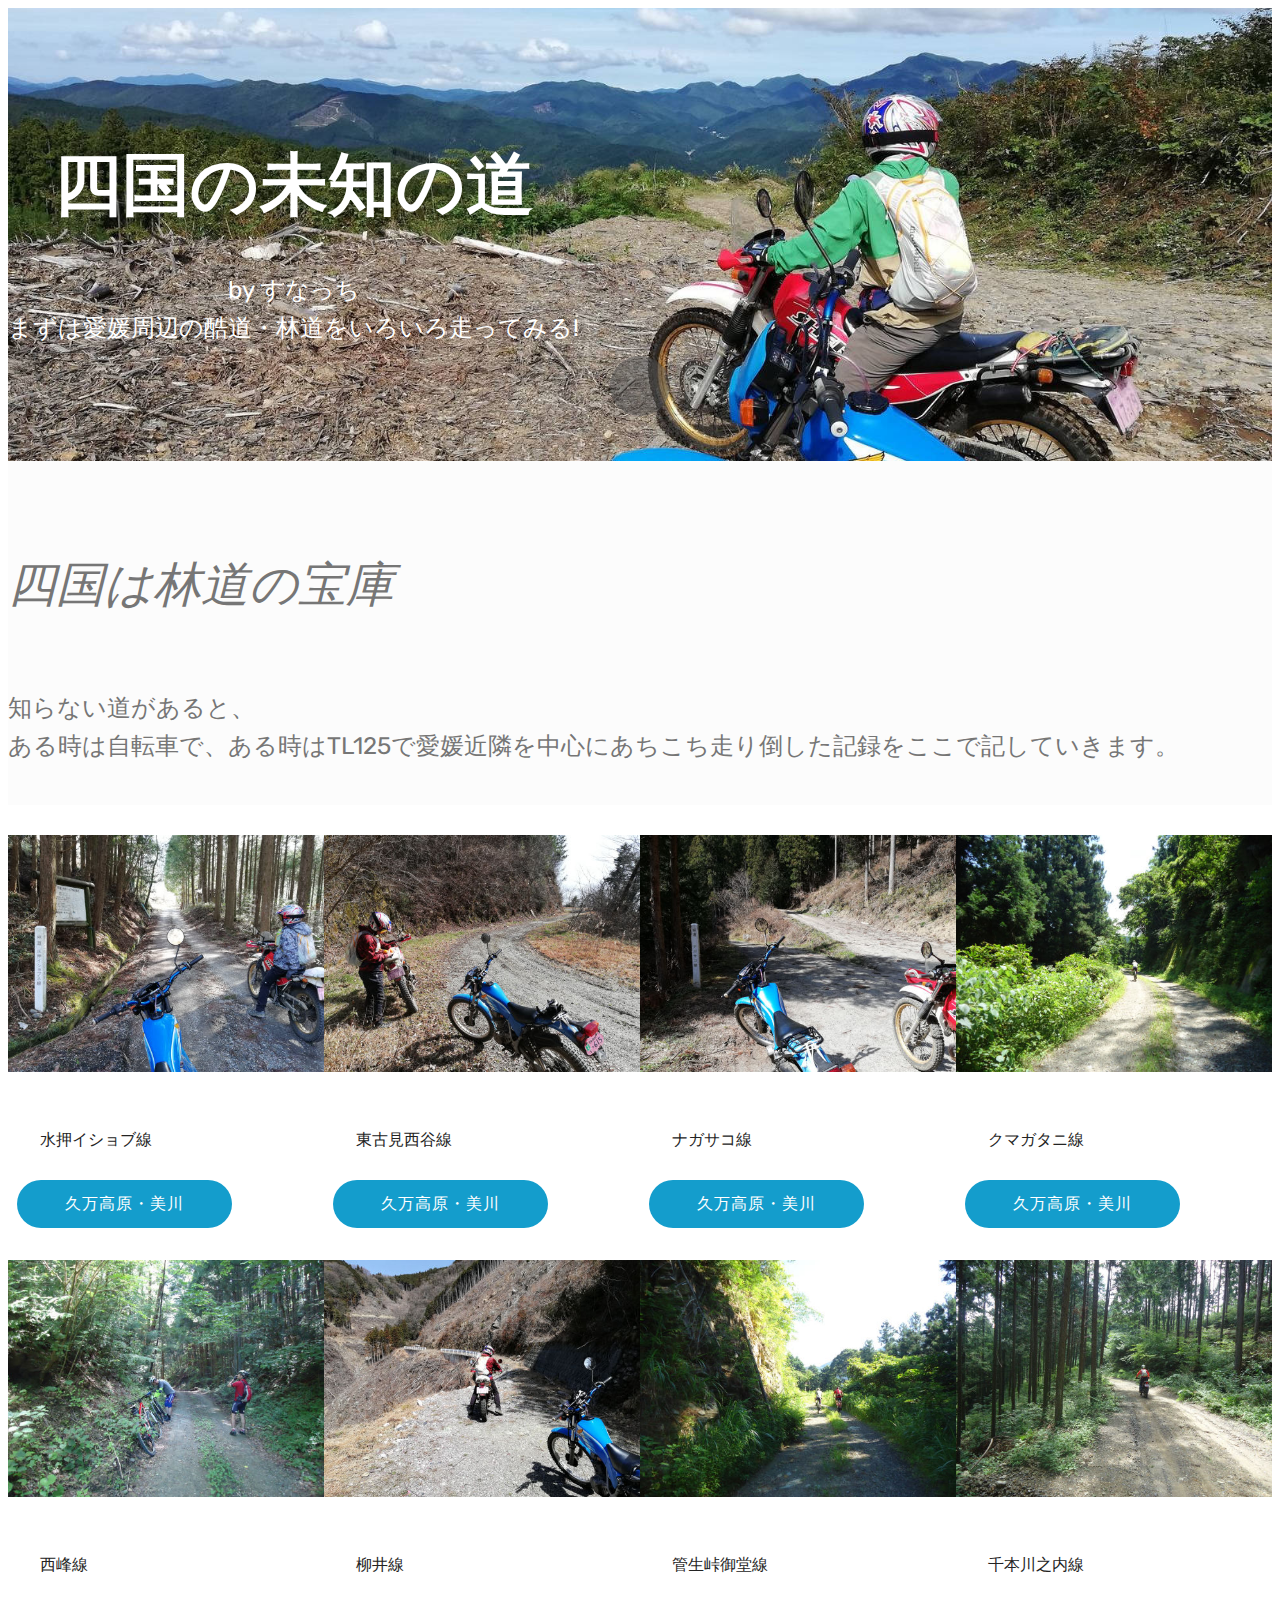
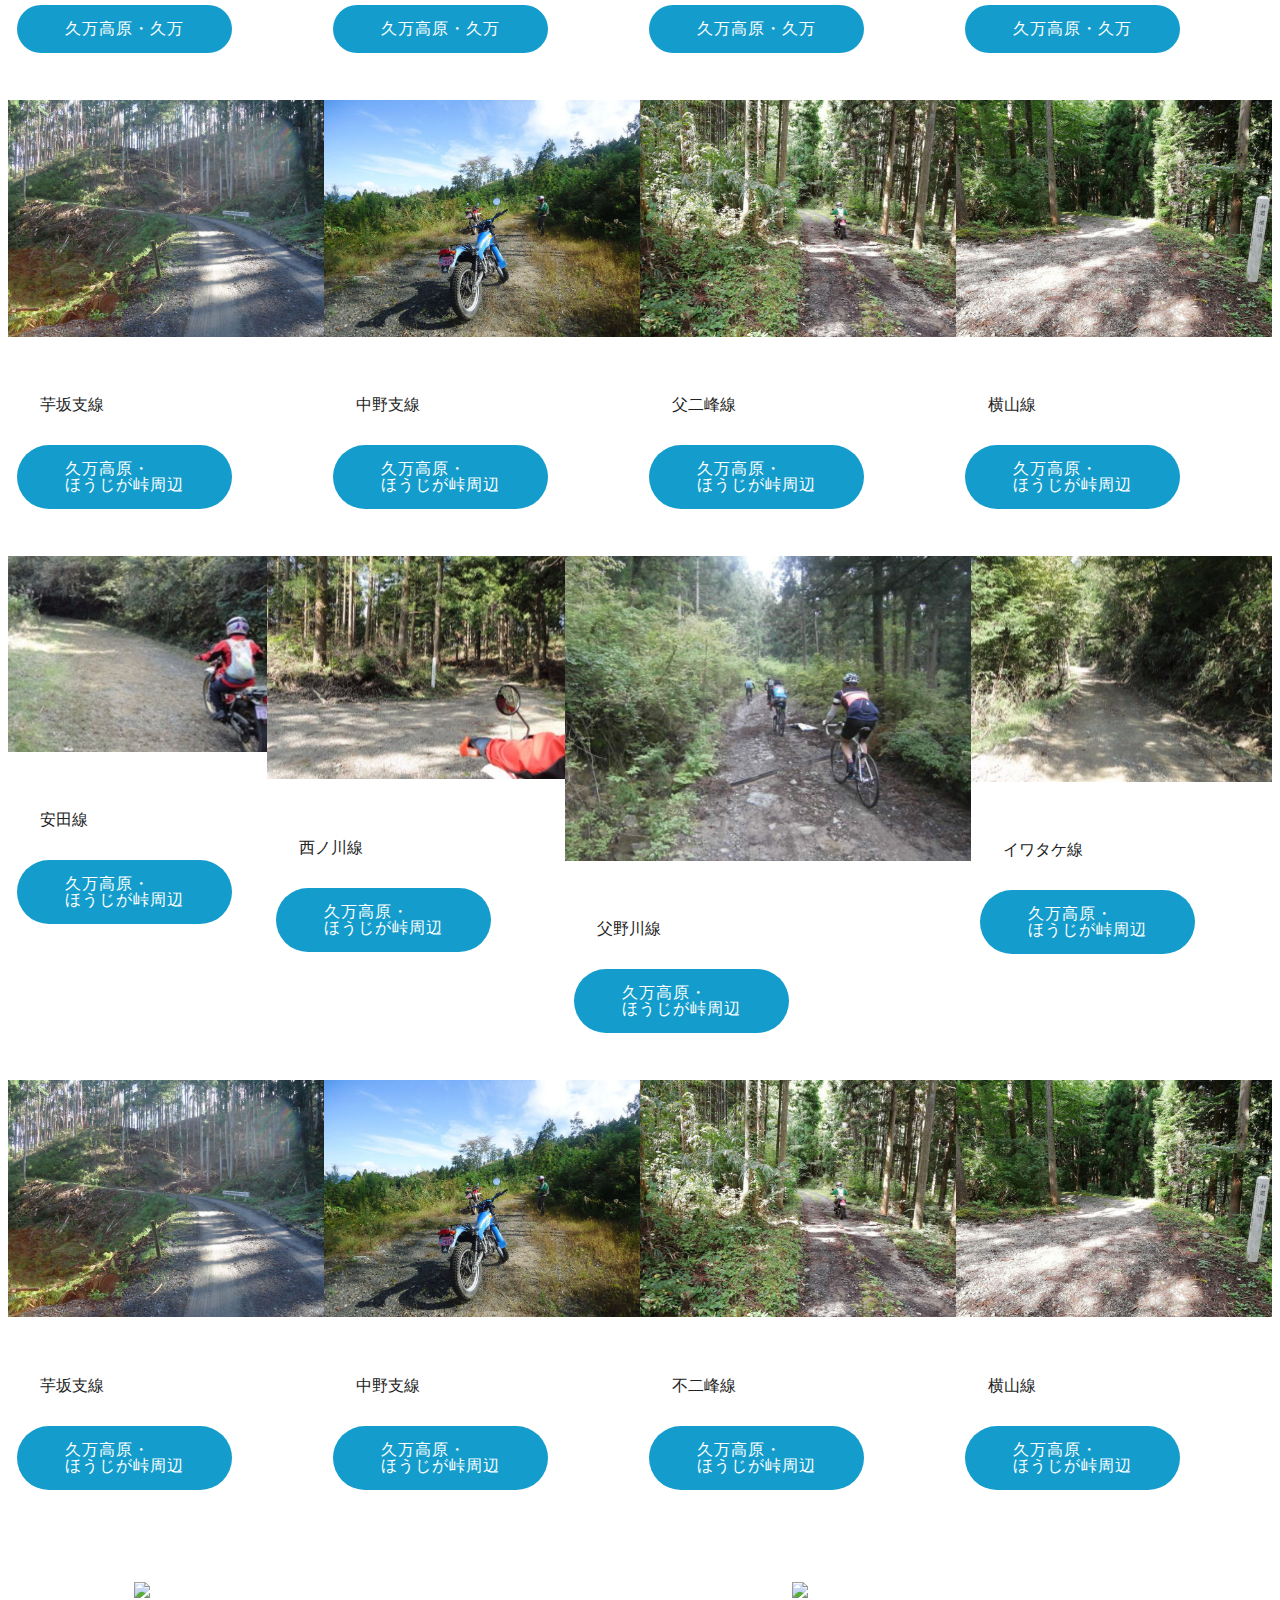
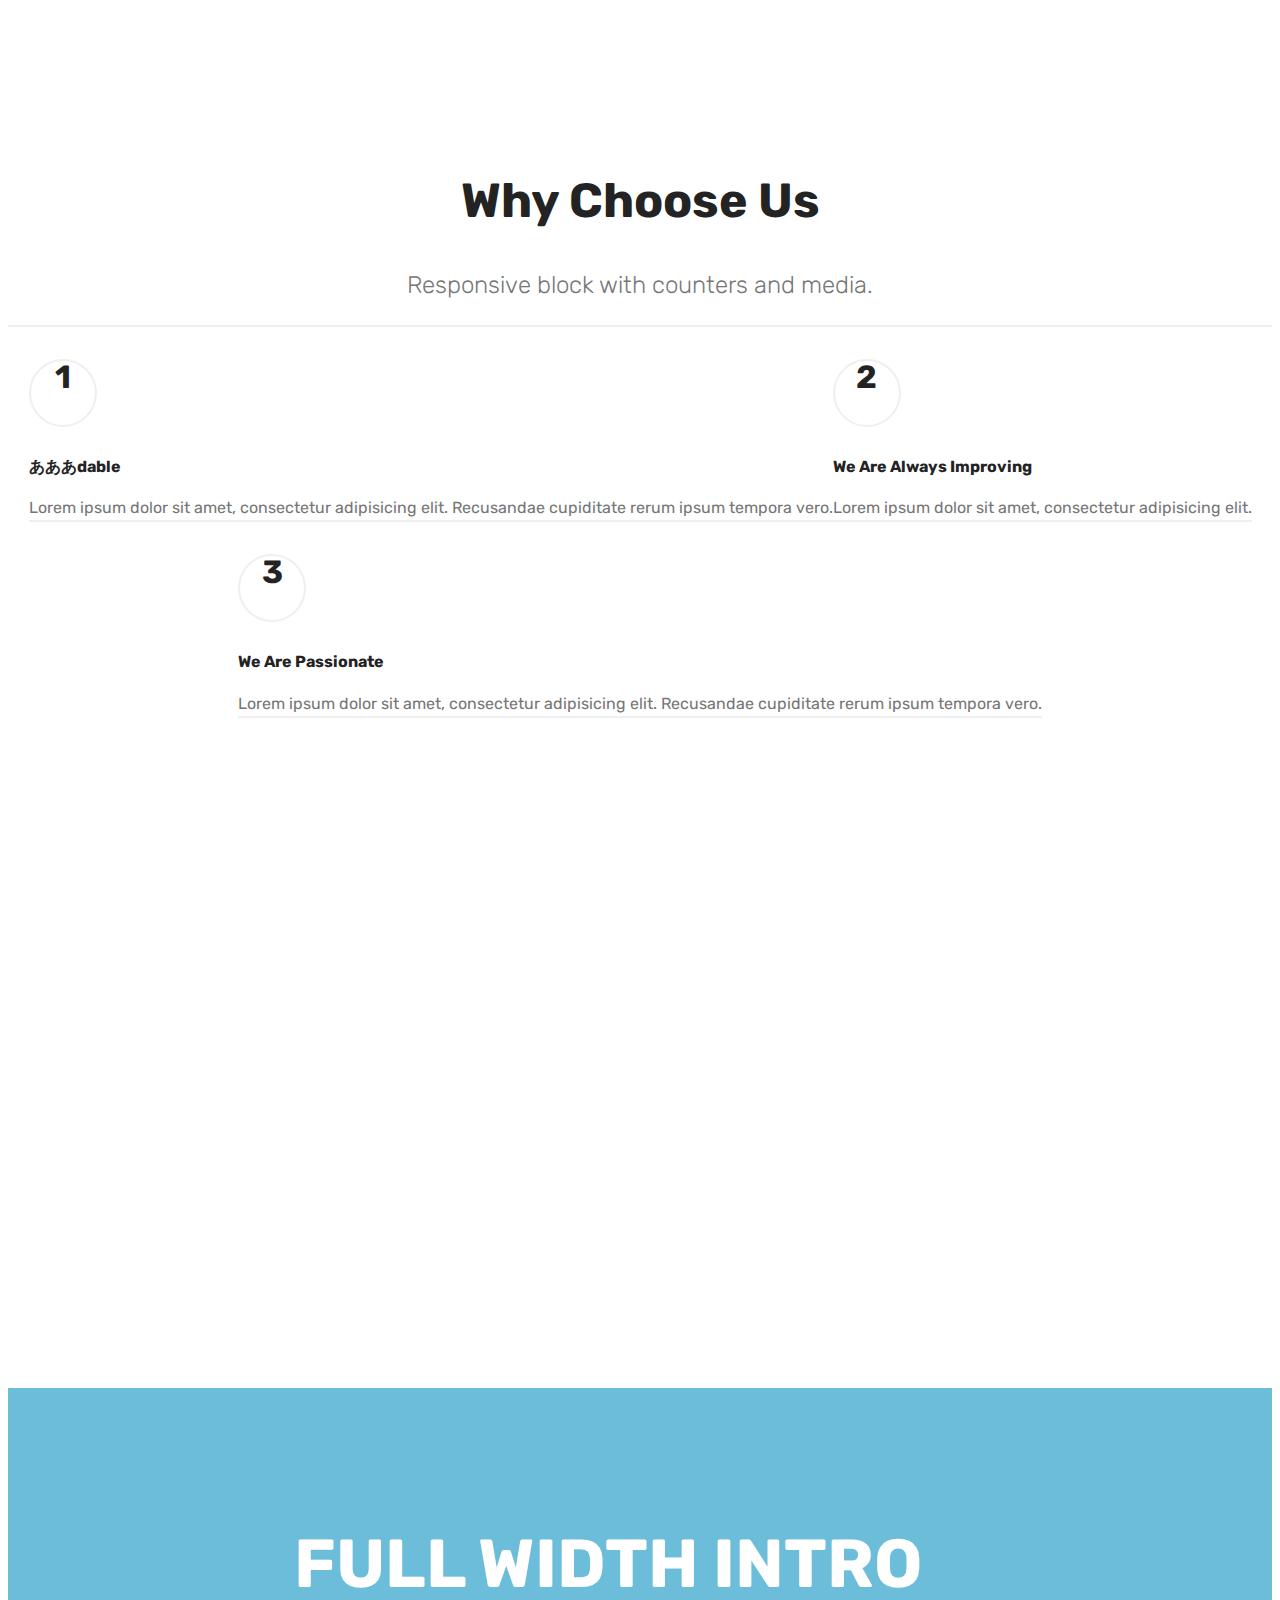
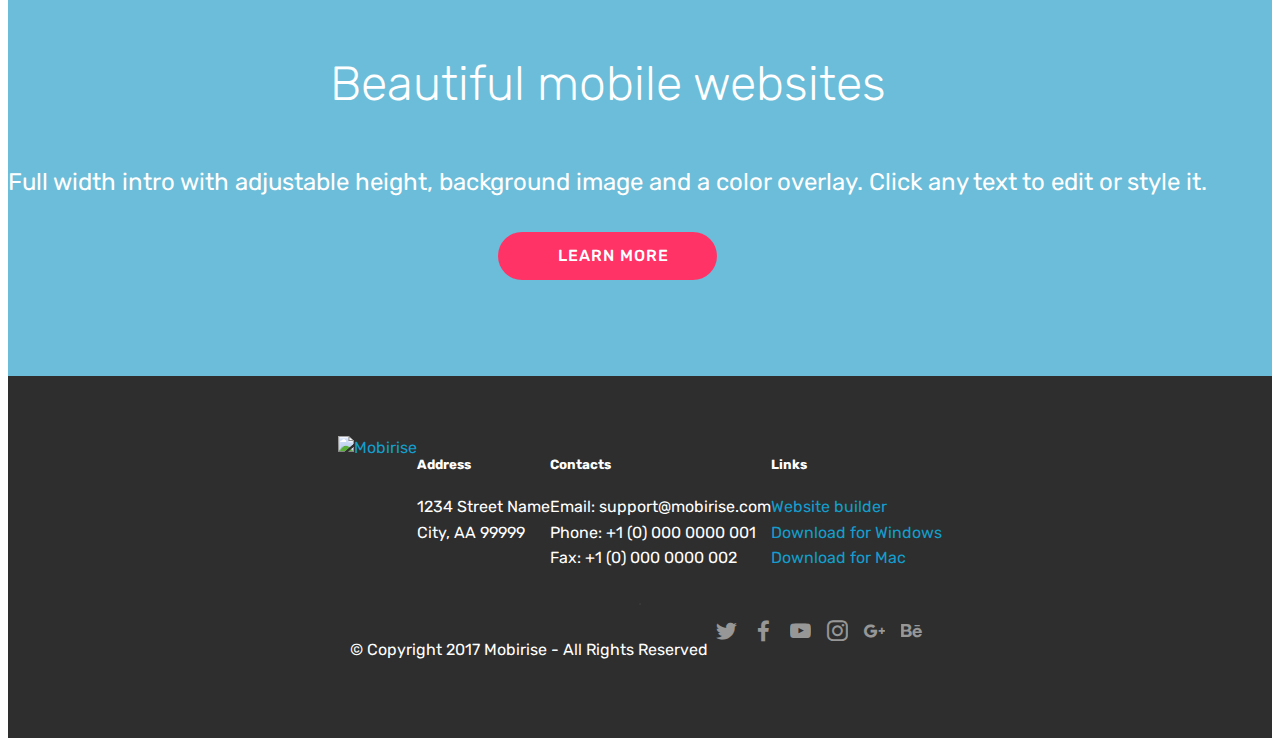
==== commit c751a67e: "create github pages" ====
--- a/index.html
+++ b/index.html
@@ -33,9 +33,9 @@
     <div class="container align-center">
         <div class="row justify-content-md-center">
             <div class="mbr-white col-md-10">
-                <h1 class="mbr-section-title mbr-bold pb-3 mbr-fonts-style display-1">すなっちの四国の林道</h1>
+                <h1 class="mbr-section-title mbr-bold pb-3 mbr-fonts-style display-1">四国の未知の道</h1>
                 
-                <p class="mbr-text pb-3 mbr-fonts-style display-5">まずは愛媛周辺の林道をいろいろ走ってみる!</p>
+                <p class="mbr-text pb-3 mbr-fonts-style display-5">by すなっち<br>まずは愛媛周辺の酷道・林道をいろいろ走ってみる!</p>
                 
             </div>
         </div>
@@ -47,7 +47,7 @@
     </div>
 </section>
 
-<section class="engine"><a href="https://mobirise.info/h">how to create a web page for free</a></section><section class="header9 cid-rSU6DEPLOV mbr-parallax-background" id="header9-3">
+<section class="engine"><a href="https://mobirise.info/n">simple site templates</a></section><section class="header9 cid-rSU6DEPLOV mbr-parallax-background" id="header9-3">
 
     
 
@@ -57,12 +57,8 @@
     <div class="container">
         <div class="media-container-column mbr-white">
             
-            <h3 class="mbr-section-subtitle align-left mbr-light pb-3 mbr-fonts-style display-2">
-                Beautiful mobile websites
-            </h3>
-            <p class="mbr-text align-left pb-3 mbr-fonts-style display-5">
-                Click any text to edit or style it. Select text to insert a link. Click blue "Gear" icon in the top right corner to hide/show buttons, text, title and change the block background. Click red "+" in the bottom right corner to add a new block. Use the top left menu to create new pages, sites and add themes.
-            </p>
+            <h3 class="mbr-section-subtitle align-left mbr-light pb-3 mbr-fonts-style display-2">四国は林道の宝庫</h3>
+            <p class="mbr-text align-left pb-3 mbr-fonts-style display-5">知らない道があると、<br>ある時は自転車で、ある時はTL125で愛媛近隣を中心にあちこち走り倒した記録をここで記していきます。</p>
             
         </div>
     </div>
@@ -80,21 +76,21 @@
             <div class="card p-3 col-12 col-md-6 col-lg-3">
                 <div class="card-wrapper">
                     <div class="card-img">
-                        <img src="assets/images/background1.jpg" alt="Mobirise" title="">
+                        <img src="assets/images/img-20200321-152124-492x369.jpg" alt="Mobirise" title="">
                     </div>
                     <div class="card-box">
                         <h4 class="card-title mbr-fonts-style display-7">
                             水押イショブ線</h4>
                         
                     </div>
-                    <div class="mbr-section-btn text-center"><a href="https://mobirise.co" class="btn btn-primary display-4">久万高原</a></div>
-                </div>
-            </div>
-
-            <div class="card p-3 col-12 col-md-6 col-lg-3">
-                <div class="card-wrapper">
-                    <div class="card-img">
-                        <img src="assets/images/background2.jpg" alt="Mobirise">
+                    <div class="mbr-section-btn text-center"><a href="https://mobirise.co" class="btn btn-primary display-4">久万高原・美川</a></div>
+                </div>
+            </div>
+
+            <div class="card p-3 col-12 col-md-6 col-lg-3">
+                <div class="card-wrapper">
+                    <div class="card-img">
+                        <img src="assets/images/img-20200321-144216-492x369.jpg" alt="Mobirise" title="">
                     </div>
                     <div class="card-box">
                         <h4 class="card-title mbr-fonts-style display-7">
@@ -102,45 +98,309 @@
                         
                     </div>
                     <div class="mbr-section-btn text-center"><a href="https://mobirise.co" class="btn btn-primary display-4">
-                            久万高原</a></div>
-                </div>
-            </div>
-
-            <div class="card p-3 col-12 col-md-6 col-lg-3">
-                <div class="card-wrapper">
-                    <div class="card-img">
-                        <img src="assets/images/background3.jpg" alt="Mobirise">
-                    </div>
-                    <div class="card-box">
-                        <h4 class="card-title mbr-fonts-style display-7">
-                            Unique Styles
-                        </h4>
-                        
-                    </div>
-                    <div class="mbr-section-btn text-center">
-                        <a href="https://mobirise.co" class="btn btn-primary display-4">
-                            Learn More
-                        </a>
-                    </div>
-                </div>
-            </div>
-
-            <div class="card p-3 col-12 col-md-6 col-lg-3">
-                <div class="card-wrapper">
-                    <div class="card-img">
-                        <img src="assets/images/background4.jpg" alt="Mobirise">
-                    </div>
-                    <div class="card-box">
-                        <h4 class="card-title mbr-fonts-style display-7">
-                            Unlimited Sites
-                        </h4>
-                        
-                    </div>
-                    <div class="mbr-section-btn text-center">
-                        <a href="https://mobirise.co" class="btn btn-primary display-4">
-                            Learn More
-                        </a>
-                    </div>
+                            久万高原・美川</a></div>
+                </div>
+            </div>
+
+            <div class="card p-3 col-12 col-md-6 col-lg-3">
+                <div class="card-wrapper">
+                    <div class="card-img">
+                        <img src="assets/images/img-20200321-140817-492x369.jpg" alt="Mobirise" title="">
+                    </div>
+                    <div class="card-box">
+                        <h4 class="card-title mbr-fonts-style display-7">
+                            ナガサコ線</h4>
+                        
+                    </div>
+                    <div class="mbr-section-btn text-center"><a href="https://mobirise.co" class="btn btn-primary display-4">久万高原・美川</a></div>
+                </div>
+            </div>
+
+            <div class="card p-3 col-12 col-md-6 col-lg-3">
+                <div class="card-wrapper">
+                    <div class="card-img">
+                        <img src="assets/images/e451a400-492x369.jpg" alt="Mobirise" title="">
+                    </div>
+                    <div class="card-box">
+                        <h4 class="card-title mbr-fonts-style display-7">クマガタニ線</h4>
+                        
+                    </div>
+                    <div class="mbr-section-btn text-center"><a href="https://mobirise.co" class="btn btn-primary display-4">
+                            久万高原・美川</a></div>
+                </div>
+            </div>
+        </div>
+    </div>
+</section>
+
+<section class="features3 cid-rUuHZIGWEL" id="features3-k">
+
+    
+
+    
+    <div class="container">
+        <div class="media-container-row">
+            <div class="card p-3 col-12 col-md-6 col-lg-3">
+                <div class="card-wrapper">
+                    <div class="card-img">
+                        <img src="assets/images/7405c623-492x369.jpg" alt="Mobirise" title="">
+                    </div>
+                    <div class="card-box">
+                        <h4 class="card-title mbr-fonts-style display-7">西峰線</h4>
+                        
+                    </div>
+                    <div class="mbr-section-btn text-center"><a href="https://mobirise.co" class="btn btn-primary display-4">
+                            久万高原・久万</a></div>
+                </div>
+            </div>
+
+            <div class="card p-3 col-12 col-md-6 col-lg-3">
+                <div class="card-wrapper">
+                    <div class="card-img">
+                        <img src="assets/images/img-20200321-121940-492x369.jpg" alt="Mobirise" title="">
+                    </div>
+                    <div class="card-box">
+                        <h4 class="card-title mbr-fonts-style display-7">
+                            柳井線</h4>
+                        
+                    </div>
+                    <div class="mbr-section-btn text-center"><a href="https://mobirise.co" class="btn btn-primary display-4">久万高原・久万</a></div>
+                </div>
+            </div>
+
+            <div class="card p-3 col-12 col-md-6 col-lg-3">
+                <div class="card-wrapper">
+                    <div class="card-img">
+                        <img src="assets/images/190cc977-492x369.jpg" alt="Mobirise" title="">
+                    </div>
+                    <div class="card-box">
+                        <h4 class="card-title mbr-fonts-style display-7">
+                            管生峠御堂線
+                        </h4>
+                        
+                    </div>
+                    <div class="mbr-section-btn text-center"><a href="https://mobirise.co" class="btn btn-primary display-4">
+                            久万高原・久万</a></div>
+                </div>
+            </div>
+
+            <div class="card p-3 col-12 col-md-6 col-lg-3">
+                <div class="card-wrapper">
+                    <div class="card-img">
+                        <img src="assets/images/3736a391-492x369.jpg" alt="Mobirise" title="">
+                    </div>
+                    <div class="card-box">
+                        <h4 class="card-title mbr-fonts-style display-7">
+                            千本川之内線
+                        </h4>
+                        
+                    </div>
+                    <div class="mbr-section-btn text-center"><a href="https://mobirise.co" class="btn btn-primary display-4">
+                            久万高原・久万</a></div>
+                </div>
+            </div>
+        </div>
+    </div>
+</section>
+
+<section class="features3 cid-rUuWMaR0L9" id="features3-l">
+
+    
+
+    
+    <div class="container">
+        <div class="media-container-row">
+            <div class="card p-3 col-12 col-md-6 col-lg-3">
+                <div class="card-wrapper">
+                    <div class="card-img">
+                        <img src="assets/images/863be3aa-492x369.jpg" alt="Mobirise" title="">
+                    </div>
+                    <div class="card-box">
+                        <h4 class="card-title mbr-fonts-style display-7">芋坂支線</h4>
+                        
+                    </div>
+                    <div class="mbr-section-btn text-center"><a href="https://mobirise.co" class="btn btn-primary display-4">
+                            久万高原・<br>ほうじが峠周辺</a></div>
+                </div>
+            </div>
+
+            <div class="card p-3 col-12 col-md-6 col-lg-3">
+                <div class="card-wrapper">
+                    <div class="card-img">
+                        <img src="assets/images/0b681308-492x369.jpg" alt="Mobirise" title="">
+                    </div>
+                    <div class="card-box">
+                        <h4 class="card-title mbr-fonts-style display-7">中野支線</h4>
+                        
+                    </div>
+                    <div class="mbr-section-btn text-center"><a href="https://mobirise.co" class="btn btn-primary display-4">久万高原・<br>ほうじが峠周辺</a></div>
+                </div>
+            </div>
+
+            <div class="card p-3 col-12 col-md-6 col-lg-3">
+                <div class="card-wrapper">
+                    <div class="card-img">
+                        <img src="assets/images/8732f65b-492x369.jpg" alt="Mobirise" title="">
+                    </div>
+                    <div class="card-box">
+                        <h4 class="card-title mbr-fonts-style display-7">父二峰線
+                        </h4>
+                        
+                    </div>
+                    <div class="mbr-section-btn text-center"><a href="https://mobirise.co" class="btn btn-primary display-4">
+                            久万高原・<br>ほうじが峠周辺</a></div>
+                </div>
+            </div>
+
+            <div class="card p-3 col-12 col-md-6 col-lg-3">
+                <div class="card-wrapper">
+                    <div class="card-img">
+                        <img src="assets/images/7a9cdc31-492x369.jpg" alt="Mobirise" title="">
+                    </div>
+                    <div class="card-box">
+                        <h4 class="card-title mbr-fonts-style display-7">
+                            横山線
+                        </h4>
+                        
+                    </div>
+                    <div class="mbr-section-btn text-center"><a href="https://mobirise.co" class="btn btn-primary display-4">
+                            久万高原・<br>ほうじが峠周辺</a></div>
+                </div>
+            </div>
+        </div>
+    </div>
+</section>
+
+<section class="features3 cid-rUuYzmXs3g" id="features3-m">
+
+    
+
+    
+    <div class="container">
+        <div class="media-container-row">
+            <div class="card p-3 col-12 col-md-6 col-lg-3">
+                <div class="card-wrapper">
+                    <div class="card-img">
+                        <img src="assets/images/cf82bfb5-1-492x277.jpeg" alt="Mobirise" title="">
+                    </div>
+                    <div class="card-box">
+                        <h4 class="card-title mbr-fonts-style display-7">安田線</h4>
+                        
+                    </div>
+                    <div class="mbr-section-btn text-center"><a href="https://mobirise.co" class="btn btn-primary display-4">
+                            久万高原・<br>ほうじが峠周辺</a></div>
+                </div>
+            </div>
+
+            <div class="card p-3 col-12 col-md-6 col-lg-3">
+                <div class="card-wrapper">
+                    <div class="card-img">
+                        <img src="assets/images/9d825c4d-4-492x277.jpeg" alt="Mobirise" title="">
+                    </div>
+                    <div class="card-box">
+                        <h4 class="card-title mbr-fonts-style display-7">西ノ川線</h4>
+                        
+                    </div>
+                    <div class="mbr-section-btn text-center"><a href="https://mobirise.co" class="btn btn-primary display-4">久万高原・<br>ほうじが峠周辺</a></div>
+                </div>
+            </div>
+
+            <div class="card p-3 col-12 col-md-6 col-lg-3">
+                <div class="card-wrapper">
+                    <div class="card-img">
+                        <img src="assets/images/29abc176-492x369.jpg" alt="Mobirise" title="">
+                    </div>
+                    <div class="card-box">
+                        <h4 class="card-title mbr-fonts-style display-7">父野川線
+                        </h4>
+                        
+                    </div>
+                    <div class="mbr-section-btn text-center"><a href="https://mobirise.co" class="btn btn-primary display-4">
+                            久万高原・<br>ほうじが峠周辺</a></div>
+                </div>
+            </div>
+
+            <div class="card p-3 col-12 col-md-6 col-lg-3">
+                <div class="card-wrapper">
+                    <div class="card-img">
+                        <img src="assets/images/363aa669-492x277.jpeg" alt="Mobirise" title="">
+                    </div>
+                    <div class="card-box">
+                        <h4 class="card-title mbr-fonts-style display-7">イワタケ線
+                        </h4>
+                        
+                    </div>
+                    <div class="mbr-section-btn text-center"><a href="https://mobirise.co" class="btn btn-primary display-4">
+                            久万高原・<br>ほうじが峠周辺</a></div>
+                </div>
+            </div>
+        </div>
+    </div>
+</section>
+
+<section class="features3 cid-rUv2RMAyhw" id="features3-n">
+
+    
+
+    
+    <div class="container">
+        <div class="media-container-row">
+            <div class="card p-3 col-12 col-md-6 col-lg-3">
+                <div class="card-wrapper">
+                    <div class="card-img">
+                        <img src="assets/images/863be3aa-492x369.jpg" alt="Mobirise" title="">
+                    </div>
+                    <div class="card-box">
+                        <h4 class="card-title mbr-fonts-style display-7">芋坂支線</h4>
+                        
+                    </div>
+                    <div class="mbr-section-btn text-center"><a href="https://mobirise.co" class="btn btn-primary display-4">
+                            久万高原・<br>ほうじが峠周辺</a></div>
+                </div>
+            </div>
+
+            <div class="card p-3 col-12 col-md-6 col-lg-3">
+                <div class="card-wrapper">
+                    <div class="card-img">
+                        <img src="assets/images/0b681308-492x369.jpg" alt="Mobirise" title="">
+                    </div>
+                    <div class="card-box">
+                        <h4 class="card-title mbr-fonts-style display-7">中野支線</h4>
+                        
+                    </div>
+                    <div class="mbr-section-btn text-center"><a href="https://mobirise.co" class="btn btn-primary display-4">久万高原・<br>ほうじが峠周辺</a></div>
+                </div>
+            </div>
+
+            <div class="card p-3 col-12 col-md-6 col-lg-3">
+                <div class="card-wrapper">
+                    <div class="card-img">
+                        <img src="assets/images/8732f65b-492x369.jpg" alt="Mobirise" title="">
+                    </div>
+                    <div class="card-box">
+                        <h4 class="card-title mbr-fonts-style display-7">
+                            不二峰線
+                        </h4>
+                        
+                    </div>
+                    <div class="mbr-section-btn text-center"><a href="https://mobirise.co" class="btn btn-primary display-4">
+                            久万高原・<br>ほうじが峠周辺</a></div>
+                </div>
+            </div>
+
+            <div class="card p-3 col-12 col-md-6 col-lg-3">
+                <div class="card-wrapper">
+                    <div class="card-img">
+                        <img src="assets/images/7a9cdc31-492x369.jpg" alt="Mobirise" title="">
+                    </div>
+                    <div class="card-box">
+                        <h4 class="card-title mbr-fonts-style display-7">
+                            横山線
+                        </h4>
+                        
+                    </div>
+                    <div class="mbr-section-btn text-center"><a href="https://mobirise.co" class="btn btn-primary display-4">
+                            久万高原・<br>ほうじが峠周辺</a></div>
                 </div>
             </div>
         </div>
@@ -236,7 +496,7 @@
     <div class="container">
         <div class="media-container-row">
             <div class="col-md-8">
-                <div class="google-map"><iframe frameborder="0" style="border:0" src="https://www.google.com/maps/embed/v1/place?key=AIzaSyAEIpgj38KyLFELm2bK9Y7krBkz1K-cMq8&amp;q=place_id:ChIJn6wOs6lZwokRLKy1iqRcoKw" allowfullscreen=""></iframe></div>
+                <div class="google-map"><iframe frameborder="0" style="border:0" src="https://www.google.com/maps/embed/v1/place?key=AIzaSyCx3d07zxHPLvkFBLlAR3Ng8a9wsAsGoJ8&amp;q=place_id:ChIJn6wOs6lZwokRLKy1iqRcoKw" allowfullscreen=""></iframe></div>
         </div>
     </div>
 </div></section>
--- a/assets/mobirise/css/mbr-additional.css
+++ b/assets/mobirise/css/mbr-additional.css
@@ -713,11 +713,11 @@
 .cid-qTkA127IK8 {
   padding-top: 90px;
   padding-bottom: 90px;
-  background-image: url("../../../assets/images/mbr-1920x1371.jpg");
+  background-image: url("../../../assets/images/2d5be9af-1599x787.jpg");
 }
 .cid-rSU6DEPLOV {
-  padding-top: 90px;
-  padding-bottom: 90px;
+  padding-top: 45px;
+  padding-bottom: 15px;
   background-image: url("../../../assets/images/mbr-1920x1261.jpg");
 }
 .cid-rSU6DEPLOV h1 {
@@ -732,8 +732,8 @@
   font-style: italic;
 }
 .cid-rSU6NXtxGS {
-  padding-top: 60px;
-  padding-bottom: 15px;
+  padding-top: 30px;
+  padding-bottom: 0px;
   background-color: #ffffff;
 }
 .cid-rSU6NXtxGS .card-box {
@@ -768,6 +768,166 @@
   transition: box-shadow 0.3s;
 }
 .cid-rSU6NXtxGS .card-wrapper:hover {
+  box-shadow: 0px 0px 30px 0px rgba(0, 0, 0, 0.05);
+  transition: box-shadow 0.3s;
+}
+.cid-rUuHZIGWEL {
+  padding-top: 0px;
+  padding-bottom: 15px;
+  background-color: #ffffff;
+}
+.cid-rUuHZIGWEL .card-box {
+  padding: 0 2rem;
+}
+.cid-rUuHZIGWEL .mbr-section-btn {
+  padding-top: 1rem;
+}
+.cid-rUuHZIGWEL .mbr-section-btn a {
+  margin-top: 1rem;
+  margin-bottom: 0;
+}
+.cid-rUuHZIGWEL h4 {
+  font-weight: 500;
+  margin-bottom: 0;
+  text-align: left;
+  padding-top: 2rem;
+}
+.cid-rUuHZIGWEL p {
+  margin-bottom: 0;
+  text-align: left;
+  padding-top: 1.5rem;
+}
+.cid-rUuHZIGWEL .mbr-text {
+  color: #767676;
+}
+.cid-rUuHZIGWEL .card-wrapper {
+  height: 100%;
+  padding-bottom: 2rem;
+  background: #ffffff;
+  box-shadow: 0px 0px 0px 0px rgba(0, 0, 0, 0);
+  transition: box-shadow 0.3s;
+}
+.cid-rUuHZIGWEL .card-wrapper:hover {
+  box-shadow: 0px 0px 30px 0px rgba(0, 0, 0, 0.05);
+  transition: box-shadow 0.3s;
+}
+.cid-rUuWMaR0L9 {
+  padding-top: 0px;
+  padding-bottom: 15px;
+  background-color: #ffffff;
+}
+.cid-rUuWMaR0L9 .card-box {
+  padding: 0 2rem;
+}
+.cid-rUuWMaR0L9 .mbr-section-btn {
+  padding-top: 1rem;
+}
+.cid-rUuWMaR0L9 .mbr-section-btn a {
+  margin-top: 1rem;
+  margin-bottom: 0;
+}
+.cid-rUuWMaR0L9 h4 {
+  font-weight: 500;
+  margin-bottom: 0;
+  text-align: left;
+  padding-top: 2rem;
+}
+.cid-rUuWMaR0L9 p {
+  margin-bottom: 0;
+  text-align: left;
+  padding-top: 1.5rem;
+}
+.cid-rUuWMaR0L9 .mbr-text {
+  color: #767676;
+}
+.cid-rUuWMaR0L9 .card-wrapper {
+  height: 100%;
+  padding-bottom: 2rem;
+  background: #ffffff;
+  box-shadow: 0px 0px 0px 0px rgba(0, 0, 0, 0);
+  transition: box-shadow 0.3s;
+}
+.cid-rUuWMaR0L9 .card-wrapper:hover {
+  box-shadow: 0px 0px 30px 0px rgba(0, 0, 0, 0.05);
+  transition: box-shadow 0.3s;
+}
+.cid-rUuYzmXs3g {
+  padding-top: 0px;
+  padding-bottom: 15px;
+  background-color: #ffffff;
+}
+.cid-rUuYzmXs3g .card-box {
+  padding: 0 2rem;
+}
+.cid-rUuYzmXs3g .mbr-section-btn {
+  padding-top: 1rem;
+}
+.cid-rUuYzmXs3g .mbr-section-btn a {
+  margin-top: 1rem;
+  margin-bottom: 0;
+}
+.cid-rUuYzmXs3g h4 {
+  font-weight: 500;
+  margin-bottom: 0;
+  text-align: left;
+  padding-top: 2rem;
+}
+.cid-rUuYzmXs3g p {
+  margin-bottom: 0;
+  text-align: left;
+  padding-top: 1.5rem;
+}
+.cid-rUuYzmXs3g .mbr-text {
+  color: #767676;
+}
+.cid-rUuYzmXs3g .card-wrapper {
+  height: 100%;
+  padding-bottom: 2rem;
+  background: #ffffff;
+  box-shadow: 0px 0px 0px 0px rgba(0, 0, 0, 0);
+  transition: box-shadow 0.3s;
+}
+.cid-rUuYzmXs3g .card-wrapper:hover {
+  box-shadow: 0px 0px 30px 0px rgba(0, 0, 0, 0.05);
+  transition: box-shadow 0.3s;
+}
+.cid-rUv2RMAyhw {
+  padding-top: 0px;
+  padding-bottom: 15px;
+  background-color: #ffffff;
+}
+.cid-rUv2RMAyhw .card-box {
+  padding: 0 2rem;
+}
+.cid-rUv2RMAyhw .mbr-section-btn {
+  padding-top: 1rem;
+}
+.cid-rUv2RMAyhw .mbr-section-btn a {
+  margin-top: 1rem;
+  margin-bottom: 0;
+}
+.cid-rUv2RMAyhw h4 {
+  font-weight: 500;
+  margin-bottom: 0;
+  text-align: left;
+  padding-top: 2rem;
+}
+.cid-rUv2RMAyhw p {
+  margin-bottom: 0;
+  text-align: left;
+  padding-top: 1.5rem;
+}
+.cid-rUv2RMAyhw .mbr-text {
+  color: #767676;
+}
+.cid-rUv2RMAyhw .card-wrapper {
+  height: 100%;
+  padding-bottom: 2rem;
+  background: #ffffff;
+  box-shadow: 0px 0px 0px 0px rgba(0, 0, 0, 0);
+  transition: box-shadow 0.3s;
+}
+.cid-rUv2RMAyhw .card-wrapper:hover {
   box-shadow: 0px 0px 30px 0px rgba(0, 0, 0, 0.05);
   transition: box-shadow 0.3s;
 }
--- a/assets/mobirise/css/mbr-additional.css
+++ b/assets/mobirise/css/mbr-additional.css
@@ -713,11 +713,11 @@
 .cid-qTkA127IK8 {
   padding-top: 90px;
   padding-bottom: 90px;
-  background-image: url("../../../assets/images/mbr-1920x1371.jpg");
+  background-image: url("../../../assets/images/2d5be9af-1599x787.jpg");
 }
 .cid-rSU6DEPLOV {
-  padding-top: 90px;
-  padding-bottom: 90px;
+  padding-top: 45px;
+  padding-bottom: 15px;
   background-image: url("../../../assets/images/mbr-1920x1261.jpg");
 }
 .cid-rSU6DEPLOV h1 {
@@ -732,8 +732,8 @@
   font-style: italic;
 }
 .cid-rSU6NXtxGS {
-  padding-top: 60px;
-  padding-bottom: 15px;
+  padding-top: 30px;
+  padding-bottom: 0px;
   background-color: #ffffff;
 }
 .cid-rSU6NXtxGS .card-box {
@@ -768,6 +768,166 @@
   transition: box-shadow 0.3s;
 }
 .cid-rSU6NXtxGS .card-wrapper:hover {
+  box-shadow: 0px 0px 30px 0px rgba(0, 0, 0, 0.05);
+  transition: box-shadow 0.3s;
+}
+.cid-rUuHZIGWEL {
+  padding-top: 0px;
+  padding-bottom: 15px;
+  background-color: #ffffff;
+}
+.cid-rUuHZIGWEL .card-box {
+  padding: 0 2rem;
+}
+.cid-rUuHZIGWEL .mbr-section-btn {
+  padding-top: 1rem;
+}
+.cid-rUuHZIGWEL .mbr-section-btn a {
+  margin-top: 1rem;
+  margin-bottom: 0;
+}
+.cid-rUuHZIGWEL h4 {
+  font-weight: 500;
+  margin-bottom: 0;
+  text-align: left;
+  padding-top: 2rem;
+}
+.cid-rUuHZIGWEL p {
+  margin-bottom: 0;
+  text-align: left;
+  padding-top: 1.5rem;
+}
+.cid-rUuHZIGWEL .mbr-text {
+  color: #767676;
+}
+.cid-rUuHZIGWEL .card-wrapper {
+  height: 100%;
+  padding-bottom: 2rem;
+  background: #ffffff;
+  box-shadow: 0px 0px 0px 0px rgba(0, 0, 0, 0);
+  transition: box-shadow 0.3s;
+}
+.cid-rUuHZIGWEL .card-wrapper:hover {
+  box-shadow: 0px 0px 30px 0px rgba(0, 0, 0, 0.05);
+  transition: box-shadow 0.3s;
+}
+.cid-rUuWMaR0L9 {
+  padding-top: 0px;
+  padding-bottom: 15px;
+  background-color: #ffffff;
+}
+.cid-rUuWMaR0L9 .card-box {
+  padding: 0 2rem;
+}
+.cid-rUuWMaR0L9 .mbr-section-btn {
+  padding-top: 1rem;
+}
+.cid-rUuWMaR0L9 .mbr-section-btn a {
+  margin-top: 1rem;
+  margin-bottom: 0;
+}
+.cid-rUuWMaR0L9 h4 {
+  font-weight: 500;
+  margin-bottom: 0;
+  text-align: left;
+  padding-top: 2rem;
+}
+.cid-rUuWMaR0L9 p {
+  margin-bottom: 0;
+  text-align: left;
+  padding-top: 1.5rem;
+}
+.cid-rUuWMaR0L9 .mbr-text {
+  color: #767676;
+}
+.cid-rUuWMaR0L9 .card-wrapper {
+  height: 100%;
+  padding-bottom: 2rem;
+  background: #ffffff;
+  box-shadow: 0px 0px 0px 0px rgba(0, 0, 0, 0);
+  transition: box-shadow 0.3s;
+}
+.cid-rUuWMaR0L9 .card-wrapper:hover {
+  box-shadow: 0px 0px 30px 0px rgba(0, 0, 0, 0.05);
+  transition: box-shadow 0.3s;
+}
+.cid-rUuYzmXs3g {
+  padding-top: 0px;
+  padding-bottom: 15px;
+  background-color: #ffffff;
+}
+.cid-rUuYzmXs3g .card-box {
+  padding: 0 2rem;
+}
+.cid-rUuYzmXs3g .mbr-section-btn {
+  padding-top: 1rem;
+}
+.cid-rUuYzmXs3g .mbr-section-btn a {
+  margin-top: 1rem;
+  margin-bottom: 0;
+}
+.cid-rUuYzmXs3g h4 {
+  font-weight: 500;
+  margin-bottom: 0;
+  text-align: left;
+  padding-top: 2rem;
+}
+.cid-rUuYzmXs3g p {
+  margin-bottom: 0;
+  text-align: left;
+  padding-top: 1.5rem;
+}
+.cid-rUuYzmXs3g .mbr-text {
+  color: #767676;
+}
+.cid-rUuYzmXs3g .card-wrapper {
+  height: 100%;
+  padding-bottom: 2rem;
+  background: #ffffff;
+  box-shadow: 0px 0px 0px 0px rgba(0, 0, 0, 0);
+  transition: box-shadow 0.3s;
+}
+.cid-rUuYzmXs3g .card-wrapper:hover {
+  box-shadow: 0px 0px 30px 0px rgba(0, 0, 0, 0.05);
+  transition: box-shadow 0.3s;
+}
+.cid-rUv2RMAyhw {
+  padding-top: 0px;
+  padding-bottom: 15px;
+  background-color: #ffffff;
+}
+.cid-rUv2RMAyhw .card-box {
+  padding: 0 2rem;
+}
+.cid-rUv2RMAyhw .mbr-section-btn {
+  padding-top: 1rem;
+}
+.cid-rUv2RMAyhw .mbr-section-btn a {
+  margin-top: 1rem;
+  margin-bottom: 0;
+}
+.cid-rUv2RMAyhw h4 {
+  font-weight: 500;
+  margin-bottom: 0;
+  text-align: left;
+  padding-top: 2rem;
+}
+.cid-rUv2RMAyhw p {
+  margin-bottom: 0;
+  text-align: left;
+  padding-top: 1.5rem;
+}
+.cid-rUv2RMAyhw .mbr-text {
+  color: #767676;
+}
+.cid-rUv2RMAyhw .card-wrapper {
+  height: 100%;
+  padding-bottom: 2rem;
+  background: #ffffff;
+  box-shadow: 0px 0px 0px 0px rgba(0, 0, 0, 0);
+  transition: box-shadow 0.3s;
+}
+.cid-rUv2RMAyhw .card-wrapper:hover {
   box-shadow: 0px 0px 30px 0px rgba(0, 0, 0, 0.05);
   transition: box-shadow 0.3s;
 }
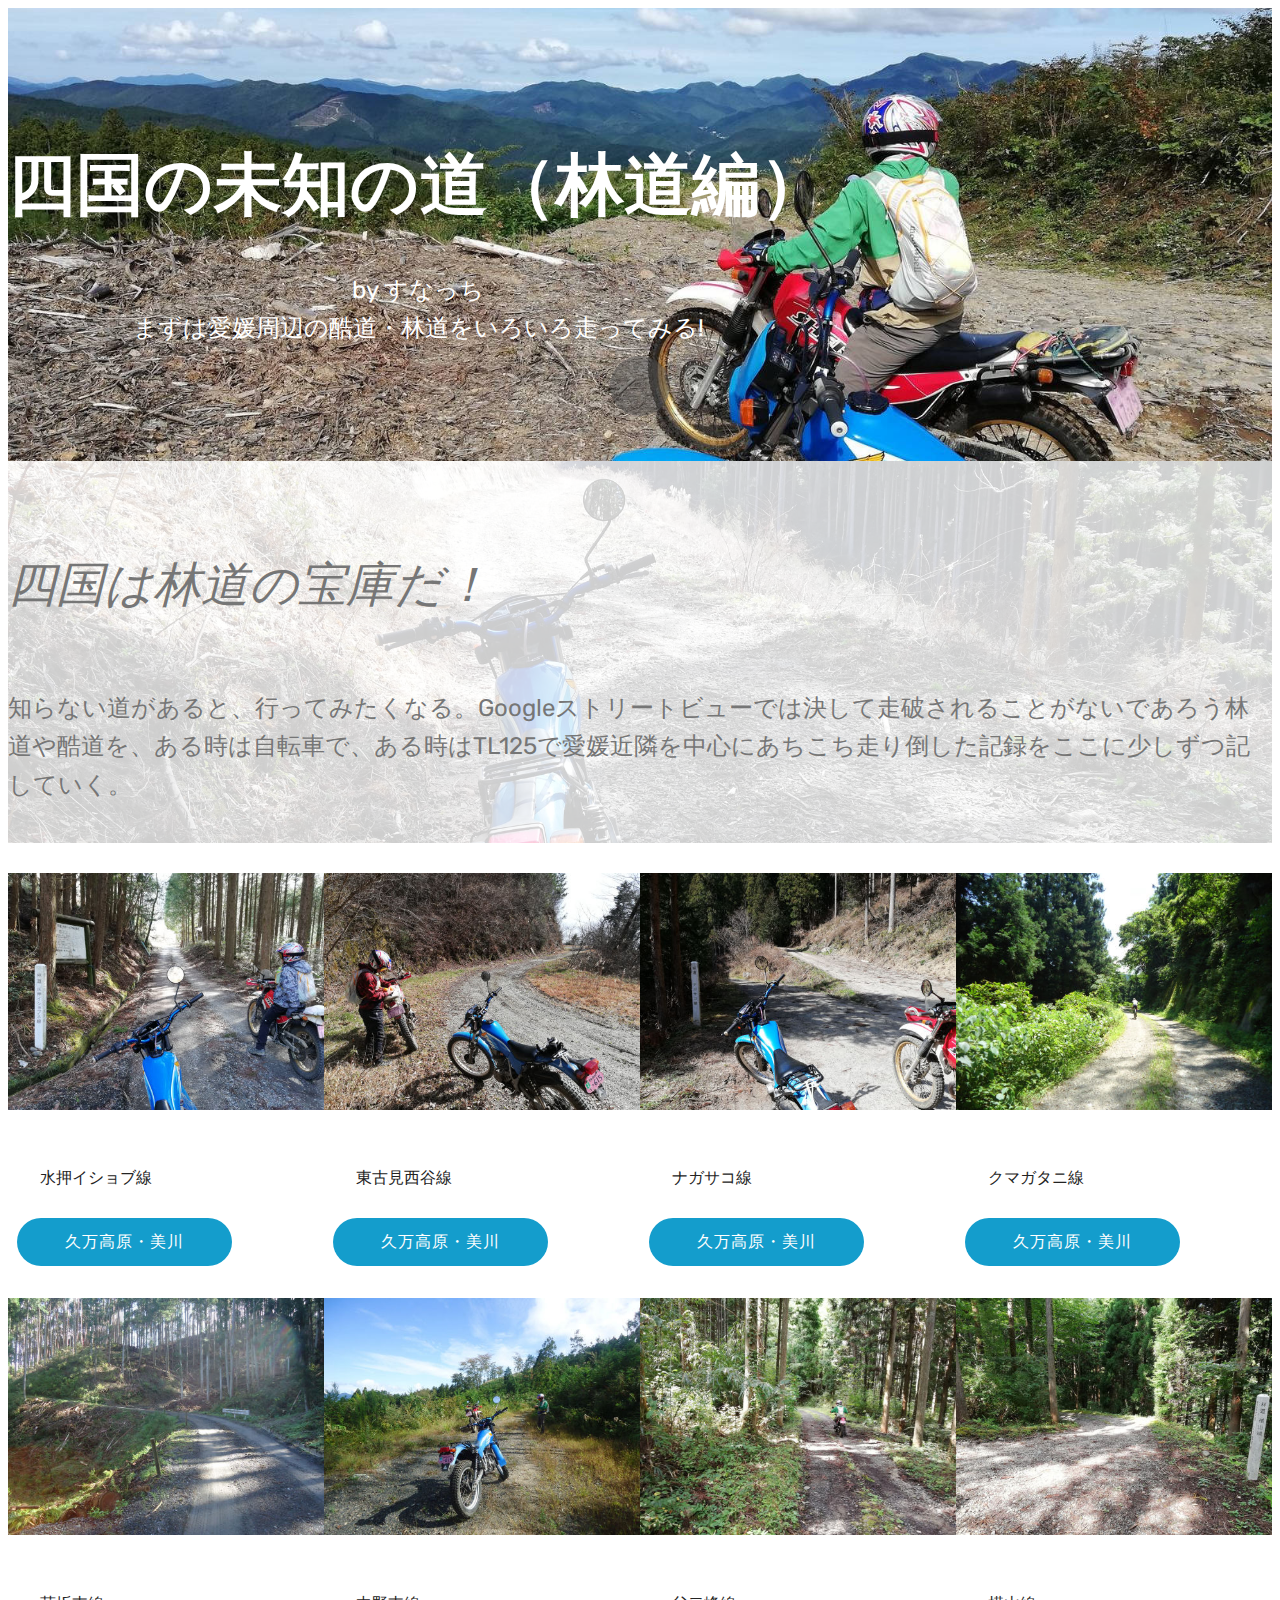
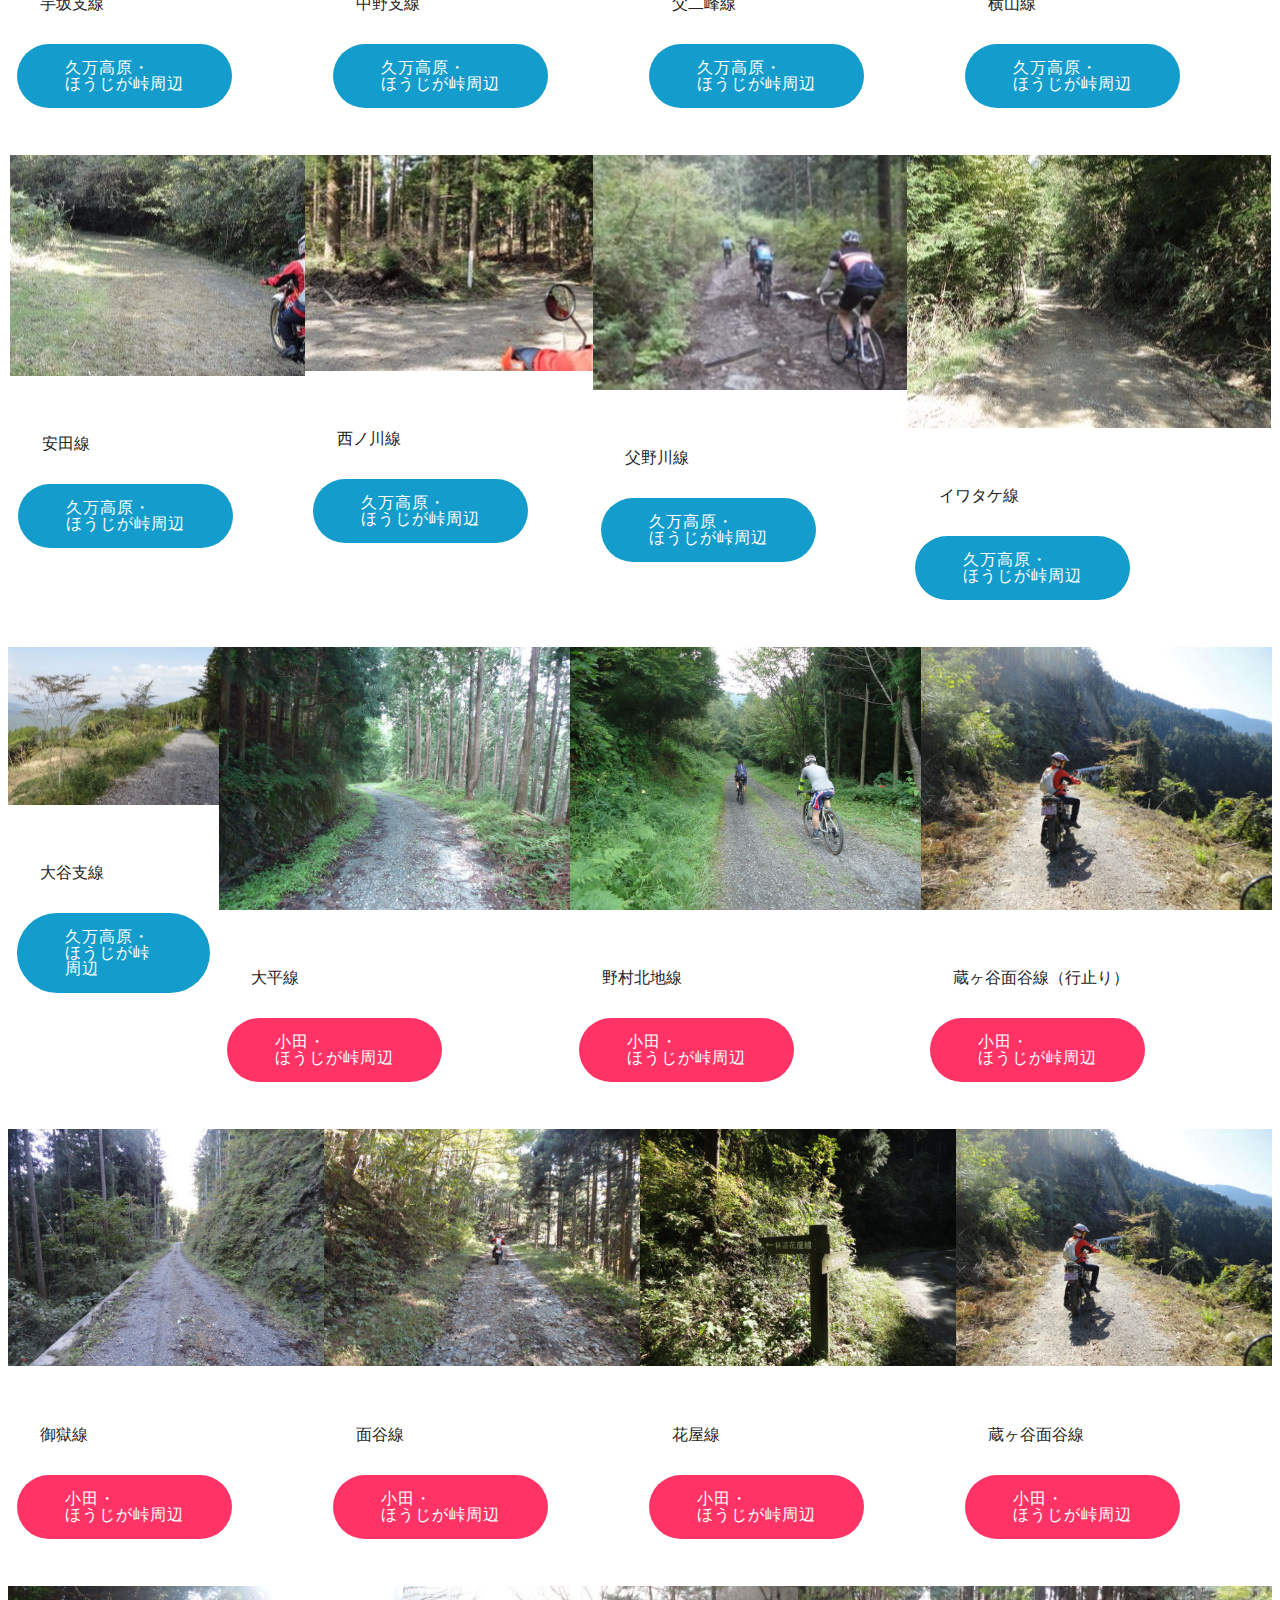
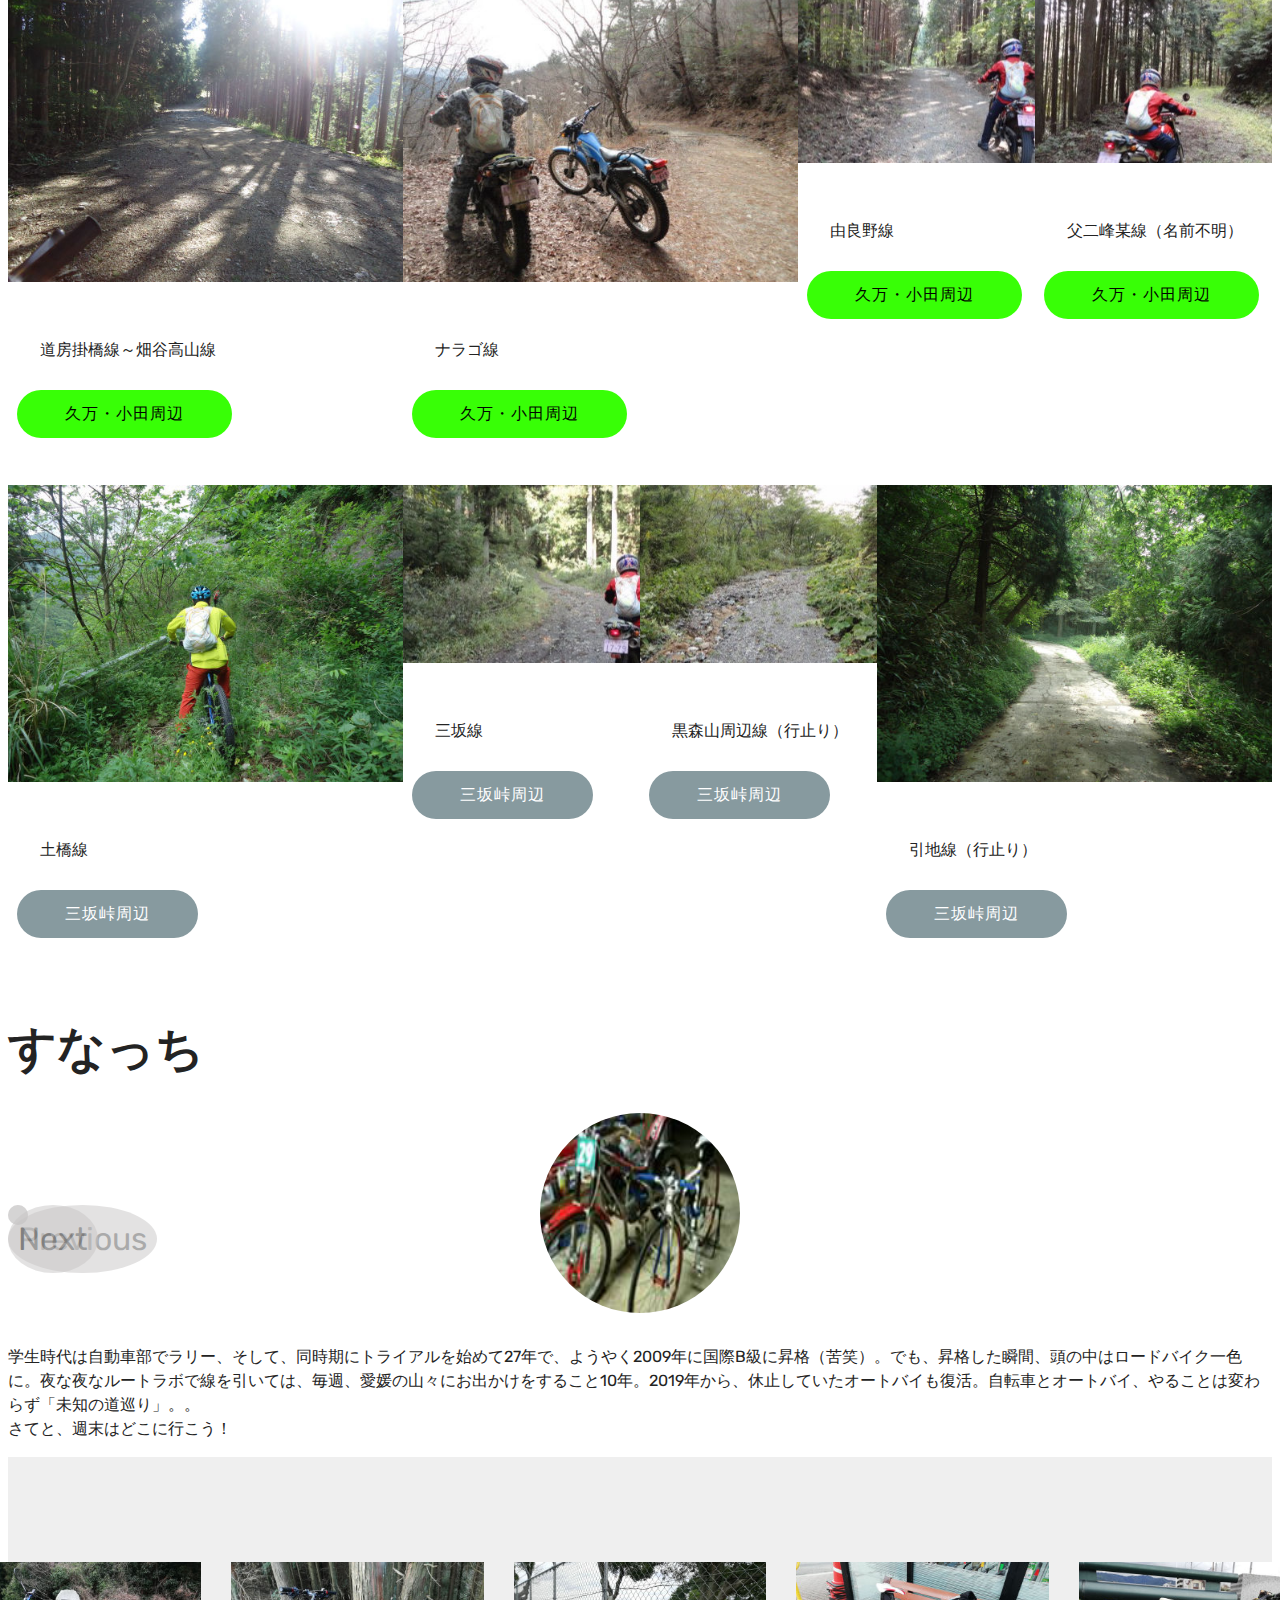
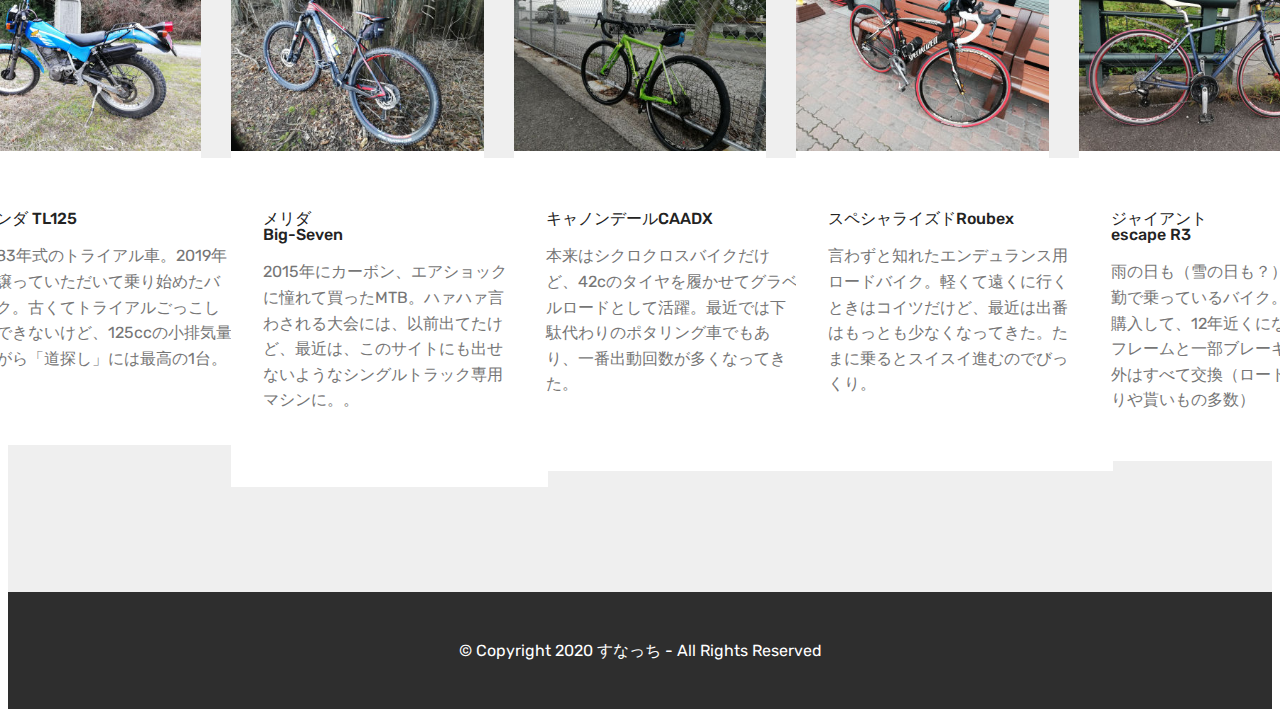
==== commit 4f15f7fb: "create github pages" ====
--- a/index.html
+++ b/index.html
@@ -16,7 +16,6 @@
   <link rel="stylesheet" href="assets/bootstrap/css/bootstrap-grid.min.css">
   <link rel="stylesheet" href="assets/bootstrap/css/bootstrap-reboot.min.css">
   <link rel="stylesheet" href="assets/tether/tether.min.css">
-  <link rel="stylesheet" href="assets/socicon/css/styles.css">
   <link rel="stylesheet" href="assets/theme/css/style.css">
   <link rel="preload" as="style" href="assets/mobirise/css/mbr-additional.css"><link rel="stylesheet" href="assets/mobirise/css/mbr-additional.css" type="text/css">
   
@@ -33,7 +32,7 @@
     <div class="container align-center">
         <div class="row justify-content-md-center">
             <div class="mbr-white col-md-10">
-                <h1 class="mbr-section-title mbr-bold pb-3 mbr-fonts-style display-1">四国の未知の道</h1>
+                <h1 class="mbr-section-title mbr-bold pb-3 mbr-fonts-style display-1">四国の未知の道（林道編）</h1>
                 
                 <p class="mbr-text pb-3 mbr-fonts-style display-5">by すなっち<br>まずは愛媛周辺の酷道・林道をいろいろ走ってみる!</p>
                 
@@ -47,7 +46,7 @@
     </div>
 </section>
 
-<section class="engine"><a href="https://mobirise.info/n">simple site templates</a></section><section class="header9 cid-rSU6DEPLOV mbr-parallax-background" id="header9-3">
+<section class="engine"><a href="https://mobirise.info/z">best free html templates</a></section><section class="header9 cid-rSU6DEPLOV mbr-parallax-background" id="header9-3">
 
     
 
@@ -57,8 +56,8 @@
     <div class="container">
         <div class="media-container-column mbr-white">
             
-            <h3 class="mbr-section-subtitle align-left mbr-light pb-3 mbr-fonts-style display-2">四国は林道の宝庫</h3>
-            <p class="mbr-text align-left pb-3 mbr-fonts-style display-5">知らない道があると、<br>ある時は自転車で、ある時はTL125で愛媛近隣を中心にあちこち走り倒した記録をここで記していきます。</p>
+            <h3 class="mbr-section-subtitle align-left mbr-light pb-3 mbr-fonts-style display-2">四国は林道の宝庫だ！</h3>
+            <p class="mbr-text align-left pb-3 mbr-fonts-style display-5">知らない道があると、行ってみたくなる。Googleストリートビューでは決して走破されることがないであろう林道や酷道を、ある時は自転車で、ある時はTL125で愛媛近隣を中心にあちこち走り倒した記録をここに少しずつ記していく。</p>
             
         </div>
     </div>
@@ -83,7 +82,7 @@
                             水押イショブ線</h4>
                         
                     </div>
-                    <div class="mbr-section-btn text-center"><a href="https://mobirise.co" class="btn btn-primary display-4">久万高原・美川</a></div>
+                    <div class="mbr-section-btn text-center"><a href="https://www.strava.com/routes/24696152" class="btn btn-primary display-4" target="_blank">久万高原・美川</a></div>
                 </div>
             </div>
 
@@ -127,76 +126,6 @@
                     </div>
                     <div class="mbr-section-btn text-center"><a href="https://mobirise.co" class="btn btn-primary display-4">
                             久万高原・美川</a></div>
-                </div>
-            </div>
-        </div>
-    </div>
-</section>
-
-<section class="features3 cid-rUuHZIGWEL" id="features3-k">
-
-    
-
-    
-    <div class="container">
-        <div class="media-container-row">
-            <div class="card p-3 col-12 col-md-6 col-lg-3">
-                <div class="card-wrapper">
-                    <div class="card-img">
-                        <img src="assets/images/7405c623-492x369.jpg" alt="Mobirise" title="">
-                    </div>
-                    <div class="card-box">
-                        <h4 class="card-title mbr-fonts-style display-7">西峰線</h4>
-                        
-                    </div>
-                    <div class="mbr-section-btn text-center"><a href="https://mobirise.co" class="btn btn-primary display-4">
-                            久万高原・久万</a></div>
-                </div>
-            </div>
-
-            <div class="card p-3 col-12 col-md-6 col-lg-3">
-                <div class="card-wrapper">
-                    <div class="card-img">
-                        <img src="assets/images/img-20200321-121940-492x369.jpg" alt="Mobirise" title="">
-                    </div>
-                    <div class="card-box">
-                        <h4 class="card-title mbr-fonts-style display-7">
-                            柳井線</h4>
-                        
-                    </div>
-                    <div class="mbr-section-btn text-center"><a href="https://mobirise.co" class="btn btn-primary display-4">久万高原・久万</a></div>
-                </div>
-            </div>
-
-            <div class="card p-3 col-12 col-md-6 col-lg-3">
-                <div class="card-wrapper">
-                    <div class="card-img">
-                        <img src="assets/images/190cc977-492x369.jpg" alt="Mobirise" title="">
-                    </div>
-                    <div class="card-box">
-                        <h4 class="card-title mbr-fonts-style display-7">
-                            管生峠御堂線
-                        </h4>
-                        
-                    </div>
-                    <div class="mbr-section-btn text-center"><a href="https://mobirise.co" class="btn btn-primary display-4">
-                            久万高原・久万</a></div>
-                </div>
-            </div>
-
-            <div class="card p-3 col-12 col-md-6 col-lg-3">
-                <div class="card-wrapper">
-                    <div class="card-img">
-                        <img src="assets/images/3736a391-492x369.jpg" alt="Mobirise" title="">
-                    </div>
-                    <div class="card-box">
-                        <h4 class="card-title mbr-fonts-style display-7">
-                            千本川之内線
-                        </h4>
-                        
-                    </div>
-                    <div class="mbr-section-btn text-center"><a href="https://mobirise.co" class="btn btn-primary display-4">
-                            久万高原・久万</a></div>
                 </div>
             </div>
         </div>
@@ -281,7 +210,7 @@
             <div class="card p-3 col-12 col-md-6 col-lg-3">
                 <div class="card-wrapper">
                     <div class="card-img">
-                        <img src="assets/images/cf82bfb5-1-492x277.jpeg" alt="Mobirise" title="">
+                        <img src="assets/images/cf82bfb5-3-492x277.jpeg" alt="Mobirise" title="">
                     </div>
                     <div class="card-box">
                         <h4 class="card-title mbr-fonts-style display-7">安田線</h4>
@@ -295,7 +224,7 @@
             <div class="card p-3 col-12 col-md-6 col-lg-3">
                 <div class="card-wrapper">
                     <div class="card-img">
-                        <img src="assets/images/9d825c4d-4-492x277.jpeg" alt="Mobirise" title="">
+                        <img src="assets/images/9d825c4d-5-492x277.jpeg" alt="Mobirise" title="">
                     </div>
                     <div class="card-box">
                         <h4 class="card-title mbr-fonts-style display-7">西ノ川線</h4>
@@ -308,7 +237,7 @@
             <div class="card p-3 col-12 col-md-6 col-lg-3">
                 <div class="card-wrapper">
                     <div class="card-img">
-                        <img src="assets/images/29abc176-492x369.jpg" alt="Mobirise" title="">
+                        <img src="assets/images/29abc176-1-492x369.jpeg" alt="Mobirise" title="">
                     </div>
                     <div class="card-box">
                         <h4 class="card-title mbr-fonts-style display-7">父野川線
@@ -348,10 +277,10 @@
             <div class="card p-3 col-12 col-md-6 col-lg-3">
                 <div class="card-wrapper">
                     <div class="card-img">
-                        <img src="assets/images/863be3aa-492x369.jpg" alt="Mobirise" title="">
-                    </div>
-                    <div class="card-box">
-                        <h4 class="card-title mbr-fonts-style display-7">芋坂支線</h4>
+                        <img src="assets/images/3f186f51-1-492x277.jpeg" alt="Mobirise" title="">
+                    </div>
+                    <div class="card-box">
+                        <h4 class="card-title mbr-fonts-style display-7">大谷支線</h4>
                         
                     </div>
                     <div class="mbr-section-btn text-center"><a href="https://mobirise.co" class="btn btn-primary display-4">
@@ -362,263 +291,367 @@
             <div class="card p-3 col-12 col-md-6 col-lg-3">
                 <div class="card-wrapper">
                     <div class="card-img">
-                        <img src="assets/images/0b681308-492x369.jpg" alt="Mobirise" title="">
-                    </div>
-                    <div class="card-box">
-                        <h4 class="card-title mbr-fonts-style display-7">中野支線</h4>
-                        
-                    </div>
-                    <div class="mbr-section-btn text-center"><a href="https://mobirise.co" class="btn btn-primary display-4">久万高原・<br>ほうじが峠周辺</a></div>
-                </div>
-            </div>
-
-            <div class="card p-3 col-12 col-md-6 col-lg-3">
-                <div class="card-wrapper">
-                    <div class="card-img">
-                        <img src="assets/images/8732f65b-492x369.jpg" alt="Mobirise" title="">
+                        <img src="assets/images/262a6361-492x369.jpg" alt="Mobirise" title="">
+                    </div>
+                    <div class="card-box">
+                        <h4 class="card-title mbr-fonts-style display-7">大平線</h4>
+                        
+                    </div>
+                    <div class="mbr-section-btn text-center"><a href="https://mobirise.co" class="btn btn-secondary display-4">小田・<br>ほうじが峠周辺</a></div>
+                </div>
+            </div>
+
+            <div class="card p-3 col-12 col-md-6 col-lg-3">
+                <div class="card-wrapper">
+                    <div class="card-img">
+                        <img src="assets/images/c80450d6-492x369.jpg" alt="Mobirise" title="">
+                    </div>
+                    <div class="card-box">
+                        <h4 class="card-title mbr-fonts-style display-7">野村北地線
+                        </h4>
+                        
+                    </div>
+                    <div class="mbr-section-btn text-center"><a href="https://mobirise.co" class="btn btn-secondary display-4">
+                            小田・<br>ほうじが峠周辺</a></div>
+                </div>
+            </div>
+
+            <div class="card p-3 col-12 col-md-6 col-lg-3">
+                <div class="card-wrapper">
+                    <div class="card-img">
+                        <img src="assets/images/48332c9c-492x369.jpg" alt="Mobirise" title="">
+                    </div>
+                    <div class="card-box">
+                        <h4 class="card-title mbr-fonts-style display-7">蔵ヶ谷面谷線（行止り）</h4>
+                        
+                    </div>
+                    <div class="mbr-section-btn text-center"><a href="https://mobirise.co" class="btn btn-secondary display-4">小田・<br>ほうじが峠周辺</a></div>
+                </div>
+            </div>
+        </div>
+    </div>
+</section>
+
+<section class="features3 cid-rUv7ApBqJm" id="features3-o">
+
+    
+
+    
+    <div class="container">
+        <div class="media-container-row">
+            <div class="card p-3 col-12 col-md-6 col-lg-3">
+                <div class="card-wrapper">
+                    <div class="card-img">
+                        <img src="assets/images/1668cb18-492x369.jpg" alt="Mobirise" title="">
+                    </div>
+                    <div class="card-box">
+                        <h4 class="card-title mbr-fonts-style display-7">御獄線</h4>
+                        
+                    </div>
+                    <div class="mbr-section-btn text-center"><a href="https://mobirise.co" class="btn btn-secondary display-4">
+                            小田・<br>ほうじが峠周辺</a></div>
+                </div>
+            </div>
+
+            <div class="card p-3 col-12 col-md-6 col-lg-3">
+                <div class="card-wrapper">
+                    <div class="card-img">
+                        <img src="assets/images/2dc60b8a-492x369.jpg" alt="Mobirise" title="">
+                    </div>
+                    <div class="card-box">
+                        <h4 class="card-title mbr-fonts-style display-7">面谷線</h4>
+                        
+                    </div>
+                    <div class="mbr-section-btn text-center"><a href="https://mobirise.co" class="btn btn-secondary display-4">小田・<br>ほうじが峠周辺</a></div>
+                </div>
+            </div>
+
+            <div class="card p-3 col-12 col-md-6 col-lg-3">
+                <div class="card-wrapper">
+                    <div class="card-img">
+                        <img src="assets/images/978f3f82-492x369.jpg" alt="Mobirise" title="">
+                    </div>
+                    <div class="card-box">
+                        <h4 class="card-title mbr-fonts-style display-7">花屋線
+                        </h4>
+                        
+                    </div>
+                    <div class="mbr-section-btn text-center"><a href="https://mobirise.co" class="btn btn-secondary display-4">
+                            小田・<br>ほうじが峠周辺</a></div>
+                </div>
+            </div>
+
+            <div class="card p-3 col-12 col-md-6 col-lg-3">
+                <div class="card-wrapper">
+                    <div class="card-img">
+                        <img src="assets/images/48332c9c-492x369.jpg" alt="Mobirise" title="">
+                    </div>
+                    <div class="card-box">
+                        <h4 class="card-title mbr-fonts-style display-7">蔵ヶ谷面谷線</h4>
+                        
+                    </div>
+                    <div class="mbr-section-btn text-center"><a href="https://mobirise.co" class="btn btn-secondary display-4">小田・<br>ほうじが峠周辺</a></div>
+                </div>
+            </div>
+        </div>
+    </div>
+</section>
+
+<section class="features3 cid-rUvurl3Bwk" id="features3-y">
+
+    
+
+    
+    <div class="container">
+        <div class="media-container-row">
+            <div class="card p-3 col-12 col-md-6 col-lg-3">
+                <div class="card-wrapper">
+                    <div class="card-img">
+                        <img src="assets/images/9218fb12-492x369.jpg" alt="Mobirise" title="">
+                    </div>
+                    <div class="card-box">
+                        <h4 class="card-title mbr-fonts-style display-7">道房掛橋線～畑谷高山線</h4>
+                        
+                    </div>
+                    <div class="mbr-section-btn text-center"><a href="https://mobirise.co" class="btn btn-success display-4">久万・小田周辺</a></div>
+                </div>
+            </div>
+
+            <div class="card p-3 col-12 col-md-6 col-lg-3">
+                <div class="card-wrapper">
+                    <div class="card-img">
+                        <img src="assets/images/664305cd-492x369.jpg" alt="Mobirise" title="">
+                    </div>
+                    <div class="card-box">
+                        <h4 class="card-title mbr-fonts-style display-7">ナラゴ線</h4>
+                        
+                    </div>
+                    <div class="mbr-section-btn text-center"><a href="https://mobirise.co" class="btn btn-success display-4">久万・小田周辺</a></div>
+                </div>
+            </div>
+
+            <div class="card p-3 col-12 col-md-6 col-lg-3">
+                <div class="card-wrapper">
+                    <div class="card-img">
+                        <img src="assets/images/88293068-492x277.jpeg" alt="Mobirise" title="">
+                    </div>
+                    <div class="card-box">
+                        <h4 class="card-title mbr-fonts-style display-7">由良野線</h4>
+                        
+                    </div>
+                    <div class="mbr-section-btn text-center"><a href="https://mobirise.co" class="btn btn-success display-4">久万・小田周辺</a></div>
+                </div>
+            </div>
+
+            <div class="card p-3 col-12 col-md-6 col-lg-3">
+                <div class="card-wrapper">
+                    <div class="card-img">
+                        <img src="assets/images/ac0ff2ec-492x277.jpeg" alt="Mobirise" title="">
+                    </div>
+                    <div class="card-box">
+                        <h4 class="card-title mbr-fonts-style display-7">父二峰某線（名前不明）</h4>
+                        
+                    </div>
+                    <div class="mbr-section-btn text-center"><a href="https://mobirise.co" class="btn btn-success display-4">久万・小田周辺</a></div>
+                </div>
+            </div>
+        </div>
+    </div>
+</section>
+
+<section class="features3 cid-rUvyO9Cypg" id="features3-z">
+
+    
+
+    
+    <div class="container">
+        <div class="media-container-row">
+            <div class="card p-3 col-12 col-md-6 col-lg-3">
+                <div class="card-wrapper">
+                    <div class="card-img">
+                        <img src="assets/images/3fe782f4-492x369.jpg" alt="Mobirise" title="">
+                    </div>
+                    <div class="card-box">
+                        <h4 class="card-title mbr-fonts-style display-7">土橋線</h4>
+                        
+                    </div>
+                    <div class="mbr-section-btn text-center"><a href="https://mobirise.co" class="btn btn-warning display-4">三坂峠周辺</a></div>
+                </div>
+            </div>
+
+            <div class="card p-3 col-12 col-md-6 col-lg-3">
+                <div class="card-wrapper">
+                    <div class="card-img">
+                        <img src="assets/images/7f9d1a0f-492x277.jpeg" alt="Mobirise" title="">
+                    </div>
+                    <div class="card-box">
+                        <h4 class="card-title mbr-fonts-style display-7">三坂線</h4>
+                        
+                    </div>
+                    <div class="mbr-section-btn text-center"><a href="https://mobirise.co" class="btn btn-warning display-4">三坂峠周辺</a></div>
+                </div>
+            </div>
+
+            <div class="card p-3 col-12 col-md-6 col-lg-3">
+                <div class="card-wrapper">
+                    <div class="card-img">
+                        <img src="assets/images/ffb7f20f-492x277.jpeg" alt="Mobirise" title="">
                     </div>
                     <div class="card-box">
                         <h4 class="card-title mbr-fonts-style display-7">
-                            不二峰線
-                        </h4>
-                        
-                    </div>
-                    <div class="mbr-section-btn text-center"><a href="https://mobirise.co" class="btn btn-primary display-4">
-                            久万高原・<br>ほうじが峠周辺</a></div>
-                </div>
-            </div>
-
-            <div class="card p-3 col-12 col-md-6 col-lg-3">
-                <div class="card-wrapper">
-                    <div class="card-img">
-                        <img src="assets/images/7a9cdc31-492x369.jpg" alt="Mobirise" title="">
+                            黒森山周辺線（行止り）</h4>
+                        
+                    </div>
+                    <div class="mbr-section-btn text-center"><a href="https://mobirise.co" class="btn btn-warning display-4">
+                            三坂峠周辺</a></div>
+                </div>
+            </div>
+
+            <div class="card p-3 col-12 col-md-6 col-lg-3">
+                <div class="card-wrapper">
+                    <div class="card-img">
+                        <img src="assets/images/13ac6161-492x369.jpg" alt="Mobirise" title="">
                     </div>
                     <div class="card-box">
                         <h4 class="card-title mbr-fonts-style display-7">
-                            横山線
-                        </h4>
-                        
-                    </div>
-                    <div class="mbr-section-btn text-center"><a href="https://mobirise.co" class="btn btn-primary display-4">
-                            久万高原・<br>ほうじが峠周辺</a></div>
-                </div>
-            </div>
-        </div>
-    </div>
-</section>
-
-<section class="cid-rU9ltC7IRd" id="image4-f">
-    <!-- Block parameters controls (Blue "Gear" panel) -->
-    
-    <!-- End block parameters -->
-    <div class="container images-container">
-            <div class="media-container-row" style="width: 80%;">
-                <div class="img-item item1" style="width: 177%;">
-                    <img src="assets/images/background2.jpg">
-                    
-                </div>
-                <div class="img-item">
-                    <img src="assets/images/background9.jpg">
-                    
-                </div>
-            </div>
-    </div>
-</section>
-
-<section class="counters5 counters cid-rU9l5QGODP" id="counters5-c">
-
-    
-
-    
-
-    <div class="container pt-4 mt-2">
-        <h2 class="mbr-section-title pb-3 align-center mbr-fonts-style display-2">Why Choose Us</h2>
-        <h3 class="mbr-section-subtitle pb-5 align-center mbr-fonts-style display-5">
-            Responsive block with counters and media. 
-        </h3>
-        <div class="row justify-content-center">
-            <div class="cards-block">
-                <div class="cards-container">
-                    <div class="card px-3 align-left col-12">
-                        <div class="panel-item p-4 d-flex">
-                            <div class="card-img pr-3">
-                                <h3 class="img-text d-flex align-items-center justify-content-center">
-                                    1
-                                </h3>
-                            </div>
-                            <div class="card-text">
-                                <h4 class="mbr-content-title mbr-bold mbr-fonts-style display-7">あああdable</h4>
-                                <p class="mbr-content-text mbr-fonts-style display-7">
-                                    Lorem ipsum dolor sit amet, consectetur adipisicing elit. Recusandae cupiditate rerum ipsum tempora vero.</p>
-                            </div>
+                            引地線（行止り）</h4>
+                        
+                    </div>
+                    <div class="mbr-section-btn text-center"><a href="https://mobirise.co" class="btn btn-warning display-4">
+                            三坂峠周辺</a></div>
+                </div>
+            </div>
+        </div>
+    </div>
+</section>
+
+<section class="carousel slide testimonials-slider cid-rUvpSQNUTg" data-interval="false" id="testimonials-slider1-s">
+    
+    
+
+    
+
+    <div class="container text-center">
+        <h2 class="pb-5 mbr-fonts-style display-2">すなっち</h2>
+
+        <div class="carousel slide" role="listbox" data-pause="true" data-keyboard="false" data-ride="carousel" data-interval="5000">
+            <div class="carousel-inner">
+                
+                
+            <div class="carousel-item">
+                    <div class="user col-md-8">
+                        <div class="user_image">
+                            <img src="assets/images/sunach-160p-160x120.jpg" alt="" title="">
                         </div>
-                    </div>
-                    <div class="card px-3 align-left col-12">
-                        <div class="panel-item p-4 d-flex">
-                            <div class="card-img pr-3">
-                                <h3 class="img-text d-flex align-items-center justify-content-center">
-                                    2
-                                </h3>
-                            </div>
-                            <div class="card-text">
-                                <h4 class="mbr-content-title mbr-bold mbr-fonts-style display-7">We Are Always Improving</h4>
-                                <p class="mbr-content-text mbr-fonts-style display-7">
-                                    Lorem ipsum dolor sit amet, consectetur adipisicing elit.
-                                </p>
-                            </div>
+                        <div class="user_text pb-3">
+                            <p class="mbr-fonts-style display-7">学生時代は自動車部でラリー、そして、同時期にトライアルを始めて27年で、ようやく2009年に国際B級に昇格（苦笑）。でも、昇格した瞬間、頭の中はロードバイク一色に。夜な夜なルートラボで線を引いては、毎週、愛媛の山々にお出かけをすること10年。2019年から、休止していたオートバイも復活。自転車とオートバイ、やることは変わらず「未知の道巡り」。。<br>さてと、週末はどこに行こう！<br></p>
                         </div>
-                    </div>
-                    <div class="card px-3 align-left col-12">
-                        <div class="panel-item p-4 d-flex">
-                            <div class="card-img pr-3">
-                                <h3 class="img-text d-flex align-items-center justify-content-center">
-                                    3
-                                </h3>
-                            </div>
-                            <div class="card-text">
-                                <h4 class="mbr-content-title mbr-bold mbr-fonts-style display-7">We Are Passionate</h4>
-                                <p class="mbr-content-text mbr-fonts-style display-7">
-                                    Lorem ipsum dolor sit amet, consectetur adipisicing elit. Recusandae cupiditate rerum ipsum tempora vero.</p>
-                            </div>
-                        </div>
-                    </div>
-                    
-                </div>
-            </div>
-        </div>
-    </div>
-</section>
-
-<section class="map2 cid-rSU6ZMhXBP" id="map2-7">
-
-    
-
-    <div class="container">
-        <div class="media-container-row">
-            <div class="col-md-8">
-                <div class="google-map"><iframe frameborder="0" style="border:0" src="https://www.google.com/maps/embed/v1/place?key=AIzaSyCx3d07zxHPLvkFBLlAR3Ng8a9wsAsGoJ8&amp;q=place_id:ChIJn6wOs6lZwokRLKy1iqRcoKw" allowfullscreen=""></iframe></div>
-        </div>
-    </div>
-</div></section>
-
-<section class="header1 cid-rUuywdZzLp mbr-parallax-background" id="header1-i">
-
-    
-
-    <div class="mbr-overlay" style="opacity: 0.6; background-color: rgb(20, 157, 204);">
-    </div>
-
-    <div class="container">
-        <div class="row justify-content-md-center">
-            <div class="mbr-white col-md-10">
-                <h1 class="mbr-section-title align-center mbr-bold pb-3 mbr-fonts-style display-1">
-                    FULL WIDTH INTRO
-                </h1>
-                <h3 class="mbr-section-subtitle align-center mbr-light pb-3 mbr-fonts-style display-2">
-                    Beautiful mobile websites
-                </h3>
-                <p class="mbr-text align-center pb-3 mbr-fonts-style display-5">
-                    Full width intro with adjustable height, background image and a color overlay. Click any text to edit or style it.
+                        
+                        
+                    </div>
+                </div></div>
+
+            <div class="carousel-controls">
+                <a class="carousel-control-prev" role="button" data-slide="prev">
+                  <span aria-hidden="true" class="mbri-arrow-prev mbr-iconfont"></span>
+                  <span class="sr-only">Previous</span>
+                </a>
+                
+                <a class="carousel-control-next" role="button" data-slide="next">
+                  <span aria-hidden="true" class="mbri-arrow-next mbr-iconfont"></span>
+                  <span class="sr-only">Next</span>
+                </a>
+            </div>
+        </div>
+    </div>
+</section>
+
+<section class="features17 cid-rUvjpKm1B7" id="features17-q">
+    
+    
+
+    
+    <div class="container-fluid">
+        <div class="media-container-row">
+            <div class="card p-3 col-12 col-md-6 my-col">
+                <div class="card-wrapper">
+                    <div class="card-img">
+                        <img src="assets/images/img-20200322-143152-356x267.jpg" alt="Mobirise" title="">
+                    </div>
+                    <div class="card-box">
+                        <h4 class="card-title pb-3 mbr-fonts-style display-7">ホンダ TL125</h4>
+                        <p class="mbr-text mbr-fonts-style display-7">1983年式のトライアル車。2019年に譲っていただいて乗り始めたバイク。古くてトライアルごっこしかできないけど、125ccの小排気量ながら「道探し」には最高の1台。<br><br></p>
+                    </div>
+                </div>
+            </div>
+
+            <div class="card p-3 col-12 col-md-6 my-col">
+                <div class="card-wrapper">
+                    <div class="card-img">
+                        <img src="assets/images/img-20180120-101154-356x267.jpg" alt="Mobirise" title="">
+                    </div>
+                    <div class="card-box">
+                        <h4 class="card-title pb-3 mbr-fonts-style display-7">
+                            メリダ<br> Big-Seven</h4>
+                        <p class="mbr-text mbr-fonts-style display-7">2015年にカーボン、エアショックに憧れて買ったMTB。ハァハァ言わされる大会には、以前出てたけど、最近は、このサイトにも出せないようなシングルトラック専用マシンに。。<br><br></p>
+                    </div>
+                </div>
+            </div>
+
+            <div class="card p-3 col-12 col-md-6 my-col">
+                <div class="card-wrapper">
+                    <div class="card-img">
+                        <img src="assets/images/cf7e87af-356x267.jpg" alt="Mobirise" title="">
+                    </div>
+                    <div class="card-box">
+                        <h4 class="card-title pb-3 mbr-fonts-style display-7">
+                            キャノンデールCAADX</h4>
+                        <p class="mbr-text mbr-fonts-style display-7">本来はシクロクロスバイクだけど、42cのタイヤを履かせてグラベルロードとして活躍。最近では下駄代わりのポタリング車でもあり、一番出動回数が多くなってきた。<br><br></p>
+                    </div>
+                </div>
+            </div>
+
+            <div class="card p-3 col-12 col-md-6 my-col">
+                <div class="card-wrapper">
+                    <div class="card-img">
+                        <img src="assets/images/img-20200315-103824-356x267.jpg" alt="Mobirise" title="">
+                    </div>
+                    <div class="card-box">
+                        <h4 class="card-title pb-3 mbr-fonts-style display-7">
+                            スペシャライズドRoubex</h4>
+                        <p class="mbr-text mbr-fonts-style display-7">言わずと知れたエンデュランス用ロードバイク。軽くて遠くに行くときはコイツだけど、最近は出番はもっとも少なくなってきた。たまに乗るとスイスイ進むのでびっくり。<br><br></p>
+                    </div>
+                </div>
+            </div>
+            <div class="card p-3 col-12 col-md-6 my-col">
+                <div class="card-wrapper">
+                    <div class="card-img">
+                        <img src="assets/images/img-20190922-154632-356x267.jpg" alt="Mobirise" title="">
+                    </div>
+                    <div class="card-box">
+                        <h4 class="card-title pb-3 mbr-fonts-style display-7">
+                            ジャイアント<br>escape R3</h4>
+                        <p class="mbr-text mbr-fonts-style display-7">雨の日も（雪の日も？）毎日、通勤で乗っているバイク。2008年に購入して、12年近くになるけど、フレームと一部ブレーキパーツ以外はすべて交換（ロードのお下がりや貰いもの多数）</p>
+                    </div>
+                </div>
+            </div>
+            
+        </div>
+    </div>
+</section>
+
+<section once="footers" class="cid-rUviazoRB8" id="footer6-p">
+
+    
+
+    
+
+    <div class="container">
+        <div class="media-container-row align-center mbr-white">
+            <div class="col-12">
+                <p class="mbr-text mb-0 mbr-fonts-style display-7">
+                    © Copyright 2020 すなっち - All Rights Reserved
                 </p>
-                <div class="mbr-section-btn align-center"><a class="btn btn-md btn-secondary display-4" href="https://mobirise.co">
-                        <span class="mbr-iconfont mbri-file"></span>LEARN MORE</a></div>
-            </div>
-        </div>
-    </div>
-
-</section>
-
-<section class="cid-qTkAaeaxX5" id="footer1-2">
-
-    
-
-    
-
-    <div class="container">
-        <div class="media-container-row content text-white">
-            <div class="col-12 col-md-3">
-                <div class="media-wrap">
-                    <a href="https://mobirise.com/">
-                        <img src="assets/images/logo2.png" alt="Mobirise">
-                    </a>
-                </div>
-            </div>
-            <div class="col-12 col-md-3 mbr-fonts-style display-7">
-                <h5 class="pb-3">
-                    Address
-                </h5>
-                <p class="mbr-text">
-                    1234 Street Name
-                    <br>City, AA 99999
-                </p>
-            </div>
-            <div class="col-12 col-md-3 mbr-fonts-style display-7">
-                <h5 class="pb-3">
-                    Contacts
-                </h5>
-                <p class="mbr-text">
-                    Email: support@mobirise.com
-                    <br>Phone: +1 (0) 000 0000 001
-                    <br>Fax: +1 (0) 000 0000 002
-                </p>
-            </div>
-            <div class="col-12 col-md-3 mbr-fonts-style display-7">
-                <h5 class="pb-3">
-                    Links
-                </h5>
-                <p class="mbr-text">
-                    <a class="text-primary" href="https://mobirise.com/">Website builder</a>
-                    <br><a class="text-primary" href="https://mobirise.com/mobirise-free-win.zip">Download for Windows</a>
-                    <br><a class="text-primary" href="https://mobirise.com/mobirise-free-mac.zip">Download for Mac</a>
-                </p>
-            </div>
-        </div>
-        <div class="footer-lower">
-            <div class="media-container-row">
-                <div class="col-sm-12">
-                    <hr>
-                </div>
-            </div>
-            <div class="media-container-row mbr-white">
-                <div class="col-sm-6 copyright">
-                    <p class="mbr-text mbr-fonts-style display-7">
-                        © Copyright 2017 Mobirise - All Rights Reserved
-                    </p>
-                </div>
-                <div class="col-md-6">
-                    <div class="social-list align-right">
-                        <div class="soc-item">
-                            <a href="https://twitter.com/mobirise" target="_blank">
-                                <span class="socicon-twitter socicon mbr-iconfont mbr-iconfont-social"></span>
-                            </a>
-                        </div>
-                        <div class="soc-item">
-                            <a href="https://www.facebook.com/pages/Mobirise/1616226671953247" target="_blank">
-                                <span class="socicon-facebook socicon mbr-iconfont mbr-iconfont-social"></span>
-                            </a>
-                        </div>
-                        <div class="soc-item">
-                            <a href="https://www.youtube.com/c/mobirise" target="_blank">
-                                <span class="socicon-youtube socicon mbr-iconfont mbr-iconfont-social"></span>
-                            </a>
-                        </div>
-                        <div class="soc-item">
-                            <a href="https://instagram.com/mobirise" target="_blank">
-                                <span class="socicon-instagram socicon mbr-iconfont mbr-iconfont-social"></span>
-                            </a>
-                        </div>
-                        <div class="soc-item">
-                            <a href="https://plus.google.com/u/0/+Mobirise" target="_blank">
-                                <span class="socicon-googleplus socicon mbr-iconfont mbr-iconfont-social"></span>
-                            </a>
-                        </div>
-                        <div class="soc-item">
-                            <a href="https://www.behance.net/Mobirise" target="_blank">
-                                <span class="socicon-behance socicon mbr-iconfont mbr-iconfont-social"></span>
-                            </a>
-                        </div>
-                    </div>
-                </div>
             </div>
         </div>
     </div>
@@ -631,7 +664,8 @@
   <script src="assets/tether/tether.min.js"></script>
   <script src="assets/smoothscroll/smooth-scroll.js"></script>
   <script src="assets/parallax/jarallax.min.js"></script>
-  <script src="assets/viewportchecker/jquery.viewportchecker.js"></script>
+  <script src="assets/bootstrapcarouselswipe/bootstrap-carousel-swipe.js"></script>
+  <script src="assets/mbr-testimonials-slider/mbr-testimonials-slider.js"></script>
   <script src="assets/theme/js/script.js"></script>
   
   
--- a/assets/mobirise/css/mbr-additional.css
+++ b/assets/mobirise/css/mbr-additional.css
@@ -95,7 +95,7 @@
   background-color: #149dcc !important;
 }
 .bg-success {
-  background-color: #f7ed4a !important;
+  background-color: #38ff06 !important;
 }
 .bg-info {
   background-color: #82786e !important;
@@ -168,23 +168,23 @@
 }
 .btn-success,
 .btn-success:active {
-  background-color: #f7ed4a !important;
-  border-color: #f7ed4a !important;
-  color: #3f3c03 !important;
+  background-color: #38ff06 !important;
+  border-color: #38ff06 !important;
+  color: #010600 !important;
 }
 .btn-success:hover,
 .btn-success:focus,
 .btn-success.focus,
 .btn-success.active {
-  color: #3f3c03 !important;
-  background-color: #eadd0a !important;
-  border-color: #eadd0a !important;
+  color: #010600 !important;
+  background-color: #25b800 !important;
+  border-color: #25b800 !important;
 }
 .btn-success.disabled,
 .btn-success:disabled {
-  color: #3f3c03 !important;
-  background-color: #eadd0a !important;
-  border-color: #eadd0a !important;
+  color: #010600 !important;
+  background-color: #25b800 !important;
+  border-color: #25b800 !important;
 }
 .btn-warning,
 .btn-warning:active {
@@ -332,22 +332,22 @@
 .btn-success-outline,
 .btn-success-outline:active {
   background: none;
-  border-color: #d2c609;
-  color: #d2c609;
+  border-color: #209f00;
+  color: #209f00;
 }
 .btn-success-outline:hover,
 .btn-success-outline:focus,
 .btn-success-outline.focus,
 .btn-success-outline.active {
-  color: #3f3c03;
-  background-color: #f7ed4a;
-  border-color: #f7ed4a;
+  color: #010600;
+  background-color: #38ff06;
+  border-color: #38ff06;
 }
 .btn-success-outline.disabled,
 .btn-success-outline:disabled {
-  color: #3f3c03 !important;
-  background-color: #f7ed4a !important;
-  border-color: #f7ed4a !important;
+  color: #010600 !important;
+  background-color: #38ff06 !important;
+  border-color: #38ff06 !important;
 }
 .btn-warning-outline,
 .btn-warning-outline:active {
@@ -430,7 +430,7 @@
   color: #ff3366 !important;
 }
 .text-success {
-  color: #f7ed4a !important;
+  color: #38ff06 !important;
 }
 .text-info {
   color: #82786e !important;
@@ -457,7 +457,7 @@
 }
 a.text-success:hover,
 a.text-success:focus {
-  color: #d2c609 !important;
+  color: #209f00 !important;
 }
 a.text-info:hover,
 a.text-info:focus {
@@ -527,7 +527,7 @@
 }
 .mbr-plan-header.bg-success .mbr-plan-subtitle,
 .mbr-plan-header.bg-success .mbr-plan-price-desc {
-  color: #ffffff;
+  color: #dbffd2;
 }
 .mbr-plan-header.bg-info .mbr-plan-subtitle,
 .mbr-plan-header.bg-info .mbr-plan-price-desc {
@@ -718,7 +718,7 @@
 .cid-rSU6DEPLOV {
   padding-top: 45px;
   padding-bottom: 15px;
-  background-image: url("../../../assets/images/mbr-1920x1261.jpg");
+  background-image: url("../../../assets/images/img-20200321-95007-2000x1500.jpg");
 }
 .cid-rSU6DEPLOV h1 {
   color: #616161;
@@ -771,46 +771,6 @@
   box-shadow: 0px 0px 30px 0px rgba(0, 0, 0, 0.05);
   transition: box-shadow 0.3s;
 }
-.cid-rUuHZIGWEL {
-  padding-top: 0px;
-  padding-bottom: 15px;
-  background-color: #ffffff;
-}
-.cid-rUuHZIGWEL .card-box {
-  padding: 0 2rem;
-}
-.cid-rUuHZIGWEL .mbr-section-btn {
-  padding-top: 1rem;
-}
-.cid-rUuHZIGWEL .mbr-section-btn a {
-  margin-top: 1rem;
-  margin-bottom: 0;
-}
-.cid-rUuHZIGWEL h4 {
-  font-weight: 500;
-  margin-bottom: 0;
-  text-align: left;
-  padding-top: 2rem;
-}
-.cid-rUuHZIGWEL p {
-  margin-bottom: 0;
-  text-align: left;
-  padding-top: 1.5rem;
-}
-.cid-rUuHZIGWEL .mbr-text {
-  color: #767676;
-}
-.cid-rUuHZIGWEL .card-wrapper {
-  height: 100%;
-  padding-bottom: 2rem;
-  background: #ffffff;
-  box-shadow: 0px 0px 0px 0px rgba(0, 0, 0, 0);
-  transition: box-shadow 0.3s;
-}
-.cid-rUuHZIGWEL .card-wrapper:hover {
-  box-shadow: 0px 0px 30px 0px rgba(0, 0, 0, 0.05);
-  transition: box-shadow 0.3s;
-}
 .cid-rUuWMaR0L9 {
   padding-top: 0px;
   padding-bottom: 15px;
@@ -931,217 +891,220 @@
   box-shadow: 0px 0px 30px 0px rgba(0, 0, 0, 0.05);
   transition: box-shadow 0.3s;
 }
-.cid-rU9ltC7IRd {
-  padding-top: 45px;
-  padding-bottom: 45px;
+.cid-rUv7ApBqJm {
+  padding-top: 0px;
+  padding-bottom: 15px;
+  background-color: #ffffff;
+}
+.cid-rUv7ApBqJm .card-box {
+  padding: 0 2rem;
+}
+.cid-rUv7ApBqJm .mbr-section-btn {
+  padding-top: 1rem;
+}
+.cid-rUv7ApBqJm .mbr-section-btn a {
+  margin-top: 1rem;
+  margin-bottom: 0;
+}
+.cid-rUv7ApBqJm h4 {
+  font-weight: 500;
+  margin-bottom: 0;
+  text-align: left;
+  padding-top: 2rem;
+}
+.cid-rUv7ApBqJm p {
+  margin-bottom: 0;
+  text-align: left;
+  padding-top: 1.5rem;
+}
+.cid-rUv7ApBqJm .mbr-text {
+  color: #767676;
+}
+.cid-rUv7ApBqJm .card-wrapper {
+  height: 100%;
+  padding-bottom: 2rem;
   background: #ffffff;
-}
-.cid-rU9ltC7IRd .images-container.container-fluid {
-  padding: 0;
-}
-.cid-rU9ltC7IRd .media-container-row {
-  margin: 0 auto;
-  align-items: stretch;
-  -webkit-align-items: stretch;
-}
-.cid-rU9ltC7IRd .media-container-row .img-item {
-  display: -webkit-flex;
-  flex-direction: column;
+  box-shadow: 0px 0px 0px 0px rgba(0, 0, 0, 0);
+  transition: box-shadow 0.3s;
+}
+.cid-rUv7ApBqJm .card-wrapper:hover {
+  box-shadow: 0px 0px 30px 0px rgba(0, 0, 0, 0.05);
+  transition: box-shadow 0.3s;
+}
+.cid-rUvurl3Bwk {
+  padding-top: 0px;
+  padding-bottom: 15px;
+  background-color: #ffffff;
+}
+.cid-rUvurl3Bwk .card-box {
+  padding: 0 2rem;
+}
+.cid-rUvurl3Bwk .mbr-section-btn {
+  padding-top: 1rem;
+}
+.cid-rUvurl3Bwk .mbr-section-btn a {
+  margin-top: 1rem;
+  margin-bottom: 0;
+}
+.cid-rUvurl3Bwk h4 {
+  font-weight: 500;
+  margin-bottom: 0;
+  text-align: left;
+  padding-top: 2rem;
+}
+.cid-rUvurl3Bwk p {
+  margin-bottom: 0;
+  text-align: left;
+  padding-top: 1.5rem;
+}
+.cid-rUvurl3Bwk .mbr-text {
+  color: #767676;
+}
+.cid-rUvurl3Bwk .card-wrapper {
+  height: 100%;
+  padding-bottom: 2rem;
+  background: #ffffff;
+  box-shadow: 0px 0px 0px 0px rgba(0, 0, 0, 0);
+  transition: box-shadow 0.3s;
+}
+.cid-rUvurl3Bwk .card-wrapper:hover {
+  box-shadow: 0px 0px 30px 0px rgba(0, 0, 0, 0.05);
+  transition: box-shadow 0.3s;
+}
+.cid-rUvyO9Cypg {
+  padding-top: 0px;
+  padding-bottom: 15px;
+  background-color: #ffffff;
+}
+.cid-rUvyO9Cypg .card-box {
+  padding: 0 2rem;
+}
+.cid-rUvyO9Cypg .mbr-section-btn {
+  padding-top: 1rem;
+}
+.cid-rUvyO9Cypg .mbr-section-btn a {
+  margin-top: 1rem;
+  margin-bottom: 0;
+}
+.cid-rUvyO9Cypg h4 {
+  font-weight: 500;
+  margin-bottom: 0;
+  text-align: left;
+  padding-top: 2rem;
+}
+.cid-rUvyO9Cypg p {
+  margin-bottom: 0;
+  text-align: left;
+  padding-top: 1.5rem;
+}
+.cid-rUvyO9Cypg .mbr-text {
+  color: #767676;
+}
+.cid-rUvyO9Cypg .card-wrapper {
+  height: 100%;
+  padding-bottom: 2rem;
+  background: #ffffff;
+  box-shadow: 0px 0px 0px 0px rgba(0, 0, 0, 0);
+  transition: box-shadow 0.3s;
+}
+.cid-rUvyO9Cypg .card-wrapper:hover {
+  box-shadow: 0px 0px 30px 0px rgba(0, 0, 0, 0.05);
+  transition: box-shadow 0.3s;
+}
+.cid-rUvpSQNUTg {
+  padding-top: 0px;
+  padding-bottom: 0px;
+  background-color: #ffffff;
+}
+.cid-rUvpSQNUTg .carousel-item {
   justify-content: center;
-  position: relative;
+  -webkit-justify-content: center;
+}
+.cid-rUvpSQNUTg .carousel-item.active,
+.cid-rUvpSQNUTg .carousel-item-next,
+.cid-rUvpSQNUTg .carousel-item-prev {
+  display: flex;
+}
+.cid-rUvpSQNUTg .carousel-controls a {
+  transition: opacity .5s;
+  font-size: 2rem;
+}
+.cid-rUvpSQNUTg .carousel-controls a span {
+  position: absolute;
+  top: 180px;
+  padding: 10px;
+  border-radius: 50%;
+  color: #585858;
+  background: #c8c6c6;
+  opacity: .5;
+}
+.cid-rUvpSQNUTg .carousel-controls a:hover span {
+  opacity: 1;
+}
+.cid-rUvpSQNUTg .user_image {
+  width: 200px;
+  height: 200px;
+  margin-bottom: 1.6rem;
+  overflow: hidden;
+  border-radius: 50%;
+  margin: 0 auto 2rem auto;
+}
+.cid-rUvpSQNUTg .user_image img {
   width: 100%;
-  z-index: 1;
-  -webkit-flex-direction: column;
-  -webkit-justify-content: center;
-}
-.cid-rU9ltC7IRd .media-container-row .img-item img {
-  width: 100%;
-  min-height: 1px;
-}
-.cid-rU9ltC7IRd .media-container-row .img-item .img-caption {
-  background: #ffffff;
-  z-index: 2;
-  padding: 1rem 1rem;
-  word-break: break-word;
-}
-.cid-rU9ltC7IRd .media-container-row .img-item .img-caption p {
-  margin-bottom: 0;
-}
-.cid-rU9ltC7IRd .media-container-row .img-item.item1 {
-  padding: 0 2rem 0 0;
-}
-@media (max-width: 992px) {
-  .cid-rU9ltC7IRd .img-item {
-    width: 100% !important;
+  min-width: 100%;
+  min-height: 100%;
+}
+@media (max-width: 230px) {
+  .cid-rUvpSQNUTg .user_image {
+    width: 100%;
+    height: auto;
   }
-  .cid-rU9ltC7IRd .img-item.item1 {
-    width: 100%;
-    flex-basis: initial !important;
-    padding: 0 0 2rem 0 !important;
-    -webkit-flex-basis: initial !important;
-  }
-}
-.cid-rU9l5QGODP {
+}
+.cid-rUvpSQNUTg .user_text {
+  text-align: left;
+}
+.cid-rUvjpKm1B7 {
   padding-top: 90px;
   padding-bottom: 90px;
+  background-color: #efefef;
+}
+.cid-rUvjpKm1B7 .card-img {
+  background-color: #fff;
+}
+.cid-rUvjpKm1B7 .card-box {
+  padding: 2rem;
   background-color: #ffffff;
 }
-.cid-rU9l5QGODP .mbr-section-subtitle {
+.cid-rUvjpKm1B7 h4 {
+  font-weight: 500;
+  margin-bottom: 0;
+  text-align: left;
+}
+.cid-rUvjpKm1B7 p {
+  text-align: left;
+}
+.cid-rUvjpKm1B7 .mbr-text {
   color: #767676;
-  font-weight: 300;
-}
-.cid-rU9l5QGODP .mbr-content-text {
-  color: #767676;
-  margin-bottom: 0;
-}
-.cid-rU9l5QGODP .card {
-  word-wrap: break-word;
-  flex-shrink: 0;
-  -webkit-flex-shrink: 0;
-}
-.cid-rU9l5QGODP .img-text {
-  width: 64px;
-  height: 64px;
-  font-size: 32px;
-  border: 2px solid #efefef;
-  border-radius: 50%;
-}
-@media (max-width: 991px) {
-  .cid-rU9l5QGODP .img-text {
-    width: 48px;
-    height: 48px;
-    font-size: 24px;
+}
+.cid-rUvjpKm1B7 .card-wrapper {
+  height: 100%;
+  box-shadow: 0px 0px 0px 0px rgba(0, 0, 0, 0);
+  transition: box-shadow 0.3s;
+}
+.cid-rUvjpKm1B7 .card-wrapper:hover {
+  box-shadow: 0px 0px 30px 0px rgba(0, 0, 0, 0.05);
+  transition: box-shadow 0.3s;
+}
+@media (min-width: 992px) {
+  .cid-rUvjpKm1B7 .my-col {
+    flex: 0 0 20%;
+    max-width: 20%;
+    padding: 15px;
+    -webkit-flex: 0 0 20%;
   }
 }
-@media (min-width: 992px) {
-  .cid-rU9l5QGODP .cards-block {
-    border-top: 2px solid #efefef;
-  }
-}
-.cid-rU9l5QGODP .cards-block .card {
-  border-bottom: 2px solid #efefef;
-  border-radius: 0;
-}
-.cid-rU9l5QGODP .cards-container {
-  display: flex;
-  -webkit-flex-direction: row;
-  flex-direction: row;
-  -webkit-flex-wrap: wrap;
-  flex-wrap: wrap;
-  -webkit-justify-content: center;
-  justify-content: center;
-  word-break: break-word;
-}
-@media (max-width: 767px) {
-  .cid-rU9l5QGODP .panel-item {
-    flex-direction: column;
-    align-items: center;
-  }
-  .cid-rU9l5QGODP .panel-item .card-img {
-    padding: 0;
-    padding-bottom: 1rem;
-  }
-}
-.cid-rSU6ZMhXBP {
-  padding-top: 90px;
-  padding-bottom: 90px;
-  background-color: #ffffff;
-}
-.cid-rSU6ZMhXBP .google-map {
-  height: 25rem;
-  position: relative;
-}
-.cid-rSU6ZMhXBP .google-map iframe {
-  height: 100%;
-  width: 100%;
-}
-.cid-rSU6ZMhXBP .google-map [data-state-details] {
-  color: #6b6763;
-  font-family: Montserrat;
-  height: 1.5em;
-  margin-top: -0.75em;
-  padding-left: 1.25rem;
-  padding-right: 1.25rem;
-  position: absolute;
-  text-align: center;
-  top: 50%;
-  width: 100%;
-}
-.cid-rSU6ZMhXBP .google-map[data-state] {
-  background: #e9e5dc;
-}
-.cid-rSU6ZMhXBP .google-map[data-state="loading"] [data-state-details] {
-  display: none;
-}
-.cid-rUuywdZzLp {
-  padding-top: 90px;
-  padding-bottom: 90px;
-  background-image: url("../../../assets/images/background4.jpg");
-}
-.cid-qTkAaeaxX5 {
-  padding-top: 60px;
-  padding-bottom: 60px;
+.cid-rUviazoRB8 {
+  padding-top: 30px;
+  padding-bottom: 30px;
   background-color: #2e2e2e;
 }
-@media (max-width: 767px) {
-  .cid-qTkAaeaxX5 .content {
-    text-align: center;
-  }
-  .cid-qTkAaeaxX5 .content > div:not(:last-child) {
-    margin-bottom: 2rem;
-  }
-}
-@media (max-width: 767px) {
-  .cid-qTkAaeaxX5 .media-wrap {
-    margin-bottom: 1rem;
-  }
-}
-.cid-qTkAaeaxX5 .media-wrap .mbr-iconfont-logo {
-  font-size: 7.5rem;
-  color: #f36;
-}
-.cid-qTkAaeaxX5 .media-wrap img {
-  height: 6rem;
-}
-@media (max-width: 767px) {
-  .cid-qTkAaeaxX5 .footer-lower .copyright {
-    margin-bottom: 1rem;
-    text-align: center;
-  }
-}
-.cid-qTkAaeaxX5 .footer-lower hr {
-  margin: 1rem 0;
-  border-color: #fff;
-  opacity: .05;
-}
-.cid-qTkAaeaxX5 .footer-lower .social-list {
-  padding-left: 0;
-  margin-bottom: 0;
-  list-style: none;
-  display: flex;
-  flex-wrap: wrap;
-  justify-content: flex-end;
-  -webkit-justify-content: flex-end;
-}
-.cid-qTkAaeaxX5 .footer-lower .social-list .mbr-iconfont-social {
-  font-size: 1.3rem;
-  color: #fff;
-}
-.cid-qTkAaeaxX5 .footer-lower .social-list .soc-item {
-  margin: 0 .5rem;
-}
-.cid-qTkAaeaxX5 .footer-lower .social-list a {
-  margin: 0;
-  opacity: .5;
-  -webkit-transition: .2s linear;
-  transition: .2s linear;
-}
-.cid-qTkAaeaxX5 .footer-lower .social-list a:hover {
-  opacity: 1;
-}
-@media (max-width: 767px) {
-  .cid-qTkAaeaxX5 .footer-lower .social-list {
-    justify-content: center;
-    -webkit-justify-content: center;
-  }
-}
--- a/assets/mobirise/css/mbr-additional.css
+++ b/assets/mobirise/css/mbr-additional.css
@@ -95,7 +95,7 @@
   background-color: #149dcc !important;
 }
 .bg-success {
-  background-color: #f7ed4a !important;
+  background-color: #38ff06 !important;
 }
 .bg-info {
   background-color: #82786e !important;
@@ -168,23 +168,23 @@
 }
 .btn-success,
 .btn-success:active {
-  background-color: #f7ed4a !important;
-  border-color: #f7ed4a !important;
-  color: #3f3c03 !important;
+  background-color: #38ff06 !important;
+  border-color: #38ff06 !important;
+  color: #010600 !important;
 }
 .btn-success:hover,
 .btn-success:focus,
 .btn-success.focus,
 .btn-success.active {
-  color: #3f3c03 !important;
-  background-color: #eadd0a !important;
-  border-color: #eadd0a !important;
+  color: #010600 !important;
+  background-color: #25b800 !important;
+  border-color: #25b800 !important;
 }
 .btn-success.disabled,
 .btn-success:disabled {
-  color: #3f3c03 !important;
-  background-color: #eadd0a !important;
-  border-color: #eadd0a !important;
+  color: #010600 !important;
+  background-color: #25b800 !important;
+  border-color: #25b800 !important;
 }
 .btn-warning,
 .btn-warning:active {
@@ -332,22 +332,22 @@
 .btn-success-outline,
 .btn-success-outline:active {
   background: none;
-  border-color: #d2c609;
-  color: #d2c609;
+  border-color: #209f00;
+  color: #209f00;
 }
 .btn-success-outline:hover,
 .btn-success-outline:focus,
 .btn-success-outline.focus,
 .btn-success-outline.active {
-  color: #3f3c03;
-  background-color: #f7ed4a;
-  border-color: #f7ed4a;
+  color: #010600;
+  background-color: #38ff06;
+  border-color: #38ff06;
 }
 .btn-success-outline.disabled,
 .btn-success-outline:disabled {
-  color: #3f3c03 !important;
-  background-color: #f7ed4a !important;
-  border-color: #f7ed4a !important;
+  color: #010600 !important;
+  background-color: #38ff06 !important;
+  border-color: #38ff06 !important;
 }
 .btn-warning-outline,
 .btn-warning-outline:active {
@@ -430,7 +430,7 @@
   color: #ff3366 !important;
 }
 .text-success {
-  color: #f7ed4a !important;
+  color: #38ff06 !important;
 }
 .text-info {
   color: #82786e !important;
@@ -457,7 +457,7 @@
 }
 a.text-success:hover,
 a.text-success:focus {
-  color: #d2c609 !important;
+  color: #209f00 !important;
 }
 a.text-info:hover,
 a.text-info:focus {
@@ -527,7 +527,7 @@
 }
 .mbr-plan-header.bg-success .mbr-plan-subtitle,
 .mbr-plan-header.bg-success .mbr-plan-price-desc {
-  color: #ffffff;
+  color: #dbffd2;
 }
 .mbr-plan-header.bg-info .mbr-plan-subtitle,
 .mbr-plan-header.bg-info .mbr-plan-price-desc {
@@ -718,7 +718,7 @@
 .cid-rSU6DEPLOV {
   padding-top: 45px;
   padding-bottom: 15px;
-  background-image: url("../../../assets/images/mbr-1920x1261.jpg");
+  background-image: url("../../../assets/images/img-20200321-95007-2000x1500.jpg");
 }
 .cid-rSU6DEPLOV h1 {
   color: #616161;
@@ -771,46 +771,6 @@
   box-shadow: 0px 0px 30px 0px rgba(0, 0, 0, 0.05);
   transition: box-shadow 0.3s;
 }
-.cid-rUuHZIGWEL {
-  padding-top: 0px;
-  padding-bottom: 15px;
-  background-color: #ffffff;
-}
-.cid-rUuHZIGWEL .card-box {
-  padding: 0 2rem;
-}
-.cid-rUuHZIGWEL .mbr-section-btn {
-  padding-top: 1rem;
-}
-.cid-rUuHZIGWEL .mbr-section-btn a {
-  margin-top: 1rem;
-  margin-bottom: 0;
-}
-.cid-rUuHZIGWEL h4 {
-  font-weight: 500;
-  margin-bottom: 0;
-  text-align: left;
-  padding-top: 2rem;
-}
-.cid-rUuHZIGWEL p {
-  margin-bottom: 0;
-  text-align: left;
-  padding-top: 1.5rem;
-}
-.cid-rUuHZIGWEL .mbr-text {
-  color: #767676;
-}
-.cid-rUuHZIGWEL .card-wrapper {
-  height: 100%;
-  padding-bottom: 2rem;
-  background: #ffffff;
-  box-shadow: 0px 0px 0px 0px rgba(0, 0, 0, 0);
-  transition: box-shadow 0.3s;
-}
-.cid-rUuHZIGWEL .card-wrapper:hover {
-  box-shadow: 0px 0px 30px 0px rgba(0, 0, 0, 0.05);
-  transition: box-shadow 0.3s;
-}
 .cid-rUuWMaR0L9 {
   padding-top: 0px;
   padding-bottom: 15px;
@@ -931,217 +891,220 @@
   box-shadow: 0px 0px 30px 0px rgba(0, 0, 0, 0.05);
   transition: box-shadow 0.3s;
 }
-.cid-rU9ltC7IRd {
-  padding-top: 45px;
-  padding-bottom: 45px;
+.cid-rUv7ApBqJm {
+  padding-top: 0px;
+  padding-bottom: 15px;
+  background-color: #ffffff;
+}
+.cid-rUv7ApBqJm .card-box {
+  padding: 0 2rem;
+}
+.cid-rUv7ApBqJm .mbr-section-btn {
+  padding-top: 1rem;
+}
+.cid-rUv7ApBqJm .mbr-section-btn a {
+  margin-top: 1rem;
+  margin-bottom: 0;
+}
+.cid-rUv7ApBqJm h4 {
+  font-weight: 500;
+  margin-bottom: 0;
+  text-align: left;
+  padding-top: 2rem;
+}
+.cid-rUv7ApBqJm p {
+  margin-bottom: 0;
+  text-align: left;
+  padding-top: 1.5rem;
+}
+.cid-rUv7ApBqJm .mbr-text {
+  color: #767676;
+}
+.cid-rUv7ApBqJm .card-wrapper {
+  height: 100%;
+  padding-bottom: 2rem;
   background: #ffffff;
-}
-.cid-rU9ltC7IRd .images-container.container-fluid {
-  padding: 0;
-}
-.cid-rU9ltC7IRd .media-container-row {
-  margin: 0 auto;
-  align-items: stretch;
-  -webkit-align-items: stretch;
-}
-.cid-rU9ltC7IRd .media-container-row .img-item {
-  display: -webkit-flex;
-  flex-direction: column;
+  box-shadow: 0px 0px 0px 0px rgba(0, 0, 0, 0);
+  transition: box-shadow 0.3s;
+}
+.cid-rUv7ApBqJm .card-wrapper:hover {
+  box-shadow: 0px 0px 30px 0px rgba(0, 0, 0, 0.05);
+  transition: box-shadow 0.3s;
+}
+.cid-rUvurl3Bwk {
+  padding-top: 0px;
+  padding-bottom: 15px;
+  background-color: #ffffff;
+}
+.cid-rUvurl3Bwk .card-box {
+  padding: 0 2rem;
+}
+.cid-rUvurl3Bwk .mbr-section-btn {
+  padding-top: 1rem;
+}
+.cid-rUvurl3Bwk .mbr-section-btn a {
+  margin-top: 1rem;
+  margin-bottom: 0;
+}
+.cid-rUvurl3Bwk h4 {
+  font-weight: 500;
+  margin-bottom: 0;
+  text-align: left;
+  padding-top: 2rem;
+}
+.cid-rUvurl3Bwk p {
+  margin-bottom: 0;
+  text-align: left;
+  padding-top: 1.5rem;
+}
+.cid-rUvurl3Bwk .mbr-text {
+  color: #767676;
+}
+.cid-rUvurl3Bwk .card-wrapper {
+  height: 100%;
+  padding-bottom: 2rem;
+  background: #ffffff;
+  box-shadow: 0px 0px 0px 0px rgba(0, 0, 0, 0);
+  transition: box-shadow 0.3s;
+}
+.cid-rUvurl3Bwk .card-wrapper:hover {
+  box-shadow: 0px 0px 30px 0px rgba(0, 0, 0, 0.05);
+  transition: box-shadow 0.3s;
+}
+.cid-rUvyO9Cypg {
+  padding-top: 0px;
+  padding-bottom: 15px;
+  background-color: #ffffff;
+}
+.cid-rUvyO9Cypg .card-box {
+  padding: 0 2rem;
+}
+.cid-rUvyO9Cypg .mbr-section-btn {
+  padding-top: 1rem;
+}
+.cid-rUvyO9Cypg .mbr-section-btn a {
+  margin-top: 1rem;
+  margin-bottom: 0;
+}
+.cid-rUvyO9Cypg h4 {
+  font-weight: 500;
+  margin-bottom: 0;
+  text-align: left;
+  padding-top: 2rem;
+}
+.cid-rUvyO9Cypg p {
+  margin-bottom: 0;
+  text-align: left;
+  padding-top: 1.5rem;
+}
+.cid-rUvyO9Cypg .mbr-text {
+  color: #767676;
+}
+.cid-rUvyO9Cypg .card-wrapper {
+  height: 100%;
+  padding-bottom: 2rem;
+  background: #ffffff;
+  box-shadow: 0px 0px 0px 0px rgba(0, 0, 0, 0);
+  transition: box-shadow 0.3s;
+}
+.cid-rUvyO9Cypg .card-wrapper:hover {
+  box-shadow: 0px 0px 30px 0px rgba(0, 0, 0, 0.05);
+  transition: box-shadow 0.3s;
+}
+.cid-rUvpSQNUTg {
+  padding-top: 0px;
+  padding-bottom: 0px;
+  background-color: #ffffff;
+}
+.cid-rUvpSQNUTg .carousel-item {
   justify-content: center;
-  position: relative;
+  -webkit-justify-content: center;
+}
+.cid-rUvpSQNUTg .carousel-item.active,
+.cid-rUvpSQNUTg .carousel-item-next,
+.cid-rUvpSQNUTg .carousel-item-prev {
+  display: flex;
+}
+.cid-rUvpSQNUTg .carousel-controls a {
+  transition: opacity .5s;
+  font-size: 2rem;
+}
+.cid-rUvpSQNUTg .carousel-controls a span {
+  position: absolute;
+  top: 180px;
+  padding: 10px;
+  border-radius: 50%;
+  color: #585858;
+  background: #c8c6c6;
+  opacity: .5;
+}
+.cid-rUvpSQNUTg .carousel-controls a:hover span {
+  opacity: 1;
+}
+.cid-rUvpSQNUTg .user_image {
+  width: 200px;
+  height: 200px;
+  margin-bottom: 1.6rem;
+  overflow: hidden;
+  border-radius: 50%;
+  margin: 0 auto 2rem auto;
+}
+.cid-rUvpSQNUTg .user_image img {
   width: 100%;
-  z-index: 1;
-  -webkit-flex-direction: column;
-  -webkit-justify-content: center;
-}
-.cid-rU9ltC7IRd .media-container-row .img-item img {
-  width: 100%;
-  min-height: 1px;
-}
-.cid-rU9ltC7IRd .media-container-row .img-item .img-caption {
-  background: #ffffff;
-  z-index: 2;
-  padding: 1rem 1rem;
-  word-break: break-word;
-}
-.cid-rU9ltC7IRd .media-container-row .img-item .img-caption p {
-  margin-bottom: 0;
-}
-.cid-rU9ltC7IRd .media-container-row .img-item.item1 {
-  padding: 0 2rem 0 0;
-}
-@media (max-width: 992px) {
-  .cid-rU9ltC7IRd .img-item {
-    width: 100% !important;
+  min-width: 100%;
+  min-height: 100%;
+}
+@media (max-width: 230px) {
+  .cid-rUvpSQNUTg .user_image {
+    width: 100%;
+    height: auto;
   }
-  .cid-rU9ltC7IRd .img-item.item1 {
-    width: 100%;
-    flex-basis: initial !important;
-    padding: 0 0 2rem 0 !important;
-    -webkit-flex-basis: initial !important;
-  }
-}
-.cid-rU9l5QGODP {
+}
+.cid-rUvpSQNUTg .user_text {
+  text-align: left;
+}
+.cid-rUvjpKm1B7 {
   padding-top: 90px;
   padding-bottom: 90px;
+  background-color: #efefef;
+}
+.cid-rUvjpKm1B7 .card-img {
+  background-color: #fff;
+}
+.cid-rUvjpKm1B7 .card-box {
+  padding: 2rem;
   background-color: #ffffff;
 }
-.cid-rU9l5QGODP .mbr-section-subtitle {
+.cid-rUvjpKm1B7 h4 {
+  font-weight: 500;
+  margin-bottom: 0;
+  text-align: left;
+}
+.cid-rUvjpKm1B7 p {
+  text-align: left;
+}
+.cid-rUvjpKm1B7 .mbr-text {
   color: #767676;
-  font-weight: 300;
-}
-.cid-rU9l5QGODP .mbr-content-text {
-  color: #767676;
-  margin-bottom: 0;
-}
-.cid-rU9l5QGODP .card {
-  word-wrap: break-word;
-  flex-shrink: 0;
-  -webkit-flex-shrink: 0;
-}
-.cid-rU9l5QGODP .img-text {
-  width: 64px;
-  height: 64px;
-  font-size: 32px;
-  border: 2px solid #efefef;
-  border-radius: 50%;
-}
-@media (max-width: 991px) {
-  .cid-rU9l5QGODP .img-text {
-    width: 48px;
-    height: 48px;
-    font-size: 24px;
+}
+.cid-rUvjpKm1B7 .card-wrapper {
+  height: 100%;
+  box-shadow: 0px 0px 0px 0px rgba(0, 0, 0, 0);
+  transition: box-shadow 0.3s;
+}
+.cid-rUvjpKm1B7 .card-wrapper:hover {
+  box-shadow: 0px 0px 30px 0px rgba(0, 0, 0, 0.05);
+  transition: box-shadow 0.3s;
+}
+@media (min-width: 992px) {
+  .cid-rUvjpKm1B7 .my-col {
+    flex: 0 0 20%;
+    max-width: 20%;
+    padding: 15px;
+    -webkit-flex: 0 0 20%;
   }
 }
-@media (min-width: 992px) {
-  .cid-rU9l5QGODP .cards-block {
-    border-top: 2px solid #efefef;
-  }
-}
-.cid-rU9l5QGODP .cards-block .card {
-  border-bottom: 2px solid #efefef;
-  border-radius: 0;
-}
-.cid-rU9l5QGODP .cards-container {
-  display: flex;
-  -webkit-flex-direction: row;
-  flex-direction: row;
-  -webkit-flex-wrap: wrap;
-  flex-wrap: wrap;
-  -webkit-justify-content: center;
-  justify-content: center;
-  word-break: break-word;
-}
-@media (max-width: 767px) {
-  .cid-rU9l5QGODP .panel-item {
-    flex-direction: column;
-    align-items: center;
-  }
-  .cid-rU9l5QGODP .panel-item .card-img {
-    padding: 0;
-    padding-bottom: 1rem;
-  }
-}
-.cid-rSU6ZMhXBP {
-  padding-top: 90px;
-  padding-bottom: 90px;
-  background-color: #ffffff;
-}
-.cid-rSU6ZMhXBP .google-map {
-  height: 25rem;
-  position: relative;
-}
-.cid-rSU6ZMhXBP .google-map iframe {
-  height: 100%;
-  width: 100%;
-}
-.cid-rSU6ZMhXBP .google-map [data-state-details] {
-  color: #6b6763;
-  font-family: Montserrat;
-  height: 1.5em;
-  margin-top: -0.75em;
-  padding-left: 1.25rem;
-  padding-right: 1.25rem;
-  position: absolute;
-  text-align: center;
-  top: 50%;
-  width: 100%;
-}
-.cid-rSU6ZMhXBP .google-map[data-state] {
-  background: #e9e5dc;
-}
-.cid-rSU6ZMhXBP .google-map[data-state="loading"] [data-state-details] {
-  display: none;
-}
-.cid-rUuywdZzLp {
-  padding-top: 90px;
-  padding-bottom: 90px;
-  background-image: url("../../../assets/images/background4.jpg");
-}
-.cid-qTkAaeaxX5 {
-  padding-top: 60px;
-  padding-bottom: 60px;
+.cid-rUviazoRB8 {
+  padding-top: 30px;
+  padding-bottom: 30px;
   background-color: #2e2e2e;
 }
-@media (max-width: 767px) {
-  .cid-qTkAaeaxX5 .content {
-    text-align: center;
-  }
-  .cid-qTkAaeaxX5 .content > div:not(:last-child) {
-    margin-bottom: 2rem;
-  }
-}
-@media (max-width: 767px) {
-  .cid-qTkAaeaxX5 .media-wrap {
-    margin-bottom: 1rem;
-  }
-}
-.cid-qTkAaeaxX5 .media-wrap .mbr-iconfont-logo {
-  font-size: 7.5rem;
-  color: #f36;
-}
-.cid-qTkAaeaxX5 .media-wrap img {
-  height: 6rem;
-}
-@media (max-width: 767px) {
-  .cid-qTkAaeaxX5 .footer-lower .copyright {
-    margin-bottom: 1rem;
-    text-align: center;
-  }
-}
-.cid-qTkAaeaxX5 .footer-lower hr {
-  margin: 1rem 0;
-  border-color: #fff;
-  opacity: .05;
-}
-.cid-qTkAaeaxX5 .footer-lower .social-list {
-  padding-left: 0;
-  margin-bottom: 0;
-  list-style: none;
-  display: flex;
-  flex-wrap: wrap;
-  justify-content: flex-end;
-  -webkit-justify-content: flex-end;
-}
-.cid-qTkAaeaxX5 .footer-lower .social-list .mbr-iconfont-social {
-  font-size: 1.3rem;
-  color: #fff;
-}
-.cid-qTkAaeaxX5 .footer-lower .social-list .soc-item {
-  margin: 0 .5rem;
-}
-.cid-qTkAaeaxX5 .footer-lower .social-list a {
-  margin: 0;
-  opacity: .5;
-  -webkit-transition: .2s linear;
-  transition: .2s linear;
-}
-.cid-qTkAaeaxX5 .footer-lower .social-list a:hover {
-  opacity: 1;
-}
-@media (max-width: 767px) {
-  .cid-qTkAaeaxX5 .footer-lower .social-list {
-    justify-content: center;
-    -webkit-justify-content: center;
-  }
-}
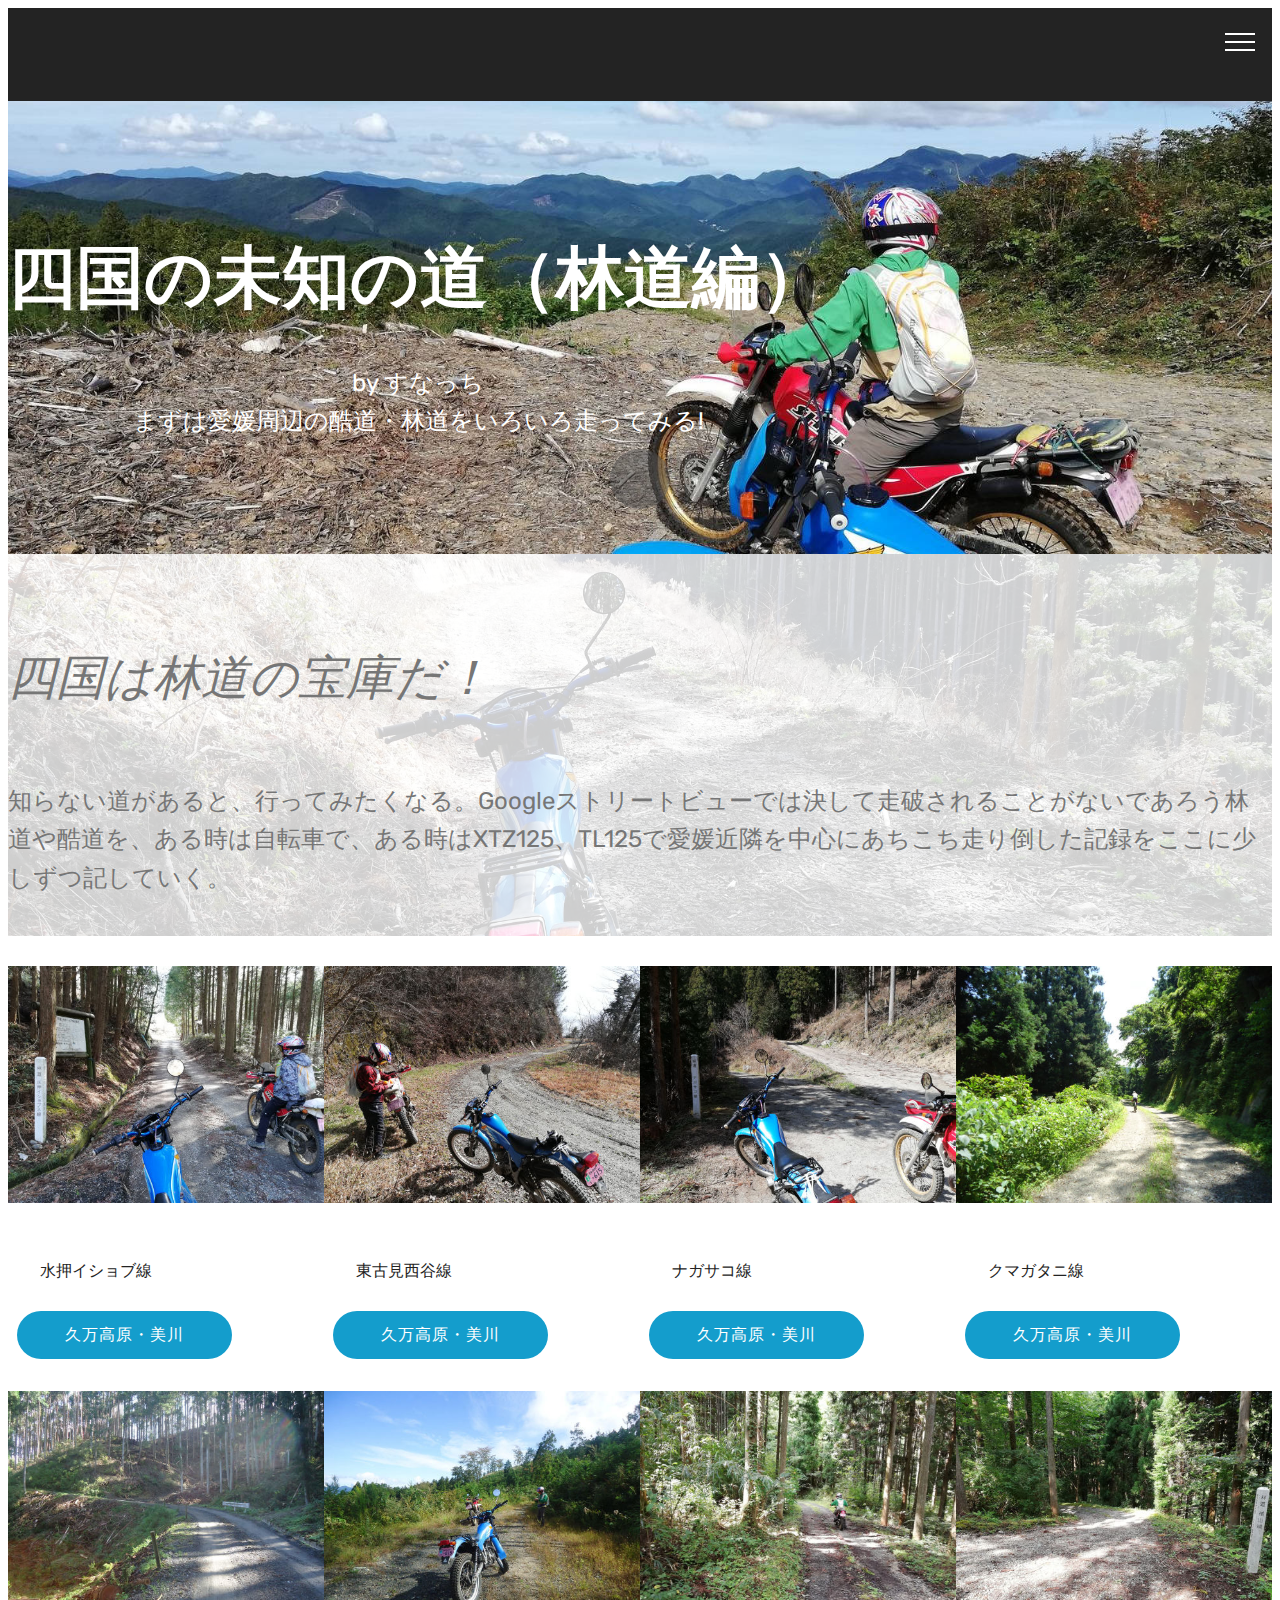
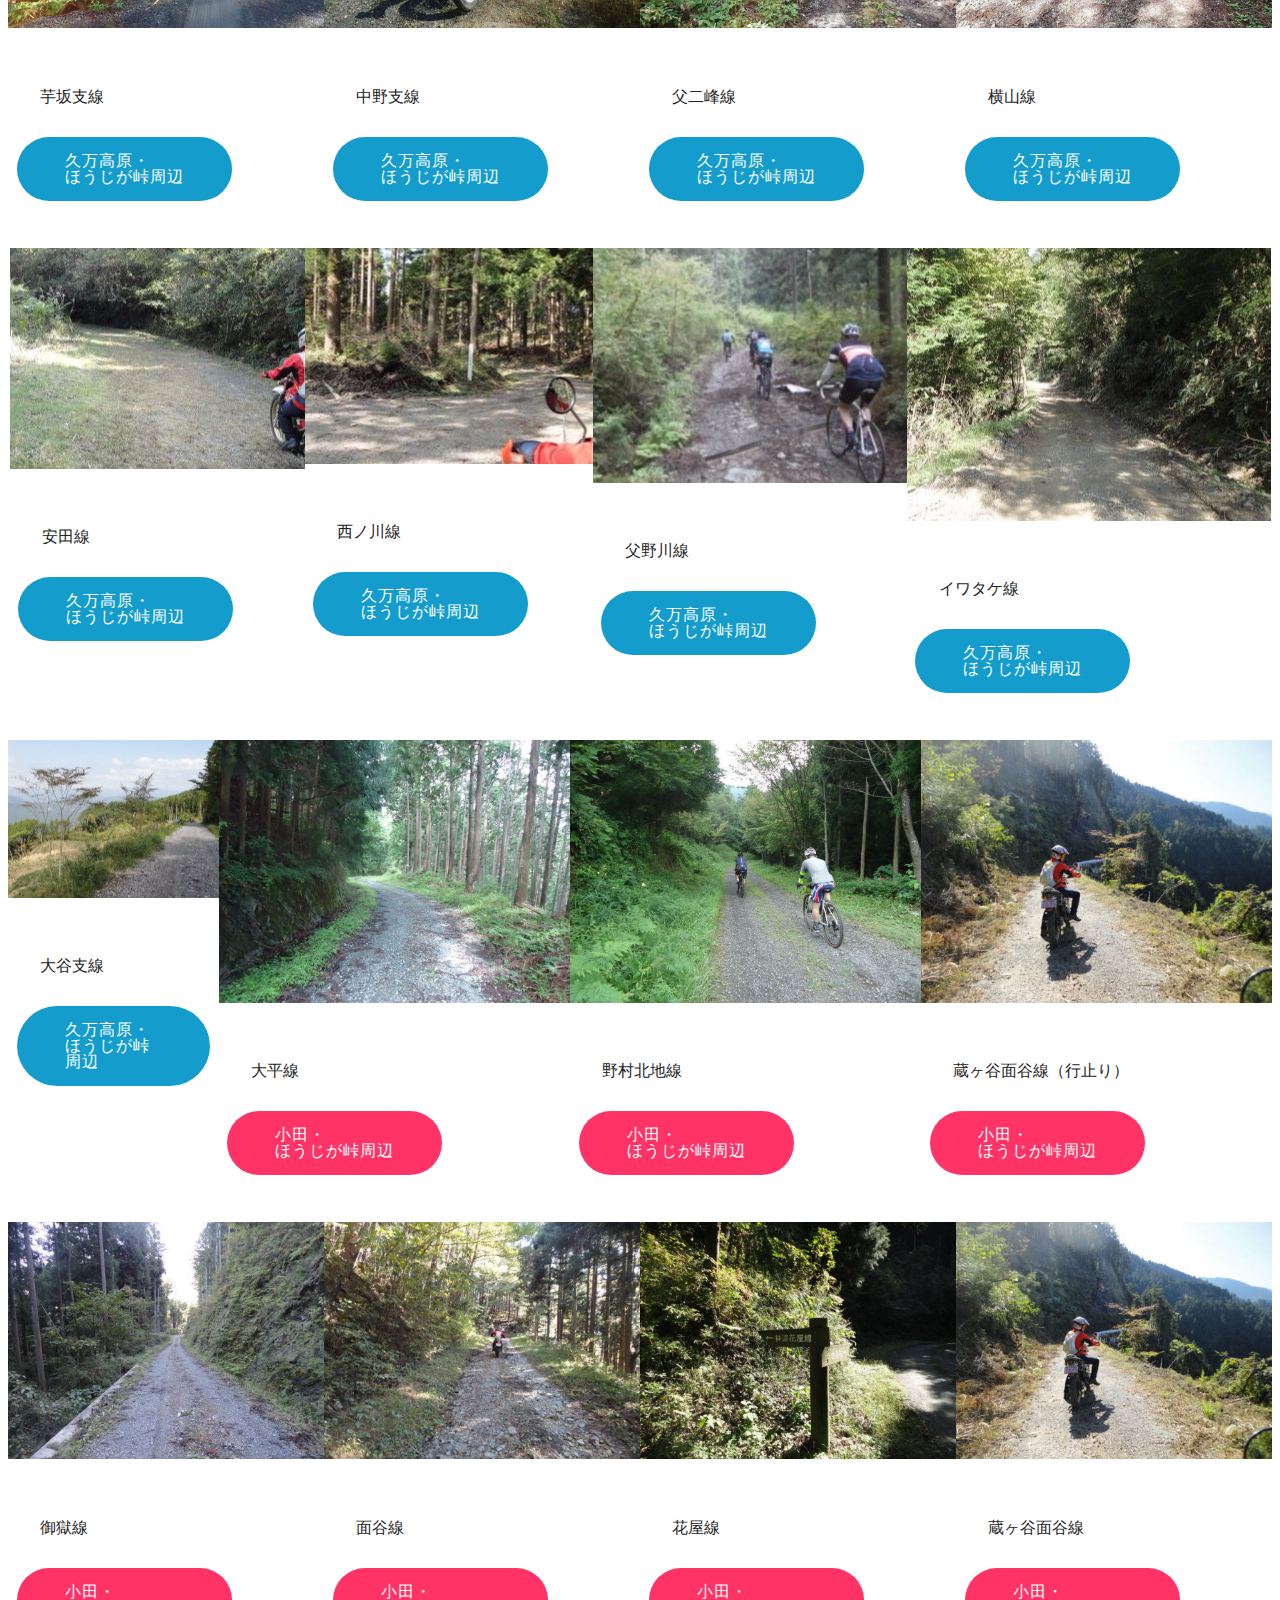
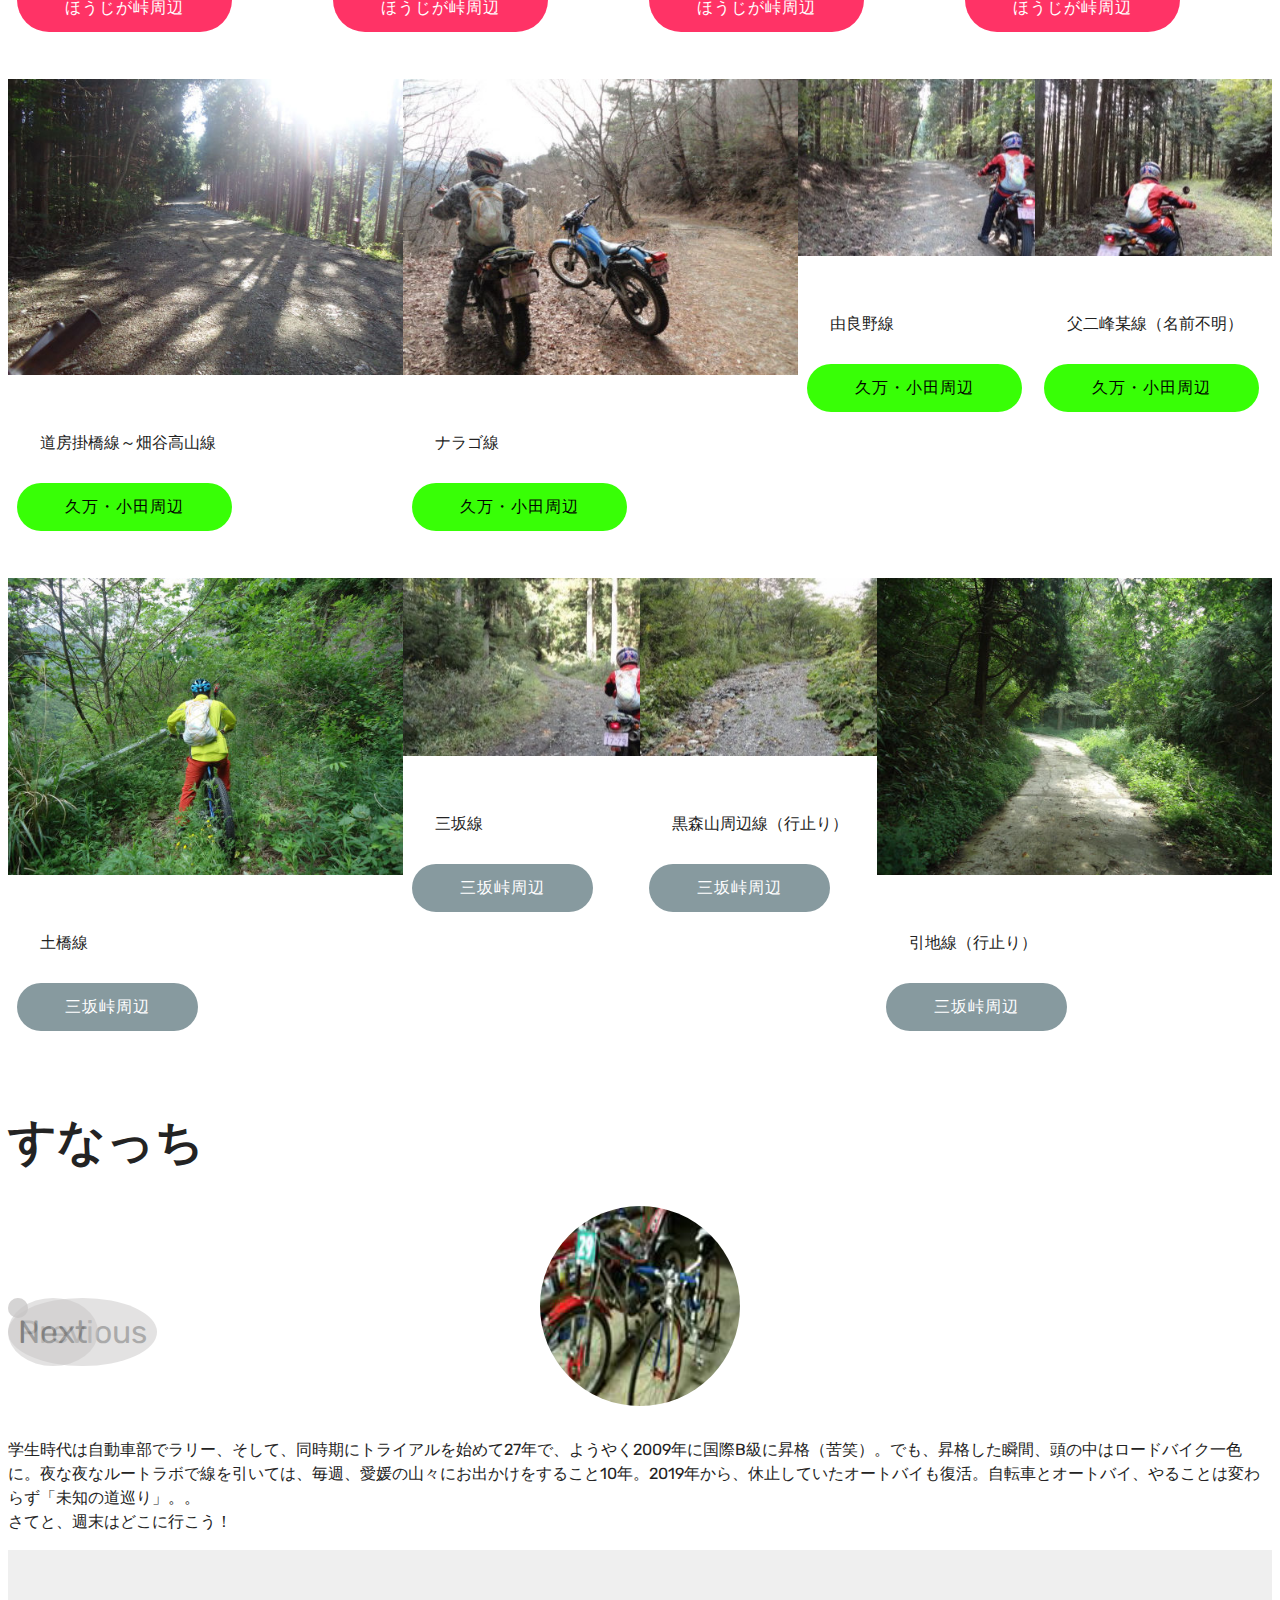
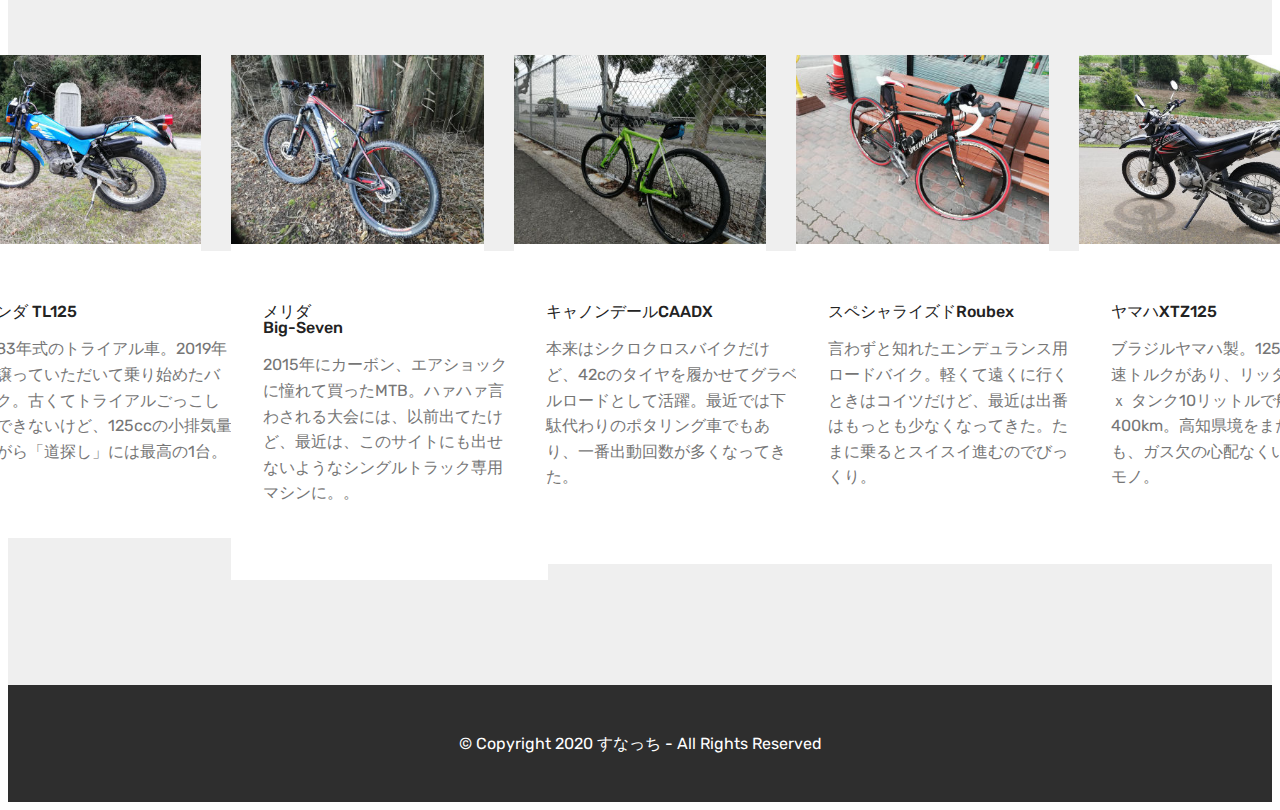
==== commit 009382ce: "create github pages" ====
--- a/index.html
+++ b/index.html
@@ -6,16 +6,17 @@
   <meta http-equiv="X-UA-Compatible" content="IE=edge">
   <meta name="generator" content="Mobirise v4.12.3, mobirise.com">
   <meta name="viewport" content="width=device-width, initial-scale=1, minimum-scale=1">
-  <link rel="shortcut icon" href="assets/images/logo4.png" type="image/x-icon">
+  <link rel="shortcut icon" href="assets/images/logo2.png" type="image/x-icon">
   <meta name="description" content="">
   
   
-  <title>Home</title>
+  <title>四国の未知の道（林道編）</title>
   <link rel="stylesheet" href="assets/web/assets/mobirise-icons/mobirise-icons.css">
   <link rel="stylesheet" href="assets/bootstrap/css/bootstrap.min.css">
   <link rel="stylesheet" href="assets/bootstrap/css/bootstrap-grid.min.css">
   <link rel="stylesheet" href="assets/bootstrap/css/bootstrap-reboot.min.css">
   <link rel="stylesheet" href="assets/tether/tether.min.css">
+  <link rel="stylesheet" href="assets/dropdown/css/style.css">
   <link rel="stylesheet" href="assets/theme/css/style.css">
   <link rel="preload" as="style" href="assets/mobirise/css/mbr-additional.css"><link rel="stylesheet" href="assets/mobirise/css/mbr-additional.css" type="text/css">
   
@@ -23,7 +24,51 @@
   
 </head>
 <body>
-  <section class="cid-qTkA127IK8 mbr-parallax-background" id="header2-1">
+  <section class="menu cid-rUAmnDRGo9" once="menu" id="menu1-1r">
+
+    
+
+    <nav class="navbar navbar-expand beta-menu navbar-dropdown align-items-center navbar-fixed-top collapsed">
+        <button class="navbar-toggler navbar-toggler-right" type="button" data-toggle="collapse" data-target="#navbarSupportedContent" aria-controls="navbarSupportedContent" aria-expanded="false" aria-label="Toggle navigation">
+            <div class="hamburger">
+                <span></span>
+                <span></span>
+                <span></span>
+                <span></span>
+            </div>
+        </button>
+        <div class="menu-logo">
+            <div class="navbar-brand">
+                
+                
+            </div>
+        </div>
+        <div class="collapse navbar-collapse" id="navbarSupportedContent">
+            <ul class="navbar-nav nav-dropdown navbar-nav-top-padding" data-app-modern-menu="true">
+                <li class="nav-item">
+                    <a class="nav-link link text-white display-4" href="https://mobirise.co">
+                        <span class="mbri-home mbr-iconfont mbr-iconfont-btn"></span>
+                        Services
+                    </a>
+                </li>
+                <li class="nav-item">
+                    <a class="nav-link link text-white display-4" href="https://mobirise.co">
+                        <span class="mbri-search mbr-iconfont mbr-iconfont-btn"></span>
+                        About Us
+                    </a>
+                </li>
+            </ul>
+            <div class="navbar-buttons mbr-section-btn">
+                <a class="btn btn-sm btn-primary display-4" href="https://mobirise.co">
+                    <span class="mbri-save mbr-iconfont mbr-iconfont-btn "></span>
+                    Try It Now!
+                </a>
+            </div>
+        </div>
+    </nav>
+</section>
+
+<section class="engine"><a href="https://mobirise.info/x">free css templates</a></section><section class="cid-qTkA127IK8 mbr-parallax-background" id="header2-1">
 
     
 
@@ -46,7 +91,7 @@
     </div>
 </section>
 
-<section class="engine"><a href="https://mobirise.info/z">best free html templates</a></section><section class="header9 cid-rSU6DEPLOV mbr-parallax-background" id="header9-3">
+<section class="header9 cid-rSU6DEPLOV mbr-parallax-background" id="header9-3">
 
     
 
@@ -57,7 +102,7 @@
         <div class="media-container-column mbr-white">
             
             <h3 class="mbr-section-subtitle align-left mbr-light pb-3 mbr-fonts-style display-2">四国は林道の宝庫だ！</h3>
-            <p class="mbr-text align-left pb-3 mbr-fonts-style display-5">知らない道があると、行ってみたくなる。Googleストリートビューでは決して走破されることがないであろう林道や酷道を、ある時は自転車で、ある時はTL125で愛媛近隣を中心にあちこち走り倒した記録をここに少しずつ記していく。</p>
+            <p class="mbr-text align-left pb-3 mbr-fonts-style display-5">知らない道があると、行ってみたくなる。Googleストリートビューでは決して走破されることがないであろう林道や酷道を、ある時は自転車で、ある時はXTZ125、TL125で愛媛近隣を中心にあちこち走り倒した記録をここに少しずつ記していく。</p>
             
         </div>
     </div>
@@ -626,12 +671,11 @@
             <div class="card p-3 col-12 col-md-6 my-col">
                 <div class="card-wrapper">
                     <div class="card-img">
-                        <img src="assets/images/img-20190922-154632-356x267.jpg" alt="Mobirise" title="">
-                    </div>
-                    <div class="card-box">
-                        <h4 class="card-title pb-3 mbr-fonts-style display-7">
-                            ジャイアント<br>escape R3</h4>
-                        <p class="mbr-text mbr-fonts-style display-7">雨の日も（雪の日も？）毎日、通勤で乗っているバイク。2008年に購入して、12年近くになるけど、フレームと一部ブレーキパーツ以外はすべて交換（ロードのお下がりや貰いもの多数）</p>
+                        <img src="assets/images/img-20200621-92544-432x324.jpg" alt="Mobirise" title="">
+                    </div>
+                    <div class="card-box">
+                        <h4 class="card-title pb-3 mbr-fonts-style display-7">ヤマハXTZ125</h4>
+                        <p class="mbr-text mbr-fonts-style display-7">ブラジルヤマハ製。125ccながら低速トルクがあり、リッター40km ｘ タンク10リットルで航続距離400km。高知県境をまたいだ林道も、ガス欠の心配なくいけるツワモノ。<br><br></p>
                     </div>
                 </div>
             </div>
@@ -663,9 +707,12 @@
   <script src="assets/bootstrap/js/bootstrap.min.js"></script>
   <script src="assets/tether/tether.min.js"></script>
   <script src="assets/smoothscroll/smooth-scroll.js"></script>
-  <script src="assets/parallax/jarallax.min.js"></script>
   <script src="assets/bootstrapcarouselswipe/bootstrap-carousel-swipe.js"></script>
   <script src="assets/mbr-testimonials-slider/mbr-testimonials-slider.js"></script>
+  <script src="assets/dropdown/js/nav-dropdown.js"></script>
+  <script src="assets/dropdown/js/navbar-dropdown.js"></script>
+  <script src="assets/touchswipe/jquery.touch-swipe.min.js"></script>
+  <script src="assets/parallax/jarallax.min.js"></script>
   <script src="assets/theme/js/script.js"></script>
   
   
--- a/assets/mobirise/css/mbr-additional.css
+++ b/assets/mobirise/css/mbr-additional.css
@@ -1108,3 +1108,861 @@
   padding-bottom: 30px;
   background-color: #2e2e2e;
 }
+.cid-rUAmnDRGo9 .navbar {
+  padding: .5rem 0;
+  background: #232323;
+  transition: none;
+  min-height: 77px;
+}
+.cid-rUAmnDRGo9 .navbar-dropdown.bg-color.transparent.opened {
+  background: #232323;
+}
+.cid-rUAmnDRGo9 a {
+  font-style: normal;
+}
+.cid-rUAmnDRGo9 .nav-item span {
+  padding-right: 0.4em;
+  line-height: 0.5em;
+  vertical-align: text-bottom;
+  position: relative;
+  text-decoration: none;
+}
+.cid-rUAmnDRGo9 .nav-item a {
+  display: -webkit-flex;
+  align-items: center;
+  justify-content: center;
+  padding: 0.7rem 0 !important;
+  margin: 0rem .65rem !important;
+  -webkit-align-items: center;
+  -webkit-justify-content: center;
+}
+.cid-rUAmnDRGo9 .nav-item:focus,
+.cid-rUAmnDRGo9 .nav-link:focus {
+  outline: none;
+}
+.cid-rUAmnDRGo9 .btn {
+  padding: 0.4rem 1.5rem;
+  display: -webkit-inline-flex;
+  align-items: center;
+  -webkit-align-items: center;
+}
+.cid-rUAmnDRGo9 .btn .mbr-iconfont {
+  font-size: 1.6rem;
+}
+.cid-rUAmnDRGo9 .menu-logo {
+  margin-right: auto;
+}
+.cid-rUAmnDRGo9 .menu-logo .navbar-brand {
+  display: flex;
+  margin-left: 5rem;
+  padding: 0;
+  transition: padding .2s;
+  min-height: 3.8rem;
+  -webkit-align-items: center;
+  align-items: center;
+}
+.cid-rUAmnDRGo9 .menu-logo .navbar-brand .navbar-caption-wrap {
+  display: flex;
+  -webkit-align-items: center;
+  align-items: center;
+  word-break: break-word;
+  min-width: 7rem;
+  margin: .3rem 0;
+}
+.cid-rUAmnDRGo9 .menu-logo .navbar-brand .navbar-caption-wrap .navbar-caption {
+  line-height: 1.2rem !important;
+  padding-right: 2rem;
+}
+.cid-rUAmnDRGo9 .menu-logo .navbar-brand .navbar-logo {
+  font-size: 4rem;
+  transition: font-size 0.25s;
+}
+.cid-rUAmnDRGo9 .menu-logo .navbar-brand .navbar-logo img {
+  display: flex;
+}
+.cid-rUAmnDRGo9 .menu-logo .navbar-brand .navbar-logo .mbr-iconfont {
+  transition: font-size 0.25s;
+}
+.cid-rUAmnDRGo9 .menu-logo .navbar-brand .navbar-logo a {
+  display: inline-flex;
+}
+.cid-rUAmnDRGo9 .navbar-toggleable-sm .navbar-collapse {
+  justify-content: flex-end;
+  -webkit-justify-content: flex-end;
+  padding-right: 5rem;
+  width: auto;
+}
+.cid-rUAmnDRGo9 .navbar-toggleable-sm .navbar-collapse .navbar-nav {
+  flex-wrap: wrap;
+  -webkit-flex-wrap: wrap;
+  padding-left: 0;
+}
+.cid-rUAmnDRGo9 .navbar-toggleable-sm .navbar-collapse .navbar-nav .nav-item {
+  -webkit-align-self: center;
+  align-self: center;
+}
+.cid-rUAmnDRGo9 .navbar-toggleable-sm .navbar-collapse .navbar-buttons {
+  padding-left: 0;
+  padding-bottom: 0;
+}
+.cid-rUAmnDRGo9 .dropdown .dropdown-menu {
+  background: #232323;
+  visibility: hidden;
+  display: block;
+  position: absolute;
+  min-width: 5rem;
+  padding-top: 1.4rem;
+  padding-bottom: 1.4rem;
+  text-align: left;
+}
+.cid-rUAmnDRGo9 .dropdown .dropdown-menu .dropdown-item {
+  width: auto;
+  padding: 0.235em 1.5385em 0.235em 1.5385em !important;
+}
+.cid-rUAmnDRGo9 .dropdown .dropdown-menu .dropdown-item::after {
+  right: 0.5rem;
+}
+.cid-rUAmnDRGo9 .dropdown .dropdown-menu .dropdown-submenu {
+  margin: 0;
+}
+.cid-rUAmnDRGo9 .dropdown.open > .dropdown-menu {
+  visibility: visible;
+}
+.cid-rUAmnDRGo9 .navbar-toggleable-sm.opened:after {
+  position: absolute;
+  width: 100vw;
+  height: 100vh;
+  content: '';
+  background-color: rgba(0, 0, 0, 0.1);
+  left: 0;
+  bottom: 0;
+  transform: translateY(100%);
+  -webkit-transform: translateY(100%);
+  z-index: 1000;
+}
+.cid-rUAmnDRGo9 .navbar.navbar-short {
+  min-height: 60px;
+  transition: all .2s;
+}
+.cid-rUAmnDRGo9 .navbar.navbar-short .navbar-toggler-right {
+  top: 20px;
+}
+.cid-rUAmnDRGo9 .navbar.navbar-short .navbar-logo a {
+  font-size: 2.5rem !important;
+  line-height: 2.5rem;
+  transition: font-size 0.25s;
+}
+.cid-rUAmnDRGo9 .navbar.navbar-short .navbar-logo a .mbr-iconfont {
+  font-size: 2.5rem !important;
+}
+.cid-rUAmnDRGo9 .navbar.navbar-short .navbar-logo a img {
+  height: 3rem !important;
+}
+.cid-rUAmnDRGo9 .navbar.navbar-short .navbar-brand {
+  min-height: 3rem;
+}
+.cid-rUAmnDRGo9 button.navbar-toggler {
+  width: 31px;
+  height: 18px;
+  cursor: pointer;
+  transition: all .2s;
+  top: 1.5rem;
+  right: 1rem;
+}
+.cid-rUAmnDRGo9 button.navbar-toggler:focus {
+  outline: none;
+}
+.cid-rUAmnDRGo9 button.navbar-toggler .hamburger span {
+  position: absolute;
+  right: 0;
+  width: 30px;
+  height: 2px;
+  border-right: 5px;
+  background-color: #ffffff;
+}
+.cid-rUAmnDRGo9 button.navbar-toggler .hamburger span:nth-child(1) {
+  top: 0;
+  transition: all .2s;
+}
+.cid-rUAmnDRGo9 button.navbar-toggler .hamburger span:nth-child(2) {
+  top: 8px;
+  transition: all .15s;
+}
+.cid-rUAmnDRGo9 button.navbar-toggler .hamburger span:nth-child(3) {
+  top: 8px;
+  transition: all .15s;
+}
+.cid-rUAmnDRGo9 button.navbar-toggler .hamburger span:nth-child(4) {
+  top: 16px;
+  transition: all .2s;
+}
+.cid-rUAmnDRGo9 nav.opened .hamburger span:nth-child(1) {
+  top: 8px;
+  width: 0;
+  opacity: 0;
+  right: 50%;
+  transition: all .2s;
+}
+.cid-rUAmnDRGo9 nav.opened .hamburger span:nth-child(2) {
+  -webkit-transform: rotate(45deg);
+  transform: rotate(45deg);
+  transition: all .25s;
+}
+.cid-rUAmnDRGo9 nav.opened .hamburger span:nth-child(3) {
+  -webkit-transform: rotate(-45deg);
+  transform: rotate(-45deg);
+  transition: all .25s;
+}
+.cid-rUAmnDRGo9 nav.opened .hamburger span:nth-child(4) {
+  top: 8px;
+  width: 0;
+  opacity: 0;
+  right: 50%;
+  transition: all .2s;
+}
+.cid-rUAmnDRGo9 .collapsed.navbar-expand {
+  flex-direction: column;
+  -webkit-flex-direction: column;
+}
+.cid-rUAmnDRGo9 .collapsed .btn {
+  display: -webkit-flex;
+}
+.cid-rUAmnDRGo9 .collapsed .navbar-collapse {
+  display: none !important;
+  padding-right: 0 !important;
+}
+.cid-rUAmnDRGo9 .collapsed .navbar-collapse.collapsing,
+.cid-rUAmnDRGo9 .collapsed .navbar-collapse.show {
+  display: block !important;
+}
+.cid-rUAmnDRGo9 .collapsed .navbar-collapse.collapsing .navbar-nav,
+.cid-rUAmnDRGo9 .collapsed .navbar-collapse.show .navbar-nav {
+  display: block;
+  text-align: center;
+}
+.cid-rUAmnDRGo9 .collapsed .navbar-collapse.collapsing .navbar-nav .nav-item,
+.cid-rUAmnDRGo9 .collapsed .navbar-collapse.show .navbar-nav .nav-item {
+  clear: both;
+}
+.cid-rUAmnDRGo9 .collapsed .navbar-collapse.collapsing .navbar-buttons,
+.cid-rUAmnDRGo9 .collapsed .navbar-collapse.show .navbar-buttons {
+  text-align: center;
+}
+.cid-rUAmnDRGo9 .collapsed .navbar-collapse.collapsing .navbar-buttons:last-child,
+.cid-rUAmnDRGo9 .collapsed .navbar-collapse.show .navbar-buttons:last-child {
+  margin-bottom: 1rem;
+}
+.cid-rUAmnDRGo9 .collapsed button.navbar-toggler {
+  display: block;
+}
+.cid-rUAmnDRGo9 .collapsed .navbar-brand {
+  margin-left: 1rem !important;
+}
+.cid-rUAmnDRGo9 .collapsed .navbar-toggleable-sm {
+  flex-direction: column;
+  -webkit-flex-direction: column;
+}
+.cid-rUAmnDRGo9 .collapsed .dropdown .dropdown-menu {
+  width: 100%;
+  text-align: center;
+  position: relative;
+  opacity: 0;
+  overflow: hidden;
+  display: block;
+  height: 0;
+  visibility: hidden;
+  padding: 0;
+  transition-duration: .5s;
+  transition-property: opacity,padding,height;
+}
+.cid-rUAmnDRGo9 .collapsed .dropdown.open > .dropdown-menu {
+  position: relative;
+  opacity: 1;
+  height: auto;
+  padding: 1.4rem 0;
+  visibility: visible;
+}
+.cid-rUAmnDRGo9 .collapsed .dropdown .dropdown-submenu {
+  left: 0;
+  text-align: center;
+  width: 100%;
+}
+.cid-rUAmnDRGo9 .collapsed .dropdown .dropdown-toggle[data-toggle="dropdown-submenu"]::after {
+  margin-top: 0;
+  position: inherit;
+  right: 0;
+  top: 50%;
+  display: inline-block;
+  width: 0;
+  height: 0;
+  margin-left: .3em;
+  vertical-align: middle;
+  content: "";
+  border-top: .30em solid;
+  border-right: .30em solid transparent;
+  border-left: .30em solid transparent;
+}
+@media (max-width: 1023px) {
+  .cid-rUAmnDRGo9 .navbar-expand {
+    flex-direction: column;
+    -webkit-flex-direction: column;
+  }
+  .cid-rUAmnDRGo9 img {
+    height: 3.8rem !important;
+  }
+  .cid-rUAmnDRGo9 .btn {
+    display: -webkit-flex;
+  }
+  .cid-rUAmnDRGo9 button.navbar-toggler {
+    display: block;
+  }
+  .cid-rUAmnDRGo9 .navbar-brand {
+    margin-left: 1rem !important;
+  }
+  .cid-rUAmnDRGo9 .navbar-toggleable-sm {
+    flex-direction: column;
+    -webkit-flex-direction: column;
+  }
+  .cid-rUAmnDRGo9 .navbar-collapse {
+    display: none !important;
+    padding-right: 0 !important;
+  }
+  .cid-rUAmnDRGo9 .navbar-collapse.collapsing,
+  .cid-rUAmnDRGo9 .navbar-collapse.show {
+    display: block !important;
+  }
+  .cid-rUAmnDRGo9 .navbar-collapse.collapsing .navbar-nav,
+  .cid-rUAmnDRGo9 .navbar-collapse.show .navbar-nav {
+    display: block;
+    text-align: center;
+  }
+  .cid-rUAmnDRGo9 .navbar-collapse.collapsing .navbar-nav .nav-item,
+  .cid-rUAmnDRGo9 .navbar-collapse.show .navbar-nav .nav-item {
+    clear: both;
+  }
+  .cid-rUAmnDRGo9 .navbar-collapse.collapsing .navbar-buttons,
+  .cid-rUAmnDRGo9 .navbar-collapse.show .navbar-buttons {
+    text-align: center;
+  }
+  .cid-rUAmnDRGo9 .navbar-collapse.collapsing .navbar-buttons:last-child,
+  .cid-rUAmnDRGo9 .navbar-collapse.show .navbar-buttons:last-child {
+    margin-bottom: 1rem;
+  }
+  .cid-rUAmnDRGo9 .dropdown .dropdown-menu {
+    width: 100%;
+    text-align: center;
+    position: relative;
+    opacity: 0;
+    overflow: hidden;
+    display: block;
+    height: 0;
+    visibility: hidden;
+    padding: 0;
+    transition-duration: .5s;
+    transition-property: opacity,padding,height;
+  }
+  .cid-rUAmnDRGo9 .dropdown.open > .dropdown-menu {
+    position: relative;
+    opacity: 1;
+    height: auto;
+    padding: 1.4rem 0;
+    visibility: visible;
+  }
+  .cid-rUAmnDRGo9 .dropdown .dropdown-submenu {
+    left: 0;
+    text-align: center;
+    width: 100%;
+  }
+  .cid-rUAmnDRGo9 .dropdown .dropdown-toggle[data-toggle="dropdown-submenu"]::after {
+    margin-top: 0;
+    position: inherit;
+    right: 0;
+    top: 50%;
+    display: inline-block;
+    width: 0;
+    height: 0;
+    margin-left: .3em;
+    vertical-align: middle;
+    content: "";
+    border-top: .30em solid;
+    border-right: .30em solid transparent;
+    border-left: .30em solid transparent;
+  }
+}
+@media (min-width: 767px) {
+  .cid-rUAmnDRGo9 .menu-logo {
+    flex-shrink: 0;
+    -webkit-flex-shrink: 0;
+  }
+}
+.cid-rUAmnDRGo9 .navbar-collapse {
+  flex-basis: auto;
+  -webkit-flex-basis: auto;
+}
+.cid-rUAmnDRGo9 .nav-link:hover,
+.cid-rUAmnDRGo9 .dropdown-item:hover {
+  color: #ff3366 !important;
+}
+.cid-rUAlXK70tw {
+  padding-top: 30px;
+  padding-bottom: 30px;
+  background-color: #2e2e2e;
+}
+.cid-rUAmnDRGo9 .navbar {
+  padding: .5rem 0;
+  background: #232323;
+  transition: none;
+  min-height: 77px;
+}
+.cid-rUAmnDRGo9 .navbar-dropdown.bg-color.transparent.opened {
+  background: #232323;
+}
+.cid-rUAmnDRGo9 a {
+  font-style: normal;
+}
+.cid-rUAmnDRGo9 .nav-item span {
+  padding-right: 0.4em;
+  line-height: 0.5em;
+  vertical-align: text-bottom;
+  position: relative;
+  text-decoration: none;
+}
+.cid-rUAmnDRGo9 .nav-item a {
+  display: -webkit-flex;
+  align-items: center;
+  justify-content: center;
+  padding: 0.7rem 0 !important;
+  margin: 0rem .65rem !important;
+  -webkit-align-items: center;
+  -webkit-justify-content: center;
+}
+.cid-rUAmnDRGo9 .nav-item:focus,
+.cid-rUAmnDRGo9 .nav-link:focus {
+  outline: none;
+}
+.cid-rUAmnDRGo9 .btn {
+  padding: 0.4rem 1.5rem;
+  display: -webkit-inline-flex;
+  align-items: center;
+  -webkit-align-items: center;
+}
+.cid-rUAmnDRGo9 .btn .mbr-iconfont {
+  font-size: 1.6rem;
+}
+.cid-rUAmnDRGo9 .menu-logo {
+  margin-right: auto;
+}
+.cid-rUAmnDRGo9 .menu-logo .navbar-brand {
+  display: flex;
+  margin-left: 5rem;
+  padding: 0;
+  transition: padding .2s;
+  min-height: 3.8rem;
+  -webkit-align-items: center;
+  align-items: center;
+}
+.cid-rUAmnDRGo9 .menu-logo .navbar-brand .navbar-caption-wrap {
+  display: flex;
+  -webkit-align-items: center;
+  align-items: center;
+  word-break: break-word;
+  min-width: 7rem;
+  margin: .3rem 0;
+}
+.cid-rUAmnDRGo9 .menu-logo .navbar-brand .navbar-caption-wrap .navbar-caption {
+  line-height: 1.2rem !important;
+  padding-right: 2rem;
+}
+.cid-rUAmnDRGo9 .menu-logo .navbar-brand .navbar-logo {
+  font-size: 4rem;
+  transition: font-size 0.25s;
+}
+.cid-rUAmnDRGo9 .menu-logo .navbar-brand .navbar-logo img {
+  display: flex;
+}
+.cid-rUAmnDRGo9 .menu-logo .navbar-brand .navbar-logo .mbr-iconfont {
+  transition: font-size 0.25s;
+}
+.cid-rUAmnDRGo9 .menu-logo .navbar-brand .navbar-logo a {
+  display: inline-flex;
+}
+.cid-rUAmnDRGo9 .navbar-toggleable-sm .navbar-collapse {
+  justify-content: flex-end;
+  -webkit-justify-content: flex-end;
+  padding-right: 5rem;
+  width: auto;
+}
+.cid-rUAmnDRGo9 .navbar-toggleable-sm .navbar-collapse .navbar-nav {
+  flex-wrap: wrap;
+  -webkit-flex-wrap: wrap;
+  padding-left: 0;
+}
+.cid-rUAmnDRGo9 .navbar-toggleable-sm .navbar-collapse .navbar-nav .nav-item {
+  -webkit-align-self: center;
+  align-self: center;
+}
+.cid-rUAmnDRGo9 .navbar-toggleable-sm .navbar-collapse .navbar-buttons {
+  padding-left: 0;
+  padding-bottom: 0;
+}
+.cid-rUAmnDRGo9 .dropdown .dropdown-menu {
+  background: #232323;
+  visibility: hidden;
+  display: block;
+  position: absolute;
+  min-width: 5rem;
+  padding-top: 1.4rem;
+  padding-bottom: 1.4rem;
+  text-align: left;
+}
+.cid-rUAmnDRGo9 .dropdown .dropdown-menu .dropdown-item {
+  width: auto;
+  padding: 0.235em 1.5385em 0.235em 1.5385em !important;
+}
+.cid-rUAmnDRGo9 .dropdown .dropdown-menu .dropdown-item::after {
+  right: 0.5rem;
+}
+.cid-rUAmnDRGo9 .dropdown .dropdown-menu .dropdown-submenu {
+  margin: 0;
+}
+.cid-rUAmnDRGo9 .dropdown.open > .dropdown-menu {
+  visibility: visible;
+}
+.cid-rUAmnDRGo9 .navbar-toggleable-sm.opened:after {
+  position: absolute;
+  width: 100vw;
+  height: 100vh;
+  content: '';
+  background-color: rgba(0, 0, 0, 0.1);
+  left: 0;
+  bottom: 0;
+  transform: translateY(100%);
+  -webkit-transform: translateY(100%);
+  z-index: 1000;
+}
+.cid-rUAmnDRGo9 .navbar.navbar-short {
+  min-height: 60px;
+  transition: all .2s;
+}
+.cid-rUAmnDRGo9 .navbar.navbar-short .navbar-toggler-right {
+  top: 20px;
+}
+.cid-rUAmnDRGo9 .navbar.navbar-short .navbar-logo a {
+  font-size: 2.5rem !important;
+  line-height: 2.5rem;
+  transition: font-size 0.25s;
+}
+.cid-rUAmnDRGo9 .navbar.navbar-short .navbar-logo a .mbr-iconfont {
+  font-size: 2.5rem !important;
+}
+.cid-rUAmnDRGo9 .navbar.navbar-short .navbar-logo a img {
+  height: 3rem !important;
+}
+.cid-rUAmnDRGo9 .navbar.navbar-short .navbar-brand {
+  min-height: 3rem;
+}
+.cid-rUAmnDRGo9 button.navbar-toggler {
+  width: 31px;
+  height: 18px;
+  cursor: pointer;
+  transition: all .2s;
+  top: 1.5rem;
+  right: 1rem;
+}
+.cid-rUAmnDRGo9 button.navbar-toggler:focus {
+  outline: none;
+}
+.cid-rUAmnDRGo9 button.navbar-toggler .hamburger span {
+  position: absolute;
+  right: 0;
+  width: 30px;
+  height: 2px;
+  border-right: 5px;
+  background-color: #ffffff;
+}
+.cid-rUAmnDRGo9 button.navbar-toggler .hamburger span:nth-child(1) {
+  top: 0;
+  transition: all .2s;
+}
+.cid-rUAmnDRGo9 button.navbar-toggler .hamburger span:nth-child(2) {
+  top: 8px;
+  transition: all .15s;
+}
+.cid-rUAmnDRGo9 button.navbar-toggler .hamburger span:nth-child(3) {
+  top: 8px;
+  transition: all .15s;
+}
+.cid-rUAmnDRGo9 button.navbar-toggler .hamburger span:nth-child(4) {
+  top: 16px;
+  transition: all .2s;
+}
+.cid-rUAmnDRGo9 nav.opened .hamburger span:nth-child(1) {
+  top: 8px;
+  width: 0;
+  opacity: 0;
+  right: 50%;
+  transition: all .2s;
+}
+.cid-rUAmnDRGo9 nav.opened .hamburger span:nth-child(2) {
+  -webkit-transform: rotate(45deg);
+  transform: rotate(45deg);
+  transition: all .25s;
+}
+.cid-rUAmnDRGo9 nav.opened .hamburger span:nth-child(3) {
+  -webkit-transform: rotate(-45deg);
+  transform: rotate(-45deg);
+  transition: all .25s;
+}
+.cid-rUAmnDRGo9 nav.opened .hamburger span:nth-child(4) {
+  top: 8px;
+  width: 0;
+  opacity: 0;
+  right: 50%;
+  transition: all .2s;
+}
+.cid-rUAmnDRGo9 .collapsed.navbar-expand {
+  flex-direction: column;
+  -webkit-flex-direction: column;
+}
+.cid-rUAmnDRGo9 .collapsed .btn {
+  display: -webkit-flex;
+}
+.cid-rUAmnDRGo9 .collapsed .navbar-collapse {
+  display: none !important;
+  padding-right: 0 !important;
+}
+.cid-rUAmnDRGo9 .collapsed .navbar-collapse.collapsing,
+.cid-rUAmnDRGo9 .collapsed .navbar-collapse.show {
+  display: block !important;
+}
+.cid-rUAmnDRGo9 .collapsed .navbar-collapse.collapsing .navbar-nav,
+.cid-rUAmnDRGo9 .collapsed .navbar-collapse.show .navbar-nav {
+  display: block;
+  text-align: center;
+}
+.cid-rUAmnDRGo9 .collapsed .navbar-collapse.collapsing .navbar-nav .nav-item,
+.cid-rUAmnDRGo9 .collapsed .navbar-collapse.show .navbar-nav .nav-item {
+  clear: both;
+}
+.cid-rUAmnDRGo9 .collapsed .navbar-collapse.collapsing .navbar-buttons,
+.cid-rUAmnDRGo9 .collapsed .navbar-collapse.show .navbar-buttons {
+  text-align: center;
+}
+.cid-rUAmnDRGo9 .collapsed .navbar-collapse.collapsing .navbar-buttons:last-child,
+.cid-rUAmnDRGo9 .collapsed .navbar-collapse.show .navbar-buttons:last-child {
+  margin-bottom: 1rem;
+}
+.cid-rUAmnDRGo9 .collapsed button.navbar-toggler {
+  display: block;
+}
+.cid-rUAmnDRGo9 .collapsed .navbar-brand {
+  margin-left: 1rem !important;
+}
+.cid-rUAmnDRGo9 .collapsed .navbar-toggleable-sm {
+  flex-direction: column;
+  -webkit-flex-direction: column;
+}
+.cid-rUAmnDRGo9 .collapsed .dropdown .dropdown-menu {
+  width: 100%;
+  text-align: center;
+  position: relative;
+  opacity: 0;
+  overflow: hidden;
+  display: block;
+  height: 0;
+  visibility: hidden;
+  padding: 0;
+  transition-duration: .5s;
+  transition-property: opacity,padding,height;
+}
+.cid-rUAmnDRGo9 .collapsed .dropdown.open > .dropdown-menu {
+  position: relative;
+  opacity: 1;
+  height: auto;
+  padding: 1.4rem 0;
+  visibility: visible;
+}
+.cid-rUAmnDRGo9 .collapsed .dropdown .dropdown-submenu {
+  left: 0;
+  text-align: center;
+  width: 100%;
+}
+.cid-rUAmnDRGo9 .collapsed .dropdown .dropdown-toggle[data-toggle="dropdown-submenu"]::after {
+  margin-top: 0;
+  position: inherit;
+  right: 0;
+  top: 50%;
+  display: inline-block;
+  width: 0;
+  height: 0;
+  margin-left: .3em;
+  vertical-align: middle;
+  content: "";
+  border-top: .30em solid;
+  border-right: .30em solid transparent;
+  border-left: .30em solid transparent;
+}
+@media (max-width: 1023px) {
+  .cid-rUAmnDRGo9 .navbar-expand {
+    flex-direction: column;
+    -webkit-flex-direction: column;
+  }
+  .cid-rUAmnDRGo9 img {
+    height: 3.8rem !important;
+  }
+  .cid-rUAmnDRGo9 .btn {
+    display: -webkit-flex;
+  }
+  .cid-rUAmnDRGo9 button.navbar-toggler {
+    display: block;
+  }
+  .cid-rUAmnDRGo9 .navbar-brand {
+    margin-left: 1rem !important;
+  }
+  .cid-rUAmnDRGo9 .navbar-toggleable-sm {
+    flex-direction: column;
+    -webkit-flex-direction: column;
+  }
+  .cid-rUAmnDRGo9 .navbar-collapse {
+    display: none !important;
+    padding-right: 0 !important;
+  }
+  .cid-rUAmnDRGo9 .navbar-collapse.collapsing,
+  .cid-rUAmnDRGo9 .navbar-collapse.show {
+    display: block !important;
+  }
+  .cid-rUAmnDRGo9 .navbar-collapse.collapsing .navbar-nav,
+  .cid-rUAmnDRGo9 .navbar-collapse.show .navbar-nav {
+    display: block;
+    text-align: center;
+  }
+  .cid-rUAmnDRGo9 .navbar-collapse.collapsing .navbar-nav .nav-item,
+  .cid-rUAmnDRGo9 .navbar-collapse.show .navbar-nav .nav-item {
+    clear: both;
+  }
+  .cid-rUAmnDRGo9 .navbar-collapse.collapsing .navbar-buttons,
+  .cid-rUAmnDRGo9 .navbar-collapse.show .navbar-buttons {
+    text-align: center;
+  }
+  .cid-rUAmnDRGo9 .navbar-collapse.collapsing .navbar-buttons:last-child,
+  .cid-rUAmnDRGo9 .navbar-collapse.show .navbar-buttons:last-child {
+    margin-bottom: 1rem;
+  }
+  .cid-rUAmnDRGo9 .dropdown .dropdown-menu {
+    width: 100%;
+    text-align: center;
+    position: relative;
+    opacity: 0;
+    overflow: hidden;
+    display: block;
+    height: 0;
+    visibility: hidden;
+    padding: 0;
+    transition-duration: .5s;
+    transition-property: opacity,padding,height;
+  }
+  .cid-rUAmnDRGo9 .dropdown.open > .dropdown-menu {
+    position: relative;
+    opacity: 1;
+    height: auto;
+    padding: 1.4rem 0;
+    visibility: visible;
+  }
+  .cid-rUAmnDRGo9 .dropdown .dropdown-submenu {
+    left: 0;
+    text-align: center;
+    width: 100%;
+  }
+  .cid-rUAmnDRGo9 .dropdown .dropdown-toggle[data-toggle="dropdown-submenu"]::after {
+    margin-top: 0;
+    position: inherit;
+    right: 0;
+    top: 50%;
+    display: inline-block;
+    width: 0;
+    height: 0;
+    margin-left: .3em;
+    vertical-align: middle;
+    content: "";
+    border-top: .30em solid;
+    border-right: .30em solid transparent;
+    border-left: .30em solid transparent;
+  }
+}
+@media (min-width: 767px) {
+  .cid-rUAmnDRGo9 .menu-logo {
+    flex-shrink: 0;
+    -webkit-flex-shrink: 0;
+  }
+}
+.cid-rUAmnDRGo9 .navbar-collapse {
+  flex-basis: auto;
+  -webkit-flex-basis: auto;
+}
+.cid-rUAmnDRGo9 .nav-link:hover,
+.cid-rUAmnDRGo9 .dropdown-item:hover {
+  color: #ff3366 !important;
+}
+.cid-rUAtirI0d2 {
+  padding-top: 0px;
+  padding-bottom: 0px;
+  background-color: #ffffff;
+  overflow: hidden;
+}
+.cid-rUAtirI0d2 .mbr-slider .carousel-control {
+  background: #1b1b1b;
+}
+.cid-rUAtirI0d2 .mbr-slider .carousel-control-prev {
+  left: 0;
+  margin-left: 2.5rem;
+}
+.cid-rUAtirI0d2 .mbr-slider .carousel-control-next {
+  right: 0;
+  margin-right: 2.5rem;
+}
+.cid-rUAtirI0d2 .mbr-slider .modal-body .close {
+  background: #1b1b1b;
+}
+.cid-rUAtirI0d2 .mbr-gallery-item > div::before {
+  content: '';
+  position: absolute;
+  left: 0;
+  top: 0;
+  width: 100%;
+  height: 100%;
+  background: #554346;
+  opacity: 0;
+  -webkit-transition: 0.2s opacity ease-in-out;
+  transition: 0.2s opacity ease-in-out;
+  background: linear-gradient(to left, #554346, #45505b) !important;
+}
+.cid-rUAtirI0d2 .mbr-gallery-item > div:hover .mbr-gallery-title::before {
+  background: transparent !important;
+}
+.cid-rUAtirI0d2 .mbr-gallery-item > div:hover:before {
+  opacity: 0.7 !important;
+}
+.cid-rUAtirI0d2 .mbr-gallery-title {
+  font-size: .9em;
+  position: absolute;
+  display: block;
+  width: 100%;
+  bottom: 0;
+  padding: 1rem;
+  color: #fff;
+  z-index: 2;
+}
+.cid-rUAtirI0d2 .mbr-gallery-title:before {
+  content: " ";
+  width: 100%;
+  height: 100%;
+  top: 0;
+  left: 0;
+  z-index: -1;
+  position: absolute;
+  background: #554346 !important;
+  opacity: 0.7;
+  -webkit-transition: 0.2s background ease-in-out;
+  transition: 0.2s background ease-in-out;
+  background: linear-gradient(to left, #554346, #45505b) !important;
+}
--- a/assets/mobirise/css/mbr-additional.css
+++ b/assets/mobirise/css/mbr-additional.css
@@ -1108,3 +1108,861 @@
   padding-bottom: 30px;
   background-color: #2e2e2e;
 }
+.cid-rUAmnDRGo9 .navbar {
+  padding: .5rem 0;
+  background: #232323;
+  transition: none;
+  min-height: 77px;
+}
+.cid-rUAmnDRGo9 .navbar-dropdown.bg-color.transparent.opened {
+  background: #232323;
+}
+.cid-rUAmnDRGo9 a {
+  font-style: normal;
+}
+.cid-rUAmnDRGo9 .nav-item span {
+  padding-right: 0.4em;
+  line-height: 0.5em;
+  vertical-align: text-bottom;
+  position: relative;
+  text-decoration: none;
+}
+.cid-rUAmnDRGo9 .nav-item a {
+  display: -webkit-flex;
+  align-items: center;
+  justify-content: center;
+  padding: 0.7rem 0 !important;
+  margin: 0rem .65rem !important;
+  -webkit-align-items: center;
+  -webkit-justify-content: center;
+}
+.cid-rUAmnDRGo9 .nav-item:focus,
+.cid-rUAmnDRGo9 .nav-link:focus {
+  outline: none;
+}
+.cid-rUAmnDRGo9 .btn {
+  padding: 0.4rem 1.5rem;
+  display: -webkit-inline-flex;
+  align-items: center;
+  -webkit-align-items: center;
+}
+.cid-rUAmnDRGo9 .btn .mbr-iconfont {
+  font-size: 1.6rem;
+}
+.cid-rUAmnDRGo9 .menu-logo {
+  margin-right: auto;
+}
+.cid-rUAmnDRGo9 .menu-logo .navbar-brand {
+  display: flex;
+  margin-left: 5rem;
+  padding: 0;
+  transition: padding .2s;
+  min-height: 3.8rem;
+  -webkit-align-items: center;
+  align-items: center;
+}
+.cid-rUAmnDRGo9 .menu-logo .navbar-brand .navbar-caption-wrap {
+  display: flex;
+  -webkit-align-items: center;
+  align-items: center;
+  word-break: break-word;
+  min-width: 7rem;
+  margin: .3rem 0;
+}
+.cid-rUAmnDRGo9 .menu-logo .navbar-brand .navbar-caption-wrap .navbar-caption {
+  line-height: 1.2rem !important;
+  padding-right: 2rem;
+}
+.cid-rUAmnDRGo9 .menu-logo .navbar-brand .navbar-logo {
+  font-size: 4rem;
+  transition: font-size 0.25s;
+}
+.cid-rUAmnDRGo9 .menu-logo .navbar-brand .navbar-logo img {
+  display: flex;
+}
+.cid-rUAmnDRGo9 .menu-logo .navbar-brand .navbar-logo .mbr-iconfont {
+  transition: font-size 0.25s;
+}
+.cid-rUAmnDRGo9 .menu-logo .navbar-brand .navbar-logo a {
+  display: inline-flex;
+}
+.cid-rUAmnDRGo9 .navbar-toggleable-sm .navbar-collapse {
+  justify-content: flex-end;
+  -webkit-justify-content: flex-end;
+  padding-right: 5rem;
+  width: auto;
+}
+.cid-rUAmnDRGo9 .navbar-toggleable-sm .navbar-collapse .navbar-nav {
+  flex-wrap: wrap;
+  -webkit-flex-wrap: wrap;
+  padding-left: 0;
+}
+.cid-rUAmnDRGo9 .navbar-toggleable-sm .navbar-collapse .navbar-nav .nav-item {
+  -webkit-align-self: center;
+  align-self: center;
+}
+.cid-rUAmnDRGo9 .navbar-toggleable-sm .navbar-collapse .navbar-buttons {
+  padding-left: 0;
+  padding-bottom: 0;
+}
+.cid-rUAmnDRGo9 .dropdown .dropdown-menu {
+  background: #232323;
+  visibility: hidden;
+  display: block;
+  position: absolute;
+  min-width: 5rem;
+  padding-top: 1.4rem;
+  padding-bottom: 1.4rem;
+  text-align: left;
+}
+.cid-rUAmnDRGo9 .dropdown .dropdown-menu .dropdown-item {
+  width: auto;
+  padding: 0.235em 1.5385em 0.235em 1.5385em !important;
+}
+.cid-rUAmnDRGo9 .dropdown .dropdown-menu .dropdown-item::after {
+  right: 0.5rem;
+}
+.cid-rUAmnDRGo9 .dropdown .dropdown-menu .dropdown-submenu {
+  margin: 0;
+}
+.cid-rUAmnDRGo9 .dropdown.open > .dropdown-menu {
+  visibility: visible;
+}
+.cid-rUAmnDRGo9 .navbar-toggleable-sm.opened:after {
+  position: absolute;
+  width: 100vw;
+  height: 100vh;
+  content: '';
+  background-color: rgba(0, 0, 0, 0.1);
+  left: 0;
+  bottom: 0;
+  transform: translateY(100%);
+  -webkit-transform: translateY(100%);
+  z-index: 1000;
+}
+.cid-rUAmnDRGo9 .navbar.navbar-short {
+  min-height: 60px;
+  transition: all .2s;
+}
+.cid-rUAmnDRGo9 .navbar.navbar-short .navbar-toggler-right {
+  top: 20px;
+}
+.cid-rUAmnDRGo9 .navbar.navbar-short .navbar-logo a {
+  font-size: 2.5rem !important;
+  line-height: 2.5rem;
+  transition: font-size 0.25s;
+}
+.cid-rUAmnDRGo9 .navbar.navbar-short .navbar-logo a .mbr-iconfont {
+  font-size: 2.5rem !important;
+}
+.cid-rUAmnDRGo9 .navbar.navbar-short .navbar-logo a img {
+  height: 3rem !important;
+}
+.cid-rUAmnDRGo9 .navbar.navbar-short .navbar-brand {
+  min-height: 3rem;
+}
+.cid-rUAmnDRGo9 button.navbar-toggler {
+  width: 31px;
+  height: 18px;
+  cursor: pointer;
+  transition: all .2s;
+  top: 1.5rem;
+  right: 1rem;
+}
+.cid-rUAmnDRGo9 button.navbar-toggler:focus {
+  outline: none;
+}
+.cid-rUAmnDRGo9 button.navbar-toggler .hamburger span {
+  position: absolute;
+  right: 0;
+  width: 30px;
+  height: 2px;
+  border-right: 5px;
+  background-color: #ffffff;
+}
+.cid-rUAmnDRGo9 button.navbar-toggler .hamburger span:nth-child(1) {
+  top: 0;
+  transition: all .2s;
+}
+.cid-rUAmnDRGo9 button.navbar-toggler .hamburger span:nth-child(2) {
+  top: 8px;
+  transition: all .15s;
+}
+.cid-rUAmnDRGo9 button.navbar-toggler .hamburger span:nth-child(3) {
+  top: 8px;
+  transition: all .15s;
+}
+.cid-rUAmnDRGo9 button.navbar-toggler .hamburger span:nth-child(4) {
+  top: 16px;
+  transition: all .2s;
+}
+.cid-rUAmnDRGo9 nav.opened .hamburger span:nth-child(1) {
+  top: 8px;
+  width: 0;
+  opacity: 0;
+  right: 50%;
+  transition: all .2s;
+}
+.cid-rUAmnDRGo9 nav.opened .hamburger span:nth-child(2) {
+  -webkit-transform: rotate(45deg);
+  transform: rotate(45deg);
+  transition: all .25s;
+}
+.cid-rUAmnDRGo9 nav.opened .hamburger span:nth-child(3) {
+  -webkit-transform: rotate(-45deg);
+  transform: rotate(-45deg);
+  transition: all .25s;
+}
+.cid-rUAmnDRGo9 nav.opened .hamburger span:nth-child(4) {
+  top: 8px;
+  width: 0;
+  opacity: 0;
+  right: 50%;
+  transition: all .2s;
+}
+.cid-rUAmnDRGo9 .collapsed.navbar-expand {
+  flex-direction: column;
+  -webkit-flex-direction: column;
+}
+.cid-rUAmnDRGo9 .collapsed .btn {
+  display: -webkit-flex;
+}
+.cid-rUAmnDRGo9 .collapsed .navbar-collapse {
+  display: none !important;
+  padding-right: 0 !important;
+}
+.cid-rUAmnDRGo9 .collapsed .navbar-collapse.collapsing,
+.cid-rUAmnDRGo9 .collapsed .navbar-collapse.show {
+  display: block !important;
+}
+.cid-rUAmnDRGo9 .collapsed .navbar-collapse.collapsing .navbar-nav,
+.cid-rUAmnDRGo9 .collapsed .navbar-collapse.show .navbar-nav {
+  display: block;
+  text-align: center;
+}
+.cid-rUAmnDRGo9 .collapsed .navbar-collapse.collapsing .navbar-nav .nav-item,
+.cid-rUAmnDRGo9 .collapsed .navbar-collapse.show .navbar-nav .nav-item {
+  clear: both;
+}
+.cid-rUAmnDRGo9 .collapsed .navbar-collapse.collapsing .navbar-buttons,
+.cid-rUAmnDRGo9 .collapsed .navbar-collapse.show .navbar-buttons {
+  text-align: center;
+}
+.cid-rUAmnDRGo9 .collapsed .navbar-collapse.collapsing .navbar-buttons:last-child,
+.cid-rUAmnDRGo9 .collapsed .navbar-collapse.show .navbar-buttons:last-child {
+  margin-bottom: 1rem;
+}
+.cid-rUAmnDRGo9 .collapsed button.navbar-toggler {
+  display: block;
+}
+.cid-rUAmnDRGo9 .collapsed .navbar-brand {
+  margin-left: 1rem !important;
+}
+.cid-rUAmnDRGo9 .collapsed .navbar-toggleable-sm {
+  flex-direction: column;
+  -webkit-flex-direction: column;
+}
+.cid-rUAmnDRGo9 .collapsed .dropdown .dropdown-menu {
+  width: 100%;
+  text-align: center;
+  position: relative;
+  opacity: 0;
+  overflow: hidden;
+  display: block;
+  height: 0;
+  visibility: hidden;
+  padding: 0;
+  transition-duration: .5s;
+  transition-property: opacity,padding,height;
+}
+.cid-rUAmnDRGo9 .collapsed .dropdown.open > .dropdown-menu {
+  position: relative;
+  opacity: 1;
+  height: auto;
+  padding: 1.4rem 0;
+  visibility: visible;
+}
+.cid-rUAmnDRGo9 .collapsed .dropdown .dropdown-submenu {
+  left: 0;
+  text-align: center;
+  width: 100%;
+}
+.cid-rUAmnDRGo9 .collapsed .dropdown .dropdown-toggle[data-toggle="dropdown-submenu"]::after {
+  margin-top: 0;
+  position: inherit;
+  right: 0;
+  top: 50%;
+  display: inline-block;
+  width: 0;
+  height: 0;
+  margin-left: .3em;
+  vertical-align: middle;
+  content: "";
+  border-top: .30em solid;
+  border-right: .30em solid transparent;
+  border-left: .30em solid transparent;
+}
+@media (max-width: 1023px) {
+  .cid-rUAmnDRGo9 .navbar-expand {
+    flex-direction: column;
+    -webkit-flex-direction: column;
+  }
+  .cid-rUAmnDRGo9 img {
+    height: 3.8rem !important;
+  }
+  .cid-rUAmnDRGo9 .btn {
+    display: -webkit-flex;
+  }
+  .cid-rUAmnDRGo9 button.navbar-toggler {
+    display: block;
+  }
+  .cid-rUAmnDRGo9 .navbar-brand {
+    margin-left: 1rem !important;
+  }
+  .cid-rUAmnDRGo9 .navbar-toggleable-sm {
+    flex-direction: column;
+    -webkit-flex-direction: column;
+  }
+  .cid-rUAmnDRGo9 .navbar-collapse {
+    display: none !important;
+    padding-right: 0 !important;
+  }
+  .cid-rUAmnDRGo9 .navbar-collapse.collapsing,
+  .cid-rUAmnDRGo9 .navbar-collapse.show {
+    display: block !important;
+  }
+  .cid-rUAmnDRGo9 .navbar-collapse.collapsing .navbar-nav,
+  .cid-rUAmnDRGo9 .navbar-collapse.show .navbar-nav {
+    display: block;
+    text-align: center;
+  }
+  .cid-rUAmnDRGo9 .navbar-collapse.collapsing .navbar-nav .nav-item,
+  .cid-rUAmnDRGo9 .navbar-collapse.show .navbar-nav .nav-item {
+    clear: both;
+  }
+  .cid-rUAmnDRGo9 .navbar-collapse.collapsing .navbar-buttons,
+  .cid-rUAmnDRGo9 .navbar-collapse.show .navbar-buttons {
+    text-align: center;
+  }
+  .cid-rUAmnDRGo9 .navbar-collapse.collapsing .navbar-buttons:last-child,
+  .cid-rUAmnDRGo9 .navbar-collapse.show .navbar-buttons:last-child {
+    margin-bottom: 1rem;
+  }
+  .cid-rUAmnDRGo9 .dropdown .dropdown-menu {
+    width: 100%;
+    text-align: center;
+    position: relative;
+    opacity: 0;
+    overflow: hidden;
+    display: block;
+    height: 0;
+    visibility: hidden;
+    padding: 0;
+    transition-duration: .5s;
+    transition-property: opacity,padding,height;
+  }
+  .cid-rUAmnDRGo9 .dropdown.open > .dropdown-menu {
+    position: relative;
+    opacity: 1;
+    height: auto;
+    padding: 1.4rem 0;
+    visibility: visible;
+  }
+  .cid-rUAmnDRGo9 .dropdown .dropdown-submenu {
+    left: 0;
+    text-align: center;
+    width: 100%;
+  }
+  .cid-rUAmnDRGo9 .dropdown .dropdown-toggle[data-toggle="dropdown-submenu"]::after {
+    margin-top: 0;
+    position: inherit;
+    right: 0;
+    top: 50%;
+    display: inline-block;
+    width: 0;
+    height: 0;
+    margin-left: .3em;
+    vertical-align: middle;
+    content: "";
+    border-top: .30em solid;
+    border-right: .30em solid transparent;
+    border-left: .30em solid transparent;
+  }
+}
+@media (min-width: 767px) {
+  .cid-rUAmnDRGo9 .menu-logo {
+    flex-shrink: 0;
+    -webkit-flex-shrink: 0;
+  }
+}
+.cid-rUAmnDRGo9 .navbar-collapse {
+  flex-basis: auto;
+  -webkit-flex-basis: auto;
+}
+.cid-rUAmnDRGo9 .nav-link:hover,
+.cid-rUAmnDRGo9 .dropdown-item:hover {
+  color: #ff3366 !important;
+}
+.cid-rUAlXK70tw {
+  padding-top: 30px;
+  padding-bottom: 30px;
+  background-color: #2e2e2e;
+}
+.cid-rUAmnDRGo9 .navbar {
+  padding: .5rem 0;
+  background: #232323;
+  transition: none;
+  min-height: 77px;
+}
+.cid-rUAmnDRGo9 .navbar-dropdown.bg-color.transparent.opened {
+  background: #232323;
+}
+.cid-rUAmnDRGo9 a {
+  font-style: normal;
+}
+.cid-rUAmnDRGo9 .nav-item span {
+  padding-right: 0.4em;
+  line-height: 0.5em;
+  vertical-align: text-bottom;
+  position: relative;
+  text-decoration: none;
+}
+.cid-rUAmnDRGo9 .nav-item a {
+  display: -webkit-flex;
+  align-items: center;
+  justify-content: center;
+  padding: 0.7rem 0 !important;
+  margin: 0rem .65rem !important;
+  -webkit-align-items: center;
+  -webkit-justify-content: center;
+}
+.cid-rUAmnDRGo9 .nav-item:focus,
+.cid-rUAmnDRGo9 .nav-link:focus {
+  outline: none;
+}
+.cid-rUAmnDRGo9 .btn {
+  padding: 0.4rem 1.5rem;
+  display: -webkit-inline-flex;
+  align-items: center;
+  -webkit-align-items: center;
+}
+.cid-rUAmnDRGo9 .btn .mbr-iconfont {
+  font-size: 1.6rem;
+}
+.cid-rUAmnDRGo9 .menu-logo {
+  margin-right: auto;
+}
+.cid-rUAmnDRGo9 .menu-logo .navbar-brand {
+  display: flex;
+  margin-left: 5rem;
+  padding: 0;
+  transition: padding .2s;
+  min-height: 3.8rem;
+  -webkit-align-items: center;
+  align-items: center;
+}
+.cid-rUAmnDRGo9 .menu-logo .navbar-brand .navbar-caption-wrap {
+  display: flex;
+  -webkit-align-items: center;
+  align-items: center;
+  word-break: break-word;
+  min-width: 7rem;
+  margin: .3rem 0;
+}
+.cid-rUAmnDRGo9 .menu-logo .navbar-brand .navbar-caption-wrap .navbar-caption {
+  line-height: 1.2rem !important;
+  padding-right: 2rem;
+}
+.cid-rUAmnDRGo9 .menu-logo .navbar-brand .navbar-logo {
+  font-size: 4rem;
+  transition: font-size 0.25s;
+}
+.cid-rUAmnDRGo9 .menu-logo .navbar-brand .navbar-logo img {
+  display: flex;
+}
+.cid-rUAmnDRGo9 .menu-logo .navbar-brand .navbar-logo .mbr-iconfont {
+  transition: font-size 0.25s;
+}
+.cid-rUAmnDRGo9 .menu-logo .navbar-brand .navbar-logo a {
+  display: inline-flex;
+}
+.cid-rUAmnDRGo9 .navbar-toggleable-sm .navbar-collapse {
+  justify-content: flex-end;
+  -webkit-justify-content: flex-end;
+  padding-right: 5rem;
+  width: auto;
+}
+.cid-rUAmnDRGo9 .navbar-toggleable-sm .navbar-collapse .navbar-nav {
+  flex-wrap: wrap;
+  -webkit-flex-wrap: wrap;
+  padding-left: 0;
+}
+.cid-rUAmnDRGo9 .navbar-toggleable-sm .navbar-collapse .navbar-nav .nav-item {
+  -webkit-align-self: center;
+  align-self: center;
+}
+.cid-rUAmnDRGo9 .navbar-toggleable-sm .navbar-collapse .navbar-buttons {
+  padding-left: 0;
+  padding-bottom: 0;
+}
+.cid-rUAmnDRGo9 .dropdown .dropdown-menu {
+  background: #232323;
+  visibility: hidden;
+  display: block;
+  position: absolute;
+  min-width: 5rem;
+  padding-top: 1.4rem;
+  padding-bottom: 1.4rem;
+  text-align: left;
+}
+.cid-rUAmnDRGo9 .dropdown .dropdown-menu .dropdown-item {
+  width: auto;
+  padding: 0.235em 1.5385em 0.235em 1.5385em !important;
+}
+.cid-rUAmnDRGo9 .dropdown .dropdown-menu .dropdown-item::after {
+  right: 0.5rem;
+}
+.cid-rUAmnDRGo9 .dropdown .dropdown-menu .dropdown-submenu {
+  margin: 0;
+}
+.cid-rUAmnDRGo9 .dropdown.open > .dropdown-menu {
+  visibility: visible;
+}
+.cid-rUAmnDRGo9 .navbar-toggleable-sm.opened:after {
+  position: absolute;
+  width: 100vw;
+  height: 100vh;
+  content: '';
+  background-color: rgba(0, 0, 0, 0.1);
+  left: 0;
+  bottom: 0;
+  transform: translateY(100%);
+  -webkit-transform: translateY(100%);
+  z-index: 1000;
+}
+.cid-rUAmnDRGo9 .navbar.navbar-short {
+  min-height: 60px;
+  transition: all .2s;
+}
+.cid-rUAmnDRGo9 .navbar.navbar-short .navbar-toggler-right {
+  top: 20px;
+}
+.cid-rUAmnDRGo9 .navbar.navbar-short .navbar-logo a {
+  font-size: 2.5rem !important;
+  line-height: 2.5rem;
+  transition: font-size 0.25s;
+}
+.cid-rUAmnDRGo9 .navbar.navbar-short .navbar-logo a .mbr-iconfont {
+  font-size: 2.5rem !important;
+}
+.cid-rUAmnDRGo9 .navbar.navbar-short .navbar-logo a img {
+  height: 3rem !important;
+}
+.cid-rUAmnDRGo9 .navbar.navbar-short .navbar-brand {
+  min-height: 3rem;
+}
+.cid-rUAmnDRGo9 button.navbar-toggler {
+  width: 31px;
+  height: 18px;
+  cursor: pointer;
+  transition: all .2s;
+  top: 1.5rem;
+  right: 1rem;
+}
+.cid-rUAmnDRGo9 button.navbar-toggler:focus {
+  outline: none;
+}
+.cid-rUAmnDRGo9 button.navbar-toggler .hamburger span {
+  position: absolute;
+  right: 0;
+  width: 30px;
+  height: 2px;
+  border-right: 5px;
+  background-color: #ffffff;
+}
+.cid-rUAmnDRGo9 button.navbar-toggler .hamburger span:nth-child(1) {
+  top: 0;
+  transition: all .2s;
+}
+.cid-rUAmnDRGo9 button.navbar-toggler .hamburger span:nth-child(2) {
+  top: 8px;
+  transition: all .15s;
+}
+.cid-rUAmnDRGo9 button.navbar-toggler .hamburger span:nth-child(3) {
+  top: 8px;
+  transition: all .15s;
+}
+.cid-rUAmnDRGo9 button.navbar-toggler .hamburger span:nth-child(4) {
+  top: 16px;
+  transition: all .2s;
+}
+.cid-rUAmnDRGo9 nav.opened .hamburger span:nth-child(1) {
+  top: 8px;
+  width: 0;
+  opacity: 0;
+  right: 50%;
+  transition: all .2s;
+}
+.cid-rUAmnDRGo9 nav.opened .hamburger span:nth-child(2) {
+  -webkit-transform: rotate(45deg);
+  transform: rotate(45deg);
+  transition: all .25s;
+}
+.cid-rUAmnDRGo9 nav.opened .hamburger span:nth-child(3) {
+  -webkit-transform: rotate(-45deg);
+  transform: rotate(-45deg);
+  transition: all .25s;
+}
+.cid-rUAmnDRGo9 nav.opened .hamburger span:nth-child(4) {
+  top: 8px;
+  width: 0;
+  opacity: 0;
+  right: 50%;
+  transition: all .2s;
+}
+.cid-rUAmnDRGo9 .collapsed.navbar-expand {
+  flex-direction: column;
+  -webkit-flex-direction: column;
+}
+.cid-rUAmnDRGo9 .collapsed .btn {
+  display: -webkit-flex;
+}
+.cid-rUAmnDRGo9 .collapsed .navbar-collapse {
+  display: none !important;
+  padding-right: 0 !important;
+}
+.cid-rUAmnDRGo9 .collapsed .navbar-collapse.collapsing,
+.cid-rUAmnDRGo9 .collapsed .navbar-collapse.show {
+  display: block !important;
+}
+.cid-rUAmnDRGo9 .collapsed .navbar-collapse.collapsing .navbar-nav,
+.cid-rUAmnDRGo9 .collapsed .navbar-collapse.show .navbar-nav {
+  display: block;
+  text-align: center;
+}
+.cid-rUAmnDRGo9 .collapsed .navbar-collapse.collapsing .navbar-nav .nav-item,
+.cid-rUAmnDRGo9 .collapsed .navbar-collapse.show .navbar-nav .nav-item {
+  clear: both;
+}
+.cid-rUAmnDRGo9 .collapsed .navbar-collapse.collapsing .navbar-buttons,
+.cid-rUAmnDRGo9 .collapsed .navbar-collapse.show .navbar-buttons {
+  text-align: center;
+}
+.cid-rUAmnDRGo9 .collapsed .navbar-collapse.collapsing .navbar-buttons:last-child,
+.cid-rUAmnDRGo9 .collapsed .navbar-collapse.show .navbar-buttons:last-child {
+  margin-bottom: 1rem;
+}
+.cid-rUAmnDRGo9 .collapsed button.navbar-toggler {
+  display: block;
+}
+.cid-rUAmnDRGo9 .collapsed .navbar-brand {
+  margin-left: 1rem !important;
+}
+.cid-rUAmnDRGo9 .collapsed .navbar-toggleable-sm {
+  flex-direction: column;
+  -webkit-flex-direction: column;
+}
+.cid-rUAmnDRGo9 .collapsed .dropdown .dropdown-menu {
+  width: 100%;
+  text-align: center;
+  position: relative;
+  opacity: 0;
+  overflow: hidden;
+  display: block;
+  height: 0;
+  visibility: hidden;
+  padding: 0;
+  transition-duration: .5s;
+  transition-property: opacity,padding,height;
+}
+.cid-rUAmnDRGo9 .collapsed .dropdown.open > .dropdown-menu {
+  position: relative;
+  opacity: 1;
+  height: auto;
+  padding: 1.4rem 0;
+  visibility: visible;
+}
+.cid-rUAmnDRGo9 .collapsed .dropdown .dropdown-submenu {
+  left: 0;
+  text-align: center;
+  width: 100%;
+}
+.cid-rUAmnDRGo9 .collapsed .dropdown .dropdown-toggle[data-toggle="dropdown-submenu"]::after {
+  margin-top: 0;
+  position: inherit;
+  right: 0;
+  top: 50%;
+  display: inline-block;
+  width: 0;
+  height: 0;
+  margin-left: .3em;
+  vertical-align: middle;
+  content: "";
+  border-top: .30em solid;
+  border-right: .30em solid transparent;
+  border-left: .30em solid transparent;
+}
+@media (max-width: 1023px) {
+  .cid-rUAmnDRGo9 .navbar-expand {
+    flex-direction: column;
+    -webkit-flex-direction: column;
+  }
+  .cid-rUAmnDRGo9 img {
+    height: 3.8rem !important;
+  }
+  .cid-rUAmnDRGo9 .btn {
+    display: -webkit-flex;
+  }
+  .cid-rUAmnDRGo9 button.navbar-toggler {
+    display: block;
+  }
+  .cid-rUAmnDRGo9 .navbar-brand {
+    margin-left: 1rem !important;
+  }
+  .cid-rUAmnDRGo9 .navbar-toggleable-sm {
+    flex-direction: column;
+    -webkit-flex-direction: column;
+  }
+  .cid-rUAmnDRGo9 .navbar-collapse {
+    display: none !important;
+    padding-right: 0 !important;
+  }
+  .cid-rUAmnDRGo9 .navbar-collapse.collapsing,
+  .cid-rUAmnDRGo9 .navbar-collapse.show {
+    display: block !important;
+  }
+  .cid-rUAmnDRGo9 .navbar-collapse.collapsing .navbar-nav,
+  .cid-rUAmnDRGo9 .navbar-collapse.show .navbar-nav {
+    display: block;
+    text-align: center;
+  }
+  .cid-rUAmnDRGo9 .navbar-collapse.collapsing .navbar-nav .nav-item,
+  .cid-rUAmnDRGo9 .navbar-collapse.show .navbar-nav .nav-item {
+    clear: both;
+  }
+  .cid-rUAmnDRGo9 .navbar-collapse.collapsing .navbar-buttons,
+  .cid-rUAmnDRGo9 .navbar-collapse.show .navbar-buttons {
+    text-align: center;
+  }
+  .cid-rUAmnDRGo9 .navbar-collapse.collapsing .navbar-buttons:last-child,
+  .cid-rUAmnDRGo9 .navbar-collapse.show .navbar-buttons:last-child {
+    margin-bottom: 1rem;
+  }
+  .cid-rUAmnDRGo9 .dropdown .dropdown-menu {
+    width: 100%;
+    text-align: center;
+    position: relative;
+    opacity: 0;
+    overflow: hidden;
+    display: block;
+    height: 0;
+    visibility: hidden;
+    padding: 0;
+    transition-duration: .5s;
+    transition-property: opacity,padding,height;
+  }
+  .cid-rUAmnDRGo9 .dropdown.open > .dropdown-menu {
+    position: relative;
+    opacity: 1;
+    height: auto;
+    padding: 1.4rem 0;
+    visibility: visible;
+  }
+  .cid-rUAmnDRGo9 .dropdown .dropdown-submenu {
+    left: 0;
+    text-align: center;
+    width: 100%;
+  }
+  .cid-rUAmnDRGo9 .dropdown .dropdown-toggle[data-toggle="dropdown-submenu"]::after {
+    margin-top: 0;
+    position: inherit;
+    right: 0;
+    top: 50%;
+    display: inline-block;
+    width: 0;
+    height: 0;
+    margin-left: .3em;
+    vertical-align: middle;
+    content: "";
+    border-top: .30em solid;
+    border-right: .30em solid transparent;
+    border-left: .30em solid transparent;
+  }
+}
+@media (min-width: 767px) {
+  .cid-rUAmnDRGo9 .menu-logo {
+    flex-shrink: 0;
+    -webkit-flex-shrink: 0;
+  }
+}
+.cid-rUAmnDRGo9 .navbar-collapse {
+  flex-basis: auto;
+  -webkit-flex-basis: auto;
+}
+.cid-rUAmnDRGo9 .nav-link:hover,
+.cid-rUAmnDRGo9 .dropdown-item:hover {
+  color: #ff3366 !important;
+}
+.cid-rUAtirI0d2 {
+  padding-top: 0px;
+  padding-bottom: 0px;
+  background-color: #ffffff;
+  overflow: hidden;
+}
+.cid-rUAtirI0d2 .mbr-slider .carousel-control {
+  background: #1b1b1b;
+}
+.cid-rUAtirI0d2 .mbr-slider .carousel-control-prev {
+  left: 0;
+  margin-left: 2.5rem;
+}
+.cid-rUAtirI0d2 .mbr-slider .carousel-control-next {
+  right: 0;
+  margin-right: 2.5rem;
+}
+.cid-rUAtirI0d2 .mbr-slider .modal-body .close {
+  background: #1b1b1b;
+}
+.cid-rUAtirI0d2 .mbr-gallery-item > div::before {
+  content: '';
+  position: absolute;
+  left: 0;
+  top: 0;
+  width: 100%;
+  height: 100%;
+  background: #554346;
+  opacity: 0;
+  -webkit-transition: 0.2s opacity ease-in-out;
+  transition: 0.2s opacity ease-in-out;
+  background: linear-gradient(to left, #554346, #45505b) !important;
+}
+.cid-rUAtirI0d2 .mbr-gallery-item > div:hover .mbr-gallery-title::before {
+  background: transparent !important;
+}
+.cid-rUAtirI0d2 .mbr-gallery-item > div:hover:before {
+  opacity: 0.7 !important;
+}
+.cid-rUAtirI0d2 .mbr-gallery-title {
+  font-size: .9em;
+  position: absolute;
+  display: block;
+  width: 100%;
+  bottom: 0;
+  padding: 1rem;
+  color: #fff;
+  z-index: 2;
+}
+.cid-rUAtirI0d2 .mbr-gallery-title:before {
+  content: " ";
+  width: 100%;
+  height: 100%;
+  top: 0;
+  left: 0;
+  z-index: -1;
+  position: absolute;
+  background: #554346 !important;
+  opacity: 0.7;
+  -webkit-transition: 0.2s background ease-in-out;
+  transition: 0.2s background ease-in-out;
+  background: linear-gradient(to left, #554346, #45505b) !important;
+}
